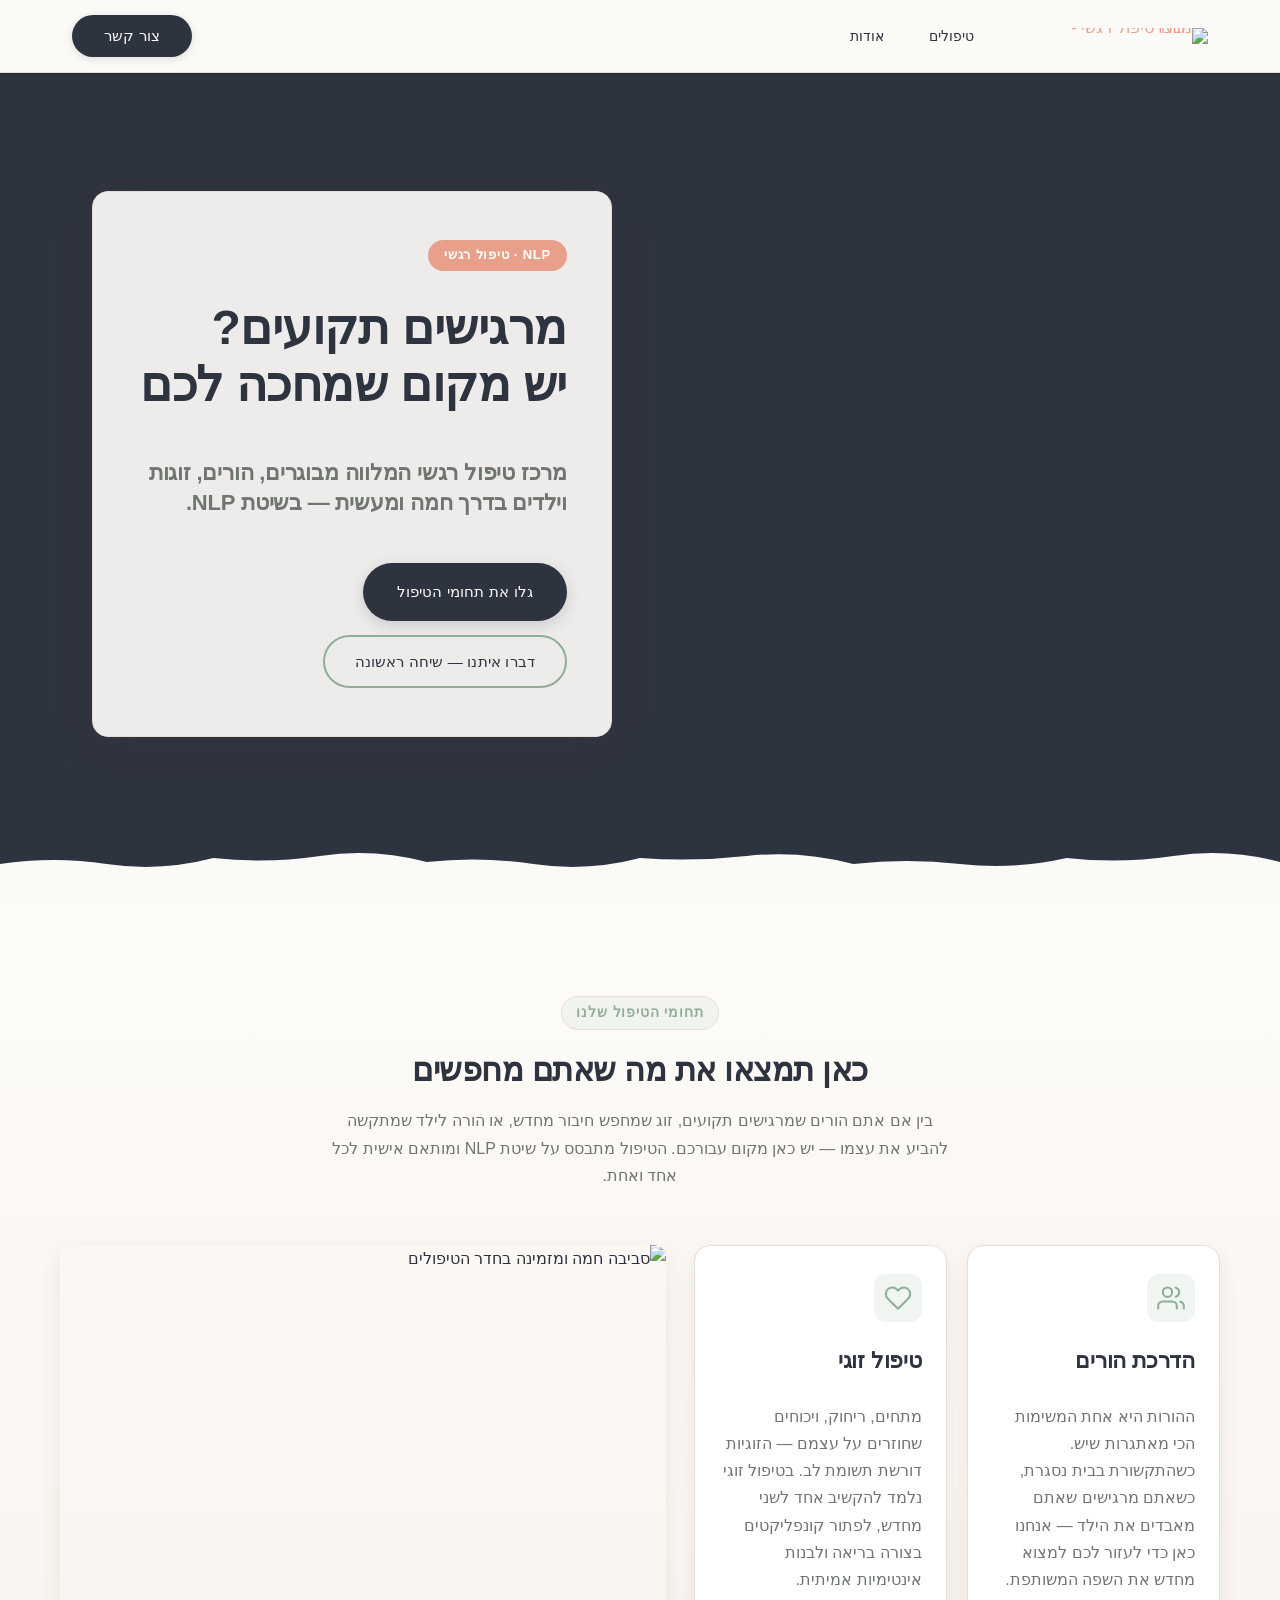
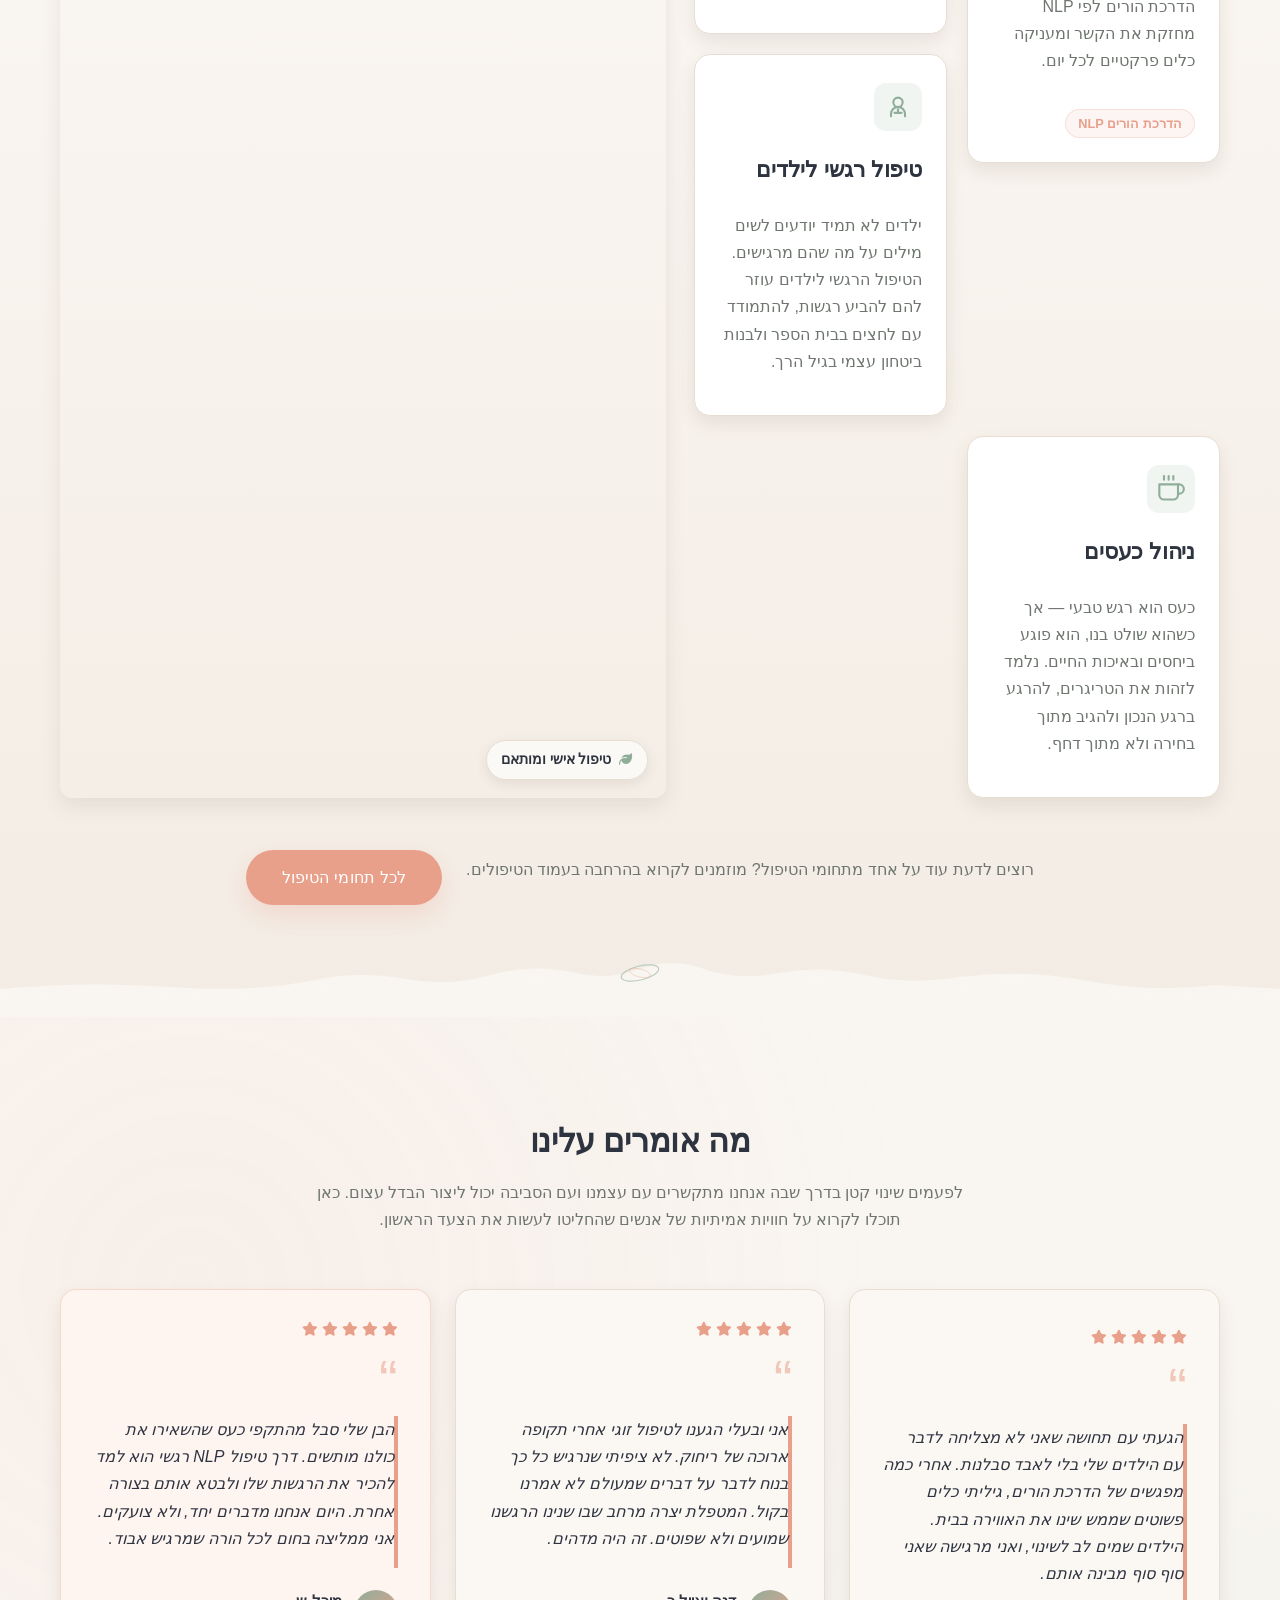
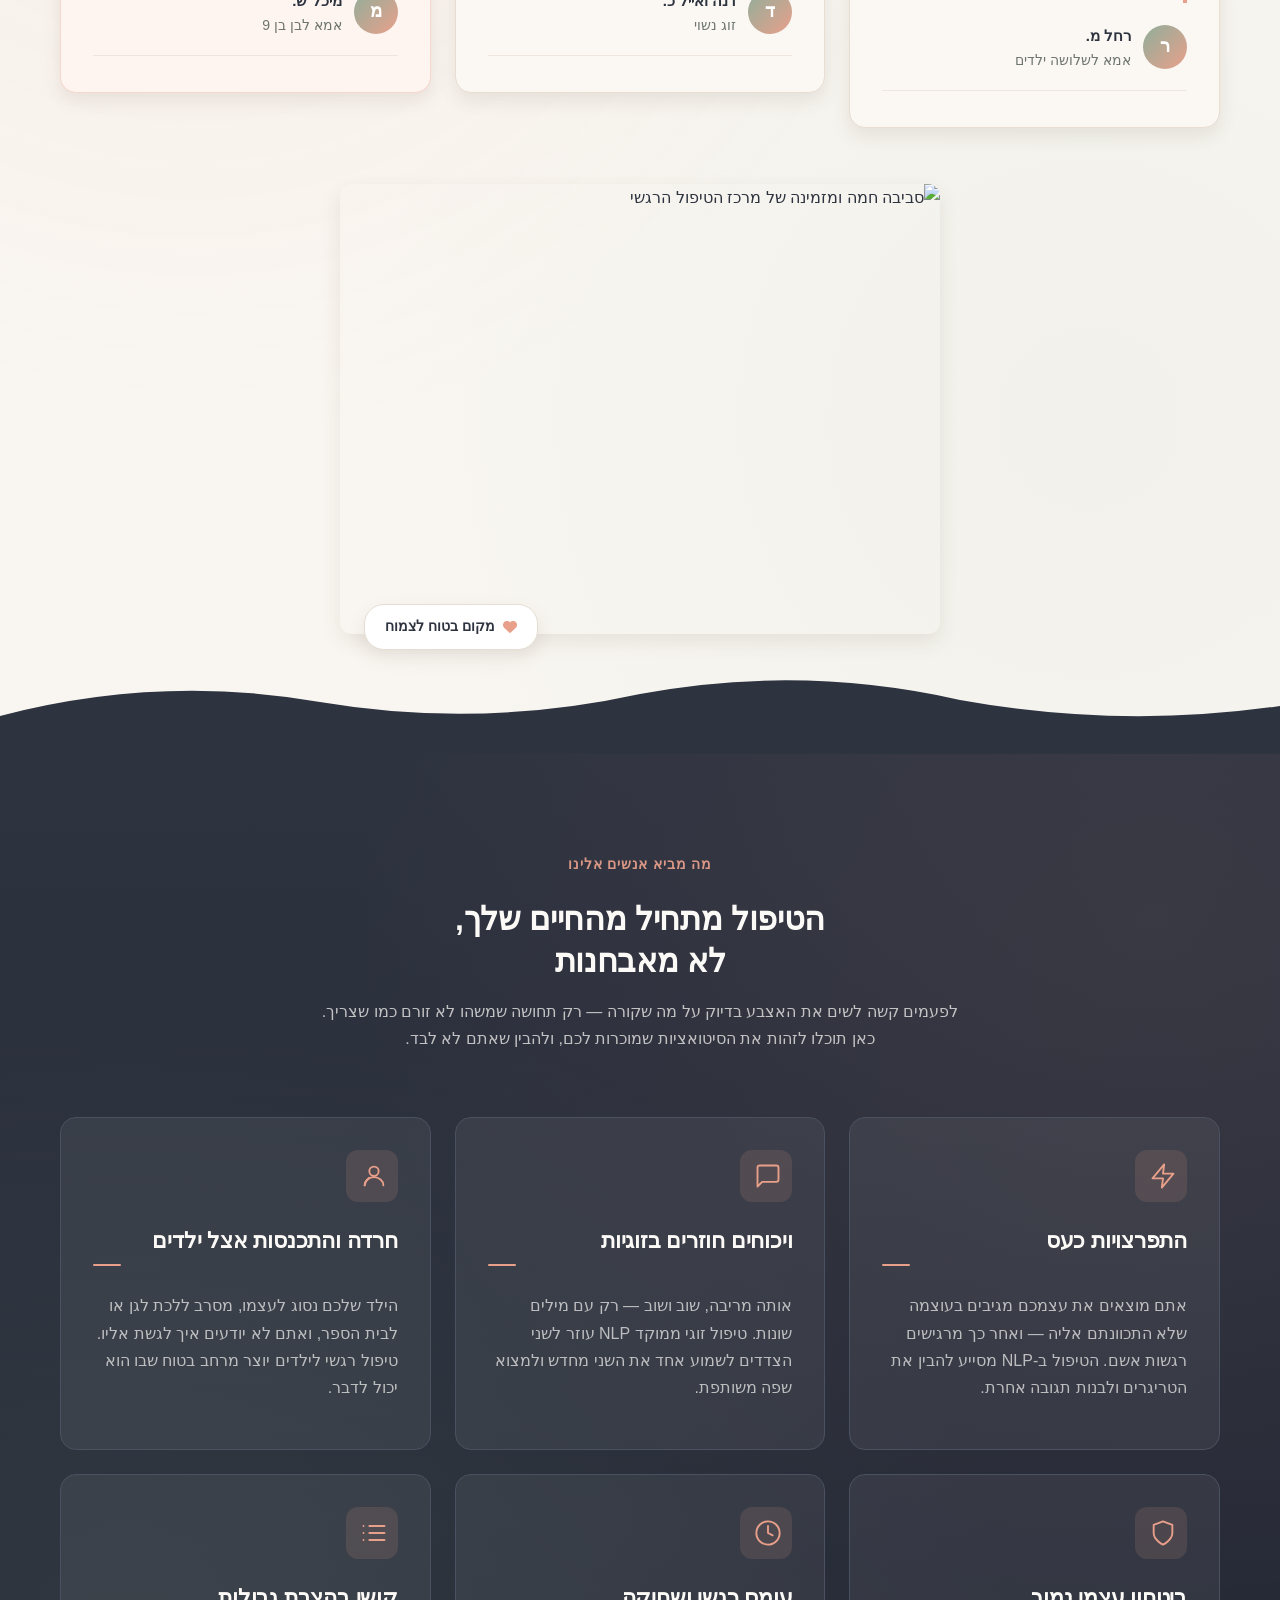
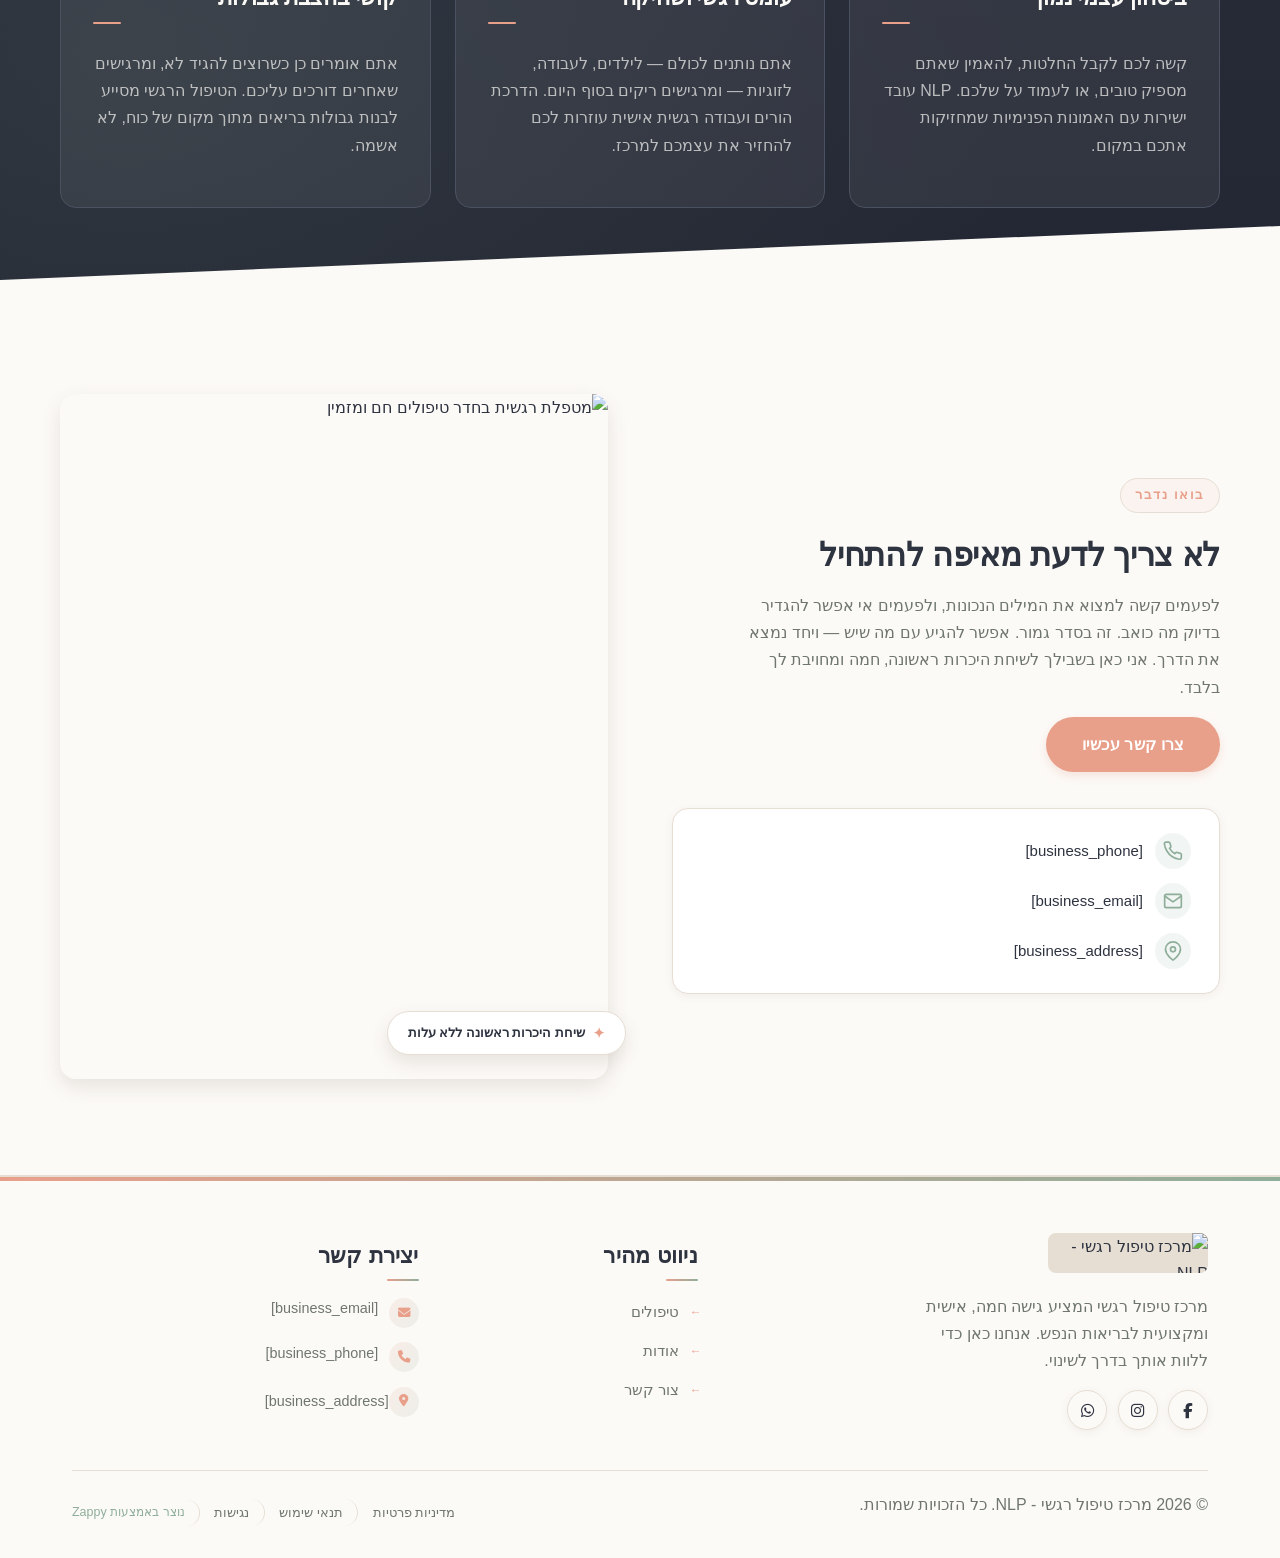
==== public/index.html @ 0bf0eb17 "Background sync: Progressive GitHub Sync" ====
<!doctype html><html dir="rtl" lang="he"><head><meta charset="UTF-8"><meta content="width=device-width,initial-scale=1" name="viewport"><meta content="index, follow" name="robots"><title>גלו שינוי אמיתי עם הדרכת הורים — מרכז טיפול רגשי - NLP</title><meta content="מרכז טיפול רגשי חם ותומך המתמחה ב-NLP. הדרכת הורים, טיפול זוגי, טיפול רגשי לילדים וניהול כעסים — במקום בטוח שבו השינוי מתחיל. קבעו פגישה היום." name="description"><meta content="הדרכת הורים, טיפול NLP רגשי, מטפלת רגשית, טיפול רגשי לילדים, בריאות הנפש" name="keywords"><link href="/assets/favicon.ico" rel="icon" type="image/x-icon"><link href="/assets/favicon-16x16.png" rel="icon" type="image/png" sizes="16x16"><link href="/assets/favicon-32x32.png" rel="icon" type="image/png" sizes="32x32"><link href="/assets/favicon-48x48.png" rel="icon" type="image/png" sizes="48x48"><link href="/assets/favicon-192x192.png" rel="icon" type="image/png" sizes="192x192"><link href="/assets/favicon-512x512.png" rel="icon" type="image/png" sizes="512x512"><link href="/assets/apple-touch-icon.png" rel="apple-touch-icon"><script>!function(){"use strict";var t="4244375e-86ba-476b-a418-af18abb4c16c",e="https://api.zappy5.com/api/analytics/track",a=18e5,n=2592e6,o=!0,i=!0,r=!0;var s=function(){var e="zappy_visitor_"+t,a=null;try{if(a=localStorage.getItem(e)){var o=JSON.parse(a),i=Date.now();if(i-o.created<n)return o.lastSeen=i,localStorage.setItem(e,JSON.stringify(o)),o.id}}catch(t){console.warn("Zappy Analytics: LocalStorage not available")}var r="zv_"+Date.now()+"_"+Math.random().toString(36).substr(2,9);try{localStorage.setItem(e,JSON.stringify({id:r,created:Date.now(),lastSeen:Date.now()}))}catch(t){}return r}(),c=function(){var e="zappy_session_"+t,n=null;try{if(n=sessionStorage.getItem(e)){var o=JSON.parse(n),i=Date.now();if(i-o.timestamp<a)return o.timestamp=i,sessionStorage.setItem(e,JSON.stringify(o)),o.id}}catch(t){console.warn("Zappy Analytics: SessionStorage not available")}var r="zs_"+Date.now()+"_"+Math.random().toString(36).substr(2,9);try{sessionStorage.setItem(e,JSON.stringify({id:r,timestamp:Date.now()}))}catch(t){}return r}();function l(a,n){n=n||{};var o={website_id:t,event_type:a,page_path:window.location.pathname,referrer:document.referrer||"direct",visitor_id:s,session_id:c,metadata:n};if(navigator.sendBeacon){var i=new Blob([JSON.stringify(o)],{type:"application/json"});navigator.sendBeacon(e,i)}else fetch(e,{method:"POST",headers:{"Content-Type":"application/json"},body:JSON.stringify(o),keepalive:!0}).catch(function(t){console.warn("Zappy Analytics: Failed to track event",t)})}o&&l("pageview",{title:document.title,url:window.location.href}),i&&document.addEventListener("click",function(t){var e=t.target;if("BUTTON"===e.tagName||e.closest("button")){var a="BUTTON"===e.tagName?e:e.closest("button");l("click",{element:"button",text:a.textContent.trim().substring(0,100),id:a.id||null,class:a.className||null})}else if("A"===e.tagName||e.closest("a")){var n="A"===e.tagName?e:e.closest("a");l("navigation",{element:"link",text:n.textContent.trim().substring(0,100),href:n.href,external:n.hostname!==window.location.hostname})}},!0),r&&document.addEventListener("submit",function(t){var e=t.target;l("form_submit",{form_id:e.id||null,form_name:e.name||null,form_action:e.action||null,form_method:e.method||"GET"})},!0);var m=Date.now();window.addEventListener("beforeunload",function(){l("page_unload",{time_on_page:Math.floor((Date.now()-m)/1e3),page_path:window.location.pathname})}),window.zappyAnalytics={track:l,getVisitorId:function(){return s},getSessionId:function(){return c}}}()</script><meta content="גלו שינוי אמיתי עם הדרכת הורים — מרכז טיפול רגשי - NLP" property="og:title"><meta content="מרכז טיפול רגשי חם ותומך המתמחה ב-NLP. הדרכת הורים, טיפול זוגי, טיפול רגשי לילדים וניהול כעסים — במקום בטוח שבו השינוי מתחיל. קבעו פגישה היום." property="og:description"><meta content="website" property="og:type"><meta content="he_IL" property="og:locale"><meta content="summary_large_image" name="twitter:card"><meta content="גלו שינוי אמיתי עם הדרכת הורים — מרכז טיפול רגשי - NLP" name="twitter:title"><meta content="מרכז טיפול רגשי חם ותומך המתמחה ב-NLP. הדרכת הורים, טיפול זוגי, טיפול רגשי לילדים וניהול כעסים — במקום בטוח שבו השינוי מתחיל. קבעו פגישה היום." name="twitter:description"><link href="https://cdnjs.cloudflare.com/ajax/libs/font-awesome/6.4.0/css/all.min.css" rel="stylesheet"><link href="/assets/favicon.ico" rel="icon" type="image/x-icon"><link href="/assets/favicon-16x16.png" rel="icon" type="image/png" sizes="16x16"><link href="/assets/favicon-32x32.png" rel="icon" type="image/png" sizes="32x32"><link href="/assets/favicon-48x48.png" rel="icon" type="image/png" sizes="48x48"><link href="/assets/favicon-192x192.png" rel="icon" type="image/png" sizes="192x192"><link href="/assets/favicon-512x512.png" rel="icon" type="image/png" sizes="512x512"><link href="/assets/apple-touch-icon.png" rel="apple-touch-icon"><link href="https://cdn.jsdelivr.net/npm/vanilla-cookieconsent@3/dist/cookieconsent.css" rel="stylesheet"><script src="https://cdn.jsdelivr.net/npm/vanilla-cookieconsent@3/dist/cookieconsent.umd.js"></script><script src="https://cdn.jsdelivr.net/gh/mickidum/acc_toolbar/acctoolbar/acctoolbar.min.js"></script><link href="/styles.css" rel="stylesheet"><style id="zappy-dropdown-submenu-styles">#navMenu li:has(.sub-menu),.nav-menu li:has(.sub-menu),.navbar li:has(.sub-menu),nav li:has(.sub-menu){position:relative}#navMenu .sub-menu,.nav-menu .sub-menu,.navbar .sub-menu,nav .sub-menu{display:block!important;position:absolute!important;top:100%;left:0;min-width:220px;background:#fff;border-radius:8px;box-shadow:0 8px 25px rgba(0,0,0,.15);padding:8px 0;opacity:0;visibility:hidden;transform:translateY(10px);transition:all .3s ease;z-index:1000;list-style:none;pointer-events:none}#navMenu li:hover>.sub-menu,.nav-menu li:hover>.sub-menu,.navbar li:hover>.sub-menu,nav li:hover>.sub-menu{opacity:1!important;visibility:visible!important;transform:translateY(0)!important;pointer-events:auto!important}.sub-menu li{list-style:none;margin:0;padding:0}.sub-menu a{display:block!important;padding:10px 16px!important;color:var(--text-dark,#333)!important;font-weight:500;text-decoration:none;white-space:nowrap;transition:background-color .2s}.sub-menu a:hover{background-color:#f5f5f5}[dir=rtl] .nav-menu .sub-menu,[dir=rtl] .navbar .sub-menu,[dir=rtl] nav .sub-menu,html[lang=ar] .nav-menu .sub-menu,html[lang=ar] .navbar .sub-menu,html[lang=ar] nav .sub-menu,html[lang=he] .nav-menu .sub-menu,html[lang=he] .navbar .sub-menu,html[lang=he] nav .sub-menu{left:auto!important;right:0!important}.sub-menu:empty,.sub-menu:not(:has(li)),.sub-menu:not(:has(li:not(.zappy-hidden-menu-item))){display:none!important;opacity:0!important;visibility:hidden!important;pointer-events:none!important}li:has(.menu-group-title):hover>.sub-menu{opacity:1!important;visibility:visible!important;transform:translateY(0)!important;pointer-events:auto!important}#navMenu>li>.menu-group-title,.nav-menu>li>.menu-group-title{display:inline-block;padding:.5rem 1rem;cursor:default;user-select:none}@media (max-width:768px){#navMenu .sub-menu,.nav-menu .sub-menu,.navbar .sub-menu,nav .sub-menu{position:static!important;transform:none!important;box-shadow:none!important;background:0 0!important;max-height:0;overflow:hidden;opacity:0;visibility:hidden;transition:max-height .3s ease,opacity .3s ease;padding:0!important;border-radius:0!important}.sub-menu.mobile-expanded{max-height:500px!important;opacity:1!important;visibility:visible!important;padding:8px 0 8px 16px!important}[dir=rtl] .sub-menu.mobile-expanded,html[lang=he] .sub-menu.mobile-expanded{padding:8px 16px 8px 0!important}#navMenu li:hover>.sub-menu,.nav-menu li:hover>.sub-menu,.navbar li:hover>.sub-menu,nav li:hover>.sub-menu{opacity:0;visibility:hidden;pointer-events:none}#navMenu li>.sub-menu.mobile-expanded,.nav-menu li>.sub-menu.mobile-expanded,.navbar li>.sub-menu.mobile-expanded,nav li>.sub-menu.mobile-expanded{opacity:1!important;visibility:visible!important;pointer-events:auto!important}#navMenu li:has(.sub-menu),.nav-menu li:has(.sub-menu),.navbar li:has(.sub-menu),nav li:has(.sub-menu){display:flex!important;flex-wrap:wrap!important;align-items:center!important;position:relative!important;min-height:44px!important}#navMenu li:has(.sub-menu)>a,.nav-menu li:has(.sub-menu)>a,.navbar li:has(.sub-menu)>a,nav li:has(.sub-menu)>a{flex:1!important;min-width:0!important}#navMenu li:has(.sub-menu)>.menu-group-title,.nav-menu li:has(.sub-menu)>.menu-group-title,.navbar li:has(.sub-menu)>.menu-group-title,nav li:has(.sub-menu)>.menu-group-title{flex:1!important;min-width:0!important;padding:0!important;line-height:inherit!important}#navMenu li:has(.sub-menu)>.sub-menu,.nav-menu li:has(.sub-menu)>.sub-menu,.navbar li:has(.sub-menu)>.sub-menu,nav li:has(.sub-menu)>.sub-menu{flex-basis:100%!important;width:100%!important}#navMenu li:has(.sub-menu)>a [class*=arrow],#navMenu li:has(.sub-menu)>a [class*=chevron],.nav-menu li:has(.sub-menu)>a .fa-angle-down,.nav-menu li:has(.sub-menu)>a .fa-chevron-down,.nav-menu li:has(.sub-menu)>a [class*=arrow],.nav-menu li:has(.sub-menu)>a [class*=chevron],nav li:has(.sub-menu)>a [class*=arrow],nav li:has(.sub-menu)>a [class*=chevron]{display:none!important;visibility:hidden!important}.mobile-submenu-toggle{display:flex!important;align-items:center!important;justify-content:center!important;width:44px!important;height:auto!important;background:0 0!important;border:none!important;cursor:pointer!important;color:var(--text-dark)!important;position:static!important;flex-shrink:0!important;align-self:stretch!important;z-index:2!important;padding:0!important;margin:0!important}.mobile-submenu-toggle::after{content:''!important;width:0!important;height:0!important;border-left:6px solid transparent!important;border-right:6px solid transparent!important;border-top:7px solid currentColor!important;transition:transform .3s ease!important}.mobile-submenu-toggle.expanded::after{transform:rotate(180deg)!important}.sub-menu a{padding:10px 0!important;display:block!important;color:var(--text-dark)!important}.navbar .sub-menu li a,.zappy-products-dropdown .sub-menu a,nav.navbar .sub-menu li a{color:var(--text-dark)!important}}@media (min-width:769px){.mobile-submenu-toggle{display:none!important}}</style><style id="mobile-lang-menu-deployed-css">@media (max-width:768px){.lang-switcher,.nav-container .lang-switcher,.nav-cta-container .lang-switcher,.nav-ecommerce-icons .lang-switcher,.nav-icons-left .lang-switcher,.navbar .lang-switcher,.navbar .nav-cta-container .lang-switcher{display:none!important}.mobile-lang-menu{width:100%;border-top:1px solid rgba(128,128,128,.2);padding:8px 0 0 0;margin-top:8px}.mobile-lang-toggle{display:flex!important;align-items:center;justify-content:space-between;width:100%;padding:12px 16px;background:0 0;border:none;cursor:pointer;font-size:15px;color:inherit;font-family:inherit}.mobile-lang-toggle::after{content:'';display:inline-block;width:8px;height:8px;border-right:2px solid currentColor;border-bottom:2px solid currentColor;transform:rotate(45deg);transition:transform .3s ease;margin-left:8px}.mobile-lang-toggle.expanded::after{transform:rotate(-135deg)}.mobile-lang-options{max-height:0;overflow:hidden;transition:max-height .3s ease}.mobile-lang-options.expanded{max-height:300px}.mobile-lang-option{display:flex!important;align-items:center;gap:10px;padding:10px 24px;text-decoration:none;color:inherit;font-size:14px;font-family:inherit}.mobile-lang-option:hover{background:rgba(128,128,128,.1)}.mobile-lang-option.active{font-weight:600;opacity:.7;pointer-events:none}.mobile-lang-option img{width:20px;height:20px;border-radius:50%}}@media (min-width:769px){.mobile-lang-menu{display:none!important}}</style><style id="zappy-widget-visibility">#mic-access-tool-box,#mic-access-tool-general-button,#mic-init-access-tool #mic-access-tool-box,#mic-init-access-tool #mic-access-tool-general-button,#mic-init-access-tool .mic-access-tool-general-button,._access-icon,._access-menu,.mic-access-tool-box,.mic-access-tool-general-button,div[id*=mic-access-tool-box]{display:none!important;visibility:hidden!important;opacity:0!important;pointer-events:none!important}</style></head><body><nav class="navbar" dir="rtl"><button aria-label="Menu" class="mobile-toggle" id="mobileToggle"><svg viewBox="0 0 24 24" fill="none" height="24" width="24" class="hamburger-icon"><path d="M3 12h18M3 6h18M3 18h18" stroke="currentColor" stroke-linecap="round" stroke-width="2"></path></svg><svg viewBox="0 0 24 24" fill="none" height="24" width="24" class="close-icon" style="display:none"><path d="M18 6L6 18M6 6l12 12" stroke="currentColor" stroke-linecap="round" stroke-width="2"></path></svg></button><button aria-label="Call" class="phone-header-btn" data-phone="[business_phone]"><svg viewBox="0 0 24 24" fill="currentColor" height="20" width="20"><path d="M22 16.92v3a2 2 0 0 1-2.18 2 19.79 19.79 0 0 1-8.63-3.07 19.5 19.5 0 0 1-6-6 19.79 19.79 0 0 1-3.07-8.67A2 2 0 0 1 4.11 2h3a2 2 0 0 1 2 1.72 12.84 12.84 0 0 0 .7 2.81 2 2 0 0 1-.45 2.11L8.09 9.91a16 16 0 0 0 6 6l1.27-1.27a2 2 0 0 1 2.11-.45 12.84 12.84 0 0 0 2.81.7A2 2 0 0 1 22 16.92z"></path></svg></button><div class="nav-container"><div class="nav-right-group"><div class="nav-brand"><a href="/" class="logo-link"><img alt="מרכז טיפול רגשי - NLP" src="/assets/business-logo.webp" class="logo"></a></div><ul class="nav-menu" id="navMenu"><li><a href="/treatments">טיפולים</a></li><li><a href="/about">אודות</a></li></ul></div><div class="nav-cta-container"><a href="/contact" class="nav-cta-btn">צור קשר</a></div></div></nav><script>window.addEventListener("load",function(){const e=document.querySelector(".navbar, nav, header");if(!e)return void console.log("[Navbar] Navbar element not found");let t=document.getElementById("mobileToggle")||document.querySelector(".mobile-toggle")||document.querySelector(".hamburger")||document.querySelector(".hamburger-menu")||document.querySelector(".menu-toggle")||document.querySelector(".burger-menu")||document.querySelector('[aria-label="Menu"]')||document.querySelector('[aria-label="תפריט"]');const o=document.querySelector(".phone-header-btn"),n=window.getComputedStyle(e);let r=n.backgroundColor;if(console.log("[Navbar] Initial navbar background:",r),"transparent"===r||"rgba(0, 0, 0, 0)"===r||r.startsWith("rgba")&&r.includes(", 0)")){const e=n.backgroundImage;if(e&&"none"!==e)console.log("[Navbar] Navbar has background image/gradient, using dark text"),r="rgb(240, 240, 240)";else{const e=window.getComputedStyle(document.body).backgroundColor;console.log("[Navbar] Navbar transparent, using body background:",e),r=e}}const i=r.match(/\d+/g);if(i&&i.length>=3){const e=(.299*parseInt(i[0])+.587*parseInt(i[1])+.114*parseInt(i[2]))/255;console.log("[Navbar] Mobile button colors preserved from Claude CSS (luminance:",e.toFixed(2)+")");const n=document.createElement("style");n.id="zappy-mobile-nav-fix";document.documentElement.lang;document.documentElement.dir,n.textContent='\n        /* Hide mobile buttons on desktop, show only on mobile */\n        @media (min-width: 769px) {\n          .mobile-toggle,\n          .phone-header-btn {\n            display: none !important;\n          }\n        }\n        \n        /* Show and position mobile buttons correctly on mobile */\n        @media (max-width: 768px) {\n          .mobile-toggle,\n          .phone-header-btn {\n            position: absolute !important;\n            top: 50% !important;\n            transform: translateY(-50%) !important;\n            z-index: 1001 !important;\n            display: flex !important;\n            align-items: center !important;\n            justify-content: center !important;\n            width: 36px !important;\n            height: 36px !important;\n            border-radius: 50% !important;\n            border: none !important;\n            cursor: pointer !important;\n            padding: 6px !important;\n            background: none !important;\n            color: var(--nav-text, var(--text-dark)) !important;\n          }\n          \n          /* LTR positioning (default): hamburger LEFT, phone RIGHT */\n          html:not([dir="rtl"]):not([lang="he"]):not([lang="ar"]) .mobile-toggle,\n          html[dir="ltr"] .mobile-toggle {\n            left: 12px !important;\n            right: auto !important;\n          }\n          html:not([dir="rtl"]):not([lang="he"]):not([lang="ar"]) .phone-header-btn,\n          html[dir="ltr"] .phone-header-btn {\n            right: 12px !important;\n            left: auto !important;\n          }\n          \n          /* RTL positioning: hamburger RIGHT, phone LEFT */\n          html[dir="rtl"] .mobile-toggle,\n          html[lang="he"] .mobile-toggle,\n          html[lang="ar"] .mobile-toggle {\n            right: 12px !important;\n            left: auto !important;\n          }\n          html[dir="rtl"] .phone-header-btn,\n          html[lang="he"] .phone-header-btn,\n          html[lang="ar"] .phone-header-btn {\n            left: 12px !important;\n            right: auto !important;\n          }\n          \n          /* CRITICAL: Ensure nav-container has min-height on mobile */\n          /* All children are positioned absolutely/fixed on mobile, so height:auto collapses to 0 */\n          .nav-container {\n            min-height: 70px !important;\n            position: relative !important;\n          }\n          \n          /* Ensure SVG icons are properly sized and inherit color */\n          .mobile-toggle svg,\n          .phone-header-btn svg {\n            width: 24px !important;\n            height: 24px !important;\n            /* Don\'t force display - let JavaScript control hamburger/close toggle */\n          }\n          \n          /* Reset nav-cta-container on mobile - remove desktop box-shadow/padding */\n          /* that creates a visible ghost box when CTA button is hidden */\n          .nav-cta-container {\n            box-shadow: none !important;\n            padding: 0 !important;\n          }\n          \n          /* Hide nav-cta-container entirely on mobile when there\'s no lang-switcher */\n          /* (only the CTA button is inside, and it\'s hidden on mobile) */\n          .nav-cta-container:not(:has(.lang-switcher)) {\n            display: none !important;\n          }\n          \n          /* CRITICAL: Prevent hero image fade gradient from bleeding over headline text */\n          /* The .image-fade-gradient has bottom: -30px (extends below parent) */\n          /* On mobile stacked layout, this overlaps the h1 text below the image */\n          .hero-image-column {\n            overflow: hidden !important;\n          }\n          .image-fade-gradient {\n            bottom: 0 !important;\n          }\n          \n          /* Hide desktop language switcher on mobile - hamburger menu handles it */\n          /* High specificity to override stored CSS */\n          .lang-switcher,\n          .nav-cta-container .lang-switcher,\n          .nav-container .lang-switcher,\n          .navbar .lang-switcher,\n          .navbar .nav-cta-container .lang-switcher {\n            display: none !important;\n          }\n        }\n      ';const r=document.getElementById("zappy-mobile-nav-fix");r&&r.remove(),document.head.appendChild(n),console.log("[Navbar] Critical CSS injected for mobile nav positioning");const l=window.innerWidth<=768;if(t){const e=t.querySelector(".hamburger-icon"),o=t.querySelector(".close-icon");e&&(e.style.setProperty("width","24px","important"),e.style.setProperty("height","24px","important"),e.style.setProperty("display","block","important")),o&&(o.style.setProperty("width","24px","important"),o.style.setProperty("height","24px","important"),o.style.setProperty("display","none","important")),l?(t.style.setProperty("position","absolute","important"),t.style.setProperty("top","50%","important"),t.style.setProperty("transform","translateY(-50%)","important"),t.style.setProperty("z-index","1001","important"),t.style.removeProperty("left"),t.style.removeProperty("right"),console.log("[Navbar] Mobile toggle positioning applied (mobile viewport)")):(t.style.removeProperty("position"),t.style.removeProperty("top"),t.style.removeProperty("transform"),t.style.removeProperty("z-index"),t.style.removeProperty("left"),t.style.removeProperty("right"),console.log("[Navbar] Desktop viewport - cleared mobile toggle inline positioning"))}if(o){const e=o.querySelector("svg");e&&(e.style.width="24px",e.style.height="24px",e.setAttribute("width","24"),e.setAttribute("height","24")),l?(o.style.setProperty("position","absolute","important"),o.style.setProperty("top","50%","important"),o.style.setProperty("transform","translateY(-50%)","important"),o.style.setProperty("z-index","1001","important"),o.style.removeProperty("left"),o.style.removeProperty("right"),console.log("[Navbar] Phone button positioning applied (mobile viewport)")):(o.style.removeProperty("position"),o.style.removeProperty("top"),o.style.removeProperty("transform"),o.style.removeProperty("z-index"),o.style.removeProperty("left"),o.style.removeProperty("right"),console.log("[Navbar] Desktop viewport - cleared phone button inline positioning"))}}else console.log("[Navbar] Could not parse background color:",r);t=document.getElementById("mobileToggle")||document.querySelector(".mobile-toggle")||document.querySelector(".hamburger")||document.querySelector(".hamburger-menu")||document.querySelector(".menu-toggle")||document.querySelector(".burger-menu")||document.querySelector('[aria-label="Menu"]')||document.querySelector('[aria-label="תפריט"]');const l=document.getElementById("navMenu")||document.querySelector(".nav-menu")||document.querySelector(".nav-links")||document.querySelector("nav ul:not(.submenu)");if(!t||!l)return void console.log("[Navbar] Mobile toggle or menu not found:",{toggle:!!t,menu:!!l});l.id||(l.id="navMenu"),console.log("[Navbar] Initializing mobile menu...");const a=t.cloneNode(!0);t.parentNode.replaceChild(a,t),a.addEventListener("click",function(e){e.preventDefault(),e.stopPropagation();const t=this.querySelector(".hamburger-icon"),o=this.querySelector(".close-icon");l.classList.contains("active")?(l.classList.remove("active"),t&&t.style.setProperty("display","block","important"),o&&o.style.setProperty("display","none","important"),document.body.style.overflow="",console.log("[Navbar] Menu closed")):(l.classList.add("active"),t&&t.style.setProperty("display","none","important"),o&&o.style.setProperty("display","block","important"),document.body.style.overflow="hidden",console.log("[Navbar] Menu opened"))}),l.querySelectorAll("a").forEach(function(e){e.addEventListener("click",function(){if("#"===this.getAttribute("href"))return;const e=a.querySelector(".hamburger-icon"),t=a.querySelector(".close-icon");l.classList.remove("active"),e&&e.style.setProperty("display","block","important"),t&&t.style.setProperty("display","none","important"),document.body.style.overflow="",console.log("[Navbar] Menu closed (link clicked)")})});var s=l.querySelectorAll(".dropdown-toggle");s.forEach(function(e){e.addEventListener("click",function(e){e.preventDefault(),e.stopPropagation();var t=this.closest(".nav-dropdown");t&&(t.parentNode.querySelectorAll(".nav-dropdown.open").forEach(function(e){e!==t&&e.classList.remove("open")}),t.classList.toggle("open"),console.log("[Navbar] Dropdown toggled:",t.classList.contains("open")?"open":"closed"))})}),document.addEventListener("click",function(e){e.target.closest(".nav-dropdown")||document.querySelectorAll(".nav-dropdown.open").forEach(function(e){e.classList.remove("open")})}),console.log("[Navbar] Dropdown handlers initialized for "+s.length+" dropdowns"),o&&o.addEventListener("click",function(){const e=document.querySelectorAll('a[href^="tel:"]'),t=e.length>0?e[0].getAttribute("href").replace("tel:",""):"[business_phone]";window.location.href="tel:"+t,console.log("[Navbar] Phone button clicked")}),console.log("[Navbar] Mobile menu initialized successfully");const p=function(){const e=document.querySelector(".whatsapp-float");e&&(window.innerWidth>=769?(e.style.setProperty("display","none","important"),e.style.setProperty("visibility","hidden","important"),e.style.setProperty("opacity","0","important"),e.style.setProperty("pointer-events","none","important"),console.log("[WhatsApp] Button hidden on desktop")):(e.style.removeProperty("display"),e.style.removeProperty("visibility"),e.style.removeProperty("opacity"),e.style.removeProperty("pointer-events"),console.log("[WhatsApp] Button visible on mobile")))};let c;p(),window.addEventListener("resize",function(){clearTimeout(c),c=setTimeout(p,100)})})</script><main><section class="index-hero-section" data-layout-spec="בית-hero" dir="rtl" data-hero-type="fullscreen-scrim"><div class="index-hero-bg"><img alt="סביבת טיפול רגשית חמה ומזמינה" src="/assets/site-index-hero-image-1.webp" data-context="A warm, naturally lit therapy room or calm human moment: a gentle counselor sitting across from a client in a cozy, sunlit room with soft furnishings, plants, and warm neutral tones. The atmosphere feels safe, private, and non-clinical — like a welcoming home office rather than a medical setting. Soft light streams through sheer curtains. The mood is peaceful, hopeful, and emotionally supportive. No text overlays." data-placeholder="index-hero-image-1" height="700" width="1200" data-hero-bg="true"></div><div class="index-hero-scrim" aria-hidden="true"></div><div class="index-hero-container"><div class="index-hero-card"><span class="index-hero-badge">NLP · טיפול רגשי</span><h1 class="index-hero-h1">מרגישים תקועים?<br>יש מקום שמחכה לכם</h1><h3 class="index-hero-subtitle">מרכז טיפול רגשי המלווה מבוגרים, הורים, זוגות וילדים בדרך חמה ומעשית — בשיטת NLP.</h3><div class="index-hero-ctas"><a href="#treatments" class="index-hero-btn-primary">גלו את תחומי הטיפול</a><a href="#contact" class="index-hero-btn-secondary">דברו איתנו — שיחה ראשונה</a></div></div></div><div class="index-hero-divider-wrapper"><svg viewBox="0 0 1440 80" xmlns="http://www.w3.org/2000/svg" aria-hidden="true" data-no-icon-edit="true" preserveAspectRatio="none"><path d="M0,80 L0,44 Q60,36 120,44 T240,38 Q300,44 360,36 T480,42 Q540,36 600,44 T720,38 Q780,42 840,36 T960,44 Q1020,38 1080,44 T1200,38 Q1260,44 1320,36 T1440,42 L1440,80 Z" fill="#FCFAF7"></path></svg></div></section><section class="index-services-section" data-layout-spec="בית-services" dir="rtl"><div class="index-services-container"><div class="index-services-intro"><span class="index-services-label">תחומי הטיפול שלנו</span><h2 class="index-services-heading">כאן תמצאו את מה שאתם מחפשים</h2><p class="index-services-subtext">בין אם אתם הורים שמרגישים תקועים, זוג שמחפש חיבור מחדש, או הורה לילד שמתקשה להביע את עצמו — יש כאן מקום עבורכם. הטיפול מתבסס על שיטת NLP ומותאם אישית לכל אחד ואחת.</p></div><div class="index-services-grid"><div class="index-services-image-tile"><img alt="סביבה חמה ומזמינה בחדר הטיפולים" src="/assets/site-index-services-image-1.webp" class="index-services-img" data-context="A warm, candid lifestyle photo for an emotional therapy NLP practice in Israel. A caring therapist sitting across from a parent and child in a softly lit, cozy therapy room with plants, warm lighting, and comfortable chairs. The mood is safe, nurturing and conversational — not clinical. Soft natural light, warm tones, genuine human connection visible." data-placeholder="index-services-image-1" height="720" width="480"><div class="index-services-img-badge"><span class="index-services-badge-icon"><i class="fa fa-leaf"></i></span><span>טיפול אישי ומותאם</span></div></div><div class="index-services-cards"><article class="index-services-card index-services-card--tall"><div class="index-services-card-icon"><svg viewBox="0 0 24 24" xmlns="http://www.w3.org/2000/svg" aria-hidden="true" data-element-type="icon" data-icon-type="svg" fill="none" height="28" stroke="currentColor" stroke-linecap="round" stroke-linejoin="round" stroke-width="1.8" width="28"><path d="M17 21v-2a4 4 0 0 0-4-4H5a4 4 0 0 0-4 4v2"></path><circle cx="9" cy="7" r="4"></circle><path d="M23 21v-2a4 4 0 0 0-3-3.87"></path><path d="M16 3.13a4 4 0 0 1 0 7.75"></path></svg></div><div class="index-services-card-content"><h3>הדרכת הורים</h3><p>ההורות היא אחת המשימות הכי מאתגרות שיש. כשהתקשורת בבית נסגרת, כשאתם מרגישים שאתם מאבדים את הילד — אנחנו כאן כדי לעזור לכם למצוא מחדש את השפה המשותפת. הדרכת הורים לפי NLP מחזקת את הקשר ומעניקה כלים פרקטיים לכל יום.</p><span class="index-services-card-tag">הדרכת הורים NLP</span></div></article><article class="index-services-card"><div class="index-services-card-icon"><svg viewBox="0 0 24 24" xmlns="http://www.w3.org/2000/svg" aria-hidden="true" data-element-type="icon" data-icon-type="svg" fill="none" height="28" stroke="currentColor" stroke-linecap="round" stroke-linejoin="round" stroke-width="1.8" width="28"><path d="M20.84 4.61a5.5 5.5 0 0 0-7.78 0L12 5.67l-1.06-1.06a5.5 5.5 0 0 0-7.78 7.78l1.06 1.06L12 21.23l7.78-7.78 1.06-1.06a5.5 5.5 0 0 0 0-7.78z"></path></svg></div><div class="index-services-card-content"><h3>טיפול זוגי</h3><p>מתחים, ריחוק, ויכוחים שחוזרים על עצמם — הזוגיות דורשת תשומת לב. בטיפול זוגי נלמד להקשיב אחד לשני מחדש, לפתור קונפליקטים בצורה בריאה ולבנות אינטימיות אמיתית.</p></div></article><article class="index-services-card"><div class="index-services-card-icon"><svg viewBox="0 0 24 24" xmlns="http://www.w3.org/2000/svg" aria-hidden="true" data-element-type="icon" data-icon-type="svg" fill="none" height="28" stroke="currentColor" stroke-linecap="round" stroke-linejoin="round" stroke-width="1.8" width="28"><circle cx="12" cy="8" r="4"></circle><path d="M6 20v-2a6 6 0 0 1 12 0v2"></path><path d="M12 14v2"></path><path d="M9 17h6"></path></svg></div><div class="index-services-card-content"><h3>טיפול רגשי לילדים</h3><p>ילדים לא תמיד יודעים לשים מילים על מה שהם מרגישים. הטיפול הרגשי לילדים עוזר להם להביע רגשות, להתמודד עם לחצים בבית הספר ולבנות ביטחון עצמי בגיל הרך.</p></div></article><article class="index-services-card"><div class="index-services-card-icon"><svg viewBox="0 0 24 24" xmlns="http://www.w3.org/2000/svg" aria-hidden="true" data-element-type="icon" data-icon-type="svg" fill="none" height="28" stroke="currentColor" stroke-linecap="round" stroke-linejoin="round" stroke-width="1.8" width="28"><path d="M18 8h1a4 4 0 0 1 0 8h-1"></path><path d="M2 8h16v9a4 4 0 0 1-4 4H6a4 4 0 0 1-4-4V8z"></path><line x1="6" x2="6" y1="1" y2="4"></line><line x1="10" x2="10" y1="1" y2="4"></line><line x1="14" x2="14" y1="1" y2="4"></line></svg></div><div class="index-services-card-content"><h3>ניהול כעסים</h3><p>כעס הוא רגש טבעי — אך כשהוא שולט בנו, הוא פוגע ביחסים ובאיכות החיים. נלמד לזהות את הטריגרים, להרגע ברגע הנכון ולהגיב מתוך בחירה ולא מתוך דחף.</p></div></article></div></div><div class="index-services-cta-row"><p class="index-services-cta-text">רוצים לדעת עוד על אחד מתחומי הטיפול? מוזמנים לקרוא בהרחבה בעמוד הטיפולים.</p><a href="/services" class="index-services-btn-primary">לכל תחומי הטיפול</a></div></div><div class="index-services-divider-wrapper"><svg viewBox="0 0 1200 80" xmlns="http://www.w3.org/2000/svg" aria-hidden="true" data-no-icon-edit="true" preserveAspectRatio="none"><defs><linearGradient id="svcDivGrad" x1="0" x2="1" y1="0" y2="0"><stop offset="0%" stop-color="#8FAE9A" stop-opacity="0.18"></stop><stop offset="50%" stop-color="#E9A08B" stop-opacity="0.10"></stop><stop offset="100%" stop-color="#8FAE9A" stop-opacity="0.18"></stop></linearGradient></defs><path d="M0,80 L0,52 Q80,44 160,50 Q240,56 300,42 Q340,34 380,42 Q420,50 460,38 Q500,26 540,36 Q570,44 600,32 Q630,20 660,32 Q690,44 730,36 Q770,28 810,38 Q850,48 900,40 Q960,32 1020,44 Q1080,56 1140,48 L1200,52 L1200,80 Z" fill="#F9F6F1"></path><path d="M0,80 L0,58 Q80,52 160,56 Q240,60 300,50 Q340,44 380,50 Q420,56 460,46 Q500,36 540,44 Q570,50 600,40 Q630,30 660,40 Q690,50 730,44 Q770,38 810,46 Q850,54 900,48 Q960,42 1020,52 Q1080,62 1140,56 L1200,58 L1200,80 Z" fill="#F9F6F1"></path><ellipse cx="600" cy="36" fill="none" rx="18" ry="7" stroke="#8FAE9A" stroke-opacity="0.55" stroke-width="1.2" transform="rotate(-15 600 36)"></ellipse><ellipse cx="600" cy="36" fill="none" rx="10" ry="4" stroke="#E9A08B" stroke-opacity="0.4" stroke-width="0.8" transform="rotate(15 600 36)"></ellipse></svg></div></section><section class="index-testimonials-section" data-layout-spec="בית-testimonials" dir="rtl"><div class="index-testimonials-container"><div class="index-testimonials-header"><h2 class="index-testimonials-title">מה אומרים עלינו</h2><p class="index-testimonials-intro">לפעמים שינוי קטן בדרך שבה אנחנו מתקשרים עם עצמנו ועם הסביבה יכול ליצור הבדל עצום. כאן תוכלו לקרוא על חוויות אמיתיות של אנשים שהחליטו לעשות את הצעד הראשון.</p></div><div class="index-testimonials-grid"><article class="index-testimonials-card index-testimonials-card--tall"><div class="index-testimonials-quote-mark">“</div><blockquote class="index-testimonials-quote"><p>הגעתי עם תחושה שאני לא מצליחה לדבר עם הילדים שלי בלי לאבד סבלנות. אחרי כמה מפגשים של הדרכת הורים, גיליתי כלים פשוטים שממש שינו את האווירה בבית. הילדים שמים לב לשינוי, ואני מרגישה שאני סוף סוף מבינה אותם.</p></blockquote><footer class="index-testimonials-author"><div class="index-testimonials-author-avatar"><span>ר</span></div><div class="index-testimonials-author-info"><strong>רחל מ.</strong><span>אמא לשלושה ילדים</span></div></footer><div class="index-testimonials-stars" aria-label="דירוג חמישה כוכבים"><i class="fas fa-star"></i><i class="fas fa-star"></i><i class="fas fa-star"></i><i class="fas fa-star"></i><i class="fas fa-star"></i></div></article><article class="index-testimonials-card"><div class="index-testimonials-quote-mark">“</div><blockquote class="index-testimonials-quote"><p>אני ובעלי הגענו לטיפול זוגי אחרי תקופה ארוכה של ריחוק. לא ציפיתי שנרגיש כל כך בנוח לדבר על דברים שמעולם לא אמרנו בקול. המטפלת יצרה מרחב שבו שנינו הרגשנו שמועים ולא שפוטים. זה היה מדהים.</p></blockquote><footer class="index-testimonials-author"><div class="index-testimonials-author-avatar"><span>ד</span></div><div class="index-testimonials-author-info"><strong>דנה ואייל כ.</strong><span>זוג נשוי</span></div></footer><div class="index-testimonials-stars" aria-label="דירוג חמישה כוכבים"><i class="fas fa-star"></i><i class="fas fa-star"></i><i class="fas fa-star"></i><i class="fas fa-star"></i><i class="fas fa-star"></i></div></article><article class="index-testimonials-card index-testimonials-card--accent"><div class="index-testimonials-quote-mark">“</div><blockquote class="index-testimonials-quote"><p>הבן שלי סבל מהתקפי כעס שהשאירו את כולנו מותשים. דרך טיפול NLP רגשי הוא למד להכיר את הרגשות שלו ולבטא אותם בצורה אחרת. היום אנחנו מדברים יחד, ולא צועקים. אני ממליצה בחום לכל הורה שמרגיש אבוד.</p></blockquote><footer class="index-testimonials-author"><div class="index-testimonials-author-avatar"><span>מ</span></div><div class="index-testimonials-author-info"><strong>מיכל ש.</strong><span>אמא לבן בן 9</span></div></footer><div class="index-testimonials-stars" aria-label="דירוג חמישה כוכבים"><i class="fas fa-star"></i><i class="fas fa-star"></i><i class="fas fa-star"></i><i class="fas fa-star"></i><i class="fas fa-star"></i></div></article></div><div class="index-testimonials-image-wrap"><img alt="סביבה חמה ומזמינה של מרכז הטיפול הרגשי" src="/assets/site-index-testimonials-image-1.webp" class="index-testimonials-img" data-context="Warm and intimate therapy session scene: a soft-lit room with a comfortable armchair, a small plant on a windowsill, warm natural light filtering through sheer curtains, a cup of herbal tea on a wooden side table, evoking safety, calm, and emotional healing — suitable for an NLP emotional therapy center in Israel" data-placeholder="index-testimonials-image-1" height="400" width="600"><div class="index-testimonials-image-badge"><i class="fas fa-heart"></i><span>מקום בטוח לצמוח</span></div></div></div><div class="index-testimonials-divider-wrapper"><svg viewBox="0 0 1440 90" xmlns="http://www.w3.org/2000/svg" aria-hidden="true" data-no-icon-edit="true" preserveAspectRatio="none"><path d="M0,90 L0,52 Q180,10 360,38 Q540,65 720,30 Q900,0 1080,36 Q1260,65 1440,42 L1440,90 Z" fill="var(--bg-dark)"></path></svg></div></section><section class="index-benefits-section" data-layout-spec="בית-benefits" dir="rtl"><div class="index-benefits-container"><div class="index-benefits-intro"><span class="index-benefits-eyebrow">מה מביא אנשים אלינו</span><h2 class="index-benefits-heading">הטיפול מתחיל מהחיים שלך,<br>לא מאבחנות</h2><p class="index-benefits-subtext">לפעמים קשה לשים את האצבע בדיוק על מה שקורה — רק תחושה שמשהו לא זורם כמו שצריך. כאן תוכלו לזהות את הסיטואציות שמוכרות לכם, ולהבין שאתם לא לבד.</p></div><div class="index-benefits-grid"><article class="index-benefits-tile"><div class="index-benefits-tile-icon"><svg viewBox="0 0 24 24" xmlns="http://www.w3.org/2000/svg" aria-hidden="true" data-element-type="icon" data-icon-type="svg" fill="none" height="32" stroke="currentColor" stroke-linecap="round" stroke-linejoin="round" stroke-width="1.6" width="32"><path d="M13 2L3 14h9l-1 8 10-12h-9l1-8z"></path></svg></div><div class="index-benefits-tile-body"><h3>התפרצויות כעס</h3><p>אתם מוצאים את עצמכם מגיבים בעוצמה שלא התכוונתם אליה — ואחר כך מרגישים רגשות אשם. הטיפול ב-NLP מסייע להבין את הטריגרים ולבנות תגובה אחרת.</p></div></article><article class="index-benefits-tile"><div class="index-benefits-tile-icon"><svg viewBox="0 0 24 24" xmlns="http://www.w3.org/2000/svg" aria-hidden="true" data-element-type="icon" data-icon-type="svg" fill="none" height="32" stroke="currentColor" stroke-linecap="round" stroke-linejoin="round" stroke-width="1.6" width="32"><path d="M21 15a2 2 0 0 1-2 2H7l-4 4V5a2 2 0 0 1 2-2h14a2 2 0 0 1 2 2z"></path></svg></div><div class="index-benefits-tile-body"><h3>ויכוחים חוזרים בזוגיות</h3><p>אותה מריבה, שוב ושוב — רק עם מילים שונות. טיפול זוגי ממוקד NLP עוזר לשני הצדדים לשמוע אחד את השני מחדש ולמצוא שפה משותפת.</p></div></article><article class="index-benefits-tile"><div class="index-benefits-tile-icon"><svg viewBox="0 0 24 24" xmlns="http://www.w3.org/2000/svg" aria-hidden="true" data-element-type="icon" data-icon-type="svg" fill="none" height="32" stroke="currentColor" stroke-linecap="round" stroke-linejoin="round" stroke-width="1.6" width="32"><circle cx="12" cy="8" r="4"></circle><path d="M4 20c0-4 3.6-7 8-7s8 3 8 7"></path><path d="M8 13.5C6 15 4.5 17 4 20"></path></svg></div><div class="index-benefits-tile-body"><h3>חרדה והתכנסות אצל ילדים</h3><p>הילד שלכם נסוג לעצמו, מסרב ללכת לגן או לבית הספר, ואתם לא יודעים איך לגשת אליו. טיפול רגשי לילדים יוצר מרחב בטוח שבו הוא יכול לדבר.</p></div></article><article class="index-benefits-tile"><div class="index-benefits-tile-icon"><svg viewBox="0 0 24 24" xmlns="http://www.w3.org/2000/svg" aria-hidden="true" data-element-type="icon" data-icon-type="svg" fill="none" height="32" stroke="currentColor" stroke-linecap="round" stroke-linejoin="round" stroke-width="1.6" width="32"><path d="M12 22s8-4 8-10V5l-8-3-8 3v7c0 6 8 10 8 10z"></path></svg></div><div class="index-benefits-tile-body"><h3>ביטחון עצמי נמוך</h3><p>קשה לכם לקבל החלטות, להאמין שאתם מספיק טובים, או לעמוד על שלכם. NLP עובד ישירות עם האמונות הפנימיות שמחזיקות אתכם במקום.</p></div></article><article class="index-benefits-tile"><div class="index-benefits-tile-icon"><svg viewBox="0 0 24 24" xmlns="http://www.w3.org/2000/svg" aria-hidden="true" data-element-type="icon" data-icon-type="svg" fill="none" height="32" stroke="currentColor" stroke-linecap="round" stroke-linejoin="round" stroke-width="1.6" width="32"><path d="M12 2C6.48 2 2 6.48 2 12s4.48 10 10 10 10-4.48 10-10S17.52 2 12 2z"></path><path d="M12 6v6l4 2"></path></svg></div><div class="index-benefits-tile-body"><h3>עומס רגשי ושחיקה</h3><p>אתם נותנים לכולם — לילדים, לעבודה, לזוגיות — ומרגישים ריקים בסוף היום. הדרכת הורים ועבודה רגשית אישית עוזרות לכם להחזיר את עצמכם למרכז.</p></div></article><article class="index-benefits-tile"><div class="index-benefits-tile-icon"><svg viewBox="0 0 24 24" xmlns="http://www.w3.org/2000/svg" aria-hidden="true" data-element-type="icon" data-icon-type="svg" fill="none" height="32" stroke="currentColor" stroke-linecap="round" stroke-linejoin="round" stroke-width="1.6" width="32"><line x1="8" x2="21" y1="6" y2="6"></line><line x1="8" x2="21" y1="12" y2="12"></line><line x1="8" x2="21" y1="18" y2="18"></line><line x1="3" x2="3.01" y1="6" y2="6"></line><line x1="3" x2="3.01" y1="12" y2="12"></line><line x1="3" x2="3.01" y1="18" y2="18"></line></svg></div><div class="index-benefits-tile-body"><h3>קושי בהצבת גבולות</h3><p>אתם אומרים כן כשרוצים להגיד לא, ומרגישים שאחרים דורכים עליכם. הטיפול הרגשי מסייע לבנות גבולות בריאים מתוך מקום של כוח, לא אשמה.</p></div></article></div></div><div class="index-benefits-divider-wrapper"><svg viewBox="0 0 1200 90" xmlns="http://www.w3.org/2000/svg" aria-hidden="true" data-no-icon-edit="true" preserveAspectRatio="none"><polygon fill="#8FAE9A" points="900,90 1200,45 1200,90" opacity="0.28"></polygon><polygon fill="#FCFAF7" points="0,90 0,72 1200,18 1200,90"></polygon></svg></div></section><section class="index-cta-section" data-layout-spec="בית-cta" dir="rtl"><div class="index-cta-container"><div class="index-cta-grid"><div class="index-cta-content"><span class="index-cta-label">בואו נדבר</span><h2 class="index-cta-heading">לא צריך לדעת מאיפה להתחיל</h2><p class="index-cta-desc">לפעמים קשה למצוא את המילים הנכונות, ולפעמים אי אפשר להגדיר בדיוק מה כואב. זה בסדר גמור. אפשר להגיע עם מה שיש — ויחד נמצא את הדרך. אני כאן בשבילך לשיחת היכרות ראשונה, חמה ומחויבת לך בלבד.</p><a href="/contact" class="index-cta-btn">צרו קשר עכשיו</a><div class="index-cta-details"><div class="index-cta-detail-item"><span class="index-cta-detail-icon" aria-hidden="true"><svg viewBox="0 0 24 24" xmlns="http://www.w3.org/2000/svg" data-element-type="icon" data-icon-type="svg" fill="none" height="20" stroke="currentColor" stroke-linecap="round" stroke-linejoin="round" stroke-width="2" width="20"><path d="M22 16.92v3a2 2 0 0 1-2.18 2 19.79 19.79 0 0 1-8.63-3.07A19.5 19.5 0 0 1 4.69 12a19.79 19.79 0 0 1-3.07-8.67A2 2 0 0 1 3.6 1.27h3a2 2 0 0 1 2 1.72c.127.96.361 1.903.7 2.81a2 2 0 0 1-.45 2.11L7.91 8.91a16 16 0 0 0 6.29 6.29l.91-.91a2 2 0 0 1 2.11-.45c.907.339 1.85.573 2.81.7A2 2 0 0 1 22 16.92z"></path></svg></span><a href="tel:[business_phone]" class="index-cta-detail-link">[business_phone]</a></div><div class="index-cta-detail-item"><span class="index-cta-detail-icon" aria-hidden="true"><svg viewBox="0 0 24 24" xmlns="http://www.w3.org/2000/svg" data-element-type="icon" data-icon-type="svg" fill="none" height="20" stroke="currentColor" stroke-linecap="round" stroke-linejoin="round" stroke-width="2" width="20"><path d="M4 4h16c1.1 0 2 .9 2 2v12c0 1.1-.9 2-2 2H4c-1.1 0-2-.9-2-2V6c0-1.1.9-2 2-2z"></path><polyline points="22,6 12,13 2,6"></polyline></svg></span><a href="mailto:[business_email]" class="index-cta-detail-link">[business_email]</a></div><div class="index-cta-detail-item"><span class="index-cta-detail-icon" aria-hidden="true"><svg viewBox="0 0 24 24" xmlns="http://www.w3.org/2000/svg" data-element-type="icon" data-icon-type="svg" fill="none" height="20" stroke="currentColor" stroke-linecap="round" stroke-linejoin="round" stroke-width="2" width="20"><path d="M21 10c0 7-9 13-9 13s-9-6-9-13a9 9 0 0 1 18 0z"></path><circle cx="12" cy="10" r="3"></circle></svg></span><span class="index-cta-detail-text">[business_address]</span></div></div></div><div class="index-cta-image-col"><figure class="index-cta-figure"><img alt="מטפלת רגשית בחדר טיפולים חם ומזמין" src="/assets/site-index-cta-image-1.webp" class="index-cta-img" data-context="A warm, softly lit portrait of a female emotional therapist in a calm, inviting therapy room. She is seated comfortably, smiling gently, conveying warmth, safety, and approachability. Natural light, plants, soft neutral tones — feels like a private practice journal, not a clinical setting. NLP emotional therapy context." data-placeholder="index-cta-image-1" height="620" width="560"><div class="index-cta-img-badge"><span class="index-cta-badge-icon">✦</span><span>שיחת היכרות ראשונה ללא עלות</span></div></figure></div></div></div></section></main><footer class="site-footer"><div class="footer-inner"><div class="footer-top"><div class="footer-col footer-brand"><img alt="מרכז טיפול רגשי - NLP" src="/assets/business-logo.webp" class="logo"><p class="brand-desc">מרכז טיפול רגשי המציע גישה חמה, אישית ומקצועית לבריאות הנפש. אנחנו כאן כדי ללוות אותך בדרך לשינוי.</p><div class="footer-social"><a href="[facebook_handle]" aria-label="Facebook"><i class="fab fa-facebook-f"></i></a><a href="[instagram_handle]" aria-label="Instagram"><i class="fab fa-instagram"></i></a><a href="[whatsapp_handle]" aria-label="WhatsApp"><i class="fab fa-whatsapp"></i></a></div></div><div class="footer-col"><h3 class="footer-heading">ניווט מהיר</h3><ul class="footer-links"><li><a href="/treatments">טיפולים</a></li><li><a href="/about">אודות</a></li><li><a href="/contact">צור קשר</a></li></ul></div><div class="footer-col"><h3 class="footer-heading">יצירת קשר</h3><ul class="footer-contact"><li><span class="contact-icon"><i class="fas fa-envelope"></i></span><a href="mailto:[business_email]">[business_email]</a></li><li><span class="contact-icon"><i class="fas fa-phone"></i></span><a href="tel:[business_phone]">[business_phone]</a></li><li><a href="/"><span class="contact-icon"><i class="fas fa-map-marker-alt"></i></span><span>[business_address]</span></a></li></ul></div></div><div class="footer-divider"></div><div class="footer-bottom"><p class="footer-copy">© 2026 מרכז טיפול רגשי - NLP. כל הזכויות שמורות.</p><div class="footer-legal"><a href="/privacy">מדיניות פרטיות</a><a href="/terms">תנאי שימוש</a><a href="/accessibility">נגישות</a><a href="https://zappy5.com" class="zappy-attribution" target="_blank">נוצר באמצעות Zappy</a></div></div></div></footer><a href="https://wa.me/[whatsapp_handle]" class="whatsapp-float" aria-label="WhatsApp"><i class="fab fa-whatsapp"></i></a><div data-integration="accessibility:toolbar"></div><script src="/script.js"></script><script id="zappy-mobile-submenu-script">!function(){function e(){if(window.innerWidth>768)return document.querySelectorAll(".mobile-submenu-toggle").forEach(function(e){e.remove()}),void document.querySelectorAll(".sub-menu.mobile-expanded").forEach(function(e){e.classList.remove("mobile-expanded")});document.querySelectorAll(".nav-menu li:has(.sub-menu), nav li:has(.sub-menu), .navbar li:has(.sub-menu), #navMenu li:has(.sub-menu)").forEach(function(e){if(!e.querySelector(".mobile-submenu-toggle")){var t=e.querySelector(".sub-menu"),n=e.querySelector(":scope > a");if(t&&n){var o=document.createElement("button");o.className="mobile-submenu-toggle",o.setAttribute("aria-label","Toggle submenu"),o.setAttribute("type","button"),n.insertAdjacentElement("afterend",o),o.addEventListener("click",function(e){e.preventDefault(),e.stopPropagation(),document.querySelectorAll(".sub-menu.mobile-expanded").forEach(function(e){if(e!==t){e.classList.remove("mobile-expanded");var n=e.parentElement.querySelector(".mobile-submenu-toggle");n&&n.classList.remove("expanded")}}),t.classList.toggle("mobile-expanded"),o.classList.toggle("expanded")})}}})}var t;"loading"===document.readyState?document.addEventListener("DOMContentLoaded",e):e(),window.addEventListener("resize",function(){clearTimeout(t),t=setTimeout(e,250)});var n=new MutationObserver(function(t){t.forEach(function(t){if("attributes"===t.type){var n=t.target;n.classList&&(n.classList.contains("active")||n.classList.contains("open"))&&setTimeout(e,100)}})});setTimeout(function(){document.querySelectorAll(".mobile-menu, .nav-menu, #navMenu, nav").forEach(function(e){n.observe(e,{attributes:!0,attributeFilter:["class","style"]})})},500)}()</script><script id="zappy-mobile-lang-menu-script">!function(){function e(){if(window.innerWidth>768){var e=document.querySelector(".mobile-lang-menu");e&&e.remove()}else if(!document.querySelector(".mobile-lang-menu")){var n=document.querySelector(".lang-switcher");if(n){var a=n.querySelector(".lang-switcher-dropdown");if(a){var i=a.querySelectorAll(".lang-option");if(0!==i.length){var t=document.getElementById("navMenu")||document.querySelector(".nav-menu")||document.querySelector("nav ul");if(t){var l=document.documentElement.lang||"en",s=document.createElement("div");s.className="mobile-lang-menu";var c={he:{name:"עברית",flag:"https://api.iconify.design/circle-flags/il.svg"},en:{name:"English",flag:"https://api.iconify.design/circle-flags/us.svg"},ar:{name:"العربية",flag:"https://api.iconify.design/circle-flags/sa.svg"},fr:{name:"Français",flag:"https://api.iconify.design/circle-flags/fr.svg"},es:{name:"Español",flag:"https://api.iconify.design/circle-flags/es.svg"},de:{name:"Deutsch",flag:"https://api.iconify.design/circle-flags/de.svg"},ru:{name:"Русский",flag:"https://api.iconify.design/circle-flags/ru.svg"},zh:{name:"中文",flag:"https://api.iconify.design/circle-flags/cn.svg"},ja:{name:"日本語",flag:"https://api.iconify.design/circle-flags/jp.svg"},pt:{name:"Português",flag:"https://api.iconify.design/circle-flags/br.svg"},it:{name:"Italiano",flag:"https://api.iconify.design/circle-flags/it.svg"},ko:{name:"한국어",flag:"https://api.iconify.design/circle-flags/kr.svg"}}[l]||{name:l,flag:""},r=document.createElement("button");r.className="mobile-lang-toggle",r.type="button";var g=c.flag?'<img src="'+c.flag+'" width="20" height="20" alt="" style="border-radius:50%;margin-right:8px;margin-left:8px;">':"";r.innerHTML=g+c.name,s.appendChild(r);var o=document.createElement("div");o.className="mobile-lang-options";var d=document.createElement("a");d.className="mobile-lang-option active",d.href="#",d.innerHTML=g+c.name,o.appendChild(d),i.forEach(function(e){var n=document.createElement("a");n.className="mobile-lang-option",n.href=e.getAttribute("href"),n.innerHTML=e.innerHTML,o.appendChild(n)}),s.appendChild(o),t.appendChild(s),r.addEventListener("click",function(e){e.preventDefault(),e.stopPropagation(),r.classList.toggle("expanded"),o.classList.toggle("expanded")})}}}}}}"loading"===document.readyState?document.addEventListener("DOMContentLoaded",e):e(),window.addEventListener("resize",function(){clearTimeout(window._mlrt),window._mlrt=setTimeout(e,250)})}()</script></body></html>
---- styles.css ----
/* Self-hosted fonts (Inter + Rubik for multi-language support) */

/* Inter font (English / LTR languages) */
@font-face {
  font-family: 'Inter';
  font-style: normal;
  font-weight: 400;
  font-display: swap;
  src: url('assets/fonts/Inter-Regular.woff2') format('woff2');
}

@font-face {
  font-family: 'Inter';
  font-style: normal;
  font-weight: 500;
  font-display: swap;
  src: url('assets/fonts/Inter-Medium.woff2') format('woff2');
}

@font-face {
  font-family: 'Inter';
  font-style: normal;
  font-weight: 600;
  font-display: swap;
  src: url('assets/fonts/Inter-SemiBold.woff2') format('woff2');
}

@font-face {
  font-family: 'Inter';
  font-style: normal;
  font-weight: 700;
  font-display: swap;
  src: url('assets/fonts/Inter-Bold.woff2') format('woff2');
}

/* Rubik font (Hebrew / RTL languages) */
@font-face {
  font-family: 'Rubik';
  font-style: normal;
  font-weight: 400;
  font-display: swap;
  src: url('assets/fonts/Rubik-Regular.woff2') format('woff2');
}

@font-face {
  font-family: 'Rubik';
  font-style: normal;
  font-weight: 500;
  font-display: swap;
  src: url('assets/fonts/Rubik-Medium.woff2') format('woff2');
}

@font-face {
  font-family: 'Rubik';
  font-style: normal;
  font-weight: 600;
  font-display: swap;
  src: url('assets/fonts/Rubik-SemiBold.woff2') format('woff2');
}

@font-face {
  font-family: 'Rubik';
  font-style: normal;
  font-weight: 700;
  font-display: swap;
  src: url('assets/fonts/Rubik-Bold.woff2') format('woff2');
}


/* Self-hosted fonts (Inter + Rubik for multi-language support) */

/* Inter font (English / LTR languages) */
@font-face {
  font-family: 'Inter';
  font-style: normal;
  font-weight: 400;
  font-display: swap;
  src: url('assets/fonts/Inter-Regular.woff2') format('woff2');
}

@font-face {
  font-family: 'Inter';
  font-style: normal;
  font-weight: 500;
  font-display: swap;
  src: url('assets/fonts/Inter-Medium.woff2') format('woff2');
}

@font-face {
  font-family: 'Inter';
  font-style: normal;
  font-weight: 600;
  font-display: swap;
  src: url('assets/fonts/Inter-SemiBold.woff2') format('woff2');
}

@font-face {
  font-family: 'Inter';
  font-style: normal;
  font-weight: 700;
  font-display: swap;
  src: url('assets/fonts/Inter-Bold.woff2') format('woff2');
}

/* Rubik font (Hebrew / RTL languages) */
@font-face {
  font-family: 'Rubik';
  font-style: normal;
  font-weight: 400;
  font-display: swap;
  src: url('assets/fonts/Rubik-Regular.woff2') format('woff2');
}

@font-face {
  font-family: 'Rubik';
  font-style: normal;
  font-weight: 500;
  font-display: swap;
  src: url('assets/fonts/Rubik-Medium.woff2') format('woff2');
}

@font-face {
  font-family: 'Rubik';
  font-style: normal;
  font-weight: 600;
  font-display: swap;
  src: url('assets/fonts/Rubik-SemiBold.woff2') format('woff2');
}

@font-face {
  font-family: 'Rubik';
  font-style: normal;
  font-weight: 700;
  font-display: swap;
  src: url('assets/fonts/Rubik-Bold.woff2') format('woff2');
}
:root {
  --primary: #2E3340;
  --secondary: #8FAE9A;
  --accent: #E9A08B;
  --bg-light: #FCFAF7;
  --bg-dark: #2E3340;
  --text-dark: #2E3340;
  --text-light: #FCFAF7;
  --text-muted: #6F766F;
  --border-light: #E7DED3;
  --border-dark: #4A5160;
  --nav-bg: #FCFAF7;
  --nav-text: #2E3340;
  --nav-text-hover: #E9A08B;

  --radius-sm: 6px;
  --radius-card: 16px;
  --radius-btn: 50px;
  --radius-img: 12px;
  --radius-badge: 20px;
  --radius-input: 10px;
  --shadow-subtle: 0 2px 8px rgba(86,66,49,0.07);
  --shadow-card: 0 8px 18px rgba(86,66,49,0.10);
  --shadow-elevated: 0 12px 28px rgba(86,66,49,0.12);
  --shadow-btn-hover: 0 10px 24px rgba(233,160,139,0.28);
  --spacing-section: 96px;
  --spacing-section-mobile: 56px;
  --spacing-card-padding: 32px;
  --spacing-card-gap: 24px;
  --spacing-element-gap: 16px;
  --transition-default: all 0.22s ease;
  --transition-hover: transform 0.22s ease, box-shadow 0.22s ease, opacity 0.22s ease;

  --gradient-primary: linear-gradient(135deg, #F29A74 0%, #E67F5B 100%);
  --gradient-secondary: linear-gradient(135deg, #A7BD97 0%, #8FAA7F 100%);
  --gradient-gold-shine: linear-gradient(135deg, #D7B489 0%, #C79A63 50%, #B88952 100%);
  --gradient-gold-accent: linear-gradient(180deg, #E0C5A3 0%, #C79A63 100%);
  --gradient-dark-section: linear-gradient(180deg, #8A8077 0%, #6E655E 100%);
  --gradient-light-section: linear-gradient(180deg, #FDFBF8 0%, #F3ECE4 100%);
  --gradient-overlay-dark: linear-gradient(180deg, rgba(110,101,94,0.10) 0%, rgba(110,101,94,0.22) 100%);
  --gradient-overlay-light: linear-gradient(180deg, rgba(255,255,255,0.78) 0%, rgba(255,255,255,0.58) 100%);
}

*,
*::before,
*::after {
  box-sizing: border-box;
  margin: 0;
  padding: 0;
}

html {
  font-size: 16px !important;
  scroll-behavior: smooth;
  direction: rtl;
  -webkit-text-size-adjust: 100%;
  -moz-text-size-adjust: 100%;
  text-size-adjust: 100%;
}

body {
  font-size: 16px !important;
  line-height: 1.7 !important;
  font-family: 'Rubik', sans-serif;
  color: var(--text-dark);
  background-color: var(--bg-light);
  direction: rtl;
  text-align: right;
  -webkit-font-smoothing: antialiased;
  -moz-osx-font-smoothing: grayscale;
}

h1,
h2,
h3,
h4,
h5,
h6 {
  font-family: 'Rubik', sans-serif;
  color: var(--text-dark);
  font-weight: 600;
  letter-spacing: -0.01em;
}

h1 {
  font-size: 48px !important;
  font-weight: 700 !important;
  line-height: 1.2 !important;
  margin-bottom: 1rem !important;
  margin-top: 0.5rem !important;
}

h2 {
  font-size: 32px !important;
  font-weight: 600 !important;
  line-height: 1.3 !important;
  margin-bottom: 1rem !important;
  margin-top: 0.5rem !important;
}

h3 {
  font-size: 22px !important;
  font-weight: 600 !important;
  line-height: 1.4 !important;
  margin-bottom: 1rem !important;
  margin-top: 0.5rem !important;
}

h4 {
  font-size: 18px;
  font-weight: 600;
  line-height: 1.4;
  margin-bottom: 0.75rem;
  margin-top: 0.5rem;
}

h5 {
  font-size: 16px;
  font-weight: 600;
  line-height: 1.5;
  margin-bottom: 0.75rem;
  margin-top: 0.5rem;
}

h6 {
  font-size: 14px;
  font-weight: 600;
  line-height: 1.5;
  margin-bottom: 0.75rem;
  margin-top: 0.5rem;
}

p {
  font-size: 16px !important;
  font-weight: 400 !important;
  line-height: 1.7 !important;
  margin-bottom: 1rem !important;
  font-family: 'Rubik', sans-serif;
  color: var(--text-dark);
}

small,
.small-text {
  font-size: 14px !important;
  font-weight: 400 !important;
  line-height: 1.6 !important;
  font-family: 'Rubik', sans-serif;
}

span,
div,
li,
td,
th,
label,
input,
textarea,
select,
button {
  font-family: 'Rubik', sans-serif;
}

a {
  color: var(--accent, var(--primary));
  text-decoration: none;
  transition: var(--transition-default);
}

a:hover {
  color: var(--primary);
  opacity: 0.85;
}

.site-footer a {
  color: inherit;
}

.site-footer a:hover {
  opacity: 0.8;
}

ul,
ol {
  list-style: none;
  padding: 0;
  margin: 0;
}

img,
picture,
video,
canvas,
svg {
  display: block;
  max-width: 100%;
  height: auto;
}

input,
button,
textarea,
select {
  font: inherit;
  outline: none;
  border: none;
  background: none;
}

button {
  cursor: pointer;
}

table {
  border-collapse: collapse;
  border-spacing: 0;
}

hr {
  border: none;
  border-top: 1px solid var(--border-light);
  margin: 1.5rem 0;
}

blockquote {
  border-right: 4px solid var(--accent);
  border-left: none;
  padding-right: 1.25rem;
  padding-left: 0;
  margin: 1.5rem 0;
  color: var(--text-muted);
  font-style: italic;
}

address {
  font-style: normal;
}

@media (max-width: 1024px) {
  h1 {
    font-size: 36px !important;
  }

  h2 {
    font-size: 28px !important;
  }

  h3 {
    font-size: 20px !important;
  }

  p {
    font-size: 15px !important;
  }
}

@media (max-width: 768px) {
  h1 {
    font-size: 28px !important;
    margin-bottom: 1rem !important;
    margin-top: 0.5rem !important;
  }

  h2 {
    font-size: 22px !important;
    margin-bottom: 1rem !important;
    margin-top: 0.5rem !important;
  }

  h3 {
    font-size: 18px !important;
    margin-bottom: 1rem !important;
    margin-top: 0.5rem !important;
  }

  p {
    font-size: 14px !important;
  }
}

.container {
  max-width: 1160px;
  margin: 0 auto;
  padding: 0 20px;
  width: 100%;
}

.section-padding {
  padding-top: var(--spacing-section);
  padding-bottom: var(--spacing-section);
}

@media (max-width: 768px) {
  .section-padding {
    padding-top: var(--spacing-section-mobile);
    padding-bottom: var(--spacing-section-mobile);
  }
}

.btn {
  display: inline-flex;
  align-items: center;
  justify-content: center;
  gap: 8px;
  border-radius: var(--radius-btn);
  padding: 14px 32px;
  font-weight: 500;
  font-size: 16px;
  font-family: 'Rubik', sans-serif;
  text-transform: none;
  text-decoration: none;
  cursor: pointer;
  border: 2px solid transparent;
  transition: var(--transition-hover);
  line-height: 1;
  white-space: nowrap;
}

.btn:hover {
  box-shadow: var(--shadow-btn-hover);
  transform: translateY(-2px);
}

.btn:active {
  transform: translateY(0);
}

.btn-primary {
  background: var(--accent);
  color: var(--text-light);
  border-color: var(--accent);
}

.btn-primary:hover {
  background: #e08a73;
  border-color: #e08a73;
  color: var(--text-light);
  opacity: 1;
}

.btn-secondary {
  background: var(--secondary);
  color: var(--text-light);
  border-color: var(--secondary);
}

.btn-secondary:hover {
  background: #7d9e88;
  border-color: #7d9e88;
  color: var(--text-light);
  opacity: 1;
}

.btn-outline {
  background: transparent;
  color: var(--primary);
  border-color: var(--border-light);
}

.btn-outline:hover {
  background: var(--bg-light);
  border-color: var(--accent);
  color: var(--accent);
  opacity: 1;
}

.btn-dark {
  background: var(--primary);
  color: var(--text-light);
  border-color: var(--primary);
}

.btn-dark:hover {
  background: var(--border-dark);
  border-color: var(--border-dark);
  color: var(--text-light);
  opacity: 1;
}

.btn-sm {
  padding: 10px 22px;
  font-size: 14px;
}

.btn-lg {
  padding: 18px 42px;
  font-size: 18px;
}

.card {
  background: #fff;
  border-radius: var(--radius-card);
  box-shadow: var(--shadow-card);
  padding: var(--spacing-card-padding);
  transition: var(--transition-hover);
}

.card:hover {
  box-shadow: var(--shadow-elevated);
  transform: translateY(-3px);
}

.badge {
  display: inline-flex;
  align-items: center;
  justify-content: center;
  border-radius: var(--radius-badge);
  padding: 4px 14px;
  font-size: 13px;
  font-weight: 500;
  line-height: 1.4;
}

.badge-primary {
  background: var(--primary);
  color: var(--text-light);
}

.badge-accent {
  background: var(--accent);
  color: var(--text-light);
}

.badge-secondary {
  background: var(--secondary);
  color: var(--text-light);
}

.badge-light {
  background: var(--bg-light);
  color: var(--text-dark);
  border: 1px solid var(--border-light);
}

.input,
input[type="text"],
input[type="email"],
input[type="tel"],
input[type="number"],
input[type="password"],
input[type="search"],
textarea,
select {
  width: 100%;
  border-radius: var(--radius-input);
  border: 1px solid var(--border-light);
  padding: 12px 16px;
  font-size: 15px;
  font-family: 'Rubik', sans-serif;
  color: var(--text-dark);
  background: #fff;
  transition: var(--transition-default);
  direction: rtl;
  text-align: right;
}

.input:focus,
input[type="text"]:focus,
input[type="email"]:focus,
input[type="tel"]:focus,
input[type="number"]:focus,
input[type="password"]:focus,
input[type="search"]:focus,
textarea:focus,
select:focus {
  border-color: var(--accent);
  box-shadow: 0 0 0 3px rgba(233, 160, 139, 0.15);
  outline: none;
}

textarea {
  resize: vertical;
  min-height: 120px;
}

.text-center { text-align: center; }
.text-right { text-align: right; }
.text-left { text-align: left; }

.text-primary { color: var(--primary); }
.text-secondary { color: var(--secondary); }
.text-accent { color: var(--accent); }
.text-muted { color: var(--text-muted); }
.text-light { color: var(--text-light); }
.text-dark { color: var(--text-dark); }

.bg-primary { background-color: var(--primary); }
.bg-secondary { background-color: var(--secondary); }
.bg-accent { background-color: var(--accent); }
.bg-light { background-color: var(--bg-light); }
.bg-dark { background-color: var(--bg-dark); }
.bg-white { background-color: #fff; }

.d-flex { display: flex; }
.d-grid { display: grid; }
.d-block { display: block; }
.d-none { display: none; }
.d-inline { display: inline; }
.d-inline-flex { display: inline-flex; }

.align-center { align-items: center; }
.align-start { align-items: flex-start; }
.align-end { align-items: flex-end; }
.justify-center { justify-content: center; }
.justify-between { justify-content: space-between; }
.justify-start { justify-content: flex-start; }
.justify-end { justify-content: flex-end; }
.flex-wrap { flex-wrap: wrap; }
.flex-col { flex-direction: column; }

.gap-sm { gap: var(--spacing-element-gap); }
.gap-md { gap: var(--spacing-card-gap); }

.w-full { width: 100%; }
.h-full { height: 100%; }

.rounded-sm { border-radius: var(--radius-sm); }
.rounded-card { border-radius: var(--radius-card); }
.rounded-full { border-radius: 9999px; }
.rounded-img { border-radius: var(--radius-img); }

.shadow-subtle { box-shadow: var(--shadow-subtle); }
.shadow-card { box-shadow: var(--shadow-card); }
.shadow-elevated { box-shadow: var(--shadow-elevated); }

.overflow-hidden { overflow: hidden; }
.position-relative { position: relative; }
.position-absolute { position: absolute; }

.sr-only {
  position: absolute;
  width: 1px;
  height: 1px;
  padding: 0;
  margin: -1px;
  overflow: hidden;
  clip: rect(0, 0, 0, 0);
  white-space: nowrap;
  border: 0;
}

@media (max-width: 480px) {
  .container {
    padding: 0 16px;
  }

  .btn {
    padding: 12px 24px;
    font-size: 15px;
  }

  .btn-lg {
    padding: 14px 32px;
    font-size: 16px;
  }

  .card {
    padding: 20px;
  }

  .hide-mobile {
    display: none !important;
  }
}

@media (min-width: 481px) and (max-width: 768px) {
  .hide-tablet-sm {
    display: none !important;
  }
}

@media (max-width: 768px) {
  .hide-mobile-all {
    display: none !important;
  }
}

@media (min-width: 769px) and (max-width: 1024px) {
  .hide-tablet {
    display: none !important;
  }
}

@media (min-width: 1025px) {
  .hide-desktop {
    display: none !important;
  }
}

.whatsapp-float {
  position: fixed;
  bottom: 20px;
  left: 20px;
  width: 60px;
  height: 60px;
  background: #25D366;
  color: white;
  border-radius: 50%;
  display: flex;
  align-items: center;
  justify-content: center;
  font-size: 30px;
  z-index: 999;
  box-shadow: 0 4px 12px rgba(0, 0, 0, 0.15);
  text-decoration: none;
  transition: transform 0.3s, box-shadow 0.3s;
}

.whatsapp-float:hover {
  transform: scale(1.1);
  box-shadow: 0 6px 20px rgba(0, 0, 0, 0.2);
  color: white;
  opacity: 1;
}

@media (min-width: 769px) {
  .whatsapp-float {
    display: none !important;
  }
}

/* Navbar Styles */
:root {
  --nav-bg: #FCFAF7;
  --nav-text: #2E3340;
  --nav-text-hover: #E9A08B;
  --primary: #2E3340;
  --secondary: #8FAE9A;
  --accent: #E9A08B;
  --bg-light: #FCFAF7;
  --bg-dark: #2E3340;
  --text-dark: #2E3340;
  --text-light: #FCFAF7;
  --text-muted: #6F766F;
  --border-light: #E7DED3;
  --border-dark: #4A5160;
}

.navbar {
  position: fixed;
  top: 0;
  right: 0;
  left: 0;
  z-index: 1000;
  background-color: var(--nav-bg);
  border-bottom: 1px solid var(--border-light);
  box-shadow: 0 2px 16px rgba(46, 51, 64, 0.06);
  width: 100%;
  direction: rtl;
}

.nav-container {
  display: flex;
  align-items: center;
  max-width: 1200px;
  margin: 0 auto;
  padding: 0 32px;
  height: 72px;
  gap: 40px;
}

.nav-brand {
  flex-shrink: 0;
  display: flex;
  align-items: center;
}

.logo-link {
  display: flex;
  align-items: center;
  text-decoration: none;
}

.logo {
  max-height: 40px;
  height: auto;
  width: auto;
  display: block;
}

.nav-menu {
  display: flex;
  align-items: center;
  list-style: none;
  margin: 0;
  padding: 0;
  gap: 8px;
  flex: 1;
  justify-content: center;
}

.nav-item {
  position: relative;
}

.nav-link {
  display: inline-block;
  color: var(--nav-text);
  text-decoration: none;
  font-size: 15px;
  font-weight: 500;
  letter-spacing: 0.01em;
  padding: 8px 16px;
  border-radius: 8px;
  transition: color 0.22s ease, background-color 0.22s ease;
  position: relative;
  white-space: nowrap;
}

.nav-link::after {
  content: '';
  position: absolute;
  bottom: 4px;
  right: 16px;
  left: 16px;
  height: 2px;
  background-color: var(--nav-text-hover);
  border-radius: 2px;
  transform: scaleX(0);
  transform-origin: center;
  transition: transform 0.22s ease;
}

.nav-link:hover {
  color: var(--nav-text-hover);
  background-color: rgba(233, 160, 139, 0.08);
}

.nav-link:hover::after {
  transform: scaleX(1);
}

.nav-cta-container {
  margin-left: auto;
  flex-shrink: 0;
  display: flex;
  align-items: center;
}

.nav-cta-btn {
  display: inline-flex;
  align-items: center;
  justify-content: center;
  background-color: var(--primary);
  color: var(--text-light);
  text-decoration: none;
  font-size: 15px;
  font-weight: 500;
  letter-spacing: 0.01em;
  padding: 14px 32px;
  border-radius: 50px;
  border: none;
  cursor: pointer;
  white-space: nowrap;
  transition: transform 0.22s ease, box-shadow 0.22s ease, opacity 0.22s ease, background-color 0.22s ease;
  box-shadow: 0 2px 8px rgba(46, 51, 64, 0.15);
}

.nav-cta-btn:hover {
  background-color: #3d4457;
  transform: translateY(-1px);
  box-shadow: 0 10px 24px rgba(233, 160, 139, 0.28);
  opacity: 0.95;
}

.nav-cta-btn:active {
  transform: translateY(0);
  box-shadow: 0 2px 8px rgba(46, 51, 64, 0.15);
}

.mobile-toggle {
  display: none;
  align-items: center;
  justify-content: center;
  background: none;
  border: none;
  cursor: pointer;
  color: var(--nav-text);
  padding: 8px;
  border-radius: 8px;
  transition: background-color 0.22s ease, color 0.22s ease;
  position: absolute;
  right: 16px;
  top: 50%;
  transform: translateY(-50%);
  z-index: 1001;
}

.mobile-toggle:hover {
  background-color: rgba(233, 160, 139, 0.1);
  color: var(--nav-text-hover);
}

.phone-header-btn {
  display: none;
  align-items: center;
  justify-content: center;
  background: none;
  border: none;
  cursor: pointer;
  color: var(--nav-text);
  padding: 8px;
  border-radius: 8px;
  transition: background-color 0.22s ease, color 0.22s ease;
  position: absolute;
  left: 16px;
  top: 50%;
  transform: translateY(-50%);
  z-index: 1001;
}

.phone-header-btn:hover {
  background-color: rgba(233, 160, 139, 0.1);
  color: var(--nav-text-hover);
}

@media (max-width: 768px) {
  .navbar {
    position: fixed;
  }

  .mobile-toggle {
    display: flex;
  }

  .phone-header-btn {
    display: flex;
  }

  .nav-container {
    padding: 0 16px;
    height: 64px;
    justify-content: center;
  }

  .nav-brand {
    justify-content: center;
  }

  .nav-menu {
    display: none;
    position: absolute;
    top: 64px;
    right: 0;
    left: 0;
    background-color: var(--nav-bg);
    flex-direction: column;
    align-items: stretch;
    padding: 16px 0 24px;
    border-bottom: 1px solid var(--border-light);
    box-shadow: 0 8px 24px rgba(46, 51, 64, 0.1);
    gap: 4px;
  }

  .nav-menu.is-open {
    display: flex;
  }

  .nav-link {
    display: block;
    padding: 14px 24px;
    border-radius: 0;
    font-size: 16px;
    text-align: right;
  }

  .nav-link::after {
    display: none;
  }

  .nav-cta-container {
    display: none;
  }
}

:root {
  --nav-bg: #FCFAF7;
  --nav-text: #2E3340;
  --nav-text-hover: #E9A08B;
  --primary: #2E3340;
  --secondary: #8FAE9A;
  --accent: #E9A08B;
  --bg-light: #FCFAF7;
  --bg-dark: #2E3340;
  --text-dark: #2E3340;
  --text-light: #FCFAF7;
  --text-muted: #6F766F;
  --border-light: #E7DED3;
  --border-dark: #4A5160;
}

.navbar {
  position: fixed;
  top: 0;
  right: 0;
  left: 0;
  z-index: 1000;
  background-color: var(--nav-bg);
  border-bottom: 1px solid var(--border-light);
  box-shadow: 0 2px 16px rgba(46, 51, 64, 0.06);
  width: 100%;
  direction: rtl;
}

.nav-container {
  display: flex;
  align-items: center;
  max-width: 1200px;
  margin: 0 auto;
  padding: 0 32px;
  height: 72px;
  gap: 40px;
}

.nav-brand {
  flex-shrink: 0;
  display: flex;
  align-items: center;
}

.logo-link {
  display: flex;
  align-items: center;
  text-decoration: none;
}

.logo {
  max-height: 40px;
  height: auto;
  width: auto;
  display: block;
}

.nav-menu {
  display: flex;
  align-items: center;
  list-style: none;
  margin: 0;
  padding: 0;
  gap: 8px;
  flex: 1;
  justify-content: center;
}

.nav-item {
  position: relative;
}

.nav-link {
  display: inline-block;
  color: var(--nav-text);
  text-decoration: none;
  font-size: 15px;
  font-weight: 500;
  letter-spacing: 0.01em;
  padding: 8px 16px;
  border-radius: 8px;
  transition: color 0.22s ease, background-color 0.22s ease;
  position: relative;
  white-space: nowrap;
}

.nav-link::after {
  content: '';
  position: absolute;
  bottom: 4px;
  right: 16px;
  left: 16px;
  height: 2px;
  background-color: var(--nav-text-hover);
  border-radius: 2px;
  transform: scaleX(0);
  transform-origin: center;
  transition: transform 0.22s ease;
}

.nav-link:hover {
  color: var(--nav-text-hover);
  background-color: rgba(233, 160, 139, 0.08);
}

.nav-link:hover::after {
  transform: scaleX(1);
}

.nav-cta-container {
  margin-left: auto;
  flex-shrink: 0;
  display: flex;
  align-items: center;
}

.nav-cta-btn {
  display: inline-flex;
  align-items: center;
  justify-content: center;
  background-color: var(--primary);
  color: var(--text-light);
  text-decoration: none;
  font-size: 15px;
  font-weight: 500;
  letter-spacing: 0.01em;
  padding: 14px 32px;
  border-radius: 50px;
  border: none;
  cursor: pointer;
  white-space: nowrap;
  transition: transform 0.22s ease, box-shadow 0.22s ease, opacity 0.22s ease, background-color 0.22s ease;
  box-shadow: 0 2px 8px rgba(46, 51, 64, 0.15);
}

.nav-cta-btn:hover {
  background-color: #3d4457;
  transform: translateY(-1px);
  box-shadow: 0 10px 24px rgba(233, 160, 139, 0.28);
  opacity: 0.95;
}

.nav-cta-btn:active {
  transform: translateY(0);
  box-shadow: 0 2px 8px rgba(46, 51, 64, 0.15);
}

.mobile-toggle {
  display: none;
  align-items: center;
  justify-content: center;
  background: none;
  border: none;
  cursor: pointer;
  color: var(--nav-text);
  padding: 8px;
  border-radius: 8px;
  transition: background-color 0.22s ease, color 0.22s ease;
  position: absolute;
  right: 16px;
  top: 50%;
  transform: translateY(-50%);
  z-index: 1001;
}

.mobile-toggle:hover {
  background-color: rgba(233, 160, 139, 0.1);
  color: var(--nav-text-hover);
}

.phone-header-btn {
  display: none;
  align-items: center;
  justify-content: center;
  background: none;
  border: none;
  cursor: pointer;
  color: var(--nav-text);
  padding: 8px;
  border-radius: 8px;
  transition: background-color 0.22s ease, color 0.22s ease;
  position: absolute;
  left: 16px;
  top: 50%;
  transform: translateY(-50%);
  z-index: 1001;
}

.phone-header-btn:hover {
  background-color: rgba(233, 160, 139, 0.1);
  color: var(--nav-text-hover);
}

@media (max-width: 768px) {
  .navbar {
    position: fixed;
  }

  .mobile-toggle {
    display: flex;
  }

  .phone-header-btn {
    display: flex;
  }

  .nav-container {
    padding: 0 16px;
    height: 64px;
    justify-content: center;
  }

  .nav-brand {
    justify-content: center;
  }

  .nav-menu {
    display: none;
    position: absolute;
    top: 64px;
    right: 0;
    left: 0;
    background-color: var(--nav-bg);
    flex-direction: column;
    align-items: stretch;
    padding: 16px 0 24px;
    border-bottom: 1px solid var(--border-light);
    box-shadow: 0 8px 24px rgba(46, 51, 64, 0.1);
    gap: 4px;
  }

  .nav-menu.is-open {
    display: flex;
  }

  .nav-link {
    display: block;
    padding: 14px 24px;
    border-radius: 0;
    font-size: 16px;
    text-align: right;
  }

  .nav-link::after {
    display: none;
  }

  .nav-cta-container {
    display: none;
  }
}



/* ============================================
   NAVBAR LAYOUT - POST-GENERATION FIXES
   Structural layout only - colors from Claude
   ============================================ */

/* Base navbar styles - structural only, colors from AI */
.navbar {
  position: sticky;
  top: 0;
  width: 100%;
  z-index: 1000;
  /* Background color is set by Claude's CSS - don't override */
  box-shadow: 0 2px 4px rgba(0,0,0,0.1);
}

/* ============================================
   DESKTOP LAYOUT (>768px)
   ============================================ */

/* Nav container - constrains max width and provides padding */
.nav-container {
  display: flex;
  align-items: center;
  gap: 1rem;
  position: relative;
  max-width: 1400px;
  margin: 0 auto;
  padding: 1rem 2rem;
  width: 100%;
  box-sizing: border-box;
  min-height: 70px;
}

/* Logo styling (desktop) — mobile logo stays at 110px/35px, do not adjust */
.logo {
  max-height: 40px;
  max-width: 160px !important;
  height: auto;
  width: auto;
  display: block;
  object-fit: contain;
  transition: opacity 0.3s ease;
}

.logo:hover {
  opacity: 0.8;
}

.logo-link {
  display: inline-flex;
  align-items: center;
  text-decoration: none;
  line-height: 0;
}

.logo-link:focus {
  outline: none;
}

/* Remove browser default dark focus box on mouse-click; preserve for keyboard (:focus-visible). */
.navbar a:focus:not(:focus-visible),
.navbar button:focus:not(:focus-visible),
.nav-menu a:focus:not(:focus-visible) {
  outline: none;
}
.navbar a:focus-visible,
.navbar button:focus-visible,
.nav-menu a:focus-visible {
  outline: 2px solid var(--primary-color, var(--primary, #2E3340));
  outline-offset: 2px;
}

/* Nav brand container */
.nav-brand {
  display: flex;
  align-items: center;
  flex-shrink: 0;
  margin: 0;
}

/* Navigation menu - positioned adjacent to logo */
.nav-menu {
  display: flex;
  list-style: none;
  gap: 0.2rem;
  margin: 0;
  padding: 0;
  align-items: center;
  flex-wrap: nowrap;
  flex: 1;
  min-width: 0;
}

.nav-menu li {
  margin: 0;
  padding: 0;
}

.nav-menu > li > a,
.nav-menu > .nav-item > a {
  text-decoration: none;
  transition: color 0.3s ease;
  font-weight: 500;
  font-size: 0.9rem;
  padding: 0.5rem 0.65rem;
  white-space: nowrap;
  color: var(--nav-text, var(--text-dark)) !important;
}

.nav-menu > li > a:hover,
.nav-menu > .nav-item > a:hover {
  color: var(--nav-text-hover, var(--secondary)) !important;
}

/* CTA Container - pushed to end of navbar */
.nav-cta-container {
  margin-left: auto;
  display: flex;
  align-items: center;
  align-self: center;
  height: auto;
  max-height: none;
  padding-top: 0;
  padding-bottom: 0;
}

.nav-cta-item {
  list-style: none;
  margin: 0;
  padding: 0;
}

/* CTA button - prevent stretching to fill navbar height.
   AI CSS provides colors/gradients/etc - we only constrain sizing.
   display: inline-flex + max-height: 44px keeps it as a compact pill. */
.nav-cta-btn {
  display: inline-flex;
  align-items: center;
  align-self: center;
  height: auto;
  max-height: 44px;
  padding-top: 0.5rem;
  padding-bottom: 0.5rem;
  white-space: nowrap;
  box-sizing: border-box;
  overflow: hidden;
}

/* ============================================
   LTR DESKTOP LAYOUT (English, Spanish, French)
   ============================================ */
html[dir="ltr"] .nav-container,
html[lang="en"] .nav-container,
html[lang="es"] .nav-container,
html[lang="fr"] .nav-container {
  justify-content: flex-start;
}

html[dir="ltr"] .nav-menu,
html[lang="en"] .nav-menu,
html[lang="es"] .nav-menu,
html[lang="fr"] .nav-menu {
  margin-left: 0;
  margin-right: 0;
}

html[dir="ltr"] .nav-cta-container,
html[lang="en"] .nav-cta-container,
html[lang="es"] .nav-cta-container,
html[lang="fr"] .nav-cta-container {
  margin-left: auto;
  margin-right: 0;
}

/* ============================================
   RTL DESKTOP LAYOUT (Hebrew, Arabic)
   ============================================ */
html[dir="rtl"] .nav-container,
html[lang="he"] .nav-container,
html[lang="ar"] .nav-container {
  flex-direction: row-reverse;
  justify-content: space-between;
}

/* CTA on the left in RTL */
html[dir="rtl"] .nav-cta-container,
html[lang="he"] .nav-cta-container,
html[lang="ar"] .nav-cta-container {
  order: -1;
  margin: 0;
}

/* Wrapper groups menu and logo together on the right */
html[dir="rtl"] .nav-right-group,
html[lang="he"] .nav-right-group,
html[lang="ar"] .nav-right-group {
  display: flex;
  align-items: center;
  gap: 1rem;
  order: 1;
  flex: 1;
  min-width: 0;
  flex-direction: row-reverse;
}

/* Within wrapper: Logo on far right, menu to its left */
html[dir="rtl"] .nav-right-group .nav-brand,
html[lang="he"] .nav-right-group .nav-brand,
html[lang="ar"] .nav-right-group .nav-brand {
  order: 2;
}

html[dir="rtl"] .nav-right-group .nav-menu,
html[lang="he"] .nav-right-group .nav-menu,
html[lang="ar"] .nav-right-group .nav-menu {
  order: 1;
}

/* ============================================
   DROPDOWN MENUS (Desktop)
   ============================================ */
.nav-dropdown {
  position: relative;
}

.dropdown-toggle {
  background: none;
  border: none;
  cursor: pointer;
  font-family: 'Rubik', sans-serif;
  font-size: 0.9rem;
  font-weight: 500;
  display: inline-flex;
  align-items: center;
  gap: 4px;
  padding: 0.5rem 0.65rem;
  color: var(--nav-text, var(--text-dark)) !important;
  transition: color 0.3s ease;
  white-space: nowrap;
}

.dropdown-toggle:hover {
  color: var(--nav-text-hover, var(--secondary)) !important;
}

.dropdown-arrow {
  width: 10px;
  height: 10px;
  flex-shrink: 0;
  transition: transform 0.2s ease;
}

.nav-dropdown:hover .dropdown-arrow,
.nav-dropdown.open .dropdown-arrow {
  transform: rotate(180deg);
}

.nav-dropdown {
  overflow: visible !important;
}

.dropdown-menu {
  display: none;
  position: absolute;
  top: calc(100% + 8px);
  min-width: 220px;
  background: var(--bg-light, #ffffff);
  box-shadow: 0 8px 24px rgba(0,0,0,0.15);
  border-radius: 8px;
  padding: 8px 0;
  z-index: 100001;
  list-style: none;
  margin: 0;
}

html[dir="rtl"] .dropdown-menu,
html[lang="he"] .dropdown-menu,
html[lang="ar"] .dropdown-menu {
  right: 0;
  left: auto;
}

html[dir="ltr"] .dropdown-menu,
html:not([dir="rtl"]):not([lang="he"]):not([lang="ar"]) .dropdown-menu {
  left: 0;
  right: auto;
}

@media (min-width: 769px) {
  .nav-dropdown:hover > .dropdown-menu {
    display: block;
  }
}

.dropdown-menu li {
  margin: 0;
  padding: 0;
}

.dropdown-menu li a {
  display: block;
  padding: 10px 20px;
  text-decoration: none;
  white-space: nowrap;
  font-weight: 400;
  font-size: 0.9em;
  color: var(--text-dark, #1a1a1a) !important;
  transition: background 0.2s ease, color 0.2s ease;
}

.dropdown-menu li a:hover {
  background: rgba(128,128,128,0.1);
  color: var(--nav-text-hover, var(--accent, var(--primary))) !important;
}

/* Desktop: Hide mobile-only elements */
@media (min-width: 769px) {
  .mobile-toggle,
  .phone-header-btn {
    display: none !important;
  }
  
  /* Hide Contact in nav-menu on desktop (it shows in CTA container instead) */
  .nav-menu .mobile-contact-link {
    display: none !important;
  }
  
  /* When .nav-right-group wrapper is absent, the nav-container has 3 direct
     children (brand, menu, CTA) with space-between. flex:1 makes the menu
     fill the gap, and justify-content:flex-start pushes items toward the
     logo side instead of centering them in the available space. */
  .nav-menu {
    flex: 1 !important;
    justify-content: flex-start !important;
  }
}

/* ============================================
   MOBILE RESPONSIVE (≤768px)
   ============================================ */
@media (max-width: 768px) {
  /* Reset nav-container for mobile */
  /* CRITICAL: Reset position properties to prevent conflict with AI-generated mobile CSS */
  /* Some AI generations set .nav-container to position:fixed for slide-out menus, */
  /* position:relative is needed so .nav-brand (position:absolute) centers within it */
  .nav-container {
    padding: 0.75rem 1rem;
    gap: 0;
    justify-content: center !important;
    position: relative !important;
    top: auto !important;
    right: auto !important;
    left: auto !important;
    height: auto !important;
    min-height: 70px !important; /* Ensure height for absolutely positioned mobile buttons */
    width: 100% !important;
  }
  
  /* Show mobile elements - positioned as direct children of navbar */
  .mobile-toggle {
    position: absolute;
    top: 50%;
    transform: translateY(-50%);
    left: 12px; /* LTR default - hamburger on left */
    right: auto;
    display: flex !important;
    align-items: center;
    justify-content: center;
    background: none;
    border: none;
    cursor: pointer;
    padding: 6px;
    z-index: 1001;
    width: 36px !important;
    height: 36px !important;
    color: var(--nav-text, var(--text-dark)) !important;
  }
  
  .phone-header-btn {
    position: absolute;
    top: 50%;
    transform: translateY(-50%);
    right: 12px; /* LTR default - phone on right */
    left: auto;
    display: flex !important;
    align-items: center;
    justify-content: center;
    background: none;
    border: none;
    cursor: pointer;
    padding: 6px;
    z-index: 1001;
    width: 36px !important;
    height: 36px !important;
    color: var(--nav-text, var(--text-dark)) !important;
  }
  
  /* Ensure logo-link is centered */
  .logo-link, .nav-brand a {
    display: flex !important;
    justify-content: center !important;
    margin: 0 auto !important;
  }
  
  .mobile-toggle svg,
  .phone-header-btn svg {
    width: 24px !important;
    height: 24px !important;
    color: inherit !important;
    fill: none !important;
    stroke: currentColor !important;
    stroke-width: 2 !important;
    transition: opacity 0.3s ease;
  }
  
  .mobile-toggle svg path,
  .phone-header-btn svg path {
    stroke: currentColor !important;
  }
  
  .mobile-toggle img,
  .phone-header-btn img {
    width: 24px !important;
    height: 24px !important;
    /* Filter removed - preserve original image colors */
    /* ColorContrastService will handle contrast adjustments */
  }
  
  .mobile-toggle:hover svg,
  .phone-header-btn:hover svg {
    opacity: 0.8;
  }
  
  /* Remove default button styles */
  .mobile-toggle:focus,
  .mobile-toggle:active,
  .phone-header-btn:focus,
  .phone-header-btn:active {
    outline: none;
    border: none;
    box-shadow: none;
  }
  
  /* Center logo on mobile - applies to both LTR and RTL */
  /* RTL selectors added for higher specificity to override desktop RTL rules */
  /* IMPORTANT: Do NOT use margin shorthand (margin: 0 auto) — it resets margin-top
     which breaks AI centering hacks (top:50% + margin-top:-Npx).
     Use explicit left/right + transform for robust vertical centering. */
  .nav-brand,
  html[dir="rtl"] .nav-brand,
  html[lang="he"] .nav-brand,
  html[lang="ar"] .nav-brand,
  html[dir="rtl"] .nav-right-group .nav-brand,
  html[lang="he"] .nav-right-group .nav-brand,
  html[lang="ar"] .nav-right-group .nav-brand {
    position: absolute !important;
    left: 50% !important;
    top: 50% !important;
    transform: translate(-50%, -50%) !important;
    margin: 0 !important;
    text-align: center;
    order: 0 !important;
  }
  
  /* Mobile logo size: fixed at 35px/110px — do not adjust, especially for e-commerce/catalog sites */
  .logo {
    max-height: 35px !important;
    max-width: 110px !important;
  }
  
  /* Hide RTL wrapper on mobile */
  .nav-right-group {
    display: contents !important;
  }
  
  /* Hide CTA container on mobile - Contact will be in hamburger menu */
  .nav-cta-container {
    display: none !important;
  }
  
  /* Mobile menu - hidden by default */
  /* CRITICAL: flex-direction: column must have !important to override any desktop rules */
  .nav-menu {
    position: fixed;
    top: 70px;
    width: 50%;
    max-width: 300px;
    /* Mobile menu is position:fixed so it CANNOT inherit background from navbar.
       When --nav-bg is transparent (hero-overlay navbars), the menu would be invisible.
       Always use a solid background derived from the palette. */
    background-color: var(--bg-light, #ffffff) !important;
    flex-direction: column !important;
    gap: 0;
    padding: 20px 0;
    box-shadow: 0 4px 12px rgba(0,0,0,0.15);
    display: none;
    z-index: 999;
    margin: 0 !important;
    /* Align menu items to top, not center */
    align-items: stretch !important;
    justify-content: flex-start !important;
  }
  
  .nav-menu.active {
    display: flex !important;
    flex-direction: column !important;
  }
  
  .nav-menu li {
    width: 100%;
  }
  
  /* Show mobile-contact-link in hamburger menu */
  .nav-menu .mobile-contact-link {
    display: block !important;
  }
  
  /* LTR mobile menu text alignment - left aligned */
  html[dir="ltr"] .nav-menu a,
  html:not([dir="rtl"]):not([lang="he"]):not([lang="ar"]) .nav-menu a {
    text-align: left !important;
  }
  
  .nav-menu a {
    display: block;
    padding: 15px 30px;
    width: 100%;
    font-weight: 500;
  }
  
  /* Mobile dropdown menus */
  .nav-dropdown {
    position: static;
  }
  
  .dropdown-toggle {
    display: flex;
    width: 100%;
    padding: 15px 30px;
    font-weight: 500;
    justify-content: space-between;
  }
  
  .dropdown-menu {
    position: static !important;
    box-shadow: none !important;
    border-radius: 0 !important;
    padding: 0 !important;
    background: rgba(128,128,128,0.06) !important;
    min-width: auto !important;
    max-height: 0 !important;
    overflow: hidden !important;
    opacity: 1 !important;
    visibility: visible !important;
    transform: none !important;
    transition: max-height 0.3s ease !important;
  }
  
  .nav-dropdown .dropdown-menu {
    display: block;
    max-height: 0 !important;
    overflow: hidden !important;
  }
  
  .nav-dropdown.open > .dropdown-menu {
    display: block !important;
    max-height: 500px !important;
    overflow: visible !important;
    padding: 0.5rem 0 !important;
  }
  
  .dropdown-menu li a {
    padding: 12px 30px 12px 50px !important;
    font-size: 0.9em;
  }
  
  html[dir="rtl"] .dropdown-menu li a,
  html[lang="he"] .dropdown-menu li a,
  html[lang="ar"] .dropdown-menu li a {
    padding: 12px 50px 12px 30px !important;
  }

  /* Mobile submenu links: use nav panel text color instead of desktop submenu color.
     Desktop submenu uses light bg + dark text, but mobile submenu is inline (transparent)
     within the nav panel which may be dark. Cannot use 'inherit' because the container
     chain (.sub-menu, li) has dark color — only nav <a> tags get light color explicitly. */
  .navbar .sub-menu li a,
  nav.navbar .sub-menu li a,
  .nav-menu .sub-menu a,
  .zappy-products-dropdown .sub-menu a,
  .sub-menu a {
    color: var(--nav-text, var(--text-dark)) !important;
  }
  .mobile-submenu-toggle {
    color: var(--nav-text, var(--text-dark)) !important;
  }

  /* Force sub-menu hidden by default on mobile */
  .navbar .zappy-products-dropdown .sub-menu,
  .navbar .zappy-products-dropdown > .sub-menu {
    display: none !important;
    position: static !important;
    max-height: 0 !important;
    overflow: hidden !important;
     !important;
    visibility: hidden !important;
    pointer-events: none !important;
    box-shadow: none !important;
    border: none !important;
    padding: 0 !important;
    transform: none !important;
  }
  /* Disable hover-triggered dropdowns on mobile — only open via click (.open class) */
  .navbar .zappy-products-dropdown:hover .sub-menu,
  .navbar .zappy-products-dropdown:hover > .sub-menu,
  .navbar .zappy-products-dropdown:focus-within .sub-menu,
  .navbar .zappy-products-dropdown:focus-within > .sub-menu,
  .navbar .menu-item-has-children:hover > .sub-menu,
  .navbar .nav-dropdown:hover > .dropdown-menu {
    display: none !important;
     !important;
    visibility: hidden !important;
    max-height: 0 !important;
    pointer-events: none !important;
  }
  .navbar .zappy-products-dropdown.open .sub-menu,
  .navbar .zappy-products-dropdown.open > .sub-menu,
  .navbar .zappy-products-dropdown .sub-menu.mobile-expanded,
  .navbar .zappy-products-dropdown > .sub-menu.mobile-expanded,
  .navbar .menu-item-has-children.open > .sub-menu,
  .navbar .menu-item-has-children > .sub-menu.mobile-expanded,
  .navbar .nav-dropdown.open > .dropdown-menu {
    display: block !important;
    opacity: 1 !important;
    visibility: visible !important;
    max-height: 500px !important;
    pointer-events: auto !important;
    position: static !important;
    overflow: visible !important;
    padding: 0.5rem 0 !important;
  }

  /* Prevent hero image fade gradient from bleeding over headline text below */
  /* The .image-fade-gradient has bottom: -30px which extends below parent; */
  /* on mobile stacked layout this overlaps the h1 text */
  .hero-image-column {
    overflow: hidden !important;
  }
  .image-fade-gradient {
    bottom: 0 !important;
  }
}

/* ============================================
   LTR POSITIONING (English, Spanish, French, etc.)
   For LTR mobile: hamburger on LEFT, phone on RIGHT
   Uses !important to override any inline styles
   ============================================ */
@media (max-width: 768px) {
  html[dir="ltr"] .mobile-toggle,
  html:not([dir="rtl"]):not([lang="he"]):not([lang="ar"]) .mobile-toggle {
    left: 12px !important;
    right: auto !important;
  }
  
  html[dir="ltr"] .phone-header-btn,
  html:not([dir="rtl"]):not([lang="he"]):not([lang="ar"]) .phone-header-btn {
    right: 12px !important;
    left: auto !important;
  }
  
  html[dir="ltr"] .nav-menu,
  html:not([dir="rtl"]):not([lang="he"]):not([lang="ar"]) .nav-menu {
    left: 0 !important;
    right: auto !important;
  }
}

/* ============================================
   RTL POSITIONING (Hebrew, Arabic)
   For RTL mobile: hamburger on RIGHT, phone on LEFT
   (natural mirror of LTR layout)
   Uses !important to override any inline styles
   ============================================ */
@media (max-width: 768px) {
  html[dir="rtl"] .mobile-toggle,
  html[lang="he"] .mobile-toggle,
  html[lang="ar"] .mobile-toggle {
    left: auto !important;
    right: 12px !important;
  }
  
  html[dir="rtl"] .phone-header-btn,
  html[lang="he"] .phone-header-btn,
  html[lang="ar"] .phone-header-btn {
    left: 12px !important;
    right: auto !important;
  }
  
  html[dir="rtl"] .nav-menu,
  html[lang="he"] .nav-menu,
  html[lang="ar"] .nav-menu {
    right: 0 !important;
    left: auto !important;
  }
  
  html[dir="rtl"] .nav-menu a,
  html[lang="he"] .nav-menu a,
  html[lang="ar"] .nav-menu a {
    text-align: right !important;
  }
  
  /* Hide desktop language switcher on mobile - hamburger menu handles it */
  /* High specificity to override stored CSS */
  .lang-switcher,
  .nav-cta-container .lang-switcher,
  .nav-container .lang-switcher,
  .navbar .lang-switcher,
  .navbar .nav-cta-container .lang-switcher {
    display: none !important;
  }
}

/* ============================================
   CLONED SITE NAVBAR FIXES
   For sites without nav-right-group wrapper
   ============================================ */

/* Force navbar to be truly full width */
header {
  width: 100% !important;
  max-width: 100% !important;
  margin: 0 !important;
  padding: 0 !important;
  box-sizing: border-box !important;
}

.navbar {
  width: 100% !important;
  max-width: 100% !important;
  margin: 0 !important;
  left: 0 !important;
  right: 0 !important;
}

nav.navbar {
  position: fixed;
  top: 0;
  left: 0;
  right: 0;
  width: 100vw !important;
  max-width: none !important;
}

/* Constrained nav-container - content limited to 1200px and centered */
.nav-container {
  width: 100% !important;
  max-width: 1200px !important;
  margin: 0 auto !important;
  padding: 0 2rem !important;
  box-sizing: border-box !important;
  display: flex !important;
  align-items: center !important;
  justify-content: space-between !important;
}

/* RTL layout for cloned sites (without nav-right-group) */
/* Base RTL styles - apply to all screens */
html[dir="rtl"] .nav-container,
html[lang="he"] .nav-container,
html[lang="ar"] .nav-container {
  justify-content: space-between !important;
}

/* Logo stays on right in RTL - DESKTOP ONLY */
/* On mobile, logo should be centered (handled by mobile media query) */
@media (min-width: 769px) {
  html[dir="rtl"] .nav-brand,
  html[dir="rtl"] .logo-link,
  html[lang="he"] .nav-brand,
  html[lang="he"] .logo-link,
  html[lang="ar"] .nav-brand,
  html[lang="ar"] .logo-link {
    order: 2 !important;
    margin-left: 1.5rem !important;
  }
}

/* Base RTL nav-menu styles - display:flex but NOT flex-direction (that's desktop-only) */
html[dir="rtl"] .nav-menu,
html[lang="he"] .nav-menu,
html[lang="ar"] .nav-menu {
  order: 1 !important;
  margin-right: 0 !important;
  margin-left: 0 !important;
}

/* CTA button pushed to far left in RTL */
html[dir="rtl"] .cta-button,
html[dir="rtl"] a.cta-button,
html[dir="rtl"] .nav-cta-btn,
html[lang="he"] .cta-button,
html[lang="he"] a.cta-button,
html[lang="he"] .nav-cta-btn,
html[lang="ar"] .cta-button,
html[lang="ar"] a.cta-button,
html[lang="ar"] .nav-cta-btn {
  order: 0 !important;
  margin-right: auto !important;
  margin-left: 0 !important;
}

/* DESKTOP ONLY: Horizontal flex layout for RTL navbar - prevents breaking mobile vertical menu */
@media (min-width: 769px) {
  html[dir="rtl"] .nav-container,
  html[lang="he"] .nav-container,
  html[lang="ar"] .nav-container {
    flex-direction: row-reverse !important;
  }
  
  html[dir="rtl"] .nav-menu,
  html[lang="he"] .nav-menu,
  html[lang="ar"] .nav-menu {
    display: flex !important;
    flex-direction: row !important;
    align-items: center !important;
    gap: 1.5rem !important;
    /* flex:1 ensures menu fills space between brand and CTA so items
       stay adjacent to the logo instead of centering when the
       .nav-right-group wrapper is absent (cloned sites, etc.).
       justify-content: flex-start pushes items toward the logo
       (in RTL, flex-start = right side, adjacent to the brand). */
    flex: 1 !important;
    justify-content: flex-start !important;
  }
}

/* ============================================
   END NAVBAR FIXES
   ============================================ */

/* Post-generation fix: Remove main element margin-top and padding-top */
main { margin-top: 0 !important; padding-top: 0 !important; }


/* Footer Styles */
.site-footer {
  --primary: #2E3340;
  --secondary: #8FAE9A;
  --accent: #E9A08B;
  --bg-light: #FCFAF7;
  --bg-dark: #2E3340;
  --text-dark: #2E3340;
  --text-light: #FCFAF7;
  --text-muted: #6F766F;
  --border-light: #E7DED3;
  --border-dark: #4A5160;

  background-color: var(--bg-light);
  border-top: 2px solid var(--border-light);
  direction: rtl;
  font-family: 'Rubik', sans-serif;
  color: var(--text-dark);
  padding: 3.5rem 0 0;
  position: relative;
}

.site-footer::before {
  content: '';
  display: block;
  position: absolute;
  top: 0;
  right: 0;
  left: 0;
  height: 4px;
  background: linear-gradient(90deg, var(--accent) 0%, var(--secondary) 100%);
  border-radius: 0;
}

.footer-inner {
  max-width: 1200px;
  margin: 0 auto;
  padding: 0 2rem;
}

.footer-top {
  display: grid;
  grid-template-columns: 2fr 1fr 1.5fr;
  gap: 3rem;
  padding-bottom: 2.5rem;
}

/* Brand Column */
.footer-brand .logo {
  display: block;
  margin-bottom: 1.25rem;
  max-width: 150px;
  height: 40px;
  object-fit: contain;
  background: var(--border-light);
  border-radius: 8px;
}

.brand-desc {
  font-size: 0.92rem;
  color: var(--text-muted);
  line-height: 1.75;
  margin: 0 0 1.5rem;
  max-width: 300px;
}

/* Social Links */
.footer-social {
  display: flex;
  gap: 0.65rem;
  flex-wrap: wrap;
}

.footer-social a {
  display: inline-flex;
  align-items: center;
  justify-content: center;
  width: 40px;
  height: 40px;
  border-radius: 50px;
  background: var(--bg-light);
  border: 1.5px solid var(--border-light);
  color: var(--text-dark);
  font-size: 0.95rem;
  text-decoration: none;
  transition: transform 0.22s ease, box-shadow 0.22s ease, opacity 0.22s ease, background 0.22s ease, border-color 0.22s ease;
  box-shadow: 0 2px 8px rgba(86,66,49,0.07);
}

.footer-social a:hover {
  background: var(--accent);
  border-color: var(--accent);
  color: #fff;
  transform: translateY(-2px);
  box-shadow: 0 6px 18px rgba(233,160,139,0.25);
}

/* Headings */
.footer-heading {
  font-size: 1rem;
  font-weight: 700;
  color: var(--text-dark);
  margin: 0 0 1.25rem;
  padding-bottom: 0.6rem;
  position: relative;
  letter-spacing: 0.01em;
}

.footer-heading::after {
  content: '';
  display: block;
  position: absolute;
  bottom: 0;
  right: 0;
  width: 32px;
  height: 2px;
  background: linear-gradient(90deg, var(--accent), var(--secondary));
  border-radius: 50px;
}

/* Nav Links */
.footer-links {
  list-style: none;
  padding: 0;
  margin: 0;
  display: flex;
  flex-direction: column;
  gap: 0.6rem;
}

.footer-links li a {
  color: var(--text-muted);
  text-decoration: none;
  font-size: 0.93rem;
  display: inline-flex;
  align-items: center;
  gap: 0.4rem;
  transition: transform 0.22s ease, opacity 0.22s ease, color 0.22s ease;
  border-radius: 50px;
  padding: 0.1rem 0;
}

.footer-links li a::before {
  content: '←';
  font-size: 0.75rem;
  color: var(--accent);
  
  transform: translateX(4px);
  transition: opacity 0.22s ease, transform 0.22s ease;
}

.footer-links li a:hover {
  color: var(--text-dark);
  transform: translateX(-4px);
}

.footer-links li a:hover::before {
  opacity: 1;
  transform: translateX(0);
}

/* Contact List */
.footer-contact {
  list-style: none;
  padding: 0;
  margin: 0;
  display: flex;
  flex-direction: column;
  gap: 0.85rem;
}

.footer-contact li {
  display: flex;
  align-items: flex-start;
  gap: 0.65rem;
  font-size: 0.9rem;
  color: var(--text-muted);
  line-height: 1.55;
}

.contact-icon {
  display: inline-flex;
  align-items: center;
  justify-content: center;
  width: 30px;
  height: 30px;
  border-radius: 50%;
  background: linear-gradient(135deg, rgba(233,160,139,0.15), rgba(143,174,154,0.15));
  color: var(--accent);
  font-size: 0.78rem;
  flex-shrink: 0;
  margin-top: 0.05rem;
}

.footer-contact li a {
  color: var(--text-muted);
  text-decoration: none;
  transition: color 0.22s ease;
}

.footer-contact li a:hover {
  color: var(--text-dark);
}

/* Divider */
.footer-divider {
  height: 1px;
  background: var(--border-light);
  margin: 0;
}

/* Bottom Bar */
.footer-bottom {
  display: flex;
  align-items: center;
  justify-content: space-between;
  flex-wrap: wrap;
  gap: 1rem;
  padding: 1.25rem 0 1.5rem;
}

.footer-copy {
  font-size: 0.83rem;
  color: var(--text-muted);
  margin: 0;
}

.footer-legal {
  display: flex;
  align-items: center;
  flex-wrap: wrap;
  gap: 0.3rem 0.9rem;
}

.footer-legal a {
  font-size: 0.82rem;
  color: var(--text-muted);
  text-decoration: none;
  border-radius: 50px;
  padding: 0.15rem 0;
  transition: color 0.22s ease, opacity 0.22s ease;
}

.footer-legal a:hover {
  color: var(--text-dark);
}

.footer-legal a + a {
  padding-right: 0.9rem;
  border-right: 1px solid var(--border-light);
}

.zappy-attribution {
  font-size: 0.78rem !important;
  color: var(--secondary) !important;
  font-weight: 500;
  padding-right: 0.9rem;
  border-right: 1px solid var(--border-light);
}

.zappy-attribution:hover {
  color: var(--accent) !important;
}

/* Responsive */
@media (max-width: 900px) {
  .footer-top {
    grid-template-columns: 1fr 1fr;
    gap: 2rem;
  }

  .footer-brand {
    grid-column: 1 / -1;
  }

  .brand-desc {
    max-width: 100%;
  }
}

@media (max-width: 600px) {
  .site-footer {
    padding: 2.5rem 0 0;
  }

  .footer-inner {
    padding: 0 1.25rem;
  }

  .footer-top {
    grid-template-columns: 1fr;
    gap: 2rem;
  }

  .footer-bottom {
    flex-direction: column-reverse;
    align-items: flex-start;
    gap: 0.75rem;
  }

  .footer-legal {
    gap: 0.3rem 0.65rem;
  }

  .footer-legal a + a,
  .zappy-attribution {
    padding-right: 0.65rem;
  }
}

/* index-hero */
.index-hero-section {
  position: relative;
  width: 100%;
  min-height: 100vh;
  display: flex;
  align-items: center;
  justify-content: flex-start;
  overflow: visible;
  background-color: var(--bg-dark);
  color: var(--text-dark);
  padding-bottom: 80px;
}

/* ── Background image ── */
.index-hero-section .index-hero-bg {
  position: absolute;
  inset: 0;
  z-index: 0;
  overflow: hidden;
}

.index-hero-section .index-hero-bg img {
  display: block;
  width: 100%;
  height: 100%;
  object-fit: cover;
  object-position: center center;
  filter: saturate(0.92) brightness(1.04);
}

/* ── Scrim overlay ── */
.index-hero-section .index-hero-scrim {
  position: absolute;
  inset: 0;
  z-index: 1;
  pointer-events: none;
  background-image:
    linear-gradient(
      105deg,
      rgba(46, 51, 64, 0.55) 0%,
      rgba(46, 51, 64, 0.30) 45%,
      rgba(46, 51, 64, 0.08) 100%
    );
}

/* ── Layout container ── */
.index-hero-section .index-hero-container {
  position: relative;
  z-index: 10;
  width: 100%;
  max-width: 1160px;
  margin: 0 auto;
  padding: 140px 32px 32px;
  display: flex;
  justify-content: flex-end;
}

/* ── Frosted card ── */
.index-hero-section .index-hero-card {
  background: rgba(252, 250, 247, 0.93);
  border: 1px solid var(--border-light);
  border-radius: 16px;
  padding: 48px 44px;
  max-width: 520px;
  width: 100%;
  box-shadow: 0 12px 40px rgba(86, 66, 49, 0.14);
  text-align: right;
  display: flex;
  flex-direction: column;
  gap: 20px;
}

/* ── Badge ── */
.index-hero-section .index-hero-badge {
  display: inline-block;
  align-self: flex-start;
  background: var(--accent);
  color: #fff;
  font-family: 'Rubik', sans-serif;
  font-size: 13px;
  font-weight: 700;
  letter-spacing: 0.06em;
  text-transform: uppercase;
  padding: 5px 16px;
  border-radius: 20px;
  line-height: 1.6;
}

/* ── H1 ── */
.index-hero-section .index-hero-h1 {
  font-family: 'Rubik', sans-serif;
  font-size: 3rem;
  font-weight: 600;
  line-height: 1.2;
  color: var(--text-dark);
  margin: 0;
  letter-spacing: -0.01em;
}

/* ── Subtitle (h3) ── */
.index-hero-section .index-hero-subtitle {
  font-family: 'Rubik', sans-serif;
  font-size: 1.375rem;
  font-weight: 400;
  line-height: 1.6;
  color: var(--text-muted);
  margin: 0;
}

/* ── CTA row ── */
.index-hero-section .index-hero-ctas {
  display: flex;
  flex-direction: row;
  flex-wrap: wrap;
  gap: 14px;
  margin-top: 8px;
}

/* ── Primary button ── */
.index-hero-section .index-hero-btn-primary {
  display: inline-block;
  background: var(--primary);
  color: var(--text-light);
  font-family: 'Rubik', sans-serif;
  font-size: 15px;
  font-weight: 500;
  letter-spacing: 0.01em;
  padding: 14px 32px;
  border-radius: 50px;
  text-decoration: none;
  border: 2px solid transparent;
  transition: background 0.22s ease, box-shadow 0.22s ease, color 0.22s ease, border-color 0.22s ease;
  box-shadow: 0 4px 14px rgba(46, 51, 64, 0.18);
  white-space: nowrap;
}

.index-hero-section .index-hero-btn-primary:hover {
  background: var(--bg-dark);
  box-shadow: 0 10px 24px rgba(46, 51, 64, 0.26);
}

/* ── Secondary button ── */
.index-hero-section .index-hero-btn-secondary {
  display: inline-block;
  background: transparent;
  color: var(--text-dark);
  font-family: 'Rubik', sans-serif;
  font-size: 15px;
  font-weight: 500;
  letter-spacing: 0.01em;
  padding: 12px 30px;
  border-radius: 50px;
  text-decoration: none;
  border: 2px solid var(--secondary);
  transition: background 0.22s ease, box-shadow 0.22s ease, color 0.22s ease, border-color 0.22s ease;
  white-space: nowrap;
}

.index-hero-section .index-hero-btn-secondary:hover {
  background: var(--secondary);
  color: #fff;
  box-shadow: 0 10px 24px rgba(143, 174, 154, 0.28);
}

/* ── Bottom torn-paper divider ── */
.index-hero-section .index-hero-divider-wrapper {
  position: absolute;
  bottom: 0;
  left: 0;
  width: 100%;
  height: 80px;
  pointer-events: none;
  z-index: 5;
}

.index-hero-section .index-hero-divider-wrapper svg {
  display: block;
  width: 100%;
  height: 100%;
}

/* ── RESPONSIVE — Mobile ── */
@media (max-width: 768px) {
  .index-hero-section {
    min-height: 100svh;
    align-items: flex-end;
    padding-bottom: 80px;
  }

  .index-hero-section .index-hero-scrim {
    background-image:
      linear-gradient(
        180deg,
        rgba(46, 51, 64, 0.20) 0%,
        rgba(46, 51, 64, 0.60) 55%,
        rgba(46, 51, 64, 0.75) 100%
      );
  }

  .index-hero-section .index-hero-container {
    padding: 100px 16px 24px;
    justify-content: center;
  }

  .index-hero-section .index-hero-card {
    max-width: 100%;
    padding: 28px 22px;
    gap: 14px;
    border-radius: 12px;
  }

  .index-hero-section .index-hero-h1 {
    font-size: 2rem;
  }

  .index-hero-section .index-hero-subtitle {
    font-size: 1.05rem;
  }

  .index-hero-section .index-hero-ctas {
    flex-direction: column;
    gap: 10px;
  }

  .index-hero-section .index-hero-btn-primary,
  .index-hero-section .index-hero-btn-secondary {
    text-align: center;
    width: 100%;
    padding: 13px 20px;
  }
}

@media (min-width: 769px) and (max-width: 1024px) {
  .index-hero-section .index-hero-card {
    max-width: 460px;
    padding: 40px 36px;
  }

  .index-hero-section .index-hero-h1 {
    font-size: 2.4rem;
  }
}

/* index-services */
.index-services-section {
  position: relative;
  overflow: visible;
  background-color: #FCFAF7;
  background-image: linear-gradient(180deg, #FDFBF8 0%, #F3ECE4 100%);
  color: var(--text-dark);
  padding: 96px 24px 112px;
  direction: rtl;
  font-family: 'Rubik', sans-serif;
}

.index-services-section .index-services-container {
  max-width: 1160px;
  margin: 0 auto;
  position: relative;
  z-index: 1;
}

/* ── Intro Block ── */
.index-services-section .index-services-intro {
  text-align: center;
  max-width: 620px;
  margin: 0 auto 56px;
}

.index-services-section .index-services-label {
  display: inline-block;
  font-size: 0.875rem;
  font-weight: 600;
  letter-spacing: 0.06em;
  color: var(--secondary);
  text-transform: uppercase;
  margin-bottom: 12px;
  padding: 4px 14px;
  border: 1px solid var(--border-light);
  border-radius: 20px;
  background: rgba(143,174,154,0.10);
}

.index-services-section .index-services-heading {
  font-family: 'Rubik', sans-serif;
  font-size: 2rem;
  font-weight: 700;
  line-height: 1.3;
  color: var(--text-dark);
  margin: 0 0 16px;
  letter-spacing: -0.015em;
}

.index-services-section .index-services-subtext {
  font-size: 1rem;
  line-height: 1.7;
  color: var(--text-muted);
  margin: 0;
  text-align: center;
}

/* ── Editorial Grid ── */
.index-services-section .index-services-grid {
  display: grid;
  grid-template-columns: 1fr 1.15fr;
  gap: 28px;
  align-items: start;
  direction: rtl;
}

/* Image tile on END (left in RTL = second column) */
.index-services-section .index-services-image-tile {
  position: relative;
  border-radius: var(--radius-img, 12px);
  overflow: hidden;
  height: 100%;
  min-height: 480px;
  box-shadow: 0 8px 20px rgba(86,66,49,0.10);
  order: 2;
}

.index-services-section .index-services-img {
  width: 100%;
  height: 100%;
  object-fit: cover;
  border-radius: var(--radius-img, 12px);
  display: block;
  transition: transform 0.22s ease, box-shadow 0.22s ease;
}

.index-services-section .index-services-image-tile:hover .index-services-img {
  transform: scale(1.015);
}

.index-services-section .index-services-img-badge {
  position: absolute;
  bottom: 18px;
  right: 18px;
  background: rgba(252,250,247,0.92);
  border: 1px solid var(--border-light);
  border-radius: 20px;
  padding: 7px 14px;
  display: flex;
  align-items: center;
  gap: 7px;
  font-size: 0.875rem;
  font-weight: 600;
  color: var(--text-dark);
  box-shadow: 0 4px 12px rgba(86,66,49,0.10);
  direction: rtl;
}

.index-services-section .index-services-badge-icon {
  color: var(--secondary);
  font-size: 0.85rem;
}

/* Cards on START side (right in RTL = first column) */
.index-services-section .index-services-cards {
  display: grid;
  grid-template-columns: 1fr 1fr;
  gap: 20px;
  align-items: start;
  order: 1;
  direction: rtl;
}

/* Individual Cards */
.index-services-section .index-services-card {
  background: #FFFFFF;
  border-radius: 16px;
  border: 1px solid var(--border-light);
  box-shadow: 0 8px 18px rgba(86,66,49,0.10);
  padding: 28px 24px 24px;
  display: flex;
  flex-direction: column;
  gap: 14px;
  transition: transform 0.22s ease, box-shadow 0.22s ease;
  cursor: default;
  text-align: right;
}

.index-services-section .index-services-card:hover {
  transform: translateY(-3px);
  box-shadow: 0 12px 28px rgba(86,66,49,0.14);
}

/* Tall first card spans both rows in the first column */
.index-services-section .index-services-card--tall {
  grid-row: span 2;
}

.index-services-section .index-services-card-icon {
  width: 48px;
  height: 48px;
  border-radius: 12px;
  background: rgba(143,174,154,0.13);
  display: flex;
  align-items: center;
  justify-content: center;
  color: var(--secondary);
  flex-shrink: 0;
  margin-bottom: 2px;
}

.index-services-section .index-services-card-content {
  display: flex;
  flex-direction: column;
  gap: 10px;
  flex: 1;
}

.index-services-section .index-services-card h3 {
  font-family: 'Rubik', sans-serif;
  font-size: 1.375rem;
  font-weight: 600;
  line-height: 1.4;
  color: var(--text-dark);
  margin: 0;
}

.index-services-section .index-services-card p {
  font-size: 1rem;
  line-height: 1.7;
  color: var(--text-muted);
  margin: 0;
}

.index-services-section .index-services-card-tag {
  display: inline-block;
  margin-top: 8px;
  font-size: 0.8rem;
  font-weight: 600;
  color: var(--accent);
  background: rgba(233,160,139,0.10);
  border: 1px solid rgba(233,160,139,0.25);
  border-radius: 20px;
  padding: 3px 12px;
  align-self: flex-start;
}

/* ── CTA Row ── */
.index-services-section .index-services-cta-row {
  margin-top: 52px;
  display: flex;
  align-items: center;
  justify-content: center;
  gap: 24px;
  flex-wrap: wrap;
  direction: rtl;
  text-align: center;
}

.index-services-section .index-services-cta-text {
  font-size: 1rem;
  line-height: 1.7;
  color: var(--text-muted);
  margin: 0;
  text-align: center;
}

.index-services-section .index-services-btn-primary {
  display: inline-block;
  background: var(--accent);
  color: #FFFFFF;
  text-decoration: none;
  font-family: 'Rubik', sans-serif;
  font-size: 1rem;
  font-weight: 500;
  padding: 14px 36px;
  border-radius: 50px;
  border: none;
  letter-spacing: 0.01em;
  box-shadow: 0 10px 24px rgba(233,160,139,0.28);
  transition: background 0.22s ease, box-shadow 0.22s ease, transform 0.22s ease;
  white-space: nowrap;
}

.index-services-section .index-services-btn-primary:hover {
  background: #e08870;
  box-shadow: 0 14px 28px rgba(233,160,139,0.36);
  transform: translateY(-2px);
}

/* ── Bottom Divider ── */
.index-services-section .index-services-divider-wrapper {
  position: absolute;
  bottom: 0;
  left: 0;
  width: 100%;
  height: 80px;
  pointer-events: none;
  z-index: 5;
}

.index-services-section .index-services-divider-wrapper svg {
  display: block;
  width: 100%;
  height: 100%;
}

/* ── Responsive: Tablet ── */
@media (max-width: 1024px) {
  .index-services-section .index-services-grid {
    grid-template-columns: 1fr 1fr;
    gap: 20px;
  }

  .index-services-section .index-services-image-tile {
    min-height: 380px;
  }
}

/* ── Responsive: Mobile ── */
@media (max-width: 768px) {
  .index-services-section {
    padding: 56px 16px 100px;
  }

  .index-services-section .index-services-intro {
    margin-bottom: 36px;
  }

  .index-services-section .index-services-heading {
    font-size: 1.6rem;
  }

  .index-services-section .index-services-grid {
    grid-template-columns: 1fr !important;
    gap: 20px;
  }

  .index-services-section .index-services-image-tile {
    order: -1;
    min-height: 260px;
    max-height: 320px;
  }

  .index-services-section .index-services-cards {
    grid-template-columns: 1fr !important;
    order: 1;
    gap: 16px;
  }

  .index-services-section .index-services-card--tall {
    grid-row: span 1;
  }

  .index-services-section .index-services-card {
    padding: 20px 18px;
  }

  .index-services-section .index-services-cta-row {
    flex-direction: column;
    gap: 14px;
    margin-top: 36px;
  }

  .index-services-section .index-services-btn-primary {
    width: 100%;
    text-align: center;
  }

  .index-services-section .index-services-img-badge {
    bottom: 12px;
    right: 12px;
    font-size: 0.8rem;
    padding: 5px 10px;
  }
}

/* index-testimonials */
.index-testimonials-section {
  position: relative;
  overflow: visible;
  background-color: #F9F6F1;
  background-image:
    radial-gradient(circle at 15% 20%, rgba(233,160,139,0.08) 0%, transparent 50%),
    radial-gradient(circle at 85% 75%, rgba(143,174,154,0.07) 0%, transparent 50%);
  color: var(--text-dark);
  padding: 96px 24px 120px;
  direction: rtl;
}

.index-testimonials-section .index-testimonials-container {
  max-width: 1160px;
  margin: 0 auto;
  width: 100%;
}

/* ── Header ── */
.index-testimonials-section .index-testimonials-header {
  text-align: center;
  max-width: 680px;
  margin: 0 auto 56px;
}

.index-testimonials-section .index-testimonials-title {
  font-family: 'Rubik', sans-serif;
  font-size: 2rem;
  font-weight: 600;
  line-height: 1.3;
  color: var(--text-dark);
  margin: 0 0 20px;
  letter-spacing: -0.01em;
}

.index-testimonials-section .index-testimonials-intro {
  font-family: 'Rubik', sans-serif;
  font-size: 1rem;
  line-height: 1.7;
  color: var(--text-muted);
  margin: 0;
  text-align: center;
  max-width: none !important;
}

/* ── Grid ── */
.index-testimonials-section .index-testimonials-grid {
  display: grid;
  grid-template-columns: repeat(3, 1fr);
  gap: 24px;
  align-items: start;
  margin-bottom: 56px;
  direction: rtl;
}

/* ── Cards ── */
.index-testimonials-section .index-testimonials-card {
  background: #FBF8F3;
  border: 1px solid #E7DDD1;
  border-radius: 16px;
  padding: 32px;
  box-shadow: 0 8px 18px rgba(86,66,49,0.10);
  transition: transform 0.22s ease, box-shadow 0.22s ease;
  position: relative;
  display: flex;
  flex-direction: column;
  gap: 16px;
}

.index-testimonials-section .index-testimonials-card:hover {
  transform: translateY(-3px);
  box-shadow: 0 12px 28px rgba(86,66,49,0.14);
}

.index-testimonials-section .index-testimonials-card--tall {
  padding-top: 40px;
}

.index-testimonials-section .index-testimonials-card--accent {
  background: #FEF5F1;
  border-color: rgba(233,160,139,0.35);
}

/* ── Quote Mark ── */
.index-testimonials-section .index-testimonials-quote-mark {
  font-family: 'Rubik', sans-serif;
  font-size: 56px;
  line-height: 1;
  color: var(--accent);
  opacity: 0.55;
  margin-bottom: -8px;
  display: block;
  text-align: start;
}

/* ── Blockquote ── */
.index-testimonials-section .index-testimonials-quote {
  margin: 0;
  padding: 0;
  flex: 1;
}

.index-testimonials-section .index-testimonials-quote p {
  font-family: 'Rubik', sans-serif;
  font-size: 1rem;
  line-height: 1.7;
  color: var(--text-dark);
  margin: 0;
  text-align: start;
}

/* ── Divider line ── */
.index-testimonials-section .index-testimonials-card::after {
  content: '';
  display: block;
  height: 1px;
  background: rgba(229,217,204,0.55);
  margin: 4px 0;
}

/* ── Stars ── */
.index-testimonials-section .index-testimonials-stars {
  display: flex;
  flex-direction: row;
  gap: 4px;
  color: var(--accent);
  font-size: 14px;
  order: -1;
}

/* ── Author ── */
.index-testimonials-section .index-testimonials-author {
  display: flex;
  flex-direction: row;
  align-items: center;
  gap: 12px;
  margin-top: 4px;
}

.index-testimonials-section .index-testimonials-author-avatar {
  width: 44px;
  height: 44px;
  border-radius: 50%;
  background: linear-gradient(135deg, var(--secondary) 0%, var(--accent) 100%);
  display: flex;
  align-items: center;
  justify-content: center;
  flex-shrink: 0;
  color: #fff;
  font-family: 'Rubik', sans-serif;
  font-size: 18px;
  font-weight: 600;
}

.index-testimonials-section .index-testimonials-author-info {
  display: flex;
  flex-direction: column;
  gap: 2px;
  text-align: start;
}

.index-testimonials-section .index-testimonials-author-info strong {
  font-family: 'Rubik', sans-serif;
  font-size: 0.9375rem;
  font-weight: 600;
  color: var(--text-dark);
  display: block;
}

.index-testimonials-section .index-testimonials-author-info span {
  font-family: 'Rubik', sans-serif;
  font-size: 0.875rem;
  color: var(--text-muted);
  display: block;
  line-height: 1.4;
}

/* ── Supporting Image ── */
.index-testimonials-section .index-testimonials-image-wrap {
  position: relative;
  display: flex;
  justify-content: center;
  margin-top: 8px;
}

.index-testimonials-section .index-testimonials-img {
  width: 100%;
  max-width: 600px;
  height: auto;
  aspect-ratio: 4 / 3;
  object-fit: cover;
  border-radius: 12px;
  box-shadow: 0 8px 20px rgba(86,66,49,0.10);
  display: block;
  transition: transform 0.22s ease;
}

.index-testimonials-section .index-testimonials-img:hover {
  transform: scale(1.015);
}

.index-testimonials-section .index-testimonials-image-badge {
  position: absolute;
  bottom: -16px;
  inset-inline-end: calc(50% - 300px + 24px);
  background: #fff;
  border: 1px solid var(--border-light);
  border-radius: 20px;
  padding: 10px 20px;
  display: flex;
  flex-direction: row;
  align-items: center;
  gap: 8px;
  box-shadow: 0 8px 18px rgba(86,66,49,0.10);
  font-family: 'Rubik', sans-serif;
  font-size: 0.875rem;
  font-weight: 600;
  color: var(--text-dark);
  white-space: nowrap;
  z-index: 2;
}

.index-testimonials-section .index-testimonials-image-badge .fa-heart {
  color: var(--accent);
  font-size: 14px;
}

/* ── Bottom Arc Divider ── */
.index-testimonials-section .index-testimonials-divider-wrapper {
  position: absolute;
  bottom: 0;
  left: 0;
  width: 100%;
  height: 90px;
  pointer-events: none;
  z-index: 5;
}

.index-testimonials-section .index-testimonials-divider-wrapper svg {
  display: block;
  width: 100%;
  height: 100%;
}

/* ── RESPONSIVE ── */
@media (max-width: 900px) {
  .index-testimonials-section .index-testimonials-grid {
    grid-template-columns: 1fr 1fr;
  }

  .index-testimonials-section .index-testimonials-card:last-child {
    grid-column: span 2;
  }
}

@media (max-width: 768px) {
  .index-testimonials-section {
    padding: 56px 16px 100px;
  }

  .index-testimonials-section .index-testimonials-header {
    margin-bottom: 36px;
  }

  .index-testimonials-section .index-testimonials-title {
    font-size: 1.6rem;
  }

  .index-testimonials-section .index-testimonials-grid {
    grid-template-columns: 1fr !important;
  }

  .index-testimonials-section .index-testimonials-card:last-child {
    grid-column: span 1 !important;
  }

  .index-testimonials-section .index-testimonials-card {
    padding: 24px;
  }

  .index-testimonials-section .index-testimonials-image-wrap {
    margin-top: 40px;
  }

  .index-testimonials-section .index-testimonials-image-badge {
    position: static;
    margin: 16px auto 0;
    width: fit-content;
    inset-inline-end: auto;
  }

  .index-testimonials-section .index-testimonials-img {
    max-width: 100%;
  }

  .index-testimonials-section .index-testimonials-divider-wrapper {
    height: 60px;
  }
}

/* index-benefits */
.index-benefits-section {
  position: relative;
  overflow: visible;
  background-color: var(--bg-dark);
  background-image:
    radial-gradient(ellipse at 10% 80%, rgba(143,174,154,0.10) 0%, transparent 55%),
    radial-gradient(ellipse at 90% 15%, rgba(233,160,139,0.07) 0%, transparent 50%),
    linear-gradient(180deg, #2E3340 0%, #232733 100%);
  color: var(--text-light);
  padding: 96px 24px 90px;
  direction: rtl;
}

.index-benefits-section .index-benefits-container {
  max-width: 1160px;
  margin: 0 auto;
  position: relative;
  z-index: 1;
}

/* ── Intro Block ── */
.index-benefits-section .index-benefits-intro {
  text-align: center;
  max-width: 640px;
  margin: 0 auto 64px;
}

.index-benefits-section .index-benefits-eyebrow {
  display: inline-block;
  font-family: 'Rubik', sans-serif;
  font-size: 0.875rem;
  font-weight: 600;
  letter-spacing: 0.06em;
  text-transform: uppercase;
  color: var(--accent);
  margin-bottom: 14px;
  opacity: 0.92;
}

.index-benefits-section .index-benefits-heading {
  font-family: 'Rubik', sans-serif;
  font-size: 2rem;
  font-weight: 600;
  line-height: 1.3;
  color: var(--text-light);
  margin: 0 0 20px;
}

.index-benefits-section .index-benefits-subtext {
  font-family: 'Rubik', sans-serif;
  font-size: 1rem;
  line-height: 1.75;
  color: rgba(252,250,247,0.72);
  margin: 0;
  text-align: center;
  max-width: none !important;
}

/* ── Grid ── */
.index-benefits-section .index-benefits-grid {
  display: grid;
  grid-template-columns: repeat(3, 1fr);
  gap: 24px;
  direction: rtl;
}

/* ── Tile ── */
.index-benefits-section .index-benefits-tile {
  background: rgba(255,255,255,0.06);
  border: 1px solid var(--border-dark);
  border-radius: 16px;
  padding: 32px;
  display: flex;
  flex-direction: column;
  gap: 16px;
  transition: transform 0.22s ease, box-shadow 0.22s ease, background 0.22s ease;
  cursor: default;
}

.index-benefits-section .index-benefits-tile:hover {
  transform: translateY(-3px);
  background: rgba(255,255,255,0.09);
  box-shadow: 0 12px 28px rgba(0,0,0,0.22);
}

/* ── Tile Icon ── */
.index-benefits-section .index-benefits-tile-icon {
  display: flex;
  align-items: center;
  justify-content: flex-start;
  width: 52px;
  height: 52px;
  border-radius: 12px;
  background: rgba(233,160,139,0.13);
  color: var(--accent);
  flex-shrink: 0;
  padding: 10px;
  box-sizing: border-box;
}

.index-benefits-section .index-benefits-tile-icon svg {
  width: 28px;
  height: 28px;
  stroke: currentColor;
  flex-shrink: 0;
}

/* ── Tile Body ── */
.index-benefits-section .index-benefits-tile-body {
  display: flex;
  flex-direction: column;
  gap: 10px;
}

.index-benefits-section .index-benefits-tile-body h3 {
  font-family: 'Rubik', sans-serif;
  font-size: 1.1rem;
  font-weight: 600;
  line-height: 1.4;
  color: var(--text-light);
  margin: 0;
  text-align: right;
}

/* Accent separator under h3 */
.index-benefits-section .index-benefits-tile-body h3::after {
  content: '';
  display: block;
  width: 28px;
  height: 2px;
  background: var(--accent);
  border-radius: 2px;
  margin-top: 8px;
  margin-inline-start: auto;
}

.index-benefits-section .index-benefits-tile-body p {
  font-family: 'Rubik', sans-serif;
  font-size: 1rem;
  line-height: 1.7;
  color: rgba(252,250,247,0.68);
  margin: 0;
  text-align: right;
}

/* ── Bottom Divider ── */
.index-benefits-section .index-benefits-divider-wrapper {
  position: absolute;
  bottom: 0;
  left: 0;
  width: 100%;
  height: 90px;
  pointer-events: none;
  z-index: 5;
}

.index-benefits-section .index-benefits-divider-wrapper svg {
  display: block;
  width: 100%;
  height: 100%;
}

/* ── Responsive ── */
@media (max-width: 900px) {
  .index-benefits-section .index-benefits-grid {
    grid-template-columns: repeat(2, 1fr);
  }
}

@media (max-width: 768px) {
  .index-benefits-section {
    padding: 56px 16px 90px;
  }

  .index-benefits-section .index-benefits-intro {
    margin-bottom: 40px;
  }

  .index-benefits-section .index-benefits-heading {
    font-size: 1.6rem;
  }

  .index-benefits-section .index-benefits-grid {
    grid-template-columns: 1fr !important;
    gap: 16px;
  }

  .index-benefits-section .index-benefits-tile {
    padding: 24px 20px;
    flex-direction: row;
    align-items: flex-start;
    gap: 16px;
  }

  .index-benefits-section .index-benefits-tile-icon {
    flex-shrink: 0;
    margin-top: 2px;
  }

  .index-benefits-section .index-benefits-tile-body {
    gap: 8px;
  }
}

/* index-cta */
.index-cta-section {
  background: var(--bg-light);
  color: var(--text-dark);
  padding: 96px 24px;
  position: relative;
  overflow: visible;
  direction: rtl;
}

.index-cta-section .index-cta-container {
  max-width: 1160px;
  margin: 0 auto;
  padding: 0;
}

.index-cta-section .index-cta-grid {
  display: grid;
  grid-template-columns: 1fr 1fr;
  gap: 64px;
  align-items: center;
  direction: rtl;
}

/* ── CONTENT COLUMN ── */
.index-cta-section .index-cta-content {
  display: flex;
  flex-direction: column;
  align-items: flex-start;
  gap: 0;
}

.index-cta-section .index-cta-label {
  display: inline-block;
  font-family: 'Rubik', sans-serif;
  font-size: 13px;
  font-weight: 600;
  letter-spacing: 0.12em;
  text-transform: uppercase;
  color: var(--accent);
  margin-bottom: 14px;
  padding: 5px 14px;
  border: 1px solid var(--border-light);
  border-radius: 20px;
  background: rgba(233, 160, 139, 0.08);
}

.index-cta-section .index-cta-heading {
  font-family: 'Rubik', sans-serif;
  font-size: 2rem;
  font-weight: 600;
  line-height: 1.3;
  color: var(--text-dark);
  margin: 0 0 20px 0;
  text-align: right;
}

.index-cta-section .index-cta-desc {
  font-family: 'Rubik', sans-serif;
  font-size: 16px;
  line-height: 1.7;
  color: var(--text-muted);
  text-align: right;
  margin: 0 0 32px 0;
  max-width: 480px;
}

.index-cta-section .index-cta-btn {
  display: inline-block;
  background: var(--accent);
  color: #ffffff;
  font-family: 'Rubik', sans-serif;
  font-size: 16px;
  font-weight: 600;
  padding: 14px 36px;
  border-radius: 50px;
  text-decoration: none;
  letter-spacing: 0.01em;
  transition: background 0.22s ease, box-shadow 0.22s ease, transform 0.22s ease;
  box-shadow: 0 4px 10px rgba(233, 160, 139, 0.25);
  margin-bottom: 36px;
}

.index-cta-section .index-cta-btn:hover {
  background: #d98870;
  box-shadow: 0 10px 24px rgba(233, 160, 139, 0.38);
  transform: translateY(-2px);
}

/* ── CONTACT DETAILS ── */
.index-cta-section .index-cta-details {
  display: flex;
  flex-direction: column;
  gap: 14px;
  border: 1px solid var(--border-light);
  border-radius: 16px;
  padding: 24px 28px;
  background: #ffffff;
  box-shadow: 0 2px 8px rgba(86, 66, 49, 0.07);
  width: 100%;
  box-sizing: border-box;
}

.index-cta-section .index-cta-detail-item {
  display: flex;
  flex-direction: row;
  align-items: center;
  gap: 12px;
  direction: rtl;
}

.index-cta-section .index-cta-detail-icon {
  display: flex;
  align-items: center;
  justify-content: center;
  width: 36px;
  height: 36px;
  border-radius: 50%;
  background: rgba(143, 174, 154, 0.12);
  color: var(--secondary);
  flex-shrink: 0;
}

.index-cta-section .index-cta-detail-icon svg {
  display: block;
}

.index-cta-section .index-cta-detail-link {
  font-family: 'Rubik', sans-serif;
  font-size: 15px;
  color: var(--text-dark);
  text-decoration: none;
  transition: color 0.22s ease;
  text-align: right;
  direction: ltr;
  unicode-bidi: embed;
}

.index-cta-section .index-cta-detail-link:hover {
  color: var(--accent);
}

.index-cta-section .index-cta-detail-text {
  font-family: 'Rubik', sans-serif;
  font-size: 15px;
  color: var(--text-dark);
  text-align: right;
}

/* ── IMAGE COLUMN ── */
.index-cta-section .index-cta-image-col {
  position: relative;
}

.index-cta-section .index-cta-figure {
  position: relative;
  margin: 0;
  padding: 0;
}

.index-cta-section .index-cta-img {
  width: 100%;
  height: auto;
  aspect-ratio: 4/5;
  object-fit: cover;
  border-radius: 16px;
  box-shadow: 0 8px 20px rgba(86, 66, 49, 0.12);
  display: block;
  transition: transform 0.22s ease, box-shadow 0.22s ease;
}

.index-cta-section .index-cta-figure:hover .index-cta-img {
  transform: scale(1.015);
  box-shadow: 0 12px 28px rgba(86, 66, 49, 0.16);
}

.index-cta-section .index-cta-img-badge {
  position: absolute;
  bottom: 24px;
  right: -18px;
  background: #ffffff;
  color: var(--text-dark);
  border: 1px solid var(--border-light);
  border-radius: 50px;
  padding: 10px 20px;
  font-family: 'Rubik', sans-serif;
  font-size: 13px;
  font-weight: 600;
  box-shadow: 0 8px 18px rgba(86, 66, 49, 0.12);
  display: flex;
  flex-direction: row;
  align-items: center;
  gap: 8px;
  white-space: nowrap;
  direction: rtl;
}

.index-cta-section .index-cta-badge-icon {
  color: var(--accent);
  font-size: 14px;
  line-height: 1;
}

/* ── RESPONSIVE ── */
@media (max-width: 900px) {
  .index-cta-section .index-cta-grid {
    gap: 40px;
  }
  .index-cta-section .index-cta-img-badge {
    right: 12px;
    bottom: 16px;
  }
}

@media (max-width: 768px) {
  .index-cta-section {
    padding: 56px 16px;
  }

  .index-cta-section .index-cta-grid {
    grid-template-columns: 1fr !important;
    gap: 40px;
  }

  .index-cta-section .index-cta-content {
    order: 1;
  }

  .index-cta-section .index-cta-image-col {
    order: 2;
  }

  .index-cta-section .index-cta-heading {
    font-size: 1.6rem;
  }

  .index-cta-section .index-cta-img {
    aspect-ratio: 4/3;
  }

  .index-cta-section .index-cta-img-badge {
    position: static;
    margin-top: 14px;
    display: inline-flex;
    right: auto;
    bottom: auto;
    align-self: flex-end;
  }

  .index-cta-section .index-cta-figure {
    display: flex;
    flex-direction: column;
  }

  .index-cta-section .index-cta-desc {
    max-width: 100%;
  }

  .index-cta-section .index-cta-details {
    padding: 18px 20px;
  }
}

/* treatments-intro */
.treatments-intro-section {
  background-color: var(--bg-light);
  background-image: linear-gradient(180deg, #FDFBF8 0%, #F3ECE4 100%);
  color: var(--text-dark);
  padding: 120px 24px 96px;
  position: relative;
  overflow: visible;
  direction: rtl;
  font-family: 'Rubik', sans-serif;
}

.treatments-intro-section .treatments-intro-container {
  max-width: 1160px;
  margin: 0 auto;
  padding: 0;
}

.treatments-intro-section .treatments-intro-grid {
  display: grid;
  grid-template-columns: 1fr 1fr;
  gap: 64px;
  align-items: center;
  direction: rtl;
}

/* ── TEXT COLUMN ─────────────────────────────── */
.treatments-intro-section .treatments-intro-content {
  display: flex;
  flex-direction: column;
  align-items: flex-start;
  text-align: right;
}

.treatments-intro-section .treatments-intro-eyebrow {
  display: inline-block;
  font-family: 'Rubik', sans-serif;
  font-size: 13px;
  font-weight: 600;
  letter-spacing: 0.08em;
  text-transform: uppercase;
  color: var(--accent);
  background: rgba(233, 160, 139, 0.12);
  border: 1px solid rgba(233, 160, 139, 0.3);
  border-radius: 20px;
  padding: 5px 14px;
  margin-bottom: 20px;
}

.treatments-intro-section .treatments-intro-title {
  font-family: 'Rubik', sans-serif;
  font-size: 3rem;
  font-weight: 600;
  line-height: 1.2;
  color: var(--text-dark);
  margin: 0 0 24px 0;
  letter-spacing: -0.01em;
}

.treatments-intro-section .treatments-intro-divider-line {
  width: 56px;
  height: 3px;
  background: var(--accent);
  border-radius: 2px;
  margin-bottom: 28px;
  margin-inline-start: 0;
}

.treatments-intro-section .treatments-intro-lead {
  font-size: 16px;
  font-weight: 500;
  line-height: 1.7;
  color: var(--text-dark);
  margin: 0 0 16px 0;
}

.treatments-intro-section .treatments-intro-body {
  font-size: 16px;
  font-weight: 400;
  line-height: 1.7;
  color: var(--text-muted);
  margin: 0 0 32px 0;
}

/* ── HIGHLIGHT LIST ──────────────────────────── */
.treatments-intro-section .treatments-intro-highlights {
  list-style: none;
  padding: 0;
  margin: 0 0 40px 0;
  display: flex;
  flex-direction: column;
  gap: 14px;
  width: 100%;
}

.treatments-intro-section .treatments-intro-highlights li {
  display: flex;
  flex-direction: row;
  align-items: flex-start;
  gap: 12px;
  font-size: 16px;
  line-height: 1.6;
  color: var(--text-dark);
  text-align: right;
}

.treatments-intro-section .treatments-intro-highlights .highlight-icon {
  flex-shrink: 0;
  width: 22px;
  height: 22px;
  display: flex;
  align-items: center;
  justify-content: center;
  color: var(--secondary);
  margin-top: 2px;
  font-size: 15px;
}

/* ── CTA BUTTON ──────────────────────────────── */
.treatments-intro-section .treatments-intro-cta {
  display: inline-block;
  background: var(--primary);
  color: var(--text-light);
  font-family: 'Rubik', sans-serif;
  font-size: 15px;
  font-weight: 500;
  letter-spacing: 0.01em;
  padding: 14px 32px;
  border-radius: 50px;
  text-decoration: none;
  transition: background 0.22s ease, box-shadow 0.22s ease, color 0.22s ease;
  box-shadow: 0 4px 12px rgba(46, 51, 64, 0.15);
}

.treatments-intro-section .treatments-intro-cta:hover {
  background: var(--accent);
  box-shadow: 0 10px 24px rgba(233, 160, 139, 0.28);
  color: #fff;
}

/* ── IMAGE COLUMN ────────────────────────────── */
.treatments-intro-section .treatments-intro-image-col {
  display: flex;
  flex-direction: column;
  gap: 20px;
  align-items: flex-end;
}

.treatments-intro-section .treatments-intro-image-wrapper {
  position: relative;
  width: 100%;
  max-width: 540px;
}

.treatments-intro-section .treatments-intro-image-wrapper img {
  width: 100%;
  height: auto;
  aspect-ratio: 5/4;
  object-fit: cover;
  border-radius: 16px;
  box-shadow: 0 8px 20px rgba(86, 66, 49, 0.10);
  display: block;
  transition: transform 0.22s ease;
}

.treatments-intro-section .treatments-intro-image-wrapper img:hover {
  transform: scale(1.015);
}

/* ── IMAGE BADGE ─────────────────────────────── */
.treatments-intro-section .treatments-intro-image-badge {
  position: absolute;
  bottom: -18px;
  inset-inline-start: -18px;
  background: #fff;
  border: 1px solid var(--border-light);
  border-radius: 16px;
  padding: 14px 20px;
  box-shadow: 0 8px 18px rgba(86, 66, 49, 0.10);
  display: flex;
  flex-direction: column;
  align-items: center;
  gap: 2px;
  min-width: 80px;
  text-align: center;
}

.treatments-intro-section .treatments-intro-image-badge .badge-number {
  font-family: 'Rubik', sans-serif;
  font-size: 26px;
  font-weight: 700;
  color: var(--accent);
  line-height: 1;
}

.treatments-intro-section .treatments-intro-image-badge .badge-text {
  font-size: 12px;
  font-weight: 500;
  color: var(--text-muted);
  white-space: nowrap;
}

/* ── IMAGE NOTE ──────────────────────────────── */
.treatments-intro-section .treatments-intro-image-note {
  display: flex;
  flex-direction: row;
  align-items: center;
  gap: 10px;
  font-size: 14px;
  color: var(--text-muted);
  background: rgba(143, 174, 154, 0.10);
  border: 1px solid rgba(143, 174, 154, 0.25);
  border-radius: 20px;
  padding: 8px 18px;
  margin-top: 24px;
  text-align: right;
}

.treatments-intro-section .treatments-intro-image-note i {
  color: var(--secondary);
  font-size: 14px;
  flex-shrink: 0;
}

/* ── RESPONSIVE: TABLET ──────────────────────── */
@media (max-width: 900px) {
  .treatments-intro-section .treatments-intro-grid {
    gap: 40px;
  }

  .treatments-intro-section .treatments-intro-title {
    font-size: 2.25rem;
  }
}

/* ── RESPONSIVE: MOBILE ──────────────────────── */
@media (max-width: 768px) {
  .treatments-intro-section {
    padding: 100px 16px 56px;
  }

  .treatments-intro-section .treatments-intro-grid {
    grid-template-columns: 1fr;
    gap: 40px;
  }

  .treatments-intro-section .treatments-intro-title {
    font-size: 2rem;
  }

  .treatments-intro-section .treatments-intro-image-col {
    align-items: center;
    order: -1;
  }

  .treatments-intro-section .treatments-intro-image-wrapper {
    max-width: 100%;
  }

  .treatments-intro-section .treatments-intro-image-badge {
    inset-inline-start: 12px;
    bottom: -14px;
    padding: 10px 14px;
    min-width: 68px;
  }

  .treatments-intro-section .treatments-intro-image-badge .badge-number {
    font-size: 20px;
  }

  .treatments-intro-section .treatments-intro-image-note {
    margin-top: 32px;
    font-size: 13px;
  }

  .treatments-intro-section .treatments-intro-content {
    align-items: flex-start;
  }
}

/* treatments-services */
.treatments-services-section {
  background-color: #F9F6F1;
  background-image:
    radial-gradient(circle at 20% 20%, rgba(199,154,99,0.06) 0, rgba(199,154,99,0.06) 1px, transparent 1px),
    radial-gradient(circle at 80% 60%, rgba(143,170,127,0.05) 0, rgba(143,170,127,0.05) 1px, transparent 1px);
  background-size: 24px 24px, 32px 32px;
  color: var(--text-dark);
  padding: 96px 24px;
  direction: rtl;
  position: relative;
  overflow: visible;
}

.treatments-services-section .treatments-container {
  max-width: 1160px;
  margin: 0 auto;
}

/* ── HEADER ─────────────────────────────────────────────────────── */
.treatments-services-section .treatments-header {
  text-align: center;
  margin-bottom: 56px;
  max-width: 640px;
  margin-inline: auto;
  margin-bottom: 56px;
}

.treatments-services-section .treatments-eyebrow {
  display: inline-block;
  font-family: 'Rubik', sans-serif;
  font-size: 13px;
  font-weight: 600;
  letter-spacing: 0.08em;
  color: var(--accent);
  text-transform: uppercase;
  margin-bottom: 12px;
  padding: 5px 16px;
  background: rgba(233,160,139,0.12);
  border-radius: 20px;
  border: 1px solid rgba(233,160,139,0.28);
}

.treatments-services-section .treatments-title {
  font-family: 'Rubik', sans-serif;
  font-size: 2rem;
  font-weight: 600;
  line-height: 1.3;
  color: var(--text-dark);
  margin: 0 0 16px;
  text-align: center;
}

.treatments-services-section .treatments-subtitle {
  font-family: 'Rubik', sans-serif;
  font-size: 1rem;
  line-height: 1.7;
  color: var(--text-muted);
  margin: 0;
  text-align: center;
}

/* ── GRID ────────────────────────────────────────────────────────── */
.treatments-services-section .treatments-grid {
  display: grid;
  grid-template-columns: 1fr;
  gap: 24px;
  direction: rtl;
}

@media (min-width: 640px) {
  .treatments-services-section .treatments-grid {
    grid-template-columns: repeat(2, 1fr);
  }
}

@media (min-width: 1024px) {
  .treatments-services-section .treatments-grid {
    grid-template-columns: repeat(3, 1fr);
  }
}

/* ── CARD ────────────────────────────────────────────────────────── */
.treatments-services-section .treatment-card {
  background: #FFFFFF;
  border-radius: 16px;
  border: 1px solid var(--border-light);
  box-shadow: 0 8px 18px rgba(86,66,49,0.10);
  padding: 32px;
  display: flex;
  flex-direction: column;
  align-items: flex-start;
  gap: 0;
  transition: transform 0.22s ease, box-shadow 0.22s ease;
  text-align: right;
  position: relative;
  overflow: hidden;
}

.treatments-services-section .treatment-card::before {
  content: '';
  position: absolute;
  inset-inline-end: 0;
  top: 0;
  width: 4px;
  height: 100%;
  background: linear-gradient(180deg, var(--accent) 0%, var(--secondary) 100%);
  border-radius: 0 16px 16px 0;
  
  transition: opacity 0.22s ease;
}

.treatments-services-section .treatment-card:hover {
  transform: translateY(-3px);
  box-shadow: 0 12px 28px rgba(86,66,49,0.14);
}

.treatments-services-section .treatment-card:hover::before {
  opacity: 1;
}

/* ── ICON ────────────────────────────────────────────────────────── */
.treatments-services-section .treatment-icon-wrap {
  width: 56px;
  height: 56px;
  border-radius: 14px;
  background: rgba(143,174,154,0.12);
  border: 1px solid rgba(143,174,154,0.22);
  display: flex;
  align-items: center;
  justify-content: center;
  color: var(--secondary);
  margin-bottom: 20px;
  flex-shrink: 0;
  transition: background 0.22s ease, color 0.22s ease;
}

.treatments-services-section .treatment-card:hover .treatment-icon-wrap {
  background: rgba(233,160,139,0.14);
  color: var(--accent);
  border-color: rgba(233,160,139,0.28);
}

/* ── CONTENT ─────────────────────────────────────────────────────── */
.treatments-services-section .treatment-content {
  display: flex;
  flex-direction: column;
  align-items: flex-start;
  width: 100%;
}

.treatments-services-section .treatment-title {
  font-family: 'Rubik', sans-serif;
  font-size: 1.375rem;
  font-weight: 600;
  line-height: 1.4;
  color: var(--text-dark);
  margin: 0 0 12px;
  text-align: right;
}

.treatments-services-section .treatment-separator {
  width: 36px;
  height: 2px;
  background: linear-gradient(90deg, var(--accent), var(--secondary));
  border-radius: 2px;
  margin-bottom: 14px;
  margin-inline-start: auto;
  margin-inline-end: 0;
}

.treatments-services-section .treatment-desc {
  font-family: 'Rubik', sans-serif;
  font-size: 1rem;
  line-height: 1.7;
  color: var(--text-muted);
  margin: 0 0 20px;
  text-align: right;
  flex: 1;
}

.treatments-services-section .treatment-tag {
  display: inline-block;
  font-family: 'Rubik', sans-serif;
  font-size: 12px;
  font-weight: 600;
  letter-spacing: 0.03em;
  color: var(--secondary);
  background: rgba(143,174,154,0.12);
  border: 1px solid rgba(143,174,154,0.25);
  border-radius: 20px;
  padding: 4px 12px;
  margin-top: auto;
}

/* ── CTA BLOCK ───────────────────────────────────────────────────── */
.treatments-services-section .treatments-cta-wrap {
  display: flex;
  flex-direction: column;
  align-items: center;
  gap: 20px;
  margin-top: 56px;
  text-align: center;
}

.treatments-services-section .treatments-cta-text {
  font-family: 'Rubik', sans-serif;
  font-size: 1rem;
  line-height: 1.7;
  color: var(--text-muted);
  margin: 0;
  text-align: center;
  max-width: 480px;
}

.treatments-services-section .treatments-btn-primary {
  display: inline-block;
  font-family: 'Rubik', sans-serif;
  font-size: 15px;
  font-weight: 500;
  letter-spacing: 0.01em;
  color: #FFFFFF;
  background: var(--accent);
  border-radius: 50px;
  padding: 14px 36px;
  border: none;
  text-decoration: none;
  box-shadow: 0 4px 10px rgba(233,160,139,0.28);
  transition: background 0.22s ease, box-shadow 0.22s ease, transform 0.22s ease;
  cursor: pointer;
}

.treatments-services-section .treatments-btn-primary:hover {
  background: #d4856f;
  box-shadow: 0 10px 24px rgba(233,160,139,0.38);
  transform: translateY(-2px);
}

/* ── MOBILE ──────────────────────────────────────────────────────── */
@media (max-width: 768px) {
  .treatments-services-section {
    padding: 56px 16px;
  }

  .treatments-services-section .treatments-header {
    margin-bottom: 36px;
  }

  .treatments-services-section .treatments-title {
    font-size: 1.6rem;
  }

  .treatments-services-section .treatments-grid {
    grid-template-columns: 1fr !important;
    gap: 16px;
  }

  .treatments-services-section .treatment-card {
    padding: 24px;
  }

  .treatments-services-section .treatments-cta-wrap {
    margin-top: 36px;
    gap: 16px;
  }

  .treatments-services-section .treatments-btn-primary {
    width: 100%;
    text-align: center;
    padding: 14px 24px;
  }
}

/* treatments-scenarios */
.treatments-scenarios-section {
  background-color: var(--bg-light);
  background-image: radial-gradient(circle at 15% 25%, rgba(143,174,154,0.07) 0, rgba(143,174,154,0.07) 1px, transparent 1px),
    radial-gradient(circle at 80% 70%, rgba(233,160,139,0.06) 0, rgba(233,160,139,0.06) 1px, transparent 1px);
  background-size: 28px 28px, 36px 36px;
  color: var(--text-dark);
  padding: 96px 24px;
  direction: rtl;
  position: relative;
}

.treatments-scenarios-section .scenarios-container {
  max-width: 1160px;
  margin: 0 auto;
}

/* ── HEADER ── */
.treatments-scenarios-section .scenarios-header {
  text-align: center;
  margin-bottom: 56px;
}

.treatments-scenarios-section .scenarios-eyebrow {
  display: inline-block;
  font-family: 'Rubik', sans-serif;
  font-size: 13px;
  font-weight: 600;
  letter-spacing: 0.08em;
  color: var(--accent);
  text-transform: uppercase;
  margin-bottom: 12px;
  padding: 4px 14px;
  background: rgba(233,160,139,0.12);
  border-radius: 20px;
}

.treatments-scenarios-section .scenarios-title {
  font-family: 'Rubik', sans-serif;
  font-size: 2rem;
  font-weight: 600;
  line-height: 1.3;
  color: var(--text-dark);
  margin: 0 0 20px;
}

.treatments-scenarios-section .scenarios-intro {
  font-family: 'Rubik', sans-serif;
  font-size: 16px;
  line-height: 1.7;
  color: var(--text-muted);
  max-width: 680px;
  margin: 0 auto;
  text-align: center;
}

/* ── GRID ── */
.treatments-scenarios-section .scenarios-grid {
  display: grid;
  grid-template-columns: 1fr 1fr;
  gap: 24px;
  direction: rtl;
}

/* Wide card spans 2 columns */
.treatments-scenarios-section .scenario-card--wide {
  grid-column: span 2;
}

/* ── CARD ── */
.treatments-scenarios-section .scenario-card {
  background: #FFFFFF;
  border-radius: var(--radius-card, 16px);
  border: 1px solid var(--border-light);
  box-shadow: var(--shadow-card, 0 8px 18px rgba(86,66,49,0.10));
  overflow: hidden;
  transition: transform 0.22s ease, box-shadow 0.22s ease;
  position: relative;
}

.treatments-scenarios-section .scenario-card:hover {
  transform: translateY(-3px);
  box-shadow: 0 12px 28px rgba(86,66,49,0.14);
}

.treatments-scenarios-section .scenario-accent-line {
  height: 3px;
  background: linear-gradient(90deg, var(--accent) 0%, rgba(233,160,139,0.3) 100%);
  width: 100%;
}

.treatments-scenarios-section .scenario-inner {
  display: grid;
  grid-template-columns: 44px 1fr;
  gap: 0 16px;
  align-items: flex-start;
  padding: 28px 32px 28px 24px;
}

/* Wide card inner layout — icon + content side by side with more breathing room */
.treatments-scenarios-section .scenario-card--wide .scenario-inner {
  grid-template-columns: 44px 1fr;
  padding: 28px 36px 28px 28px;
}

.treatments-scenarios-section .scenario-icon {
  width: 44px;
  height: 44px;
  background: rgba(233,160,139,0.12);
  border-radius: 12px;
  display: flex;
  align-items: center;
  justify-content: center;
  color: var(--accent);
  flex-shrink: 0;
  margin-top: 2px;
}

.treatments-scenarios-section .scenario-content {
  display: flex;
  flex-direction: column;
  gap: 8px;
}

.treatments-scenarios-section .scenario-title-card {
  font-family: 'Rubik', sans-serif;
  font-size: 1.375rem;
  font-weight: 500;
  line-height: 1.4;
  color: var(--text-dark);
  margin: 0;
}

.treatments-scenarios-section .scenario-desc {
  font-family: 'Rubik', sans-serif;
  font-size: 16px;
  line-height: 1.7;
  color: var(--text-muted);
  margin: 0;
}

/* ── CTA BLOCK ── */
.treatments-scenarios-section .scenarios-cta {
  margin-top: 56px;
  text-align: center;
  display: flex;
  flex-direction: column;
  align-items: center;
  gap: 20px;
}

.treatments-scenarios-section .scenarios-cta-text {
  font-family: 'Rubik', sans-serif;
  font-size: 16px;
  font-weight: 500;
  color: var(--text-dark);
  margin: 0;
}

.treatments-scenarios-section .scenarios-btn {
  display: inline-block;
  background: var(--accent);
  color: #FFFFFF;
  font-family: 'Rubik', sans-serif;
  font-size: 15px;
  font-weight: 600;
  line-height: 1;
  padding: 14px 32px;
  border-radius: 50px;
  border: none;
  text-decoration: none;
  letter-spacing: 0.01em;
  box-shadow: 0 4px 10px rgba(233,160,139,0.28);
  transition: background 0.22s ease, box-shadow 0.22s ease, transform 0.22s ease;
}

.treatments-scenarios-section .scenarios-btn:hover {
  background: #d98a74;
  box-shadow: var(--shadow-btn-hover, 0 10px 24px rgba(233,160,139,0.28));
  transform: translateY(-2px);
}

/* ── RESPONSIVE — TABLET ── */
@media (max-width: 900px) {
  .treatments-scenarios-section .scenarios-grid {
    grid-template-columns: 1fr 1fr;
  }

  .treatments-scenarios-section .scenario-card--wide {
    grid-column: span 2;
  }
}

/* ── RESPONSIVE — MOBILE ── */
@media (max-width: 768px) {
  .treatments-scenarios-section {
    padding: 56px 16px;
  }

  .treatments-scenarios-section .scenarios-header {
    margin-bottom: 36px;
  }

  .treatments-scenarios-section .scenarios-title {
    font-size: 1.5rem;
  }

  .treatments-scenarios-section .scenarios-grid {
    grid-template-columns: 1fr !important;
    gap: 16px;
  }

  .treatments-scenarios-section .scenario-card--wide {
    grid-column: span 1 !important;
  }

  .treatments-scenarios-section .scenario-inner {
    grid-template-columns: 40px 1fr;
    padding: 20px 20px 20px 16px;
    gap: 0 12px;
  }

  .treatments-scenarios-section .scenario-card--wide .scenario-inner {
    padding: 20px 20px 20px 16px;
  }

  .treatments-scenarios-section .scenario-icon {
    width: 40px;
    height: 40px;
  }

  .treatments-scenarios-section .scenarios-cta {
    margin-top: 36px;
    gap: 16px;
  }

  .treatments-scenarios-section .scenarios-btn {
    font-size: 14px;
    padding: 13px 24px;
    text-align: center;
  }
}

/* treatments-process */
.treatments-process-section {
  background: #F9F6F1;
  color: var(--text-dark);
  padding: 96px 24px;
  position: relative;
  overflow: visible;
  direction: rtl;
  font-family: 'Rubik', sans-serif;
}

.treatments-process-section .treatments-process-container {
  max-width: 1160px;
  margin: 0 auto;
}

/* ── Header ── */
.treatments-process-section .treatments-process-header {
  text-align: center;
  margin-bottom: 64px;
}

.treatments-process-section .treatments-process-eyebrow {
  display: inline-block;
  font-size: 0.8125rem;
  font-weight: 600;
  letter-spacing: 0.12em;
  text-transform: uppercase;
  color: var(--secondary);
  margin-bottom: 14px;
  font-family: 'Rubik', sans-serif;
}

.treatments-process-section .treatments-process-title {
  font-family: 'Rubik', sans-serif;
  font-size: 2rem;
  font-weight: 600;
  line-height: 1.3;
  color: var(--text-dark);
  margin: 0 0 16px;
  letter-spacing: -0.015em;
}

.treatments-process-section .treatments-process-subtitle {
  font-size: 1rem;
  line-height: 1.7;
  color: var(--text-muted);
  max-width: 560px;
  margin: 0 auto;
  text-align: center;
}

/* ── Layout: Steps + Image ── */
.treatments-process-section .treatments-process-layout {
  display: flex;
  flex-direction: row;
  align-items: flex-start;
  gap: 64px;
}

/* ── Steps Column ── */
.treatments-process-section .treatments-process-steps {
  flex: 1 1 0;
  display: flex;
  flex-direction: column;
  gap: 0;
}

/* ── Single Step ── */
.treatments-process-section .treatments-process-step {
  display: flex;
  flex-direction: row;
  align-items: flex-start;
  gap: 24px;
}

/* ── Step Marker (number + connector line) ── */
.treatments-process-section .treatments-step-marker {
  display: flex;
  flex-direction: column;
  align-items: center;
  flex-shrink: 0;
  width: 48px;
}

.treatments-process-section .treatments-step-number {
  width: 48px;
  height: 48px;
  border-radius: 50%;
  background: #fff;
  border: 2px solid var(--secondary);
  display: flex;
  align-items: center;
  justify-content: center;
  font-family: 'Rubik', sans-serif;
  font-size: 0.875rem;
  font-weight: 700;
  color: var(--secondary);
  flex-shrink: 0;
  box-shadow: 0 2px 8px rgba(86,66,49,0.07);
  position: relative;
  z-index: 1;
}

.treatments-process-section .treatments-step-line {
  width: 2px;
  flex: 1;
  min-height: 48px;
  background: linear-gradient(to bottom, var(--secondary) 0%, rgba(143,174,154,0.18) 100%);
  margin: 6px 0;
  border-radius: 2px;
}

/* ── Step Content ── */
.treatments-process-section .treatments-step-content {
  flex: 1;
  padding-bottom: 40px;
}

.treatments-process-section .treatments-process-step--last .treatments-step-content {
  padding-bottom: 0;
}

.treatments-process-section .treatments-step-title {
  font-family: 'Rubik', sans-serif;
  font-size: 1.375rem;
  font-weight: 600;
  line-height: 1.4;
  color: var(--text-dark);
  margin: 8px 0 10px;
  text-align: right;
}

.treatments-process-section .treatments-step-desc {
  font-size: 1rem;
  line-height: 1.7;
  color: var(--text-muted);
  margin: 0;
  text-align: right;
}

/* ── Note inside Step 3 ── */
.treatments-process-section .treatments-step-note {
  display: flex;
  flex-direction: row;
  align-items: center;
  gap: 8px;
  margin-top: 16px;
  padding: 12px 16px;
  background: rgba(143,174,154,0.10);
  border-radius: 10px;
  border-inline-start: 3px solid var(--secondary);
  color: var(--secondary);
}

.treatments-process-section .treatments-step-note svg {
  flex-shrink: 0;
  color: var(--secondary);
}

.treatments-process-section .treatments-step-note span {
  font-size: 0.875rem;
  font-weight: 500;
  color: var(--text-dark);
  line-height: 1.5;
  text-align: right;
}

/* ── Image Column ── */
.treatments-process-section .treatments-process-image-col {
  flex: 0 0 320px;
  display: flex;
  align-items: flex-start;
  justify-content: center;
}

.treatments-process-section .treatments-process-image-wrapper {
  position: relative;
  width: 100%;
  max-width: 320px;
}

.treatments-process-section .treatments-process-image-wrapper img {
  width: 100%;
  height: auto;
  aspect-ratio: 4/5;
  object-fit: cover;
  border-radius: 12px;
  box-shadow: 0 8px 20px rgba(86,66,49,0.10);
  display: block;
  transition: transform 0.22s ease, box-shadow 0.22s ease;
}

.treatments-process-section .treatments-process-image-wrapper:hover img {
  transform: scale(1.015);
  box-shadow: 0 12px 28px rgba(86,66,49,0.14);
}

/* ── Image Badge ── */
.treatments-process-section .treatments-process-image-badge {
  position: absolute;
  bottom: -18px;
  inset-inline-end: -18px;
  background: #fff;
  border: 1px solid var(--border-light);
  border-radius: 20px;
  padding: 10px 18px;
  display: flex;
  flex-direction: row;
  align-items: center;
  gap: 8px;
  box-shadow: 0 8px 18px rgba(86,66,49,0.10);
  font-size: 0.875rem;
  font-weight: 600;
  color: var(--accent);
  white-space: nowrap;
}

.treatments-process-section .treatments-process-image-badge svg {
  color: var(--accent);
  flex-shrink: 0;
}

/* ── Responsive ── */
@media (max-width: 900px) {
  .treatments-process-section .treatments-process-layout {
    flex-direction: column;
    gap: 40px;
  }

  .treatments-process-section .treatments-process-image-col {
    flex: none;
    width: 100%;
    justify-content: center;
  }

  .treatments-process-section .treatments-process-image-wrapper {
    max-width: 360px;
    margin: 0 auto;
  }

  .treatments-process-section .treatments-process-image-badge {
    inset-inline-end: 0;
  }
}

@media (max-width: 768px) {
  .treatments-process-section {
    padding: 56px 16px;
  }

  .treatments-process-section .treatments-process-header {
    margin-bottom: 40px;
  }

  .treatments-process-section .treatments-process-title {
    font-size: 1.5rem;
  }

  .treatments-process-section .treatments-process-subtitle {
    font-size: 1rem;
  }

  .treatments-process-section .treatments-process-step {
    gap: 16px;
  }

  .treatments-process-section .treatments-step-marker {
    width: 40px;
  }

  .treatments-process-section .treatments-step-number {
    width: 40px;
    height: 40px;
    font-size: 0.8125rem;
  }

  .treatments-process-section .treatments-step-title {
    font-size: 1.125rem;
  }

  .treatments-process-section .treatments-step-content {
    padding-bottom: 28px;
  }

  .treatments-process-section .treatments-process-image-badge {
    position: static;
    margin-top: 14px;
    border-radius: 20px;
    justify-content: center;
    width: fit-content;
    margin-inline-start: auto;
    margin-inline-end: auto;
  }
}

/* treatments-cta */
.treatments-cta-section {
  background-color: var(--bg-dark);
  background-image:
    radial-gradient(circle at 15% 50%, rgba(233,160,139,0.07) 0%, transparent 55%),
    radial-gradient(circle at 85% 30%, rgba(143,174,154,0.06) 0%, transparent 50%),
    linear-gradient(180deg, #2E3340 0%, #252932 100%);
  color: var(--text-light);
  padding: 96px 24px;
  position: relative;
  overflow: visible;
  direction: rtl;
}

.treatments-cta-section .treatments-cta-container {
  max-width: 1160px;
  margin: 0 auto;
  display: flex;
  justify-content: center;
  align-items: center;
}

.treatments-cta-section .treatments-cta-inner {
  max-width: 620px;
  text-align: center;
  display: flex;
  flex-direction: column;
  align-items: center;
  gap: 20px;
}

.treatments-cta-section .treatments-cta-label {
  display: inline-block;
  font-family: 'Rubik', sans-serif;
  font-size: 0.875rem;
  font-weight: 600;
  letter-spacing: 0.08em;
  color: var(--accent);
  background-color: rgba(233,160,139,0.12);
  border: 1px solid rgba(233,160,139,0.25);
  border-radius: 20px;
  padding: 5px 16px;
  text-transform: uppercase;
}

.treatments-cta-section .treatments-cta-heading {
  font-family: 'Rubik', sans-serif;
  font-size: 2rem;
  font-weight: 600;
  line-height: 1.3;
  color: var(--text-light);
  margin: 0;
  text-align: center;
  max-width: none !important;
}

.treatments-cta-section .treatments-cta-text {
  font-family: 'Rubik', sans-serif;
  font-size: 1rem;
  line-height: 1.7;
  color: rgba(252,250,247,0.78);
  margin: 0;
  text-align: center;
  max-width: none !important;
}

.treatments-cta-section .treatments-cta-btn {
  display: inline-block;
  font-family: 'Rubik', sans-serif;
  font-size: 1rem;
  font-weight: 500;
  letter-spacing: 0.01em;
  color: #ffffff;
  background-color: var(--accent);
  border: none;
  border-radius: 50px;
  padding: 14px 36px;
  text-decoration: none;
  margin-top: 8px;
  transition: background 0.22s ease, box-shadow 0.22s ease, color 0.22s ease;
  box-shadow: 0 4px 10px rgba(233,160,139,0.18);
  cursor: pointer;
}

.treatments-cta-section .treatments-cta-btn:hover {
  background-color: #e08a74;
  box-shadow: 0 10px 24px rgba(233,160,139,0.28);
  color: #ffffff;
}

.treatments-cta-section .treatments-cta-divider {
  width: 48px;
  height: 2px;
  background-color: rgba(233,160,139,0.4);
  border-radius: 2px;
  margin: 0 auto;
}

@media (max-width: 768px) {
  .treatments-cta-section {
    padding: 56px 16px;
  }

  .treatments-cta-section .treatments-cta-inner {
    gap: 16px;
    max-width: 100%;
  }

  .treatments-cta-section .treatments-cta-heading {
    font-size: 1.5rem;
  }

  .treatments-cta-section .treatments-cta-btn {
    padding: 13px 28px;
    font-size: 0.97rem;
    width: 100%;
    text-align: center;
  }
}

/* about-profile */
.about-profile-section {
  background: #FCFAF7;
  color: var(--text-dark);
  padding: 120px 24px 96px;
  position: relative;
  overflow: visible;
  direction: rtl;
  font-family: 'Rubik', sans-serif;
}

.about-profile-section .about-profile-container {
  max-width: 1160px;
  margin: 0 auto;
}

.about-profile-section .about-profile-grid {
  display: grid;
  grid-template-columns: 1fr 480px;
  gap: 72px;
  align-items: center;
  direction: rtl;
}

/* ── Text Column ── */
.about-profile-section .about-profile-text {
  display: flex;
  flex-direction: column;
  gap: 20px;
  text-align: right;
}

.about-profile-section .about-profile-badge {
  display: inline-block;
  background: rgba(233, 160, 139, 0.15);
  color: var(--accent);
  font-size: 13px;
  font-weight: 600;
  letter-spacing: 0.06em;
  padding: 5px 14px;
  border-radius: 20px;
  border: 1px solid rgba(233, 160, 139, 0.35);
  align-self: flex-start;
}

.about-profile-section .about-profile-heading {
  font-family: 'Rubik', sans-serif;
  font-size: 32px;
  font-weight: 700;
  line-height: 1.3;
  color: var(--text-dark);
  margin: 0;
}

.about-profile-section .about-profile-intro {
  font-size: 16px;
  line-height: 1.8;
  color: var(--text-dark);
  margin: 0;
  font-weight: 500;
}

.about-profile-section .about-profile-body {
  font-size: 16px;
  line-height: 1.75;
  color: var(--text-muted);
  margin: 0;
}

/* ── Quality List ── */
.about-profile-section .about-profile-qualities {
  display: flex;
  flex-direction: column;
  gap: 12px;
  margin-top: 4px;
}

.about-profile-section .about-profile-quality-item {
  display: flex;
  flex-direction: row;
  align-items: center;
  gap: 12px;
  font-size: 15px;
  color: var(--text-dark);
  font-weight: 500;
  line-height: 1.5;
}

.about-profile-section .about-profile-quality-icon {
  display: flex;
  align-items: center;
  justify-content: center;
  width: 40px;
  height: 40px;
  min-width: 40px;
  border-radius: 50%;
  background: rgba(143, 174, 154, 0.14);
  color: var(--secondary);
  flex-shrink: 0;
}

/* ── CTA ── */
.about-profile-section .about-profile-cta {
  display: inline-block;
  background: var(--accent);
  color: #fff;
  padding: 14px 32px;
  border-radius: 50px;
  font-size: 15px;
  font-weight: 600;
  text-decoration: none;
  letter-spacing: 0.01em;
  align-self: flex-start;
  margin-top: 8px;
  transition: background 0.22s ease, box-shadow 0.22s ease;
  box-shadow: 0 4px 14px rgba(233, 160, 139, 0.28);
}

.about-profile-section .about-profile-cta:hover {
  background: #e08a74;
  box-shadow: 0 10px 24px rgba(233, 160, 139, 0.38);
}

/* ── Image Column ── */
.about-profile-section .about-profile-image-col {
  position: relative;
  display: flex;
  flex-direction: column;
  align-items: flex-start;
}

.about-profile-section .about-profile-image-wrapper {
  position: relative;
  width: 100%;
}

.about-profile-section .about-profile-image-wrapper img {
  width: 100%;
  height: auto;
  aspect-ratio: 7/8;
  object-fit: cover;
  border-radius: 16px;
  box-shadow: 0 8px 20px rgba(86, 66, 49, 0.10);
  display: block;
  transition: transform 0.22s ease;
}

.about-profile-section .about-profile-image-wrapper img:hover {
  transform: scale(1.015);
}

.about-profile-section .about-profile-image-accent-dot {
  position: absolute;
  top: -18px;
  inset-inline-end: -18px;
  width: 80px;
  height: 80px;
  border-radius: 50%;
  background: rgba(233, 160, 139, 0.18);
  z-index: 0;
  pointer-events: none;
}

.about-profile-section .about-profile-image-accent-line {
  position: absolute;
  bottom: 28px;
  inset-inline-start: -20px;
  width: 6px;
  height: 120px;
  border-radius: 3px;
  background: linear-gradient(180deg, var(--secondary) 0%, rgba(143, 174, 154, 0.15) 100%);
  z-index: 0;
  pointer-events: none;
}

/* ── Cert Badge ── */
.about-profile-section .about-profile-cert-badge {
  display: flex;
  flex-direction: row;
  align-items: center;
  gap: 14px;
  background: #fff;
  border: 1px solid var(--border-light);
  border-radius: 16px;
  padding: 16px 20px;
  box-shadow: 0 8px 18px rgba(86, 66, 49, 0.10);
  margin-top: 20px;
  align-self: flex-start;
  direction: rtl;
}

.about-profile-section .about-profile-cert-icon {
  display: flex;
  align-items: center;
  justify-content: center;
  width: 48px;
  height: 48px;
  min-width: 48px;
  border-radius: 50%;
  background: rgba(233, 160, 139, 0.13);
  color: var(--accent);
}

.about-profile-section .about-profile-cert-text {
  display: flex;
  flex-direction: column;
  gap: 2px;
  text-align: right;
}

.about-profile-section .about-profile-cert-text strong {
  font-family: 'Rubik', sans-serif;
  font-size: 15px;
  font-weight: 700;
  color: var(--text-dark);
}

.about-profile-section .about-profile-cert-text span {
  font-size: 13px;
  color: var(--text-muted);
  font-weight: 400;
}

/* ── Responsive ── */
@media (max-width: 900px) {
  .about-profile-section .about-profile-grid {
    grid-template-columns: 1fr;
    gap: 40px;
  }

  .about-profile-section .about-profile-image-col {
    order: -1;
    align-items: center;
  }

  .about-profile-section .about-profile-image-wrapper {
    max-width: 420px;
    margin: 0 auto;
  }

  .about-profile-section .about-profile-image-accent-dot {
    display: none;
  }

  .about-profile-section .about-profile-image-accent-line {
    display: none;
  }

  .about-profile-section .about-profile-cert-badge {
    align-self: center;
  }
}

@media (max-width: 768px) {
  .about-profile-section {
    padding: 100px 16px 56px;
  }

  .about-profile-section .about-profile-grid {
    gap: 28px;
  }

  .about-profile-section .about-profile-heading {
    font-size: 26px;
  }

  .about-profile-section .about-profile-text {
    gap: 16px;
  }

  .about-profile-section .about-profile-cta {
    align-self: stretch;
    text-align: center;
  }

  .about-profile-section .about-profile-cert-badge {
    width: 100%;
    box-sizing: border-box;
  }
}

/* about-story */
.about-story-section {
  background: #FCFAF7;
  background-color: #FCFAF7;
  color: var(--text-dark);
  padding: 96px 24px;
  position: relative;
  overflow: visible;
  direction: rtl;
}

.about-story-section .about-story-container {
  max-width: 1160px;
  margin: 0 auto;
}

.about-story-section .about-story-inner {
  display: grid;
  grid-template-columns: 1fr 480px;
  gap: 72px;
  align-items: center;
  direction: rtl;
}

/* ── Text Column ── */
.about-story-section .about-story-text {
  display: flex;
  flex-direction: column;
  gap: 0;
  text-align: right;
}

.about-story-section .about-story-label {
  display: inline-block;
  font-family: 'Rubik', sans-serif;
  font-size: 13px;
  font-weight: 600;
  letter-spacing: 0.08em;
  color: var(--accent);
  text-transform: uppercase;
  margin-bottom: 12px;
  text-align: right;
}

.about-story-section .about-story-heading {
  font-family: 'Rubik', sans-serif;
  font-size: 2rem;
  font-weight: 600;
  line-height: 1.3;
  color: var(--text-dark);
  margin: 0 0 24px 0;
  text-align: right;
}

.about-story-section .about-story-divider-line {
  width: 48px;
  height: 2px;
  background: var(--accent);
  border-radius: 2px;
  margin-bottom: 28px;
  margin-inline-start: 0;
}

.about-story-section .about-story-paragraphs {
  display: flex;
  flex-direction: column;
  gap: 18px;
  margin-bottom: 36px;
}

.about-story-section .about-story-paragraphs p {
  font-family: 'Rubik', sans-serif;
  font-size: 16px;
  font-weight: 400;
  line-height: 1.8;
  color: var(--text-dark);
  margin: 0;
  text-align: right;
}

.about-story-section .about-story-paragraphs p strong {
  font-weight: 600;
  color: var(--text-dark);
}

.about-story-section .about-story-signature {
  display: flex;
  flex-direction: column;
  gap: 12px;
  padding-top: 8px;
}

.about-story-section .about-story-sig-line {
  width: 36px;
  height: 1px;
  background: var(--border-light);
  margin-inline-start: 0;
}

.about-story-section .about-story-sig-text {
  font-family: 'Rubik', sans-serif;
  font-size: 14px;
  font-weight: 400;
  line-height: 1.7;
  color: var(--text-muted);
  margin: 0;
  text-align: right;
}

.about-story-section .about-story-sig-text strong {
  color: var(--text-dark);
  font-weight: 600;
}

/* ── Image Column ── */
.about-story-section .about-story-image-col {
  position: relative;
  display: flex;
  justify-content: center;
  align-items: flex-start;
}

.about-story-section .about-story-image-wrapper {
  position: relative;
  width: 100%;
  max-width: 480px;
}

.about-story-section .about-story-image-wrapper img {
  display: block;
  width: 100%;
  height: auto;
  aspect-ratio: 4 / 5;
  object-fit: cover;
  border-radius: 16px;
  box-shadow: 0 12px 32px rgba(86, 66, 49, 0.13);
  position: relative;
  z-index: 2;
  transition: transform 0.22s ease, box-shadow 0.22s ease;
}

.about-story-section .about-story-image-wrapper img:hover {
  transform: scale(1.015);
  box-shadow: 0 18px 40px rgba(86, 66, 49, 0.16);
}

.about-story-section .about-story-image-accent {
  position: absolute;
  inset-inline-end: -18px;
  bottom: -18px;
  width: 72%;
  height: 72%;
  border-radius: 16px;
  border: 2px solid var(--border-light);
  background: transparent;
  z-index: 1;
  pointer-events: none;
}

/* ── Responsive ── */
@media (max-width: 900px) {
  .about-story-section .about-story-inner {
    grid-template-columns: 1fr;
    gap: 48px;
  }

  .about-story-section .about-story-image-col {
    order: -1;
  }

  .about-story-section .about-story-image-wrapper {
    max-width: 420px;
    margin: 0 auto;
  }

  .about-story-section .about-story-image-accent {
    inset-inline-end: -12px;
    bottom: -12px;
  }
}

@media (max-width: 768px) {
  .about-story-section {
    padding: 56px 16px;
  }

  .about-story-section .about-story-inner {
    grid-template-columns: 1fr;
    gap: 36px;
  }

  .about-story-section .about-story-heading {
    font-size: 1.6rem;
  }

  .about-story-section .about-story-image-wrapper {
    max-width: 100%;
  }

  .about-story-section .about-story-image-accent {
    display: none;
  }

  .about-story-section .about-story-paragraphs {
    gap: 14px;
  }
}

/* about-philosophy */
.about-philosophy-section {
  background: #F9F6F1;
  color: var(--text-dark);
  padding: 96px 24px;
  direction: rtl;
  position: relative;
}

.about-philosophy-section .philosophy-container {
  max-width: 1160px;
  margin: 0 auto;
  display: flex;
  flex-direction: column;
  align-items: center;
  gap: 56px;
}

/* ── Header ── */
.about-philosophy-section .philosophy-header {
  text-align: center;
  max-width: 760px;
  width: 100%;
}

.about-philosophy-section .philosophy-title {
  font-family: 'Rubik', sans-serif;
  font-size: 2rem;
  font-weight: 600;
  line-height: 1.3;
  color: var(--text-dark);
  margin: 0 0 20px;
  letter-spacing: -0.01em;
}

.about-philosophy-section .philosophy-divider {
  width: 48px;
  height: 2px;
  background: var(--accent);
  border-radius: 2px;
  margin: 0 auto 28px;
}

.about-philosophy-section .philosophy-statement {
  font-family: 'Rubik', sans-serif;
  font-size: 1rem;
  line-height: 1.85;
  color: var(--text-dark);
  text-align: center;
  max-width: none !important;
  margin: 0;
}

/* ── Three Columns ── */
.about-philosophy-section .philosophy-columns {
  display: grid;
  grid-template-columns: repeat(3, 1fr);
  gap: 24px;
  width: 100%;
  direction: rtl;
}

.about-philosophy-section .philosophy-pillar {
  background: #FFFFFF;
  border: 1px solid rgba(229, 217, 204, 0.55);
  border-radius: 16px;
  padding: 32px;
  display: flex;
  flex-direction: column;
  align-items: flex-start;
  gap: 14px;
  box-shadow: 0 8px 18px rgba(86, 66, 49, 0.10);
  transition: transform 0.22s ease, box-shadow 0.22s ease;
  text-align: right;
  min-width: 0;
}

.about-philosophy-section .philosophy-pillar:hover {
  transform: translateY(-3px);
  box-shadow: 0 12px 28px rgba(86, 66, 49, 0.14);
}

/* ── Icon ── */
.about-philosophy-section .pillar-icon-wrap {
  display: flex;
  align-items: center;
  justify-content: center;
  width: 60px;
  height: 60px;
  border-radius: 14px;
  background: rgba(233, 160, 139, 0.10);
  color: var(--accent);
  flex-shrink: 0;
}

/* ── Pillar Text ── */
.about-philosophy-section .pillar-title {
  font-family: 'Rubik', sans-serif;
  font-size: 1.375rem;
  font-weight: 600;
  line-height: 1.4;
  color: var(--text-dark);
  margin: 0;
}

.about-philosophy-section .pillar-text {
  font-family: 'Rubik', sans-serif;
  font-size: 1rem;
  line-height: 1.75;
  color: var(--text-muted);
  margin: 0;
}

/* ── Responsive ── */
@media (max-width: 900px) {
  .about-philosophy-section .philosophy-columns {
    grid-template-columns: 1fr 1fr;
  }
}

@media (max-width: 768px) {
  .about-philosophy-section {
    padding: 56px 16px;
  }

  .about-philosophy-section .philosophy-container {
    gap: 36px;
  }

  .about-philosophy-section .philosophy-title {
    font-size: 1.6rem;
  }

  .about-philosophy-section .philosophy-statement {
    font-size: 1rem;
    line-height: 1.75;
  }

  .about-philosophy-section .philosophy-columns {
    grid-template-columns: 1fr !important;
    gap: 16px;
  }

  .about-philosophy-section .philosophy-pillar {
    padding: 24px;
  }
}

/* about-values */
.about-values-section {
  background-color: var(--bg-dark);
  background-image:
    radial-gradient(ellipse at 15% 50%, rgba(143,174,154,0.10) 0%, transparent 55%),
    radial-gradient(ellipse at 85% 20%, rgba(233,160,139,0.08) 0%, transparent 50%),
    linear-gradient(180deg, #2E3340 0%, #252A36 100%);
  color: var(--text-light);
  padding: 96px 24px;
  position: relative;
  overflow: visible;
  direction: rtl;
}

.about-values-section .about-values-container {
  max-width: 1160px;
  margin: 0 auto;
  width: 100%;
}

.about-values-section .about-values-intro {
  text-align: center;
  max-width: 640px;
  margin: 0 auto 56px;
}

.about-values-section .about-values-title {
  font-family: 'Rubik', sans-serif;
  font-size: 2rem;
  font-weight: 600;
  line-height: 1.3;
  color: var(--text-light);
  margin: 0 0 16px;
  letter-spacing: -0.01em;
}

.about-values-section .about-values-subtitle {
  font-family: 'Rubik', sans-serif;
  font-size: 16px;
  line-height: 1.7;
  color: rgba(252, 250, 247, 0.72);
  margin: 0;
  text-align: center;
}

.about-values-section .about-values-grid {
  display: grid;
  grid-template-columns: repeat(4, 1fr);
  gap: 24px;
  direction: rtl;
}

.about-values-section .about-value-card {
  background: rgba(255, 255, 255, 0.06);
  border: 1px solid var(--border-dark);
  border-radius: 16px;
  padding: 32px;
  display: flex;
  flex-direction: column;
  gap: 16px;
  transition: transform 0.22s ease, box-shadow 0.22s ease, background 0.22s ease;
  position: relative;
  overflow: hidden;
}

.about-values-section .about-value-card::before {
  content: '';
  position: absolute;
  inset-inline-start: 0;
  top: 0;
  width: 3px;
  height: 48px;
  background: var(--accent);
  border-radius: 0 0 3px 3px;
  opacity: 0.7;
}

.about-values-section .about-value-card:hover {
  transform: translateY(-3px);
  background: rgba(255, 255, 255, 0.10);
  box-shadow: 0 12px 28px rgba(0, 0, 0, 0.22);
}

.about-values-section .about-value-icon-wrap {
  display: flex;
  align-items: center;
  justify-content: flex-start;
  width: 52px;
  height: 52px;
  border-radius: 50%;
  background: rgba(233, 160, 139, 0.12);
  color: var(--accent);
  flex-shrink: 0;
  border: 1px solid rgba(233, 160, 139, 0.22);
  padding: 10px;
  box-sizing: border-box;
}

.about-values-section .about-value-icon-wrap svg {
  width: 28px;
  height: 28px;
  display: block;
  flex-shrink: 0;
}

.about-values-section .about-value-content {
  display: flex;
  flex-direction: column;
  gap: 10px;
}

.about-values-section .about-value-content h3 {
  font-family: 'Rubik', sans-serif;
  font-size: 1.375rem;
  font-weight: 600;
  line-height: 1.4;
  color: var(--text-light);
  margin: 0;
  text-align: right;
}

.about-values-section .about-value-content p {
  font-family: 'Rubik', sans-serif;
  font-size: 16px;
  line-height: 1.7;
  color: rgba(252, 250, 247, 0.68);
  margin: 0;
  text-align: right;
}

@media (max-width: 1024px) {
  .about-values-section .about-values-grid {
    grid-template-columns: repeat(2, 1fr);
  }
}

@media (max-width: 768px) {
  .about-values-section {
    padding: 56px 16px;
  }

  .about-values-section .about-values-intro {
    margin-bottom: 36px;
  }

  .about-values-section .about-values-title {
    font-size: 1.6rem;
  }

  .about-values-section .about-values-grid {
    grid-template-columns: 1fr !important;
    gap: 16px;
  }

  .about-values-section .about-value-card {
    padding: 24px;
    flex-direction: row;
    align-items: flex-start;
    gap: 16px;
  }

  .about-values-section .about-value-card::before {
    display: none;
  }

  .about-values-section .about-value-icon-wrap {
    flex-shrink: 0;
    margin-top: 2px;
  }

  .about-values-section .about-value-content h3 {
    font-size: 1.1rem;
  }
}

/* about-gallery */
.about-gallery-section {
  background: #F9F6F1;
  color: var(--text-dark);
  padding: 96px 24px;
  direction: rtl;
}

.about-gallery-section .about-gallery-container {
  max-width: 1160px;
  margin: 0 auto;
}

.about-gallery-section .about-gallery-header {
  max-width: 680px;
  margin-inline-start: 0;
  margin-inline-end: auto;
  margin-bottom: 48px;
}

.about-gallery-section .about-gallery-title {
  font-family: 'Rubik', sans-serif;
  font-size: 2rem;
  font-weight: 600;
  line-height: 1.3;
  color: var(--text-dark);
  margin: 0 0 16px 0;
  text-align: right;
}

.about-gallery-section .about-gallery-desc {
  font-family: 'Rubik', sans-serif;
  font-size: 1rem;
  line-height: 1.7;
  color: var(--text-muted);
  text-align: right;
  margin: 0;
}

.about-gallery-section .about-gallery-grid {
  display: grid;
  grid-template-columns: 1fr 360px;
  gap: 24px;
  direction: rtl;
  align-items: stretch;
}

.about-gallery-section .about-gallery-side {
  display: flex;
  flex-direction: column;
  gap: 24px;
}

.about-gallery-section .about-gallery-item {
  margin: 0;
  padding: 0;
  border-radius: 16px;
  overflow: hidden;
  background: #fff;
  box-shadow: 0 8px 18px rgba(86,66,49,0.10);
  border: 1px solid var(--border-light);
  transition: transform 0.22s ease, box-shadow 0.22s ease;
  display: flex;
  flex-direction: column;
}

.about-gallery-section .about-gallery-item:hover {
  transform: translateY(-3px);
  box-shadow: 0 12px 28px rgba(86,66,49,0.14);
}

.about-gallery-section .about-gallery-item img {
  display: block;
  width: 100%;
  height: auto;
  object-fit: cover;
  border-radius: 12px 12px 0 0;
  filter: saturate(0.95) brightness(1.02);
  transition: transform 0.22s ease, opacity 0.22s ease;
  flex: 1;
}

.about-gallery-section .about-gallery-item--wide img {
  height: 420px;
}

.about-gallery-section .about-gallery-side .about-gallery-item img {
  height: 190px;
}

.about-gallery-section .about-gallery-item:hover img {
  transform: scale(1.015);
}

.about-gallery-section .about-gallery-caption {
  font-family: 'Rubik', sans-serif;
  font-size: 0.875rem;
  line-height: 1.6;
  color: var(--text-muted);
  text-align: right;
  padding: 12px 16px 14px;
  background: #fff;
  border-top: 1px solid var(--border-light);
  flex-shrink: 0;
}

@media (max-width: 900px) {
  .about-gallery-section .about-gallery-grid {
    grid-template-columns: 1fr 280px;
  }

  .about-gallery-section .about-gallery-side .about-gallery-item img {
    height: 160px;
  }

  .about-gallery-section .about-gallery-item--wide img {
    height: 340px;
  }
}

@media (max-width: 768px) {
  .about-gallery-section {
    padding: 56px 16px;
  }

  .about-gallery-section .about-gallery-header {
    margin-bottom: 32px;
  }

  .about-gallery-section .about-gallery-title {
    font-size: 1.6rem;
  }

  .about-gallery-section .about-gallery-grid {
    grid-template-columns: 1fr !important;
  }

  .about-gallery-section .about-gallery-item--wide img {
    height: 260px;
  }

  .about-gallery-section .about-gallery-side {
    flex-direction: row;
    gap: 16px;
  }

  .about-gallery-section .about-gallery-side .about-gallery-item {
    flex: 1;
  }

  .about-gallery-section .about-gallery-side .about-gallery-item img {
    height: 160px;
  }
}

@media (max-width: 480px) {
  .about-gallery-section .about-gallery-side {
    flex-direction: column;
  }

  .about-gallery-section .about-gallery-side .about-gallery-item img {
    height: 200px;
  }
}

/* contact-intro */
.contact-intro-section {
  background: var(--bg-light);
  color: var(--text-dark);
  padding: 130px 24px 96px;
  position: relative;
  overflow: visible;
  font-family: 'Rubik', sans-serif;
  direction: rtl;
}

.contact-intro-section .contact-intro-container {
  max-width: 1160px;
  margin: 0 auto;
  display: flex;
  flex-direction: row;
  align-items: center;
  gap: 64px;
}

/* ── Content side (right) ── */
.contact-intro-section .contact-intro-content {
  flex: 1 1 0;
  min-width: 280px;
  display: flex;
  flex-direction: column;
  align-items: flex-start;
  gap: 0;
}

.contact-intro-section .contact-intro-badge {
  display: inline-block;
  background: rgba(143, 174, 154, 0.15);
  color: var(--secondary);
  border: 1px solid rgba(143, 174, 154, 0.35);
  border-radius: 20px;
  padding: 5px 16px;
  font-size: 0.875rem;
  font-weight: 600;
  letter-spacing: 0.04em;
  margin-bottom: 18px;
  font-family: 'Rubik', sans-serif;
}

.contact-intro-section .contact-intro-heading {
  font-family: 'Rubik', sans-serif;
  font-size: 3rem;
  font-weight: 500;
  line-height: 1.2;
  color: var(--text-dark);
  margin: 0 0 20px 0;
  letter-spacing: -0.01em;
  text-align: right;
}

.contact-intro-section .contact-intro-lead {
  font-size: 1.15rem;
  font-weight: 600;
  color: var(--accent);
  line-height: 1.6;
  margin: 0 0 16px 0;
  text-align: right;
}

.contact-intro-section .contact-intro-body {
  font-size: 1rem;
  font-weight: 400;
  color: var(--text-dark);
  line-height: 1.8;
  margin: 0 0 14px 0;
  text-align: right;
  max-width: 540px;
}

.contact-intro-section .contact-intro-body:last-of-type {
  margin-bottom: 32px;
}

.contact-intro-section .contact-intro-cta-row {
  display: flex;
  flex-direction: row;
  align-items: center;
  gap: 24px;
  flex-wrap: wrap;
  margin-top: 4px;
}

.contact-intro-section .contact-intro-btn {
  display: inline-block;
  background: var(--primary);
  color: var(--text-light);
  padding: 14px 36px;
  border-radius: 50px;
  border: none;
  font-family: 'Rubik', sans-serif;
  font-size: 1rem;
  font-weight: 500;
  letter-spacing: 0.01em;
  text-decoration: none;
  transition: background 0.22s ease, box-shadow 0.22s ease, color 0.22s ease;
  box-shadow: 0 8px 18px rgba(86, 66, 49, 0.10);
  cursor: pointer;
}

.contact-intro-section .contact-intro-btn:hover {
  background: var(--accent);
  box-shadow: 0 10px 24px rgba(233, 160, 139, 0.28);
  color: var(--text-light);
}

.contact-intro-section .contact-intro-phone-link {
  display: flex;
  flex-direction: row;
  align-items: center;
  gap: 8px;
  color: var(--text-muted);
  text-decoration: none;
  font-size: 0.9375rem;
  font-weight: 500;
  transition: color 0.22s ease;
}

.contact-intro-section .contact-intro-phone-link:hover {
  color: var(--accent);
}

.contact-intro-section .contact-intro-phone-icon {
  display: flex;
  align-items: center;
  justify-content: center;
  width: 36px;
  height: 36px;
  border-radius: 50%;
  background: rgba(233, 160, 139, 0.12);
  color: var(--accent);
  font-size: 0.875rem;
  transition: background 0.22s ease;
  flex-shrink: 0;
}

.contact-intro-section .contact-intro-phone-link:hover .contact-intro-phone-icon {
  background: rgba(233, 160, 139, 0.22);
}

/* ── Image side (left) ── */
.contact-intro-section .contact-intro-image-wrap {
  flex: 0 0 460px;
  max-width: 460px;
  position: relative;
  display: flex;
  align-items: center;
  justify-content: center;
}

.contact-intro-section .contact-intro-image-frame {
  position: relative;
  width: 100%;
  border-radius: 16px;
  overflow: visible;
}

.contact-intro-section .contact-intro-img {
  width: 100%;
  height: auto;
  aspect-ratio: 4/3;
  object-fit: cover;
  border-radius: 16px;
  box-shadow: 0 8px 20px rgba(86, 66, 49, 0.10);
  display: block;
  transition: transform 0.22s ease, box-shadow 0.22s ease;
}

.contact-intro-section .contact-intro-img:hover {
  transform: scale(1.015);
  box-shadow: 0 12px 28px rgba(86, 66, 49, 0.14);
}

.contact-intro-section .contact-intro-image-badge {
  position: absolute;
  bottom: -18px;
  right: -18px;
  background: #ffffff;
  border: 1px solid var(--border-light);
  border-radius: 12px;
  box-shadow: 0 8px 18px rgba(86, 66, 49, 0.10);
  padding: 12px 18px;
  display: flex;
  flex-direction: row;
  align-items: center;
  gap: 8px;
  font-family: 'Rubik', sans-serif;
  font-size: 0.9375rem;
  font-weight: 600;
  color: var(--text-dark);
  white-space: nowrap;
  z-index: 10;
}

.contact-intro-section .contact-intro-badge-icon {
  color: var(--accent);
  font-size: 1rem;
}

/* Decorative dots */
.contact-intro-section .contact-intro-decorative-dot {
  position: absolute;
  border-radius: 50%;
  pointer-events: none;
  z-index: 0;
}

.contact-intro-section .contact-intro-dot-1 {
  width: 80px;
  height: 80px;
  background: rgba(143, 174, 154, 0.13);
  top: -24px;
  left: -24px;
}

.contact-intro-section .contact-intro-dot-2 {
  width: 48px;
  height: 48px;
  background: rgba(233, 160, 139, 0.13);
  bottom: 40px;
  left: -40px;
}

/* ── Divider line ── */
.contact-intro-section::after {
  content: '';
  display: block;
  width: 80px;
  height: 2px;
  background: var(--border-light);
  margin: 0 auto;
  position: absolute;
  bottom: 0;
  left: 50%;
  transform: translateX(-50%);
  
}

/* ── Responsive ── */
@media (max-width: 900px) {
  .contact-intro-section .contact-intro-container {
    gap: 40px;
  }
  .contact-intro-section .contact-intro-image-wrap {
    flex: 0 0 340px;
    max-width: 340px;
  }
}

@media (max-width: 768px) {
  .contact-intro-section {
    padding: 100px 16px 56px;
  }
  .contact-intro-section .contact-intro-container {
    flex-direction: column;
    gap: 40px;
    align-items: stretch;
  }
  .contact-intro-section .contact-intro-content {
    align-items: flex-start;
  }
  .contact-intro-section .contact-intro-heading {
    font-size: 2rem;
  }
  .contact-intro-section .contact-intro-body {
    max-width: 100%;
  }
  .contact-intro-section .contact-intro-image-wrap {
    flex: 0 0 auto;
    max-width: 100%;
    width: 100%;
  }
  .contact-intro-section .contact-intro-image-badge {
    bottom: -14px;
    right: 12px;
    font-size: 0.875rem;
    padding: 10px 14px;
  }
  .contact-intro-section .contact-intro-dot-1 {
    width: 50px;
    height: 50px;
    top: -14px;
    left: -14px;
  }
  .contact-intro-section .contact-intro-dot-2 {
    width: 32px;
    height: 32px;
    bottom: 20px;
    left: -20px;
  }
  .contact-intro-section .contact-intro-cta-row {
    flex-direction: column;
    align-items: flex-start;
    gap: 16px;
  }
}

@media (max-width: 480px) {
  .contact-intro-section .contact-intro-heading {
    font-size: 1.7rem;
  }
  .contact-intro-section .contact-intro-btn {
    width: 100%;
    text-align: center;
  }
}

/* contact-contact-methods */
.contact-contact-methods-section {
  background: #F9F6F1;
  color: var(--text-dark);
  padding: var(--spacing-section, 96px) 24px;
  direction: rtl;
  position: relative;
}

.contact-contact-methods-section .ccm-container {
  max-width: 1160px;
  margin: 0 auto;
  width: 100%;
}

.contact-contact-methods-section .ccm-header {
  text-align: center;
  margin-bottom: 48px;
}

.contact-contact-methods-section .ccm-title {
  font-family: 'Rubik', sans-serif;
  font-size: 2rem;
  font-weight: 600;
  line-height: 1.3;
  color: var(--text-dark);
  margin: 0 0 12px 0;
}

.contact-contact-methods-section .ccm-subtitle {
  font-family: 'Rubik', sans-serif;
  font-size: 1rem;
  line-height: 1.7;
  color: var(--text-muted);
  margin: 0;
  max-width: 520px;
  margin-inline: auto;
}

.contact-contact-methods-section .ccm-grid {
  display: grid;
  grid-template-columns: 1fr 1fr;
  gap: var(--spacing-card-gap, 24px);
  direction: rtl;
}

.contact-contact-methods-section .ccm-card {
  background: #FFFFFF;
  border-radius: var(--radius-card, 16px);
  border: 1px solid var(--border-light);
  box-shadow: var(--shadow-card, 0 8px 18px rgba(86,66,49,0.10));
  padding: var(--spacing-card-padding, 32px);
  display: flex;
  flex-direction: row;
  gap: 20px;
  align-items: flex-start;
  transition: transform 0.22s ease, box-shadow 0.22s ease;
}

.contact-contact-methods-section .ccm-card:hover {
  transform: translateY(-3px);
  box-shadow: 0 12px 28px rgba(86,66,49,0.14);
}

.contact-contact-methods-section .ccm-card-icon-wrap {
  flex-shrink: 0;
  width: 52px;
  height: 52px;
  background: #FBF4EF;
  border-radius: var(--radius-badge, 20px);
  display: flex;
  align-items: center;
  justify-content: center;
  color: var(--accent);
  margin-top: 2px;
}

.contact-contact-methods-section .ccm-card-body {
  display: flex;
  flex-direction: column;
  gap: 6px;
  flex: 1;
  min-width: 0;
}

.contact-contact-methods-section .ccm-card-title {
  font-family: 'Rubik', sans-serif;
  font-size: 1.375rem;
  font-weight: 600;
  line-height: 1.4;
  color: var(--text-dark);
  margin: 0 0 4px 0;
}

.contact-contact-methods-section .ccm-card-desc {
  font-family: 'Rubik', sans-serif;
  font-size: 1rem;
  line-height: 1.7;
  color: var(--text-muted);
  margin: 0 0 6px 0;
}

.contact-contact-methods-section .ccm-card-link {
  font-family: 'Rubik', sans-serif;
  font-size: 1rem;
  font-weight: 600;
  color: var(--accent);
  text-decoration: none;
  transition: color 0.22s ease;
  display: inline-block;
  margin-bottom: 4px;
  word-break: break-all;
}

.contact-contact-methods-section .ccm-card-link:hover {
  color: var(--primary);
  text-decoration: underline;
}

.contact-contact-methods-section .ccm-address {
  color: var(--text-dark);
  font-weight: 500;
  cursor: default;
  text-decoration: none;
}

.contact-contact-methods-section .ccm-card-note {
  font-family: 'Rubik', sans-serif;
  font-size: 0.875rem;
  line-height: 1.6;
  color: var(--text-muted);
  display: block;
  margin-top: 2px;
}

.contact-contact-methods-section .ccm-map-btn {
  display: inline-flex;
  align-items: center;
  gap: 6px;
  margin-top: 8px;
  font-family: 'Rubik', sans-serif;
  font-size: 0.875rem;
  font-weight: 600;
  color: var(--secondary);
  text-decoration: none;
  border: 1px solid var(--secondary);
  border-radius: var(--radius-btn, 50px);
  padding: 6px 16px;
  transition: background 0.22s ease, color 0.22s ease;
  width: fit-content;
}

.contact-contact-methods-section .ccm-map-btn:hover {
  background: var(--secondary);
  color: #FFFFFF;
}

.contact-contact-methods-section .ccm-format-list {
  list-style: none;
  padding: 0;
  margin: 6px 0 0 0;
  display: flex;
  flex-direction: column;
  gap: 8px;
}

.contact-contact-methods-section .ccm-format-list li {
  display: flex;
  flex-direction: row;
  align-items: center;
  gap: 10px;
  font-family: 'Rubik', sans-serif;
  font-size: 0.875rem;
  line-height: 1.6;
  color: var(--text-dark);
}

.contact-contact-methods-section .ccm-dot {
  flex-shrink: 0;
  width: 8px;
  height: 8px;
  border-radius: 50%;
  display: inline-block;
}

.contact-contact-methods-section .ccm-dot--primary {
  background: var(--primary);
}

.contact-contact-methods-section .ccm-dot--secondary {
  background: var(--secondary);
}

.contact-contact-methods-section .ccm-dot--accent {
  background: var(--accent);
}

@media (max-width: 900px) {
  .contact-contact-methods-section .ccm-grid {
    grid-template-columns: 1fr 1fr;
    gap: 16px;
  }
}

@media (max-width: 768px) {
  .contact-contact-methods-section {
    padding: var(--spacing-section-mobile, 56px) 16px;
  }

  .contact-contact-methods-section .ccm-header {
    margin-bottom: 32px;
  }

  .contact-contact-methods-section .ccm-title {
    font-size: 1.6rem;
  }

  .contact-contact-methods-section .ccm-grid {
    grid-template-columns: 1fr !important;
    gap: 16px;
  }

  .contact-contact-methods-section .ccm-card {
    padding: 20px 16px;
    gap: 14px;
  }

  .contact-contact-methods-section .ccm-card-icon-wrap {
    width: 44px;
    height: 44px;
  }
}

/* contact-form */
.contact-form-section {
  background: #FDFBF8;
  color: var(--text-dark);
  padding: 96px 24px;
  direction: rtl;
  position: relative;
  overflow: visible;
}

.contact-form-section__container {
  max-width: 1160px;
  margin: 0 auto;
  display: grid;
  grid-template-columns: 1fr 1fr;
  gap: 48px;
  align-items: start;
  direction: rtl;
}

/* ── Form Column ── */
.contact-form-section__form-col {
  display: flex;
  flex-direction: column;
  gap: 32px;
}

.contact-form-section__form-header {
  display: flex;
  flex-direction: column;
  gap: 12px;
}

.contact-form-section__label-tag {
  display: inline-block;
  background: var(--accent);
  color: #fff;
  font-family: 'Rubik', sans-serif;
  font-size: 13px;
  font-weight: 600;
  letter-spacing: 0.04em;
  padding: 4px 14px;
  border-radius: 20px;
  width: fit-content;
  margin-inline-start: 0;
}

.contact-form-section__title {
  font-family: 'Rubik', sans-serif;
  font-size: 32px;
  font-weight: 700;
  line-height: 1.3;
  color: var(--text-dark);
  margin: 0;
}

.contact-form-section__subtitle {
  font-family: 'Rubik', sans-serif;
  font-size: 16px;
  line-height: 1.7;
  color: var(--text-muted);
  margin: 0;
}

/* ── Form Styles ── */
.contact-form-section__form {
  display: flex;
  flex-direction: column;
  gap: 20px;
  background: #FFFFFF;
  border-radius: 16px;
  border: 1px solid var(--border-light);
  padding: 32px;
  box-shadow: 0 8px 18px rgba(86,66,49,0.10);
}

.contact-form-section__field-group {
  display: flex;
  flex-direction: column;
  gap: 6px;
}

.contact-form-section__label {
  font-family: 'Rubik', sans-serif;
  font-size: 14px;
  font-weight: 600;
  color: var(--text-dark);
  text-align: start;
}

.contact-form-section__input {
  font-family: 'Rubik', sans-serif;
  font-size: 15px;
  line-height: 1.6;
  color: var(--text-dark);
  background: #FDFBF8;
  border: 1.5px solid var(--border-light);
  border-radius: 10px;
  padding: 12px 16px;
  width: 100%;
  box-sizing: border-box;
  outline: none;
  transition: border-color 0.22s ease, box-shadow 0.22s ease;
  direction: rtl;
  text-align: start;
  -webkit-appearance: none;
  appearance: none;
}

.contact-form-section__input::placeholder {
  color: #B5ADA6;
  font-size: 14px;
}

.contact-form-section__input:focus {
  border-color: var(--secondary);
  box-shadow: 0 0 0 3px rgba(143,174,154,0.15);
  background: #fff;
}

.contact-form-section__textarea {
  resize: vertical;
  min-height: 130px;
}

/* ── Privacy Consent ── */
.contact-form-section__privacy {
  margin-top: 4px;
}

.contact-form-section .privacy-consent-label {
  display: flex;
  flex-direction: row;
  align-items: flex-start;
  gap: 10px;
  cursor: pointer;
  color: var(--text-muted);
  font-family: 'Rubik', sans-serif;
  font-size: 14px;
  line-height: 1.6;
  text-align: start;
}

.contact-form-section .privacy-consent-checkbox {
  margin-top: 3px;
  flex-shrink: 0;
  accent-color: var(--secondary);
  width: 16px;
  height: 16px;
  cursor: pointer;
}

.contact-form-section .privacy-consent-label a {
  color: var(--secondary);
  text-decoration: underline;
  transition: color 0.22s ease;
}

.contact-form-section .privacy-consent-label a:hover {
  color: var(--accent);
}

/* ── Submit Button ── */
.contact-form-section__submit {
  display: inline-flex;
  align-items: center;
  justify-content: center;
  gap: 10px;
  background: var(--accent);
  color: #fff;
  font-family: 'Rubik', sans-serif;
  font-size: 16px;
  font-weight: 600;
  letter-spacing: 0.01em;
  padding: 14px 36px;
  border-radius: 50px;
  border: none;
  cursor: pointer;
  width: 100%;
  transition: background 0.22s ease, box-shadow 0.22s ease, transform 0.22s ease;
  box-shadow: 0 4px 14px rgba(233,160,139,0.30);
  margin-top: 4px;
}

.contact-form-section__submit:hover {
  background: #e08872;
  box-shadow: 0 10px 24px rgba(233,160,139,0.40);
  transform: translateY(-2px);
}

.contact-form-section__btn-icon {
  font-size: 14px;
  transition: transform 0.22s ease;
}

.contact-form-section__submit:hover .contact-form-section__btn-icon {
  transform: translateX(-4px);
}

/* ── Aside / Reassurance Column ── */
.contact-form-section__aside {
  position: sticky;
  top: 120px;
}

.contact-form-section__aside-inner {
  background: #F3EDE5;
  border: 1px solid var(--border-light);
  border-radius: 16px;
  padding: 36px 32px;
  box-shadow: 0 8px 18px rgba(86,66,49,0.08);
  display: flex;
  flex-direction: column;
  gap: 20px;
}

.contact-form-section__aside-icon-wrap {
  color: var(--accent);
  width: 52px;
  height: 52px;
  display: flex;
  align-items: center;
  justify-content: center;
  background: rgba(233,160,139,0.12);
  border-radius: 50%;
  flex-shrink: 0;
}

.contact-form-section__aside-title {
  font-family: 'Rubik', sans-serif;
  font-size: 22px;
  font-weight: 700;
  line-height: 1.4;
  color: var(--text-dark);
  margin: 0;
}

.contact-form-section__aside-text {
  font-family: 'Rubik', sans-serif;
  font-size: 16px;
  line-height: 1.7;
  color: var(--text-muted);
  margin: 0;
}

.contact-form-section__divider {
  border: none;
  border-top: 1px solid rgba(229,217,204,0.80);
  margin: 4px 0;
}

/* ── Reassurance List ── */
.contact-form-section__reassurance-list {
  list-style: none;
  margin: 0;
  padding: 0;
  display: flex;
  flex-direction: column;
  gap: 14px;
}

.contact-form-section__reassurance-item {
  display: flex;
  flex-direction: row;
  align-items: flex-start;
  gap: 12px;
  font-family: 'Rubik', sans-serif;
  font-size: 15px;
  line-height: 1.6;
  color: var(--text-dark);
  text-align: start;
}

.contact-form-section__reassurance-icon {
  flex-shrink: 0;
  width: 28px;
  height: 28px;
  background: rgba(143,174,154,0.15);
  border-radius: 50%;
  display: flex;
  align-items: center;
  justify-content: center;
  color: var(--secondary);
  margin-top: 1px;
}

/* ── Contact Info ── */
.contact-form-section__contact-info {
  display: flex;
  flex-direction: column;
  gap: 10px;
  padding-top: 8px;
  border-top: 1px solid rgba(229,217,204,0.80);
}

.contact-form-section__contact-link {
  display: flex;
  flex-direction: row;
  align-items: center;
  gap: 10px;
  font-family: 'Rubik', sans-serif;
  font-size: 15px;
  color: var(--text-dark);
  text-decoration: none;
  transition: color 0.22s ease;
  text-align: start;
}

.contact-form-section__contact-link i {
  width: 20px;
  text-align: center;
  color: var(--secondary);
  font-size: 16px;
  flex-shrink: 0;
}

.contact-form-section__contact-link:hover {
  color: var(--accent);
}

.contact-form-section__contact-link:hover i {
  color: var(--accent);
}

.contact-form-section__contact-link--whatsapp i {
  color: #25D366;
}

.contact-form-section__contact-link--whatsapp:hover {
  color: #1aab52;
}

/* ── Responsive ── */
@media (max-width: 900px) {
  .contact-form-section__container {
    grid-template-columns: 1fr;
    gap: 36px;
  }

  .contact-form-section__aside {
    position: static;
  }
}

@media (max-width: 768px) {
  .contact-form-section {
    padding: 56px 16px;
  }

  .contact-form-section__container {
    grid-template-columns: 1fr !important;
    gap: 28px;
    padding: 0;
  }

  .contact-form-section__title {
    font-size: 26px;
  }

  .contact-form-section__form {
    padding: 24px 20px;
    gap: 16px;
  }

  .contact-form-section__aside-inner {
    padding: 24px 20px;
    gap: 16px;
  }

  .contact-form-section__aside-title {
    font-size: 19px;
  }

  .contact-form-section__submit {
    font-size: 15px;
    padding: 13px 28px;
  }
}

/* contact-visit */
.contact-visit-section {
  background: #F9F6F1;
  color: var(--text-dark);
  padding: 96px 24px;
  position: relative;
  direction: rtl;
  font-family: 'Rubik', sans-serif;
}

.contact-visit-section .contact-visit-container {
  max-width: 1160px;
  margin: 0 auto;
}

.contact-visit-section .contact-visit-grid {
  display: grid;
  grid-template-columns: 1fr 1fr;
  gap: 64px;
  align-items: center;
  direction: rtl;
}

/* ── Text Column ── */
.contact-visit-section .contact-visit-text {
  display: flex;
  flex-direction: column;
  gap: 20px;
}

.contact-visit-section .contact-visit-eyebrow {
  display: inline-block;
  font-family: 'Rubik', sans-serif;
  font-size: 0.8rem;
  font-weight: 600;
  letter-spacing: 0.08em;
  text-transform: uppercase;
  color: var(--accent);
  background: rgba(233,160,139,0.12);
  padding: 5px 14px;
  border-radius: 20px;
  width: fit-content;
}

.contact-visit-section .contact-visit-heading {
  font-family: 'Rubik', sans-serif;
  font-size: 2rem;
  font-weight: 700;
  line-height: 1.3;
  color: var(--text-dark);
  margin: 0;
  letter-spacing: -0.015em;
}

.contact-visit-section .contact-visit-intro {
  font-size: 1rem;
  line-height: 1.7;
  color: var(--text-muted);
  margin: 0;
  max-width: 480px;
}

/* ── Detail Items ── */
.contact-visit-section .contact-visit-details {
  display: flex;
  flex-direction: column;
  gap: 14px;
  margin-top: 4px;
}

.contact-visit-section .contact-visit-detail-item {
  display: grid;
  grid-template-columns: 44px 1fr;
  align-items: flex-start;
  gap: 0;
  background: #FFFFFF;
  border: 1px solid var(--border-light);
  border-radius: 12px;
  padding: 14px 16px;
  box-shadow: 0 2px 8px rgba(86,66,49,0.06);
  transition: box-shadow 0.22s ease, transform 0.22s ease;
}

.contact-visit-section .contact-visit-detail-item:hover {
  box-shadow: 0 8px 18px rgba(86,66,49,0.10);
  transform: translateY(-2px);
}

.contact-visit-section .detail-icon {
  display: flex;
  align-items: center;
  justify-content: center;
  width: 38px;
  height: 38px;
  background: rgba(143,174,154,0.14);
  border-radius: 10px;
  color: var(--secondary);
  flex-shrink: 0;
  margin-top: 2px;
}

.contact-visit-section .detail-content {
  display: flex;
  flex-direction: column;
  gap: 2px;
  padding-inline-start: 12px;
}

.contact-visit-section .detail-content strong {
  font-size: 0.9rem;
  font-weight: 700;
  color: var(--text-dark);
  line-height: 1.3;
}

.contact-visit-section .detail-content span {
  font-size: 0.875rem;
  color: var(--text-muted);
  line-height: 1.6;
}

.contact-visit-section .detail-content a {
  color: var(--text-muted);
  text-decoration: none;
  transition: color 0.22s ease;
}

.contact-visit-section .detail-content a:hover {
  color: var(--accent);
}

/* ── Action Buttons ── */
.contact-visit-section .contact-visit-actions {
  display: flex;
  flex-direction: row;
  gap: 12px;
  flex-wrap: wrap;
  margin-top: 4px;
}

.contact-visit-section .btn-visit-map {
  display: inline-flex;
  align-items: center;
  gap: 8px;
  background: var(--primary);
  color: var(--text-light);
  padding: 13px 28px;
  border-radius: 50px;
  font-family: 'Rubik', sans-serif;
  font-size: 0.9rem;
  font-weight: 600;
  letter-spacing: 0.01em;
  text-decoration: none;
  transition: background 0.22s ease, box-shadow 0.22s ease;
  box-shadow: 0 4px 12px rgba(46,51,64,0.18);
}

.contact-visit-section .btn-visit-map:hover {
  background: #3d4355;
  box-shadow: 0 8px 20px rgba(46,51,64,0.24);
}

.contact-visit-section .btn-visit-whatsapp {
  display: inline-flex;
  align-items: center;
  gap: 8px;
  background: transparent;
  color: var(--text-dark);
  border: 1.5px solid var(--border-light);
  padding: 12px 24px;
  border-radius: 50px;
  font-family: 'Rubik', sans-serif;
  font-size: 0.9rem;
  font-weight: 600;
  letter-spacing: 0.01em;
  text-decoration: none;
  transition: border-color 0.22s ease, color 0.22s ease, background 0.22s ease;
}

.contact-visit-section .btn-visit-whatsapp:hover {
  border-color: #25D366;
  color: #25D366;
  background: rgba(37,211,102,0.06);
}

.contact-visit-section .btn-visit-whatsapp .fa-whatsapp {
  font-size: 1.1rem;
}

/* ── Ambient Note ── */
.contact-visit-section .contact-visit-note {
  font-size: 0.875rem;
  line-height: 1.6;
  color: var(--text-muted);
  margin: 0;
  padding: 14px 16px;
  background: rgba(233,160,139,0.08);
  border-inline-start: 3px solid var(--accent);
  border-radius: 0 8px 8px 0;
  font-style: italic;
}

/* ── Visual Column ── */
.contact-visit-section .contact-visit-visual {
  display: flex;
  flex-direction: column;
  gap: 16px;
  align-items: stretch;
}

.contact-visit-section .contact-visit-image-wrap {
  position: relative;
  border-radius: 16px;
  overflow: hidden;
  box-shadow: 0 8px 20px rgba(86,66,49,0.12);
}

.contact-visit-section .contact-visit-image-wrap img {
  display: block;
  width: 100%;
  height: auto;
  aspect-ratio: 4/3;
  object-fit: cover;
  border-radius: 16px;
  transition: transform 0.4s ease;
}

.contact-visit-section .contact-visit-image-wrap:hover img {
  transform: scale(1.015);
}

.contact-visit-section .contact-visit-image-badge {
  position: absolute;
  bottom: 18px;
  inset-inline-end: 18px;
  display: inline-flex;
  align-items: center;
  gap: 7px;
  background: rgba(252,250,247,0.94);
  border: 1px solid var(--border-light);
  border-radius: 20px;
  padding: 8px 16px;
  box-shadow: 0 4px 14px rgba(86,66,49,0.12);
  backdrop-filter: blur(4px);
}

.contact-visit-section .badge-icon {
  color: var(--accent);
  font-size: 0.85rem;
  line-height: 1;
}

.contact-visit-section .badge-text {
  font-family: 'Rubik', sans-serif;
  font-size: 0.8rem;
  font-weight: 700;
  color: var(--text-dark);
  white-space: nowrap;
}

.contact-visit-section .contact-visit-ambient-note {
  display: flex;
  flex-direction: row;
  align-items: center;
  gap: 10px;
  background: #FFFFFF;
  border: 1px solid var(--border-light);
  border-radius: 12px;
  padding: 13px 18px;
  color: var(--text-muted);
  font-size: 0.875rem;
  box-shadow: 0 2px 8px rgba(86,66,49,0.06);
}

.contact-visit-section .contact-visit-ambient-note svg {
  flex-shrink: 0;
  color: var(--secondary);
}

/* ── RESPONSIVE ── */
@media (max-width: 768px) {
  .contact-visit-section {
    padding: 56px 16px;
  }

  .contact-visit-section .contact-visit-grid {
    grid-template-columns: 1fr;
    gap: 36px;
  }

  .contact-visit-section .contact-visit-visual {
    
  }

  .contact-visit-section .contact-visit-heading {
    font-size: 1.6rem;
  }

  .contact-visit-section .contact-visit-intro {
    max-width: 100%;
  }

  .contact-visit-section .contact-visit-actions {
    flex-direction: column;
  }

  .contact-visit-section .btn-visit-map,
  .contact-visit-section .btn-visit-whatsapp {
    justify-content: center;
    text-align: center;
  }

  .contact-visit-section .contact-visit-image-badge {
    inset-inline-end: 12px;
    bottom: 12px;
  }
}
/* ZAPPY_POSTGEN_GUARD_RTL_ORDER:צור קשר-visit — stripped 1 order declaration(s) conflicting with RTL grid */


/* contact-reassurance */
.contact-reassurance-section {
  background-color: var(--bg-dark);
  background-image:
    radial-gradient(circle at 15% 50%, rgba(233,160,139,0.08) 0%, transparent 55%),
    radial-gradient(circle at 85% 20%, rgba(143,174,154,0.07) 0%, transparent 50%),
    linear-gradient(180deg, #2E3340 0%, #242836 100%);
  color: var(--text-light);
  padding: 80px 24px;
  text-align: center;
  direction: rtl;
  position: relative;
  overflow: visible;
}

.contact-reassurance-section .contact-reassurance-container {
  max-width: 680px;
  margin: 0 auto;
  display: flex;
  flex-direction: column;
  align-items: center;
  gap: 20px;
  position: relative;
  z-index: 1;
}

.contact-reassurance-section .contact-reassurance-icon {
  display: flex;
  align-items: center;
  justify-content: center;
  width: 72px;
  height: 72px;
  border-radius: 50%;
  background: rgba(233,160,139,0.10);
  border: 1px solid rgba(233,160,139,0.22);
  margin-bottom: 4px;
  flex-shrink: 0;
}

.contact-reassurance-section .contact-reassurance-heading {
  font-family: 'Rubik', sans-serif;
  font-size: 2rem;
  font-weight: 600;
  line-height: 1.3;
  color: var(--text-light);
  text-align: center;
  margin: 0;
  max-width: none !important;
  letter-spacing: -0.01em;
}

.contact-reassurance-section .contact-reassurance-text {
  font-family: 'Rubik', sans-serif;
  font-size: 1rem;
  line-height: 1.75;
  color: rgba(252,250,247,0.88);
  text-align: center;
  margin: 0;
  max-width: 560px;
}

.contact-reassurance-section .contact-reassurance-subtext {
  font-family: 'Rubik', sans-serif;
  font-size: 0.9375rem;
  line-height: 1.65;
  color: rgba(252,250,247,0.58);
  text-align: center;
  margin: 0;
  max-width: 480px;
}

.contact-reassurance-section .contact-reassurance-btn {
  display: inline-block;
  margin-top: 8px;
  padding: 14px 40px;
  background: var(--accent);
  color: #ffffff;
  font-family: 'Rubik', sans-serif;
  font-size: 1rem;
  font-weight: 600;
  line-height: 1;
  letter-spacing: 0.01em;
  text-decoration: none;
  border-radius: 50px;
  border: none;
  cursor: pointer;
  transition: background 0.22s ease, box-shadow 0.22s ease, transform 0.22s ease;
  box-shadow: 0 6px 20px rgba(233,160,139,0.30);
}

.contact-reassurance-section .contact-reassurance-btn:hover {
  background: #e08a73;
  box-shadow: 0 10px 24px rgba(233,160,139,0.42);
  transform: translateY(-2px);
}

.contact-reassurance-section .contact-reassurance-btn:active {
  transform: translateY(0);
  box-shadow: 0 4px 12px rgba(233,160,139,0.25);
}

@media (max-width: 768px) {
  .contact-reassurance-section {
    padding: 56px 20px;
  }

  .contact-reassurance-section .contact-reassurance-container {
    gap: 16px;
  }

  .contact-reassurance-section .contact-reassurance-heading {
    font-size: 1.5rem;
  }

  .contact-reassurance-section .contact-reassurance-text {
    font-size: 1rem;
  }

  .contact-reassurance-section .contact-reassurance-subtext {
    font-size: 0.875rem;
  }

  .contact-reassurance-section .contact-reassurance-btn {
    padding: 13px 32px;
    font-size: 0.9375rem;
  }
}



/* Global font override - exclude icon fonts and special elements */
*:not(.fas):not(.far):not(.fab):not(.fa):not([class*="fa-"]):not(.iconify):not([class*="icon"]):not(code):not(pre):not(i[class*="fa"]) {
  font-family: 'Rubik', sans-serif !important;
}


/* Logo size constraint - enforce max-height only */
.logo, img.logo, .logo img, .logo-link img, .nav-brand img {
  max-height: 40px !important;
  height: auto !important;
  width: auto !important;
  object-fit: contain !important;
}


/* Hide WhatsApp float button on desktop (mobile-only) */
@media (min-width: 769px) {
  .whatsapp-float {
    display: none !important;
    visibility: hidden !important;
    opacity: 0 !important;
    pointer-events: none !important;
  }
}


/* ============================================
   MOBILE RESPONSIVE FIXES (Auto-generated)
   Safe, minimal fixes for common overflow issues
   ============================================ */

@media (max-width: 768px) {
  
  /* 1. GLOBAL FIXES - Essential for preventing horizontal scroll */
  html, body {
    width: 100% !important;
    max-width: 100vw !important;
    overflow-x: hidden !important;
    box-sizing: border-box !important;
  }
  
  *, *::before, *::after {
    box-sizing: border-box !important;
  }

  /* 2. FORM FIXES - Forms often have fixed widths */
  input[type="text"],
  input[type="email"],
  input[type="tel"],
  input[type="number"],
  input[type="url"],
  input[type="search"],
  select,
  textarea {
    width: 100% !important;
    max-width: 100% !important;
    min-width: 0 !important;
    box-sizing: border-box !important;
  }

  .form-field,
  .form-group,
  .input-group {
    width: 100% !important;
    max-width: 100% !important;
    box-sizing: border-box !important;
  }

  /* 3. GRID TO COLUMN CONVERSION */
  /* Only convert grids that don't have proper mobile handling */
  [style*="display: grid"]:not([data-zappy-auto-grid="true"]):not(.zappy-preserve-css-grid),
  [style*="display:grid"]:not([data-zappy-auto-grid="true"]):not(.zappy-preserve-css-grid),
  .grid:not([data-zappy-auto-grid="true"]):not(.zappy-preserve-css-grid) {
    display: flex !important;
    flex-direction: column !important;
    gap: 1rem !important;
  }
  
  /* Ensure auto-grids use single column on mobile */
  [data-zappy-auto-grid="true"] {
    display: grid !important;
    grid-template-columns: 1fr !important;
    gap: 1.5rem !important;
  }
  
  /* Force single-column for AI-generated grids with class names like gallery-grid, features-grid, etc. */
  /* These often have fixed column counts (repeat(3, 1fr) or repeat(4, 1fr)) that don't fit mobile */
  [class*="-grid"]:not([data-zappy-auto-grid="true"]):not([data-zappy-explicit-columns="true"]) {
    grid-template-columns: 1fr !important;
  }
  
  /* Reset any column/row spanning items on mobile - they cause overflow */
  [class*="-grid"] > [class*="-large"],
  [class*="-grid"] > [class*="-item-large"],
  [class*="-grid"] > [style*="grid-column: span"],
  [class*="-grid"] > [style*="grid-row: span"] {
    grid-column: span 1 !important;
    grid-row: span 1 !important;
  }
  
  /* Fix zoom wrapper images to be responsive on mobile */
  [data-zappy-zoom-wrapper="true"] {
    width: 100% !important;
    max-width: 100% !important;
    height: auto !important;
  }
  
  [data-zappy-zoom-wrapper="true"] img {
    position: relative !important;
    width: 100% !important;
    height: auto !important;
    max-height: 300px !important;
    object-fit: cover !important;
    top: 0 !important;
    left: 0 !important;
  }

  /* Hero sections need extra padding-top to clear the sticky navbar */
  /* The navbar is ~70px tall, so hero needs at least 100px padding-top */
  /* IMPORTANT: Use section tag to avoid matching child elements like buttons that contain "-hero-section" in their BEM class */
  section[class*="-hero-section"]:first-of-type,
  main > section:first-child {
    padding-top: 100px !important;
  }

  /* 4. TYPOGRAPHY SCALING - Only headings, NOT spans (breaks icons) */
  h1 {
    font-size: clamp(28px, 8vw, 48px) !important;
  }
  
  h2 {
    font-size: clamp(24px, 6vw, 36px) !important;
  }
  
  h3 {
    font-size: clamp(20px, 5vw, 28px) !important;
  }
  
  h4 {
    font-size: clamp(18px, 4vw, 24px) !important;
  }

  /* Body text scaling - exclude spans to avoid breaking icons */
  p, li {
    font-size: clamp(14px, 4vw, 18px) !important;
  }

  /* 5. IMAGE RESPONSIVENESS */
  img {
    max-width: 100% !important;
    height: auto !important;
  }

  /* 5b. HERO BG IMAGE EXCEPTION - fullscreen hero backgrounds must fill their
     absolute-positioned wrapper, not shrink to natural aspect-ratio height.
     data-hero-bg is added deterministically by sectionGenerationService. */
  img[data-hero-bg] {
    height: 100% !important;
    width: 100% !important;
    object-fit: cover !important;
  }

  /* 6. MULTI-COLUMN LAYOUTS */
  .columns,
  [style*="column-count"],
  [style*="columns:"] {
    column-count: 1 !important;
    columns: 1 !important;
  }

  /* 7. TABLES */
  table {
    width: 100% !important;
    display: block !important;
    overflow-x: auto !important;
  }

  /* 8. CARDS/BLOCKS */
  .card,
  .block,
  .box {
    width: 100% !important;
    max-width: 100% !important;
  }

  /* 9. HERO SECTIONS - Targeted selectors only */
  section.hero,
  section.hero-section,
  section[class*="hero-section"] {
    min-height: auto !important;
    height: auto !important;
    padding: 2rem 1rem !important;
  }

  /* 9b. HERO SECTION CHILDREN - prevent 100vh min-height on inner wrappers
     AI often sets content-wrappers / scrim divs to min-height:100vh which
     creates huge empty space on mobile. Reset direct children so the section
     sizes to its content. Absolute-positioned backgrounds are unaffected. */
  section.hero > *,
  section.hero-section > *,
  section[class*="hero-section"] > * {
    min-height: auto !important;
  }

  /* 9c. FULLSCREEN HERO EXCEPTION - preserve viewport height for fullscreen
     hero sections. Rule 9 above resets all heroes to height:auto which is correct
     for side-by-side heroes, but fullscreen-scrim/fullscreen-card heroes are
     designed to fill the viewport with a background image behind a scrim.
     data-hero-type is added deterministically by sectionGenerationService. */
  section[data-hero-type*="fullscreen"] {
    min-height: 100vh !important;
    height: auto !important;
  }

  /* 10. HERO TITLE ACCENTS - ensure inline display for proper text flow */
  h1 span[class*="accent"],
  h2 span[class*="accent"],
  .hero-title span,
  .hero-heading span {
    display: inline !important;
  }

  /* 11. PACKAGES/CARDS GRIDS - Specific class targeting */
  .packages-grid,
  .cards-grid,
  .pricing-grid {
    display: flex !important;
    flex-direction: column !important;
    width: 100% !important;
  }

  /* 12. PREVENT HORIZONTAL SCROLL - Safety net */
  body > * {
    max-width: 100vw !important;
  }
}

/* END MOBILE RESPONSIVE FIXES */


/* Legal Pages Content Styles */

/* Legal Pages Content Styles */
.legal-page-content {
  padding: 60px 0;
  min-height: 60vh;
}

.legal-page-content .container {
  max-width: 800px;
  margin: 0 auto;
  padding: 0 20px;
}

.legal-page-content h1 {
  font-size: 2.5rem;
  margin-bottom: 1rem;
  color: inherit;
}

.legal-page-content .last-updated {
  color: #666;
  margin-bottom: 2rem;
  font-style: italic;
}

.legal-page-content h2 {
  font-size: 1.5rem;
  margin-top: 2rem;
  margin-bottom: 1rem;
  color: inherit;
}

.legal-page-content p {
  margin-bottom: 1rem;
  line-height: 1.7;
}

.legal-page-content ul {
  margin-bottom: 1.5rem;
  padding-left: 1.5rem;
}

[dir="rtl"] .legal-page-content ul {
  padding-left: 0;
  padding-right: 1.5rem;
}

.legal-page-content li {
  margin-bottom: 0.5rem;
  line-height: 1.6;
}

.legal-page-content .contact-box {
  background: rgba(0, 0, 0, 0.03);
  padding: 1.5rem;
  border-radius: 8px;
  margin-top: 1.5rem;
}

.legal-page-content .contact-box a {
  color: inherit;
  text-decoration: underline;
}

.legal-page-content .contact-box a:hover {
  opacity: 0.8;
}


/* Cookie Consent Styles */

/* Cookie Consent Customizations */
:root {
  --cc-btn-primary-bg: #3b82f6;
  --cc-btn-primary-border: #3b82f6;
  --cc-btn-primary-hover-bg: #2269dd;
}

#cc--main {
  font-family: inherit !important;
}

.cc-btn.cc--btn-primary {
  background-color: var(--cc-btn-primary-bg) !important;
  border-color: var(--cc-btn-primary-border) !important;
}

.cc-btn.cc--btn-primary:hover {
  background-color: var(--cc-btn-primary-hover-bg) !important;
}

/* Responsive adjustments */
@media (max-width: 768px) {
  #cc--main .cc__btn {
    font-size: 14px !important;
    padding: 8px 16px !important;
  }
  
  .cc__modal .cc__modal-content {
    margin: 10px !important;
  }
}

/* Cookie preferences button in footer */
.cookie-preferences-btn:hover {
  text-decoration: none !important;
}

/* Accessibility Styles */

/* Basic Accessibility Enhancements */
:root {
  --accessibility-focus: #FCFAF7;
}

/* Skip link styles */
.skip-link:focus {
  position: absolute !important;
  top: 6px !important;
  left: 6px !important;
  background: #000 !important;
  color: white !important;
  padding: 8px !important;
  text-decoration: none !important;
  z-index: 10000 !important;
  border-radius: 4px !important;
}

/* Enhanced focus indicators */
*:focus {
  outline: 2px solid var(--accessibility-focus) !important;
  outline-offset: 2px !important;
}

/* High contrast mode support */
@media (prefers-contrast: high) {
  * {
    border-color: currentColor !important;
  }
}

/* Reduced motion support */
@media (prefers-reduced-motion: reduce) {
  *,
  *::before,
  *::after {
    animation-duration: 0.01ms !important;
    animation-iteration-count: 1 !important;
    transition-duration: 0.01ms !important;
    scroll-behavior: auto !important;
  }
}

/* Screen reader only content */
.sr-only {
  position: absolute !important;
  width: 1px !important;
  height: 1px !important;
  padding: 0 !important;
  margin: -1px !important;
  overflow: hidden !important;
  clip: rect(0, 0, 0, 0) !important;
  white-space: nowrap !important;
  border: 0 !important;
}


/* Custom Accessibility Toolbar Styling - Zappy Style */

/* Main button icon - ONLY target the floating button, not menu elements */
#mic-access-tool-general-button {
  background-color: transparent !important;
  background: transparent !important;
  border: none !important;
  width: 32px !important;
  height: 32px !important;
  min-width: 32px !important;
  min-height: 32px !important;
  display: flex !important;
  align-items: center !important;
  justify-content: center !important;
  padding: 0 !important;
  line-height: 0 !important;
  position: relative !important;
  overflow: hidden !important;
}

/* AGGRESSIVELY hide all text in the button */
#mic-access-tool-general-button,
#mic-access-tool-general-button *:not(svg):not(path):not(circle):not(rect):not(polygon):not(ellipse):not(line):not(polyline):not(g) {
  font-size: 0 !important;
  color: transparent !important;
  text-indent: -9999px !important;
  line-height: 0 !important;
  letter-spacing: -999em !important;
  white-space: nowrap !important;
}

/* Hide text nodes specifically */
#mic-access-tool-general-button::before,
#mic-access-tool-general-button::after {
  content: none !important;
  display: none !important;
}

/* Hover state - keep text hidden */
#mic-access-tool-general-button:hover {
  background-color: rgba(252, 250, 247, 0.1) !important;
  background: rgba(252, 250, 247, 0.1) !important;
  box-shadow: 0 2px 8px rgba(252, 250, 247, 0.2) !important;
  font-size: 0 !important;
  color: transparent !important;
  text-indent: -9999px !important;
}

/* Target the SVG and make it the selected color */
#mic-access-tool-general-button svg {
  width: 18px !important;
  height: 18px !important;
  max-width: 18px !important;
  max-height: 18px !important;
  position: absolute !important;
  top: 50% !important;
  left: 50% !important;
  transform: translate(-50%, -50%) !important;
  margin: 0 !important;
  /* Convert green to selected color using dynamic CSS filter */
  filter: invert(50%) sepia(100%) saturate(500%) hue-rotate(0deg) brightness(100%) contrast(100%) !important;
}

/* Also directly target all SVG elements to be the selected color */
#mic-access-tool-general-button svg,
#mic-access-tool-general-button svg *,
#mic-access-tool-general-button svg path,
#mic-access-tool-general-button svg circle,
#mic-access-tool-general-button svg rect,
#mic-access-tool-general-button svg polygon,
#mic-access-tool-general-button svg ellipse,
#mic-access-tool-general-button svg line,
#mic-access-tool-general-button svg polyline,
#mic-access-tool-general-button svg g {
  fill: #FCFAF7 !important;
  stroke: #FCFAF7 !important;
  color: #FCFAF7 !important;
}

/* Target images if the icon is an img instead of SVG */
#mic-access-tool-general-button img,
#mic-access-tool-general-button i {
  width: 18px !important;
  height: 18px !important;
  position: absolute !important;
  top: 50% !important;
  left: 50% !important;
  transform: translate(-50%, -50%) !important;
  /* Convert green to selected color using dynamic filter */
  filter: invert(50%) sepia(100%) saturate(500%) hue-rotate(0deg) brightness(100%) contrast(100%) !important;
}

/* Menu header with selected color */
#mic-access-tool-box .mic-access-tool-box-header,
.mic-access-tool-box-header,
div[id*="mic-access-tool-box"] header,
div[id*="mic-access-tool-box"] .header {
  background: #FCFAF7 !important;
  color: white !important;
}

/* Make header text white - title and close button */
#mic-access-tool-box .mic-access-tool-box-header *,
.mic-access-tool-box-header *,
div[id*="mic-access-tool-box"] header *,
div[id*="mic-access-tool-box"] .header * {
  color: white !important;
}

/* Close button text */
#mic-access-tool-box .mic-access-tool-box-header button,
#mic-access-tool-box .mic-access-tool-box-header a,
#mic-access-tool-box [class*="close"],
#mic-access-tool-box button[title*="close"],
#mic-access-tool-box button[title*="Close"] {
  color: white !important;
  background: transparent !important;
}

/* Active buttons and highlights in menu */
#mic-access-tool-box button.active,
#mic-access-tool-box button:hover,
div[id*="mic-access-tool-box"] button.active,
div[id*="mic-access-tool-box"] button:hover {
  border-color: #FCFAF7 !important;
  color: #FCFAF7 !important;
  background-color: rgba(252, 250, 247, 0.1) !important;
}

/* Reset button */
#mic-access-tool-box button[title*="reset"],
#mic-access-tool-box button[title*="Reset"],
#mic-access-tool-box [class*="reset"],
div[id*="mic-access-tool-box"] button[class*="reset"] {
  background: #FCFAF7 !important;
  color: white !important;
}

/* Reset button text and icon */
#mic-access-tool-box button[title*="reset"] *,
#mic-access-tool-box button[title*="Reset"] *,
#mic-access-tool-box [class*="reset"] *,
div[id*="mic-access-tool-box"] button[class*="reset"] * {
  color: white !important;
}

/* Hide accessibility widget by default on all screen sizes */
/* TODO: Can be re-enabled in the future by removing display: none */
/* The widget can be shown via ALT+A keyboard shortcut (desktop only) */
/* Target Mickidum accessibility button with high specificity */
#mic-access-tool-general-button,
.mic-access-tool-general-button,
#mic-init-access-tool .mic-access-tool-general-button,
#mic-init-access-tool #mic-access-tool-general-button,
._access-icon {
  display: none !important; /* Hidden by default - can be re-enabled */
}

/* Target Mickidum accessibility menu with high specificity */
#mic-access-tool-box,
.mic-access-tool-box,
#mic-init-access-tool #mic-access-tool-box,
div[id*="mic-access-tool-box"],
._access-menu {
  display: none !important; /* Hidden by default - can be re-enabled */
}

/* Show accessibility widget when ALT+A keyboard shortcut is used (desktop only) */
body.accessibility-widget-visible #mic-access-tool-general-button,
body.accessibility-widget-visible .mic-access-tool-general-button,
body.accessibility-widget-visible #mic-init-access-tool .mic-access-tool-general-button,
body.accessibility-widget-visible #mic-init-access-tool #mic-access-tool-general-button,
body.accessibility-widget-visible ._access-icon {
  display: flex !important; /* Show button when visible class is added */
}

body.accessibility-widget-visible #mic-access-tool-box,
body.accessibility-widget-visible .mic-access-tool-box,
body.accessibility-widget-visible #mic-init-access-tool #mic-access-tool-box,
body.accessibility-widget-visible div[id*="mic-access-tool-box"],
body.accessibility-widget-visible ._access-menu {
  display: block !important; /* Show menu when visible class is added */
}

/* On mobile, ensure it stays hidden */
@media (max-width: 768px) {
  /* Hide the accessibility button on mobile - higher specificity */
  #mic-access-tool-general-button,
  .mic-access-tool-general-button,
  #mic-init-access-tool .mic-access-tool-general-button,
  #mic-init-access-tool #mic-access-tool-general-button,
  ._access-icon {
    display: none !important; /* Hidden on mobile - can be re-enabled */
  }
  
  /* Hide the accessibility menu on mobile - higher specificity */
  #mic-access-tool-box,
  .mic-access-tool-box,
  #mic-init-access-tool #mic-access-tool-box,
  div[id*="mic-access-tool-box"],
  ._access-menu {
    display: none !important; /* Hidden on mobile - can be re-enabled */
  }
  
  /* Ensure mobile never shows widget even with keyboard shortcut */
  body.accessibility-widget-visible #mic-access-tool-general-button,
  body.accessibility-widget-visible .mic-access-tool-general-button,
  body.accessibility-widget-visible #mic-init-access-tool .mic-access-tool-general-button,
  body.accessibility-widget-visible #mic-init-access-tool #mic-access-tool-general-button,
  body.accessibility-widget-visible ._access-icon,
  body.accessibility-widget-visible #mic-access-tool-box,
  body.accessibility-widget-visible .mic-access-tool-box,
  body.accessibility-widget-visible #mic-init-access-tool #mic-access-tool-box,
  body.accessibility-widget-visible div[id*="mic-access-tool-box"],
  body.accessibility-widget-visible ._access-menu {
    display: none !important;
  }
}

/* ========== RTL MOBILE NAVBAR FIX (zappy-rtl-mobile-fix) ========== */
/* High-specificity rules to ensure RTL positioning wins over any [lang="en"] conflicts */
/* For RTL sites: hamburger on RIGHT, phone on LEFT (mirror of LTR layout) */
/* NOTE: Includes both html[dir="rtl"] AND [dir="rtl"] selectors as fallback */
/* because some pages may be wrapped with <html lang="en"> (missing dir="rtl" on html) */
/* but still have dir="rtl" on <body> or other ancestor elements */

@media (max-width: 768px) {
  /* RTL Mobile Toggle (hamburger) - positioned on RIGHT */
  /* Using multiple parent selectors for higher specificity */
  html[dir="rtl"] .navbar .mobile-toggle,
  html[dir="rtl"] nav .mobile-toggle,
  html[dir="rtl"] header .mobile-toggle,
  html[dir="rtl"] .nav-container .mobile-toggle,
  html[dir="rtl"] .mobile-toggle,
  [dir="rtl"] .navbar .mobile-toggle,
  [dir="rtl"] nav .mobile-toggle,
  [dir="rtl"] header .mobile-toggle,
  [dir="rtl"] .nav-container .mobile-toggle,
  [dir="rtl"] .mobile-toggle,
  html[lang="he"] .mobile-toggle,
  html[lang="ar"] .mobile-toggle {
    left: auto !important;
    right: 15px !important;
  }
  
  /* RTL Phone Button - positioned on LEFT */
  html[dir="rtl"] .navbar .phone-header-btn,
  html[dir="rtl"] nav .phone-header-btn,
  html[dir="rtl"] header .phone-header-btn,
  html[dir="rtl"] .nav-container .phone-header-btn,
  html[dir="rtl"] .phone-header-btn,
  [dir="rtl"] .navbar .phone-header-btn,
  [dir="rtl"] nav .phone-header-btn,
  [dir="rtl"] header .phone-header-btn,
  [dir="rtl"] .nav-container .phone-header-btn,
  [dir="rtl"] .phone-header-btn,
  html[lang="he"] .phone-header-btn,
  html[lang="ar"] .phone-header-btn {
    left: 15px !important;
    right: auto !important;
  }
  
  /* RTL Mobile Menu - slides from RIGHT */
  html[dir="rtl"] .navbar .nav-menu,
  html[dir="rtl"] nav .nav-menu,
  html[dir="rtl"] header .nav-menu,
  html[dir="rtl"] .nav-container .nav-menu,
  html[dir="rtl"] .nav-menu,
  [dir="rtl"] .navbar .nav-menu,
  [dir="rtl"] nav .nav-menu,
  [dir="rtl"] header .nav-menu,
  [dir="rtl"] .nav-container .nav-menu,
  [dir="rtl"] .nav-menu,
  html[lang="he"] .nav-menu,
  html[lang="ar"] .nav-menu {
    left: auto !important;
    right: 0 !important;
  }
  
  /* RTL Mobile Menu Links - text align right */
  html[dir="rtl"] .nav-menu a,
  html[dir="rtl"] .nav-menu li,
  [dir="rtl"] .nav-menu a,
  [dir="rtl"] .nav-menu li,
  html[lang="he"] .nav-menu a,
  html[lang="he"] .nav-menu li,
  html[lang="ar"] .nav-menu a,
  html[lang="ar"] .nav-menu li {
    text-align: right !important;
  }
}

/* ========== END RTL MOBILE NAVBAR FIX ========== */


/* ========== NAV CONTAINER MIN-HEIGHT FIX (nav-container-min-height-fix) ========== */
/* On mobile, all nav children are position:absolute/fixed (out of flow), */
/* so height:auto collapses to 0px. min-height ensures the navbar is visible. */

/* DEFENSIVE: Ensure CTA container is visible on desktop */
/* This guards against CSS minifiers (CleanCSS level 2) that may pull */
/* the mobile display:none rule out of its @media query */
@media (min-width: 769px) {
  .nav-cta-container,
  .nav-cta-container:not(:has(.lang-switcher)) {
    display: flex !important;
    align-items: center !important;
  }
}

@media (max-width: 768px) {
  .nav-container {
    min-height: 70px !important;
    position: relative !important;
  }
  /* Reset nav-cta-container desktop styling (box-shadow/padding) on mobile */
  .nav-cta-container {
    box-shadow: none !important;
    padding: 0 !important;
  }
  /* Hide nav-cta-container when no lang-switcher (only CTA btn, which is hidden on mobile) */
  .nav-cta-container:not(:has(.lang-switcher)) {
    display: none !important;
  }
}

/* ========== END NAV CONTAINER MIN-HEIGHT FIX ========== */


/* ========== HERO IMAGE GRADIENT FIX (hero-image-gradient-fix) ========== */
/* Prevent hero image fade gradient from bleeding over headline text below. */
/* The .image-fade-gradient has bottom: -30px which extends below its parent; */
/* on mobile stacked layout this overlaps the h1 text. */

@media (max-width: 768px) {
  .hero-image-column {
    overflow: hidden !important;
  }
  .image-fade-gradient {
    bottom: 0 !important;
  }
}

/* ========== END HERO IMAGE GRADIENT FIX ========== */


/* ========== PRODUCT ICON STYLES (product-icon-styles) ========== */
.product-title-row { display: flex; align-items: flex-start; justify-content: space-between; gap: 16px; width: 100%; }
.product-title-row h1 { flex: 1; min-width: 0; }
.product-icon-actions { display: flex; gap: 8px; flex-shrink: 0; padding-top: 6px; }
.icon-btn { width: 36px; height: 36px; border: none; background: transparent; cursor: pointer; display: flex; align-items: center; justify-content: center; transition: color 0.2s; color: currentColor; padding: 0; }
.icon-btn:hover { color: var(--primary-color, #ff0083); }
.icon-btn.active { color: #e74c3c; }
.icon-btn.active .heart-outline { display: none !important; }
.icon-btn.active .heart-filled { display: block !important; }
.profile-section, .addresses-section, .favorites-section, .orders-section { border: 1px solid var(--border-color, rgba(128,128,128,0.2)); border-radius: 12px; padding: 24px; margin-bottom: 24px; background: transparent; }
.favorites-section h2 { font-size: 1.25rem; color: var(--text-color, #1f2937); margin-bottom: 20px; }
.favorites-loading { text-align: center; padding: 20px; color: var(--text-secondary, #6b7280); }
.favorites-empty { text-align: center; padding: 32px; color: var(--text-secondary, #6b7280); }
.favorites-empty p { margin-bottom: 16px; }
.favorites-grid { display: grid; grid-template-columns: repeat(auto-fill, minmax(180px, 1fr)); gap: 16px; }
.favorite-card { background: transparent; border: 1px solid var(--border-color, rgba(128,128,128,0.2)); border-radius: 10px; overflow: hidden; transition: box-shadow 0.2s; position: relative; }
.favorite-card:hover { box-shadow: 0 2px 12px rgba(0,0,0,0.08); }
.favorite-card-img { width: 100%; aspect-ratio: 1; object-fit: cover; }
.favorite-card-body { padding: 12px; }
.favorite-card-body h4 { font-size: 0.875rem; font-weight: 500; color: var(--text-color, #1f2937); margin: 0 0 6px 0; overflow: hidden; text-overflow: ellipsis; white-space: nowrap; }
.favorite-price { font-weight: 600; color: var(--primary-color, #ff0083); font-size: 0.9rem; }
.favorite-remove-btn { position: absolute; top: 8px; right: 8px; width: 28px; height: 28px; border-radius: 50%; border: none; background: rgba(255,255,255,0.9); color: #dc2626; cursor: pointer; display: flex; align-items: center; justify-content: center; font-size: 16px; transition: all 0.2s; box-shadow: 0 1px 4px rgba(0,0,0,0.1); }
.favorite-remove-btn:hover { background: #dc2626; color: white; }
@media (max-width: 480px) { .favorites-grid { grid-template-columns: repeat(2, 1fr); gap: 10px; } }
/* ========== END PRODUCT ICON STYLES ========== */

/* ========== ORPHANED_ZOOM_IMG_FIX ========== */
@media (max-width: 768px) {
  .zappy-preserve-css-grid > img[data-zappy-zoom],
  [class*="-grid"] > img[data-zappy-zoom] {
    position: relative !important;
    width: 100% !important;
    height: auto !important;
    max-width: 100% !important;
    max-height: 300px !important;
    object-fit: cover !important;
    left: auto !important;
    top: auto !important;
  }
}
/* ========== END ORPHANED_ZOOM_IMG_FIX ========== */


/* ========== GRID RESPONSIVE FIX (zappy-grid-mobile-fix) ========== */
/* Ensures grids with explicit columns use CSS variable and are responsive on mobile */

/* DESKTOP: Explicit column grids use CSS variable for grid-template-columns */
/* The deployment process ensures --zappy-grid-cols is always set in inline styles */
[data-zappy-explicit-columns="true"] {
  display: grid !important;
  grid-template-columns: var(--zappy-grid-cols, repeat(2, minmax(0, 1fr))) !important;
}
/* Carousel mode overrides grid display to allow flex-based track layout */
.zappy-carousel-mode,
[data-zappy-display-mode="carousel"] {
  display: block !important;
}

/* ZOOM WRAPPER: Ensure overflow:hidden and position:relative for crop zoom effect */
/* The wrapper clips the oversized image to create the zoom/crop effect */
/* position:relative is needed so absolutely positioned images stay within the wrapper */
[data-zappy-zoom-wrapper="true"] {
  overflow: hidden !important;
  position: relative !important;
}

/* Prevent inserted elements from exceeding their container width.
   max-width uses no !important so inline styles can set a specific constraint. */
.zappy-inserted-element {
  max-width: 100%;
  box-sizing: border-box !important;
}

@media (max-width: 768px) {
  /* Auto-grid (AI-generated) grids - force single column on mobile */
  .zappy-preserve-css-grid[data-zappy-auto-grid="true"],
  [data-zappy-auto-grid="true"] {
    grid-template-columns: 1fr !important;
    gap: 1.5rem !important;
  }
  
  /* Grid children: override min-width:auto so children with fixed-width
     content (e.g. zoom wrappers with width:448px!important) can shrink
     to fit the 1fr column instead of overflowing the grid container. */
  .zappy-preserve-css-grid[data-zappy-auto-grid="true"] > *,
  [data-zappy-auto-grid="true"] > *,
  [data-zappy-explicit-columns="true"] > * {
    min-width: 0 !important;
    max-width: 100% !important;
  }
  
  /* Featured grids - force single column on mobile */
  .featured-grid {
    grid-template-columns: 1fr !important;
  }
  
  /* Neutralize centering transforms on mobile */
  [data-zappy-center-transform] {
    transform: none !important;
  }
  
  /* Media-only grid items - constrain height on mobile */
  .zappy-preserve-css-grid[data-zappy-auto-grid="true"] > .zappy-grid-item-media-only,
  [data-zappy-auto-grid="true"] > .zappy-grid-item-media-only {
    height: auto !important;
    max-height: 300px !important;
  }
  
  .zappy-preserve-css-grid[data-zappy-auto-grid="true"] > .zappy-grid-item-media-only img,
  [data-zappy-auto-grid="true"] > .zappy-grid-item-media-only img {
    height: auto !important;
    max-height: 300px !important;
  }
  
  /* Full-width mode zoom wrappers - ensure image is visible (not collapsed) */
  [data-zappy-zoom-wrapper-width-mode="full"] img {
    position: relative !important;
    width: 100% !important;
    height: auto !important;
    max-width: 100% !important;
    max-height: 300px !important;
    left: auto !important;
    top: auto !important;
    object-fit: cover !important;
  }
  
  /* MOBILE: Explicit column grids - force single column on mobile */
  [data-zappy-explicit-columns="true"] {
    grid-template-columns: 1fr !important;
  }
  
  /* Inline grid with fixed pixel columns - make responsive */
  .zappy-inline-grid-active.zappy-preserve-css-grid {
    grid-template-columns: 1fr !important;
  }
  
  /* AI-generated section grids with common naming patterns */
  /* These often have fixed pixel column widths that don't adapt to mobile */
  [class*="-grid"]:not([data-zappy-auto-grid]):not(.zappy-preserve-css-grid):not([data-zappy-explicit-columns="true"]) {
    grid-template-columns: 1fr !important;
  }
  
  /* Reset any column/row spanning items on mobile - they cause overflow */
  /* Gallery grids often have -large items that span multiple columns */
  [class*="-grid"] > [class*="-large"],
  [class*="-grid"] > [class*="-item-large"],
  [class*="-grid"] > [style*="grid-column: span"],
  [class*="-grid"] > [style*="grid-row: span"] {
    grid-column: span 1 !important;
    grid-row: span 1 !important;
  }
  
  /* Common AI-generated visual/frame containers that may overflow */
  [class*="-visual"],
  [class*="-frame"] {
    width: 100% !important;
    max-width: 100% !important;
    min-width: 0 !important;
  }
  
  /* CRITICAL: Constrain zoom wrappers on mobile - they often have fixed pixel widths */
  [data-zappy-zoom-wrapper="true"] {
    width: 100% !important;
    max-width: 100% !important;
    min-width: 0 !important;
    height: auto !important;
  }
  
  /* Fix zoom wrapper images on mobile - make responsive */
  [data-zappy-zoom-wrapper="true"] img {
    position: relative !important;
    width: 100% !important;
    height: auto !important;
    max-height: 300px !important;
    max-width: 100% !important;
    object-fit: cover !important;
    top: auto !important;
    left: auto !important;
    right: auto !important;
    bottom: auto !important;
  }
  
  /* Carousel: ensure block display on mobile */
  .zappy-carousel-mode,
  [data-zappy-display-mode="carousel"] {
    display: block !important;
  }
  /* JS-initialized carousel: constrain wrapper on mobile */
  .zappy-carousel-js-init .zappy-carousel-container-wrapper {
    max-width: calc(100% - 20px) !important;
  }
  .zappy-carousel-js-init .zappy-carousel-item {
    min-width: 0 !important;
    max-width: 100% !important;
  }
  /* CSS-only fallback: if JS didn't initialize, stack items vertically */
  .zappy-carousel-mode:not(.zappy-carousel-js-init) .zappy-carousel-container-wrapper {
    width: 100% !important;
    max-width: 100% !important;
    overflow: visible !important;
  }
  .zappy-carousel-mode:not(.zappy-carousel-js-init) .zappy-carousel-track {
    flex-direction: column !important;
    transform: none !important;
    gap: 1.5rem !important;
  }
  .zappy-carousel-mode:not(.zappy-carousel-js-init) .zappy-carousel-item {
    width: 100% !important;
    min-width: 0 !important;
    max-width: 100% !important;
    flex: 0 0 auto !important;
  }
  .zappy-carousel-mode:not(.zappy-carousel-js-init) > :not(style):not(script):not(.zappy-carousel-btn):not(.zappy-carousel-dots):not(.zappy-carousel-container-wrapper) {
    width: 100% !important;
    min-width: 0 !important;
    max-width: 100% !important;
    flex: none !important;
  }
  .zappy-carousel-mode:not(.zappy-carousel-js-init) .zappy-carousel-btn,
  .zappy-carousel-mode:not(.zappy-carousel-js-init) .zappy-carousel-dots {
    display: none !important;
  }
  /* Carousel items: fix zoom wrapper padding creating excess spacing */
  .zappy-carousel-item [data-zappy-zoom-wrapper="true"],
  .zappy-carousel-mode > div [data-zappy-zoom-wrapper="true"] {
    padding-bottom: 0 !important;
    min-height: 0 !important;
    height: auto !important;
  }
  /* Carousel buttons: position inside the card area on mobile */
  .zappy-carousel-js-init > .zappy-carousel-btn {
    left: 4px !important;
    right: auto !important;
    width: 36px !important;
    height: 36px !important;
    font-size: 16px !important;
    background: rgba(255,255,255,0.9) !important;
  }
  .zappy-carousel-js-init > .zappy-carousel-btn.zappy-carousel-right {
    left: auto !important;
    right: 4px !important;
  }
  
  /* ========== MAIN PADDING FIX ========== */
  /* Fix double-padding from old V2 mobile CSS that applied padding to both main and sections */
  /* Exclude ecommerce-page which needs its own horizontal padding for proper mobile layout */
  main:not(.ecommerce-page) {
    padding-left: 0 !important;
    padding-right: 0 !important;
  }
  
  /* Hero sections need flex-column on mobile for proper stacking */
  section[class*="hero"],
  .home-Hero-section {
    flex-direction: column !important;
  }
  
  /* Hero sections need extra padding-top to clear the sticky navbar */
  /* The navbar is ~70px tall, so hero needs at least 100px padding-top */
  /* IMPORTANT: Use section tag to avoid matching child elements like buttons that contain "-hero-section" in their BEM class */
  section[class*="-hero-section"]:first-of-type,
  main > section:first-child {
    padding-top: 100px !important;
  }
  
  /* ========== HERO CONTAINER FULL-WIDTH (FULLSCREEN HEROES ONLY) ========== */
  /* Only strip container padding/width for heroes with actual background images.
     Text-only and side-by-side hero sections on inner pages need normal padding. */
  .hero-container,
  /* V2 generation-time fullscreen heroes */
  section[data-hero-type="fullscreen-scrim"] > .container,
  section[data-hero-type="fullscreen-card"] > .container,
  /* Editor-applied background images on hero sections */
  section[class*="hero"][data-zappy-bg-type="image"] > .container,
  section[class*="hero"][data-zappy-bg-type="video"] > .container,
  /* V1 fallback: hero sections with known bg structures */
  section[class*="hero"]:has(.hero-bg-container) > .container,
  section[class*="hero"]:has([data-hero-bg]) > .container {
    width: 100% !important;
    max-width: 100% !important;
  }
  
  /* ========== HERO WIDTH FIX ========== */
  /* Remove nested horizontal padding for fullscreen-type heroes only */
  .home-Hero-section .hero-container,
  .home-Hero-section .hero-content,
  .home-Hero-section .hero-metrics,
  .home-Hero-section .hero-image-column,
  .home-Hero-section .hero-image-frame,
  .home-Hero-section .container,
  .home-Hero-section .wrapper,
  /* V2 fullscreen heroes */
  section[data-hero-type="fullscreen-scrim"] .hero-container,
  section[data-hero-type="fullscreen-scrim"] .hero-content,
  section[data-hero-type="fullscreen-scrim"] .container,
  section[data-hero-type="fullscreen-card"] .hero-container,
  section[data-hero-type="fullscreen-card"] .hero-content,
  section[data-hero-type="fullscreen-card"] .container,
  /* Editor-applied background images on hero sections */
  section[class*="hero"][data-zappy-bg-type="image"] .hero-container,
  section[class*="hero"][data-zappy-bg-type="image"] .hero-content,
  section[class*="hero"][data-zappy-bg-type="image"] .container,
  section[class*="hero"][data-zappy-bg-type="video"] .hero-container,
  section[class*="hero"][data-zappy-bg-type="video"] .hero-content,
  section[class*="hero"][data-zappy-bg-type="video"] .container,
  /* V1 fallback: hero sections with known bg structures */
  section[class*="hero"]:has(.hero-bg-container) .hero-container,
  section[class*="hero"]:has(.hero-bg-container) .hero-content,
  section[class*="hero"]:has(.hero-bg-container) .container,
  section[class*="hero"]:has([data-hero-bg]) .hero-container,
  section[class*="hero"]:has([data-hero-bg]) .hero-content,
  section[class*="hero"]:has([data-hero-bg]) .container {
    padding-left: 0 !important;
    padding-right: 0 !important;
    padding-inline-start: 0 !important;
    padding-inline-end: 0 !important;
  }
  
  /* ========== HERO VERTICAL SPACING FIX ========== */
  .home-Hero-section .hero-content,
  .home-Hero-section .hero-container,
  .home-Hero-section .hero-image-column {
    padding-top: 8px !important;
    padding-bottom: 8px !important;
  }
  
  .hero-cta-row {
    padding: 8px 0 !important;
    margin: 8px 0 12px !important;
  }
  
  .hero-content {
    gap: 12px !important;
  }
  
  .hero-metrics {
    gap: 10px !important;
  }
  
  .metric-card {
    padding: 12px !important;
  }
  
  .hero-container {
    gap: 16px !important;
  }

  /* ========== GRID OVERFLOW FIX ========== */
  /* CSS Grid items default to min-width:auto, preventing them from shrinking
     below their content's intrinsic size. Fixed-width zoom wrappers or large
     images inside grid items can force the column wider than the viewport. */
  .hero-container > * {
    min-width: 0 !important;
    overflow: hidden !important;
  }

  /* Zappy-inserted image elements with fixed-width zoom wrappers must
     respect the parent container width on mobile */
  .zappy-inserted-element,
  [data-zappy-zoom-wrapper] {
    max-width: 100% !important;
  }
}

/* ========== HERO SECTION WIDTH CONSTRAINT (ALL VIEWPORTS) ========== */
/* Prevent hero sections from exceeding viewport width.                */
/* Root cause: AI-generated CSS may use width:100vw or add horizontal  */
/* padding to the section, causing it to overflow the viewport.        */
/* NOTE: Do NOT add overflow:hidden here — it clips SVG bottom dividers */
/* that need overflow:visible to extend into the next section.          */
section[class*="hero" i],
section[class*="Hero"],
section[data-hero-type] {
  max-width: 100% !important;
  box-sizing: border-box !important;
}

/* ========== SVG DIVIDER OVERLAY FIX ========== */
/* Many AI sections place .section-divider absolutely at the bottom of a section,
   which can overlap/cut off the last row of content. The safest CSS-only fix
   is to prevent overlay by forcing the divider into normal flow. */
.section-divider {
  position: relative !important;
  bottom: auto !important;
  top: auto !important;
  left: auto !important;
  right: auto !important;
  z-index: auto !important;
  margin-top: 16px !important;
}

.section-divider svg {
  display: block !important;
  width: 100% !important;
  height: auto !important;
}

/* Exclude small icon SVGs from full-width sizing - these are decorative icons, not wave dividers */
.section-divider svg.divider-icon,
.section-divider svg[width="32"],
.section-divider svg[width="24"],
.section-divider svg[width="48"],
.section-divider svg[viewBox="0 0 32 32"],
.section-divider svg[viewBox="0 0 24 24"],
.section-divider svg[viewBox="0 0 48 48"] {
  width: auto !important;
  height: auto !important;
  max-width: 64px !important;
  max-height: 64px !important;
}

/* ========== END SVG DIVIDER OVERLAY FIX ========== */

/* ========== HORIZONTAL-PAIR GRID MEDIA FIX ========== */
/* Ensures media in horizontal-pair grids fills columns correctly */

/* Image/video media cells: stretch to fill the grid cell */
.zappy-horizontal-grid[data-zappy-grid-kind="horizontal-pair"] [data-zappy-media-cell="true"]:not([data-element-type="icon"]) {
  position: relative !important;
  display: flex !important;
  flex-direction: column !important;
  align-items: stretch !important;
  justify-content: stretch !important;
  min-height: 0 !important;
}

/* Icon media cells: use flex for centering but allow alignment to be controlled by the editor */
.zappy-horizontal-grid[data-zappy-grid-kind="horizontal-pair"] [data-zappy-media-cell="true"][data-element-type="icon"] {
  position: relative !important;
  display: flex !important;
  min-height: 0 !important;
}

/* Images/videos: preserve aspect ratio while filling column width */
.zappy-horizontal-grid[data-zappy-grid-kind="horizontal-pair"] [data-zappy-media-cell="true"] > img,
.zappy-horizontal-grid[data-zappy-grid-kind="horizontal-pair"] [data-zappy-media-cell="true"] > video {
  width: 100% !important;
  max-width: 100% !important;
  height: auto !important;
  max-height: none !important;
  flex: 0 0 auto !important;
  min-height: 0 !important;
  display: block !important;
  object-fit: contain !important;
  object-position: center !important;
}

/* Icons/SVG: respect their explicit pixel size from the editor */
/* Do NOT force width/height: 100% - icons should use their inline size */
.zappy-horizontal-grid[data-zappy-grid-kind="horizontal-pair"] [data-zappy-media-cell="true"] > svg,
.zappy-horizontal-grid[data-zappy-grid-kind="horizontal-pair"] [data-zappy-media-cell="true"] > .iconify,
.zappy-horizontal-grid[data-zappy-grid-kind="horizontal-pair"] [data-zappy-media-cell="true"] > .iconify svg {
  flex: 0 0 auto !important;
  min-height: 0 !important;
  display: inline-block !important;
}

/* Non-media grid items (buttons, text, etc.) should NOT stretch */
.zappy-horizontal-grid[data-zappy-grid-kind="horizontal-pair"] > .zappy-inserted-element:not([data-zappy-media-cell]) {
  align-self: start !important;
  height: auto !important;
  width: auto !important;
  max-width: 100% !important;
}

/* Buttons inside non-media grid items should NOT stretch horizontally */
.zappy-horizontal-grid[data-zappy-grid-kind="horizontal-pair"] > .zappy-inserted-element:not([data-zappy-media-cell]) .btn,
.zappy-horizontal-grid[data-zappy-grid-kind="horizontal-pair"] > .zappy-inserted-element:not([data-zappy-media-cell]) [data-element-type="button"] {
  width: auto !important;
  flex: 0 0 auto !important;
}

/* ========== END HORIZONTAL-PAIR GRID MEDIA FIX ========== */

/* ========== END GRID RESPONSIVE FIX ========== */


/* ZAPPY_CONTACT_FORM_LAYOUT_FIX */
form.contact-form, .contact-form { flex-direction: column !important; align-items: stretch !important; }
form.contact-form > .contact-form-field, .contact-form > .contact-form-field { width: 100% !important; align-self: stretch !important; }
form.contact-form .contact-input, form.contact-form .contact-textarea { width: 100% !important; box-sizing: border-box !important; }


/* ZAPPY_SECTION_BG_TYPE_FIX */
[data-zappy-bg-type="color"] { background-image: none !important; background-color: var(--zappy-bg-color, transparent) !important; }
[data-zappy-bg-type="image"] { background-image: linear-gradient(var(--zappy-bg-overlay, rgba(0,0,0,0)), var(--zappy-bg-overlay, rgba(0,0,0,0))), var(--zappy-bg-image, none) !important; background-size: cover !important; background-position: center !important; background-repeat: no-repeat !important; }
[data-zappy-bg-type="video"] { background-image: none !important; }
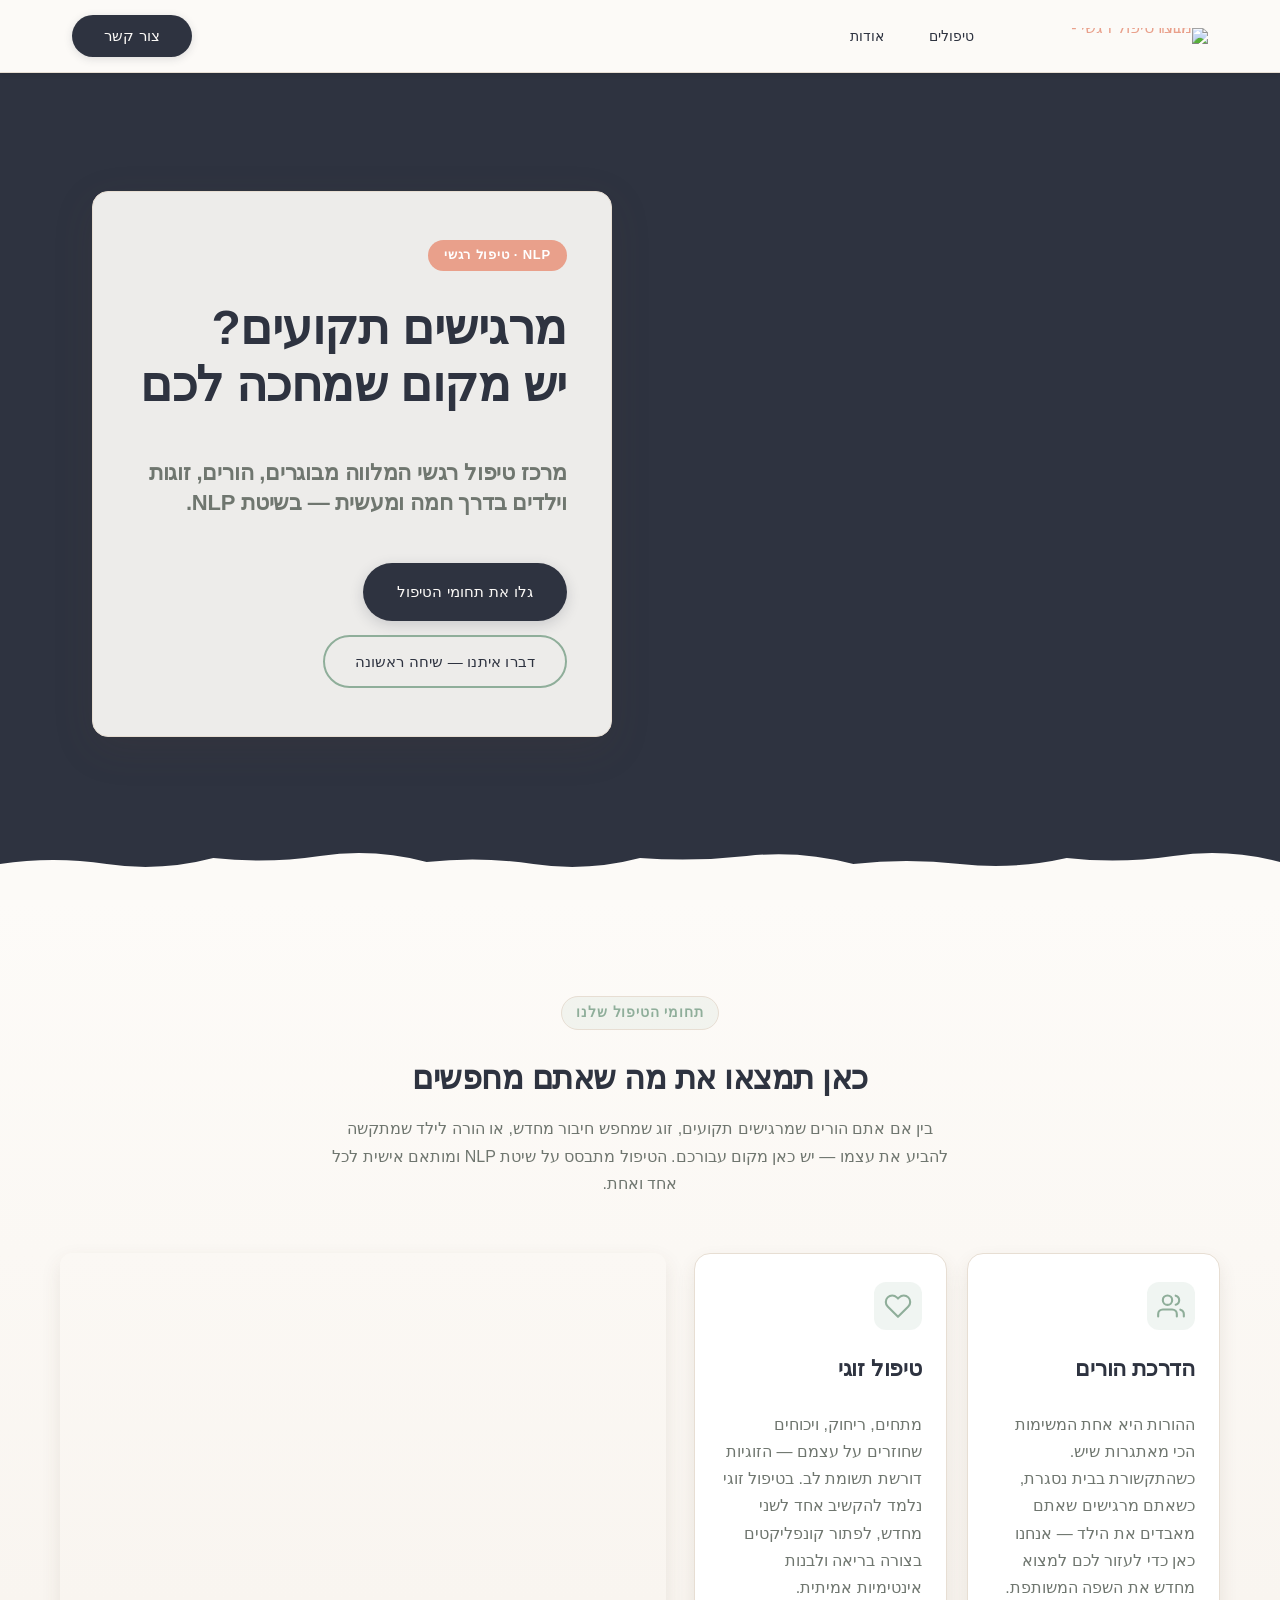
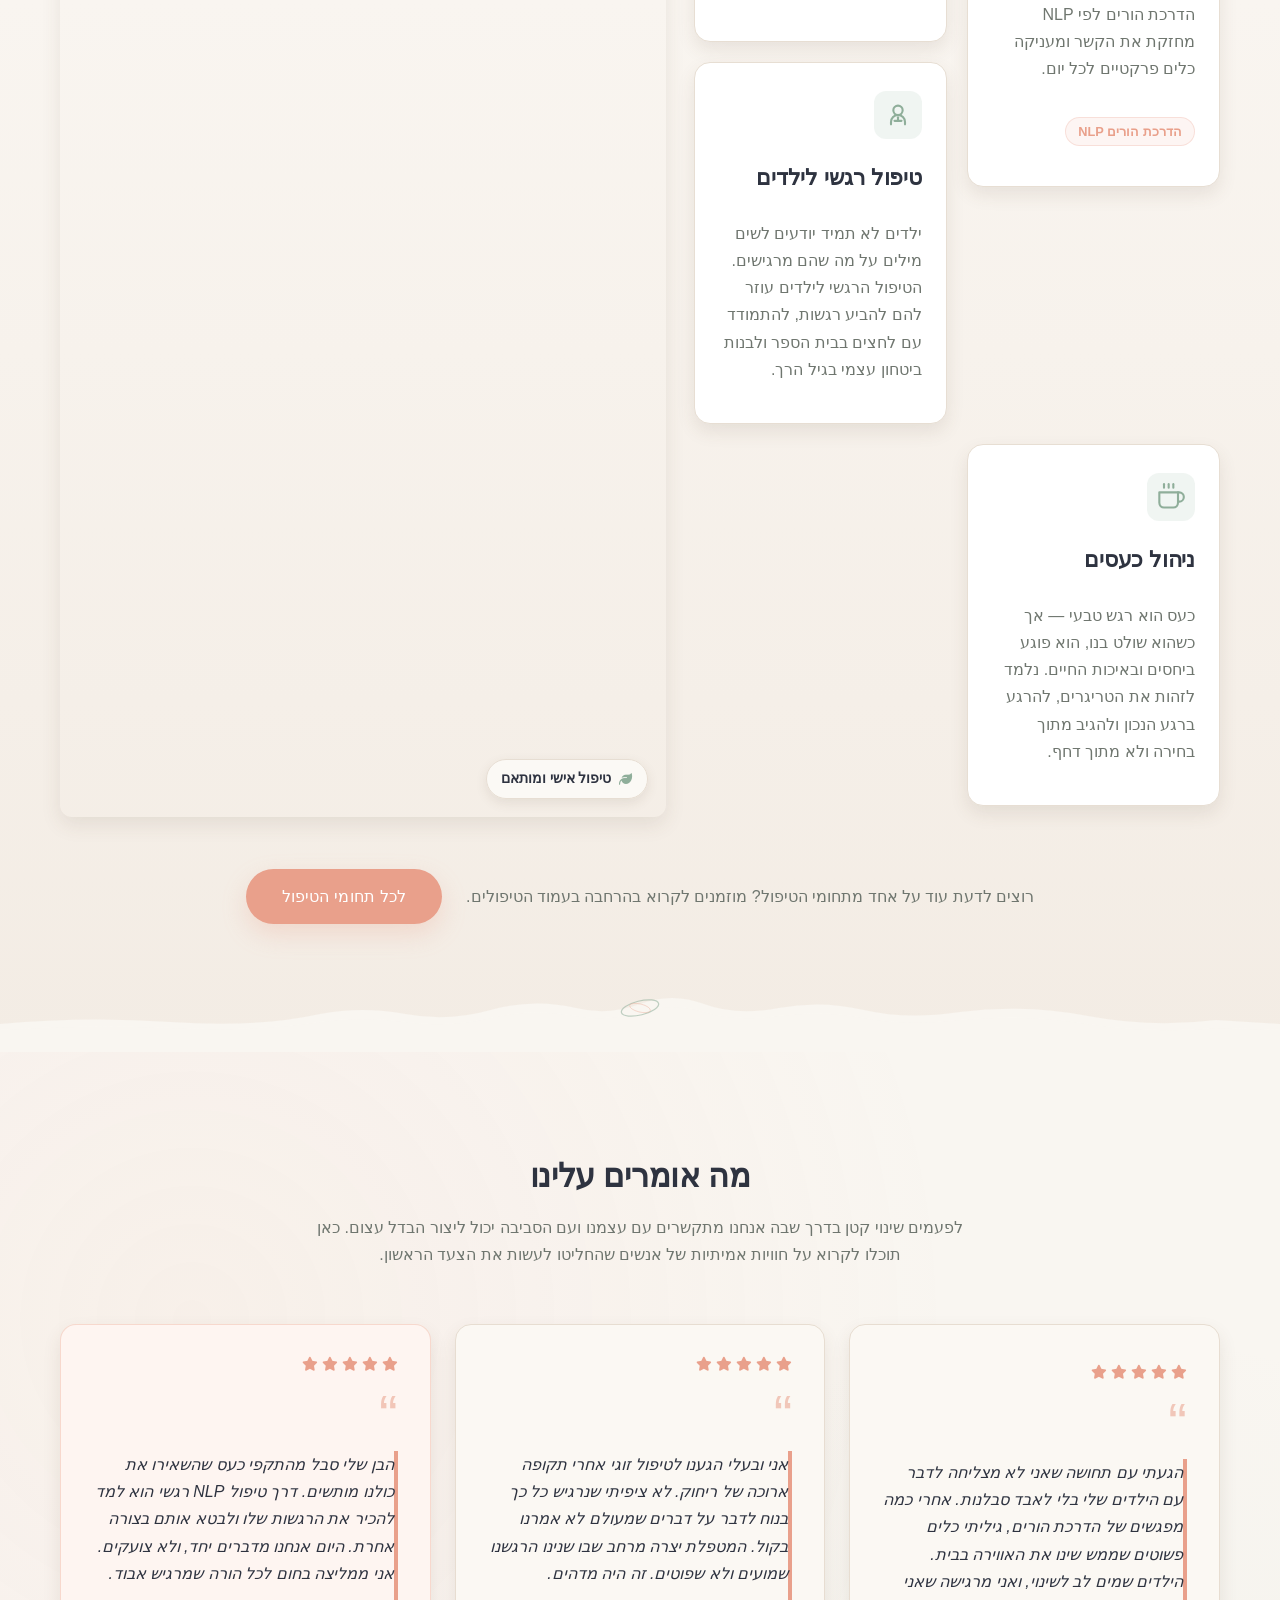
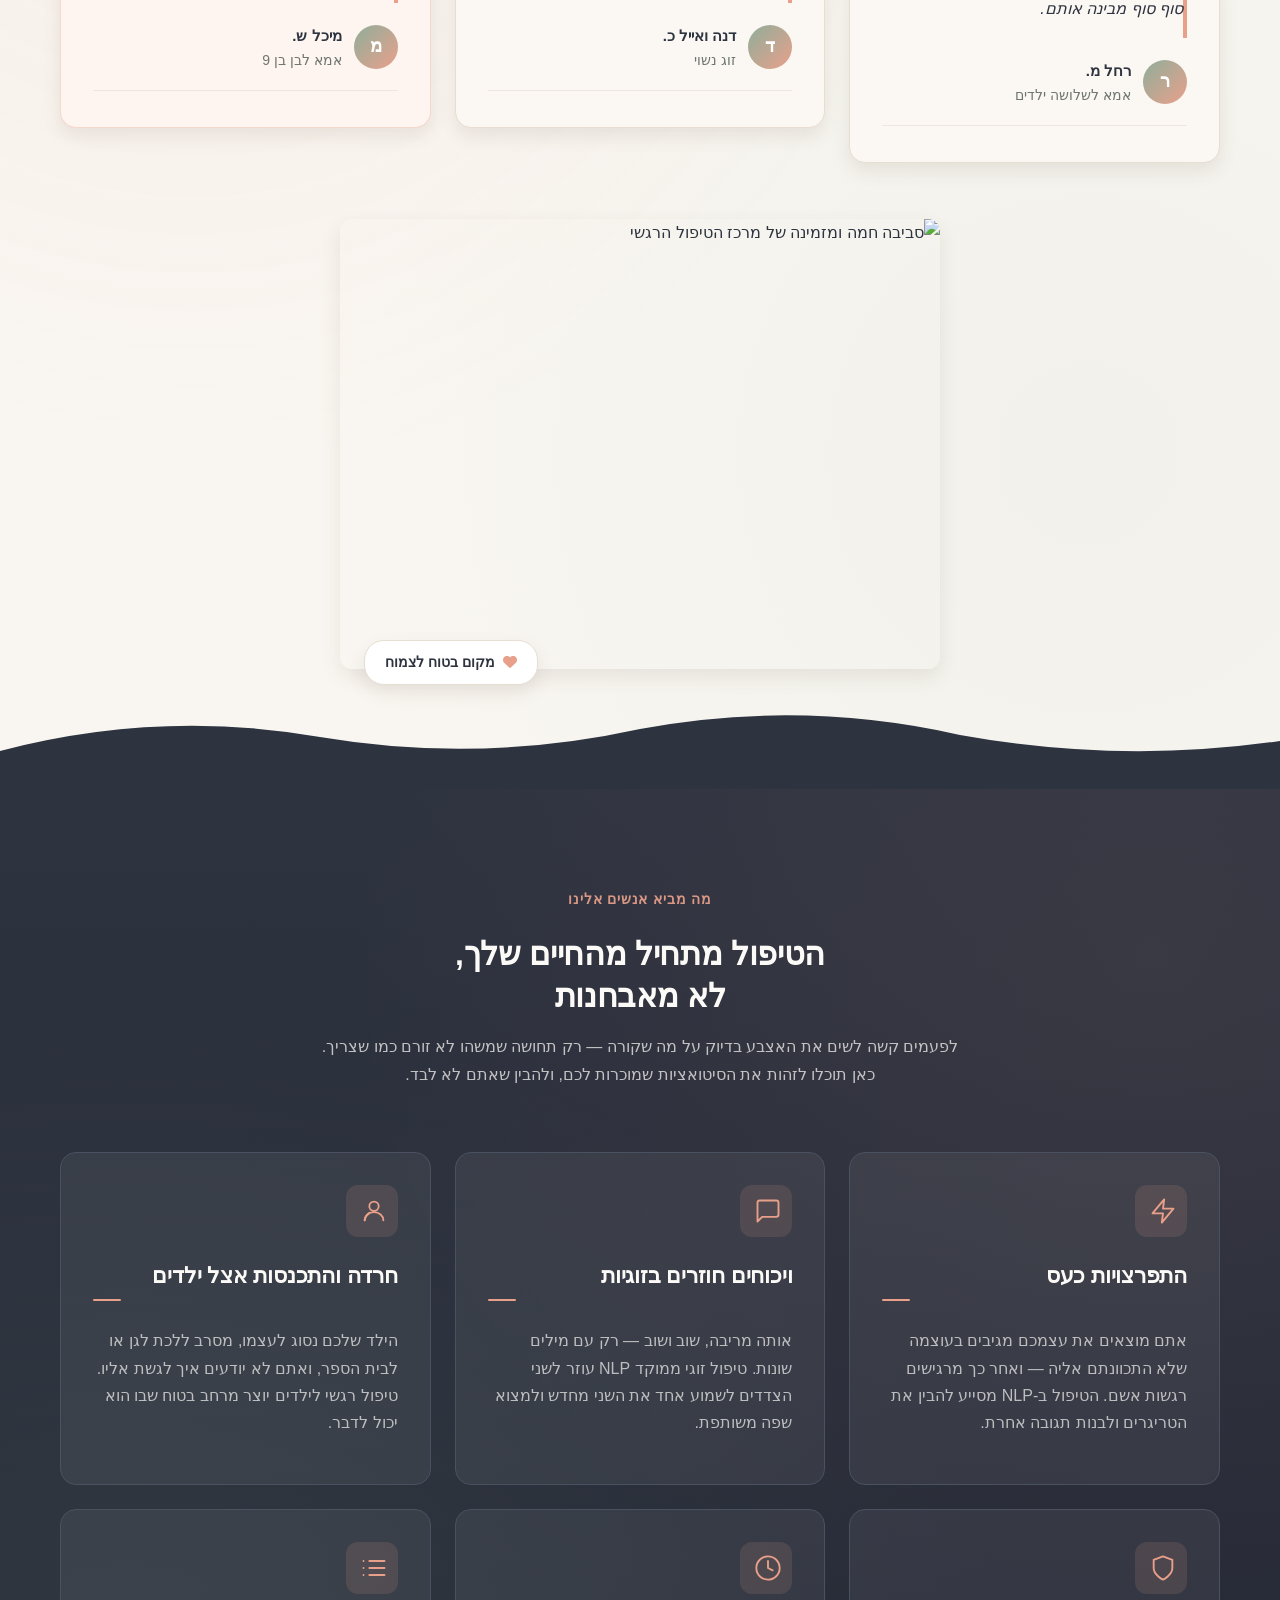
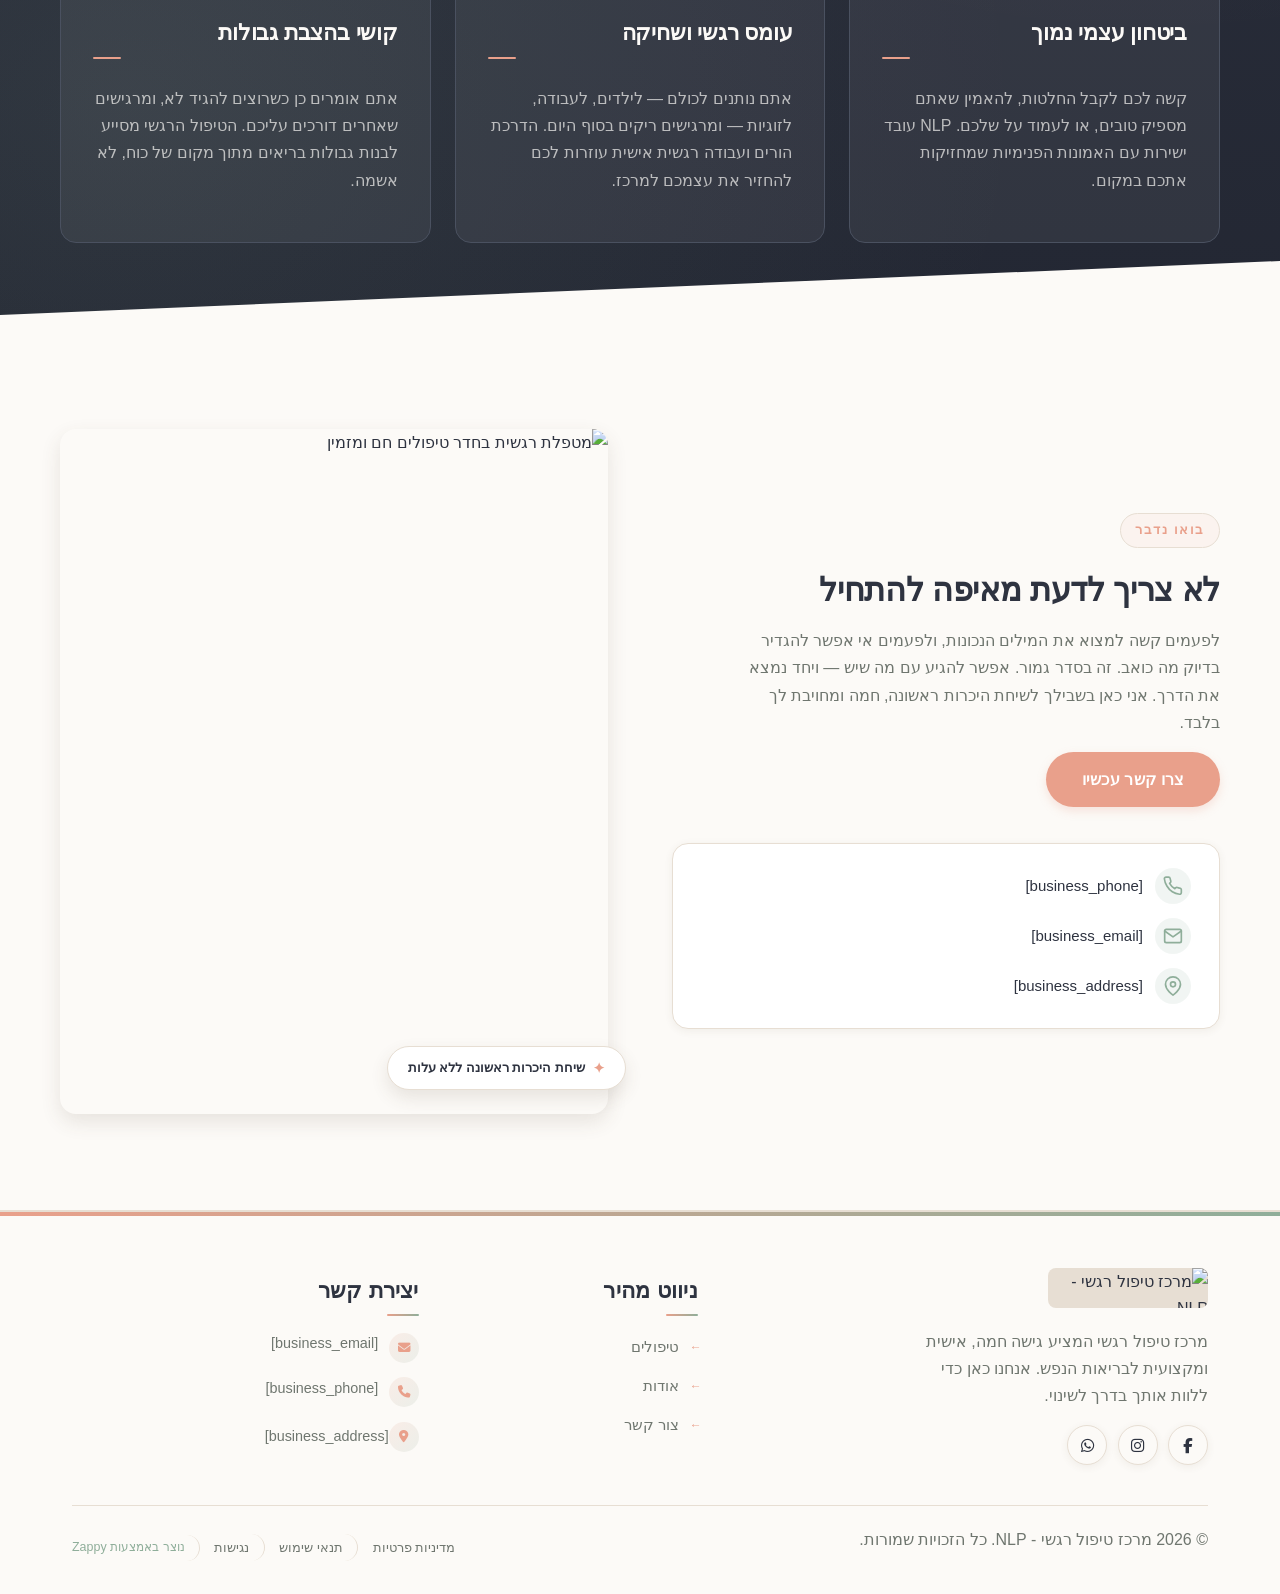
==== commit cec76ab4: "Background sync: Progressive GitHub Sync" ====
--- a/public/index.html
+++ b/public/index.html
@@ -1 +1 @@
-<!doctype html><html dir="rtl" lang="he"><head><meta charset="UTF-8"><meta content="width=device-width,initial-scale=1" name="viewport"><meta content="index, follow" name="robots"><title>גלו שינוי אמיתי עם הדרכת הורים — מרכז טיפול רגשי - NLP</title><meta content="מרכז טיפול רגשי חם ותומך המתמחה ב-NLP. הדרכת הורים, טיפול זוגי, טיפול רגשי לילדים וניהול כעסים — במקום בטוח שבו השינוי מתחיל. קבעו פגישה היום." name="description"><meta content="הדרכת הורים, טיפול NLP רגשי, מטפלת רגשית, טיפול רגשי לילדים, בריאות הנפש" name="keywords"><link href="/assets/favicon.ico" rel="icon" type="image/x-icon"><link href="/assets/favicon-16x16.png" rel="icon" type="image/png" sizes="16x16"><link href="/assets/favicon-32x32.png" rel="icon" type="image/png" sizes="32x32"><link href="/assets/favicon-48x48.png" rel="icon" type="image/png" sizes="48x48"><link href="/assets/favicon-192x192.png" rel="icon" type="image/png" sizes="192x192"><link href="/assets/favicon-512x512.png" rel="icon" type="image/png" sizes="512x512"><link href="/assets/apple-touch-icon.png" rel="apple-touch-icon"><script>!function(){"use strict";var t="4244375e-86ba-476b-a418-af18abb4c16c",e="https://api.zappy5.com/api/analytics/track",a=18e5,n=2592e6,o=!0,i=!0,r=!0;var s=function(){var e="zappy_visitor_"+t,a=null;try{if(a=localStorage.getItem(e)){var o=JSON.parse(a),i=Date.now();if(i-o.created<n)return o.lastSeen=i,localStorage.setItem(e,JSON.stringify(o)),o.id}}catch(t){console.warn("Zappy Analytics: LocalStorage not available")}var r="zv_"+Date.now()+"_"+Math.random().toString(36).substr(2,9);try{localStorage.setItem(e,JSON.stringify({id:r,created:Date.now(),lastSeen:Date.now()}))}catch(t){}return r}(),c=function(){var e="zappy_session_"+t,n=null;try{if(n=sessionStorage.getItem(e)){var o=JSON.parse(n),i=Date.now();if(i-o.timestamp<a)return o.timestamp=i,sessionStorage.setItem(e,JSON.stringify(o)),o.id}}catch(t){console.warn("Zappy Analytics: SessionStorage not available")}var r="zs_"+Date.now()+"_"+Math.random().toString(36).substr(2,9);try{sessionStorage.setItem(e,JSON.stringify({id:r,timestamp:Date.now()}))}catch(t){}return r}();function l(a,n){n=n||{};var o={website_id:t,event_type:a,page_path:window.location.pathname,referrer:document.referrer||"direct",visitor_id:s,session_id:c,metadata:n};if(navigator.sendBeacon){var i=new Blob([JSON.stringify(o)],{type:"application/json"});navigator.sendBeacon(e,i)}else fetch(e,{method:"POST",headers:{"Content-Type":"application/json"},body:JSON.stringify(o),keepalive:!0}).catch(function(t){console.warn("Zappy Analytics: Failed to track event",t)})}o&&l("pageview",{title:document.title,url:window.location.href}),i&&document.addEventListener("click",function(t){var e=t.target;if("BUTTON"===e.tagName||e.closest("button")){var a="BUTTON"===e.tagName?e:e.closest("button");l("click",{element:"button",text:a.textContent.trim().substring(0,100),id:a.id||null,class:a.className||null})}else if("A"===e.tagName||e.closest("a")){var n="A"===e.tagName?e:e.closest("a");l("navigation",{element:"link",text:n.textContent.trim().substring(0,100),href:n.href,external:n.hostname!==window.location.hostname})}},!0),r&&document.addEventListener("submit",function(t){var e=t.target;l("form_submit",{form_id:e.id||null,form_name:e.name||null,form_action:e.action||null,form_method:e.method||"GET"})},!0);var m=Date.now();window.addEventListener("beforeunload",function(){l("page_unload",{time_on_page:Math.floor((Date.now()-m)/1e3),page_path:window.location.pathname})}),window.zappyAnalytics={track:l,getVisitorId:function(){return s},getSessionId:function(){return c}}}()</script><meta content="גלו שינוי אמיתי עם הדרכת הורים — מרכז טיפול רגשי - NLP" property="og:title"><meta content="מרכז טיפול רגשי חם ותומך המתמחה ב-NLP. הדרכת הורים, טיפול זוגי, טיפול רגשי לילדים וניהול כעסים — במקום בטוח שבו השינוי מתחיל. קבעו פגישה היום." property="og:description"><meta content="website" property="og:type"><meta content="he_IL" property="og:locale"><meta content="summary_large_image" name="twitter:card"><meta content="גלו שינוי אמיתי עם הדרכת הורים — מרכז טיפול רגשי - NLP" name="twitter:title"><meta content="מרכז טיפול רגשי חם ותומך המתמחה ב-NLP. הדרכת הורים, טיפול זוגי, טיפול רגשי לילדים וניהול כעסים — במקום בטוח שבו השינוי מתחיל. קבעו פגישה היום." name="twitter:description"><link href="https://cdnjs.cloudflare.com/ajax/libs/font-awesome/6.4.0/css/all.min.css" rel="stylesheet"><link href="/assets/favicon.ico" rel="icon" type="image/x-icon"><link href="/assets/favicon-16x16.png" rel="icon" type="image/png" sizes="16x16"><link href="/assets/favicon-32x32.png" rel="icon" type="image/png" sizes="32x32"><link href="/assets/favicon-48x48.png" rel="icon" type="image/png" sizes="48x48"><link href="/assets/favicon-192x192.png" rel="icon" type="image/png" sizes="192x192"><link href="/assets/favicon-512x512.png" rel="icon" type="image/png" sizes="512x512"><link href="/assets/apple-touch-icon.png" rel="apple-touch-icon"><link href="https://cdn.jsdelivr.net/npm/vanilla-cookieconsent@3/dist/cookieconsent.css" rel="stylesheet"><script src="https://cdn.jsdelivr.net/npm/vanilla-cookieconsent@3/dist/cookieconsent.umd.js"></script><script src="https://cdn.jsdelivr.net/gh/mickidum/acc_toolbar/acctoolbar/acctoolbar.min.js"></script><link href="/styles.css" rel="stylesheet"><style id="zappy-dropdown-submenu-styles">#navMenu li:has(.sub-menu),.nav-menu li:has(.sub-menu),.navbar li:has(.sub-menu),nav li:has(.sub-menu){position:relative}#navMenu .sub-menu,.nav-menu .sub-menu,.navbar .sub-menu,nav .sub-menu{display:block!important;position:absolute!important;top:100%;left:0;min-width:220px;background:#fff;border-radius:8px;box-shadow:0 8px 25px rgba(0,0,0,.15);padding:8px 0;opacity:0;visibility:hidden;transform:translateY(10px);transition:all .3s ease;z-index:1000;list-style:none;pointer-events:none}#navMenu li:hover>.sub-menu,.nav-menu li:hover>.sub-menu,.navbar li:hover>.sub-menu,nav li:hover>.sub-menu{opacity:1!important;visibility:visible!important;transform:translateY(0)!important;pointer-events:auto!important}.sub-menu li{list-style:none;margin:0;padding:0}.sub-menu a{display:block!important;padding:10px 16px!important;color:var(--text-dark,#333)!important;font-weight:500;text-decoration:none;white-space:nowrap;transition:background-color .2s}.sub-menu a:hover{background-color:#f5f5f5}[dir=rtl] .nav-menu .sub-menu,[dir=rtl] .navbar .sub-menu,[dir=rtl] nav .sub-menu,html[lang=ar] .nav-menu .sub-menu,html[lang=ar] .navbar .sub-menu,html[lang=ar] nav .sub-menu,html[lang=he] .nav-menu .sub-menu,html[lang=he] .navbar .sub-menu,html[lang=he] nav .sub-menu{left:auto!important;right:0!important}.sub-menu:empty,.sub-menu:not(:has(li)),.sub-menu:not(:has(li:not(.zappy-hidden-menu-item))){display:none!important;opacity:0!important;visibility:hidden!important;pointer-events:none!important}li:has(.menu-group-title):hover>.sub-menu{opacity:1!important;visibility:visible!important;transform:translateY(0)!important;pointer-events:auto!important}#navMenu>li>.menu-group-title,.nav-menu>li>.menu-group-title{display:inline-block;padding:.5rem 1rem;cursor:default;user-select:none}@media (max-width:768px){#navMenu .sub-menu,.nav-menu .sub-menu,.navbar .sub-menu,nav .sub-menu{position:static!important;transform:none!important;box-shadow:none!important;background:0 0!important;max-height:0;overflow:hidden;opacity:0;visibility:hidden;transition:max-height .3s ease,opacity .3s ease;padding:0!important;border-radius:0!important}.sub-menu.mobile-expanded{max-height:500px!important;opacity:1!important;visibility:visible!important;padding:8px 0 8px 16px!important}[dir=rtl] .sub-menu.mobile-expanded,html[lang=he] .sub-menu.mobile-expanded{padding:8px 16px 8px 0!important}#navMenu li:hover>.sub-menu,.nav-menu li:hover>.sub-menu,.navbar li:hover>.sub-menu,nav li:hover>.sub-menu{opacity:0;visibility:hidden;pointer-events:none}#navMenu li>.sub-menu.mobile-expanded,.nav-menu li>.sub-menu.mobile-expanded,.navbar li>.sub-menu.mobile-expanded,nav li>.sub-menu.mobile-expanded{opacity:1!important;visibility:visible!important;pointer-events:auto!important}#navMenu li:has(.sub-menu),.nav-menu li:has(.sub-menu),.navbar li:has(.sub-menu),nav li:has(.sub-menu){display:flex!important;flex-wrap:wrap!important;align-items:center!important;position:relative!important;min-height:44px!important}#navMenu li:has(.sub-menu)>a,.nav-menu li:has(.sub-menu)>a,.navbar li:has(.sub-menu)>a,nav li:has(.sub-menu)>a{flex:1!important;min-width:0!important}#navMenu li:has(.sub-menu)>.menu-group-title,.nav-menu li:has(.sub-menu)>.menu-group-title,.navbar li:has(.sub-menu)>.menu-group-title,nav li:has(.sub-menu)>.menu-group-title{flex:1!important;min-width:0!important;padding:0!important;line-height:inherit!important}#navMenu li:has(.sub-menu)>.sub-menu,.nav-menu li:has(.sub-menu)>.sub-menu,.navbar li:has(.sub-menu)>.sub-menu,nav li:has(.sub-menu)>.sub-menu{flex-basis:100%!important;width:100%!important}#navMenu li:has(.sub-menu)>a [class*=arrow],#navMenu li:has(.sub-menu)>a [class*=chevron],.nav-menu li:has(.sub-menu)>a .fa-angle-down,.nav-menu li:has(.sub-menu)>a .fa-chevron-down,.nav-menu li:has(.sub-menu)>a [class*=arrow],.nav-menu li:has(.sub-menu)>a [class*=chevron],nav li:has(.sub-menu)>a [class*=arrow],nav li:has(.sub-menu)>a [class*=chevron]{display:none!important;visibility:hidden!important}.mobile-submenu-toggle{display:flex!important;align-items:center!important;justify-content:center!important;width:44px!important;height:auto!important;background:0 0!important;border:none!important;cursor:pointer!important;color:var(--text-dark)!important;position:static!important;flex-shrink:0!important;align-self:stretch!important;z-index:2!important;padding:0!important;margin:0!important}.mobile-submenu-toggle::after{content:''!important;width:0!important;height:0!important;border-left:6px solid transparent!important;border-right:6px solid transparent!important;border-top:7px solid currentColor!important;transition:transform .3s ease!important}.mobile-submenu-toggle.expanded::after{transform:rotate(180deg)!important}.sub-menu a{padding:10px 0!important;display:block!important;color:var(--text-dark)!important}.navbar .sub-menu li a,.zappy-products-dropdown .sub-menu a,nav.navbar .sub-menu li a{color:var(--text-dark)!important}}@media (min-width:769px){.mobile-submenu-toggle{display:none!important}}</style><style id="mobile-lang-menu-deployed-css">@media (max-width:768px){.lang-switcher,.nav-container .lang-switcher,.nav-cta-container .lang-switcher,.nav-ecommerce-icons .lang-switcher,.nav-icons-left .lang-switcher,.navbar .lang-switcher,.navbar .nav-cta-container .lang-switcher{display:none!important}.mobile-lang-menu{width:100%;border-top:1px solid rgba(128,128,128,.2);padding:8px 0 0 0;margin-top:8px}.mobile-lang-toggle{display:flex!important;align-items:center;justify-content:space-between;width:100%;padding:12px 16px;background:0 0;border:none;cursor:pointer;font-size:15px;color:inherit;font-family:inherit}.mobile-lang-toggle::after{content:'';display:inline-block;width:8px;height:8px;border-right:2px solid currentColor;border-bottom:2px solid currentColor;transform:rotate(45deg);transition:transform .3s ease;margin-left:8px}.mobile-lang-toggle.expanded::after{transform:rotate(-135deg)}.mobile-lang-options{max-height:0;overflow:hidden;transition:max-height .3s ease}.mobile-lang-options.expanded{max-height:300px}.mobile-lang-option{display:flex!important;align-items:center;gap:10px;padding:10px 24px;text-decoration:none;color:inherit;font-size:14px;font-family:inherit}.mobile-lang-option:hover{background:rgba(128,128,128,.1)}.mobile-lang-option.active{font-weight:600;opacity:.7;pointer-events:none}.mobile-lang-option img{width:20px;height:20px;border-radius:50%}}@media (min-width:769px){.mobile-lang-menu{display:none!important}}</style><style id="zappy-widget-visibility">#mic-access-tool-box,#mic-access-tool-general-button,#mic-init-access-tool #mic-access-tool-box,#mic-init-access-tool #mic-access-tool-general-button,#mic-init-access-tool .mic-access-tool-general-button,._access-icon,._access-menu,.mic-access-tool-box,.mic-access-tool-general-button,div[id*=mic-access-tool-box]{display:none!important;visibility:hidden!important;opacity:0!important;pointer-events:none!important}</style></head><body><nav class="navbar" dir="rtl"><button aria-label="Menu" class="mobile-toggle" id="mobileToggle"><svg viewBox="0 0 24 24" fill="none" height="24" width="24" class="hamburger-icon"><path d="M3 12h18M3 6h18M3 18h18" stroke="currentColor" stroke-linecap="round" stroke-width="2"></path></svg><svg viewBox="0 0 24 24" fill="none" height="24" width="24" class="close-icon" style="display:none"><path d="M18 6L6 18M6 6l12 12" stroke="currentColor" stroke-linecap="round" stroke-width="2"></path></svg></button><button aria-label="Call" class="phone-header-btn" data-phone="[business_phone]"><svg viewBox="0 0 24 24" fill="currentColor" height="20" width="20"><path d="M22 16.92v3a2 2 0 0 1-2.18 2 19.79 19.79 0 0 1-8.63-3.07 19.5 19.5 0 0 1-6-6 19.79 19.79 0 0 1-3.07-8.67A2 2 0 0 1 4.11 2h3a2 2 0 0 1 2 1.72 12.84 12.84 0 0 0 .7 2.81 2 2 0 0 1-.45 2.11L8.09 9.91a16 16 0 0 0 6 6l1.27-1.27a2 2 0 0 1 2.11-.45 12.84 12.84 0 0 0 2.81.7A2 2 0 0 1 22 16.92z"></path></svg></button><div class="nav-container"><div class="nav-right-group"><div class="nav-brand"><a href="/" class="logo-link"><img alt="מרכז טיפול רגשי - NLP" src="/assets/business-logo.webp" class="logo"></a></div><ul class="nav-menu" id="navMenu"><li><a href="/treatments">טיפולים</a></li><li><a href="/about">אודות</a></li></ul></div><div class="nav-cta-container"><a href="/contact" class="nav-cta-btn">צור קשר</a></div></div></nav><script>window.addEventListener("load",function(){const e=document.querySelector(".navbar, nav, header");if(!e)return void console.log("[Navbar] Navbar element not found");let t=document.getElementById("mobileToggle")||document.querySelector(".mobile-toggle")||document.querySelector(".hamburger")||document.querySelector(".hamburger-menu")||document.querySelector(".menu-toggle")||document.querySelector(".burger-menu")||document.querySelector('[aria-label="Menu"]')||document.querySelector('[aria-label="תפריט"]');const o=document.querySelector(".phone-header-btn"),n=window.getComputedStyle(e);let r=n.backgroundColor;if(console.log("[Navbar] Initial navbar background:",r),"transparent"===r||"rgba(0, 0, 0, 0)"===r||r.startsWith("rgba")&&r.includes(", 0)")){const e=n.backgroundImage;if(e&&"none"!==e)console.log("[Navbar] Navbar has background image/gradient, using dark text"),r="rgb(240, 240, 240)";else{const e=window.getComputedStyle(document.body).backgroundColor;console.log("[Navbar] Navbar transparent, using body background:",e),r=e}}const i=r.match(/\d+/g);if(i&&i.length>=3){const e=(.299*parseInt(i[0])+.587*parseInt(i[1])+.114*parseInt(i[2]))/255;console.log("[Navbar] Mobile button colors preserved from Claude CSS (luminance:",e.toFixed(2)+")");const n=document.createElement("style");n.id="zappy-mobile-nav-fix";document.documentElement.lang;document.documentElement.dir,n.textContent='\n        /* Hide mobile buttons on desktop, show only on mobile */\n        @media (min-width: 769px) {\n          .mobile-toggle,\n          .phone-header-btn {\n            display: none !important;\n          }\n        }\n        \n        /* Show and position mobile buttons correctly on mobile */\n        @media (max-width: 768px) {\n          .mobile-toggle,\n          .phone-header-btn {\n            position: absolute !important;\n            top: 50% !important;\n            transform: translateY(-50%) !important;\n            z-index: 1001 !important;\n            display: flex !important;\n            align-items: center !important;\n            justify-content: center !important;\n            width: 36px !important;\n            height: 36px !important;\n            border-radius: 50% !important;\n            border: none !important;\n            cursor: pointer !important;\n            padding: 6px !important;\n            background: none !important;\n            color: var(--nav-text, var(--text-dark)) !important;\n          }\n          \n          /* LTR positioning (default): hamburger LEFT, phone RIGHT */\n          html:not([dir="rtl"]):not([lang="he"]):not([lang="ar"]) .mobile-toggle,\n          html[dir="ltr"] .mobile-toggle {\n            left: 12px !important;\n            right: auto !important;\n          }\n          html:not([dir="rtl"]):not([lang="he"]):not([lang="ar"]) .phone-header-btn,\n          html[dir="ltr"] .phone-header-btn {\n            right: 12px !important;\n            left: auto !important;\n          }\n          \n          /* RTL positioning: hamburger RIGHT, phone LEFT */\n          html[dir="rtl"] .mobile-toggle,\n          html[lang="he"] .mobile-toggle,\n          html[lang="ar"] .mobile-toggle {\n            right: 12px !important;\n            left: auto !important;\n          }\n          html[dir="rtl"] .phone-header-btn,\n          html[lang="he"] .phone-header-btn,\n          html[lang="ar"] .phone-header-btn {\n            left: 12px !important;\n            right: auto !important;\n          }\n          \n          /* CRITICAL: Ensure nav-container has min-height on mobile */\n          /* All children are positioned absolutely/fixed on mobile, so height:auto collapses to 0 */\n          .nav-container {\n            min-height: 70px !important;\n            position: relative !important;\n          }\n          \n          /* Ensure SVG icons are properly sized and inherit color */\n          .mobile-toggle svg,\n          .phone-header-btn svg {\n            width: 24px !important;\n            height: 24px !important;\n            /* Don\'t force display - let JavaScript control hamburger/close toggle */\n          }\n          \n          /* Reset nav-cta-container on mobile - remove desktop box-shadow/padding */\n          /* that creates a visible ghost box when CTA button is hidden */\n          .nav-cta-container {\n            box-shadow: none !important;\n            padding: 0 !important;\n          }\n          \n          /* Hide nav-cta-container entirely on mobile when there\'s no lang-switcher */\n          /* (only the CTA button is inside, and it\'s hidden on mobile) */\n          .nav-cta-container:not(:has(.lang-switcher)) {\n            display: none !important;\n          }\n          \n          /* CRITICAL: Prevent hero image fade gradient from bleeding over headline text */\n          /* The .image-fade-gradient has bottom: -30px (extends below parent) */\n          /* On mobile stacked layout, this overlaps the h1 text below the image */\n          .hero-image-column {\n            overflow: hidden !important;\n          }\n          .image-fade-gradient {\n            bottom: 0 !important;\n          }\n          \n          /* Hide desktop language switcher on mobile - hamburger menu handles it */\n          /* High specificity to override stored CSS */\n          .lang-switcher,\n          .nav-cta-container .lang-switcher,\n          .nav-container .lang-switcher,\n          .navbar .lang-switcher,\n          .navbar .nav-cta-container .lang-switcher {\n            display: none !important;\n          }\n        }\n      ';const r=document.getElementById("zappy-mobile-nav-fix");r&&r.remove(),document.head.appendChild(n),console.log("[Navbar] Critical CSS injected for mobile nav positioning");const l=window.innerWidth<=768;if(t){const e=t.querySelector(".hamburger-icon"),o=t.querySelector(".close-icon");e&&(e.style.setProperty("width","24px","important"),e.style.setProperty("height","24px","important"),e.style.setProperty("display","block","important")),o&&(o.style.setProperty("width","24px","important"),o.style.setProperty("height","24px","important"),o.style.setProperty("display","none","important")),l?(t.style.setProperty("position","absolute","important"),t.style.setProperty("top","50%","important"),t.style.setProperty("transform","translateY(-50%)","important"),t.style.setProperty("z-index","1001","important"),t.style.removeProperty("left"),t.style.removeProperty("right"),console.log("[Navbar] Mobile toggle positioning applied (mobile viewport)")):(t.style.removeProperty("position"),t.style.removeProperty("top"),t.style.removeProperty("transform"),t.style.removeProperty("z-index"),t.style.removeProperty("left"),t.style.removeProperty("right"),console.log("[Navbar] Desktop viewport - cleared mobile toggle inline positioning"))}if(o){const e=o.querySelector("svg");e&&(e.style.width="24px",e.style.height="24px",e.setAttribute("width","24"),e.setAttribute("height","24")),l?(o.style.setProperty("position","absolute","important"),o.style.setProperty("top","50%","important"),o.style.setProperty("transform","translateY(-50%)","important"),o.style.setProperty("z-index","1001","important"),o.style.removeProperty("left"),o.style.removeProperty("right"),console.log("[Navbar] Phone button positioning applied (mobile viewport)")):(o.style.removeProperty("position"),o.style.removeProperty("top"),o.style.removeProperty("transform"),o.style.removeProperty("z-index"),o.style.removeProperty("left"),o.style.removeProperty("right"),console.log("[Navbar] Desktop viewport - cleared phone button inline positioning"))}}else console.log("[Navbar] Could not parse background color:",r);t=document.getElementById("mobileToggle")||document.querySelector(".mobile-toggle")||document.querySelector(".hamburger")||document.querySelector(".hamburger-menu")||document.querySelector(".menu-toggle")||document.querySelector(".burger-menu")||document.querySelector('[aria-label="Menu"]')||document.querySelector('[aria-label="תפריט"]');const l=document.getElementById("navMenu")||document.querySelector(".nav-menu")||document.querySelector(".nav-links")||document.querySelector("nav ul:not(.submenu)");if(!t||!l)return void console.log("[Navbar] Mobile toggle or menu not found:",{toggle:!!t,menu:!!l});l.id||(l.id="navMenu"),console.log("[Navbar] Initializing mobile menu...");const a=t.cloneNode(!0);t.parentNode.replaceChild(a,t),a.addEventListener("click",function(e){e.preventDefault(),e.stopPropagation();const t=this.querySelector(".hamburger-icon"),o=this.querySelector(".close-icon");l.classList.contains("active")?(l.classList.remove("active"),t&&t.style.setProperty("display","block","important"),o&&o.style.setProperty("display","none","important"),document.body.style.overflow="",console.log("[Navbar] Menu closed")):(l.classList.add("active"),t&&t.style.setProperty("display","none","important"),o&&o.style.setProperty("display","block","important"),document.body.style.overflow="hidden",console.log("[Navbar] Menu opened"))}),l.querySelectorAll("a").forEach(function(e){e.addEventListener("click",function(){if("#"===this.getAttribute("href"))return;const e=a.querySelector(".hamburger-icon"),t=a.querySelector(".close-icon");l.classList.remove("active"),e&&e.style.setProperty("display","block","important"),t&&t.style.setProperty("display","none","important"),document.body.style.overflow="",console.log("[Navbar] Menu closed (link clicked)")})});var s=l.querySelectorAll(".dropdown-toggle");s.forEach(function(e){e.addEventListener("click",function(e){e.preventDefault(),e.stopPropagation();var t=this.closest(".nav-dropdown");t&&(t.parentNode.querySelectorAll(".nav-dropdown.open").forEach(function(e){e!==t&&e.classList.remove("open")}),t.classList.toggle("open"),console.log("[Navbar] Dropdown toggled:",t.classList.contains("open")?"open":"closed"))})}),document.addEventListener("click",function(e){e.target.closest(".nav-dropdown")||document.querySelectorAll(".nav-dropdown.open").forEach(function(e){e.classList.remove("open")})}),console.log("[Navbar] Dropdown handlers initialized for "+s.length+" dropdowns"),o&&o.addEventListener("click",function(){const e=document.querySelectorAll('a[href^="tel:"]'),t=e.length>0?e[0].getAttribute("href").replace("tel:",""):"[business_phone]";window.location.href="tel:"+t,console.log("[Navbar] Phone button clicked")}),console.log("[Navbar] Mobile menu initialized successfully");const p=function(){const e=document.querySelector(".whatsapp-float");e&&(window.innerWidth>=769?(e.style.setProperty("display","none","important"),e.style.setProperty("visibility","hidden","important"),e.style.setProperty("opacity","0","important"),e.style.setProperty("pointer-events","none","important"),console.log("[WhatsApp] Button hidden on desktop")):(e.style.removeProperty("display"),e.style.removeProperty("visibility"),e.style.removeProperty("opacity"),e.style.removeProperty("pointer-events"),console.log("[WhatsApp] Button visible on mobile")))};let c;p(),window.addEventListener("resize",function(){clearTimeout(c),c=setTimeout(p,100)})})</script><main><section class="index-hero-section" data-layout-spec="בית-hero" dir="rtl" data-hero-type="fullscreen-scrim"><div class="index-hero-bg"><img alt="סביבת טיפול רגשית חמה ומזמינה" src="/assets/site-index-hero-image-1.webp" data-context="A warm, naturally lit therapy room or calm human moment: a gentle counselor sitting across from a client in a cozy, sunlit room with soft furnishings, plants, and warm neutral tones. The atmosphere feels safe, private, and non-clinical — like a welcoming home office rather than a medical setting. Soft light streams through sheer curtains. The mood is peaceful, hopeful, and emotionally supportive. No text overlays." data-placeholder="index-hero-image-1" height="700" width="1200" data-hero-bg="true"></div><div class="index-hero-scrim" aria-hidden="true"></div><div class="index-hero-container"><div class="index-hero-card"><span class="index-hero-badge">NLP · טיפול רגשי</span><h1 class="index-hero-h1">מרגישים תקועים?<br>יש מקום שמחכה לכם</h1><h3 class="index-hero-subtitle">מרכז טיפול רגשי המלווה מבוגרים, הורים, זוגות וילדים בדרך חמה ומעשית — בשיטת NLP.</h3><div class="index-hero-ctas"><a href="#treatments" class="index-hero-btn-primary">גלו את תחומי הטיפול</a><a href="#contact" class="index-hero-btn-secondary">דברו איתנו — שיחה ראשונה</a></div></div></div><div class="index-hero-divider-wrapper"><svg viewBox="0 0 1440 80" xmlns="http://www.w3.org/2000/svg" aria-hidden="true" data-no-icon-edit="true" preserveAspectRatio="none"><path d="M0,80 L0,44 Q60,36 120,44 T240,38 Q300,44 360,36 T480,42 Q540,36 600,44 T720,38 Q780,42 840,36 T960,44 Q1020,38 1080,44 T1200,38 Q1260,44 1320,36 T1440,42 L1440,80 Z" fill="#FCFAF7"></path></svg></div></section><section class="index-services-section" data-layout-spec="בית-services" dir="rtl"><div class="index-services-container"><div class="index-services-intro"><span class="index-services-label">תחומי הטיפול שלנו</span><h2 class="index-services-heading">כאן תמצאו את מה שאתם מחפשים</h2><p class="index-services-subtext">בין אם אתם הורים שמרגישים תקועים, זוג שמחפש חיבור מחדש, או הורה לילד שמתקשה להביע את עצמו — יש כאן מקום עבורכם. הטיפול מתבסס על שיטת NLP ומותאם אישית לכל אחד ואחת.</p></div><div class="index-services-grid"><div class="index-services-image-tile"><img alt="סביבה חמה ומזמינה בחדר הטיפולים" src="/assets/site-index-services-image-1.webp" class="index-services-img" data-context="A warm, candid lifestyle photo for an emotional therapy NLP practice in Israel. A caring therapist sitting across from a parent and child in a softly lit, cozy therapy room with plants, warm lighting, and comfortable chairs. The mood is safe, nurturing and conversational — not clinical. Soft natural light, warm tones, genuine human connection visible." data-placeholder="index-services-image-1" height="720" width="480"><div class="index-services-img-badge"><span class="index-services-badge-icon"><i class="fa fa-leaf"></i></span><span>טיפול אישי ומותאם</span></div></div><div class="index-services-cards"><article class="index-services-card index-services-card--tall"><div class="index-services-card-icon"><svg viewBox="0 0 24 24" xmlns="http://www.w3.org/2000/svg" aria-hidden="true" data-element-type="icon" data-icon-type="svg" fill="none" height="28" stroke="currentColor" stroke-linecap="round" stroke-linejoin="round" stroke-width="1.8" width="28"><path d="M17 21v-2a4 4 0 0 0-4-4H5a4 4 0 0 0-4 4v2"></path><circle cx="9" cy="7" r="4"></circle><path d="M23 21v-2a4 4 0 0 0-3-3.87"></path><path d="M16 3.13a4 4 0 0 1 0 7.75"></path></svg></div><div class="index-services-card-content"><h3>הדרכת הורים</h3><p>ההורות היא אחת המשימות הכי מאתגרות שיש. כשהתקשורת בבית נסגרת, כשאתם מרגישים שאתם מאבדים את הילד — אנחנו כאן כדי לעזור לכם למצוא מחדש את השפה המשותפת. הדרכת הורים לפי NLP מחזקת את הקשר ומעניקה כלים פרקטיים לכל יום.</p><span class="index-services-card-tag">הדרכת הורים NLP</span></div></article><article class="index-services-card"><div class="index-services-card-icon"><svg viewBox="0 0 24 24" xmlns="http://www.w3.org/2000/svg" aria-hidden="true" data-element-type="icon" data-icon-type="svg" fill="none" height="28" stroke="currentColor" stroke-linecap="round" stroke-linejoin="round" stroke-width="1.8" width="28"><path d="M20.84 4.61a5.5 5.5 0 0 0-7.78 0L12 5.67l-1.06-1.06a5.5 5.5 0 0 0-7.78 7.78l1.06 1.06L12 21.23l7.78-7.78 1.06-1.06a5.5 5.5 0 0 0 0-7.78z"></path></svg></div><div class="index-services-card-content"><h3>טיפול זוגי</h3><p>מתחים, ריחוק, ויכוחים שחוזרים על עצמם — הזוגיות דורשת תשומת לב. בטיפול זוגי נלמד להקשיב אחד לשני מחדש, לפתור קונפליקטים בצורה בריאה ולבנות אינטימיות אמיתית.</p></div></article><article class="index-services-card"><div class="index-services-card-icon"><svg viewBox="0 0 24 24" xmlns="http://www.w3.org/2000/svg" aria-hidden="true" data-element-type="icon" data-icon-type="svg" fill="none" height="28" stroke="currentColor" stroke-linecap="round" stroke-linejoin="round" stroke-width="1.8" width="28"><circle cx="12" cy="8" r="4"></circle><path d="M6 20v-2a6 6 0 0 1 12 0v2"></path><path d="M12 14v2"></path><path d="M9 17h6"></path></svg></div><div class="index-services-card-content"><h3>טיפול רגשי לילדים</h3><p>ילדים לא תמיד יודעים לשים מילים על מה שהם מרגישים. הטיפול הרגשי לילדים עוזר להם להביע רגשות, להתמודד עם לחצים בבית הספר ולבנות ביטחון עצמי בגיל הרך.</p></div></article><article class="index-services-card"><div class="index-services-card-icon"><svg viewBox="0 0 24 24" xmlns="http://www.w3.org/2000/svg" aria-hidden="true" data-element-type="icon" data-icon-type="svg" fill="none" height="28" stroke="currentColor" stroke-linecap="round" stroke-linejoin="round" stroke-width="1.8" width="28"><path d="M18 8h1a4 4 0 0 1 0 8h-1"></path><path d="M2 8h16v9a4 4 0 0 1-4 4H6a4 4 0 0 1-4-4V8z"></path><line x1="6" x2="6" y1="1" y2="4"></line><line x1="10" x2="10" y1="1" y2="4"></line><line x1="14" x2="14" y1="1" y2="4"></line></svg></div><div class="index-services-card-content"><h3>ניהול כעסים</h3><p>כעס הוא רגש טבעי — אך כשהוא שולט בנו, הוא פוגע ביחסים ובאיכות החיים. נלמד לזהות את הטריגרים, להרגע ברגע הנכון ולהגיב מתוך בחירה ולא מתוך דחף.</p></div></article></div></div><div class="index-services-cta-row"><p class="index-services-cta-text">רוצים לדעת עוד על אחד מתחומי הטיפול? מוזמנים לקרוא בהרחבה בעמוד הטיפולים.</p><a href="/services" class="index-services-btn-primary">לכל תחומי הטיפול</a></div></div><div class="index-services-divider-wrapper"><svg viewBox="0 0 1200 80" xmlns="http://www.w3.org/2000/svg" aria-hidden="true" data-no-icon-edit="true" preserveAspectRatio="none"><defs><linearGradient id="svcDivGrad" x1="0" x2="1" y1="0" y2="0"><stop offset="0%" stop-color="#8FAE9A" stop-opacity="0.18"></stop><stop offset="50%" stop-color="#E9A08B" stop-opacity="0.10"></stop><stop offset="100%" stop-color="#8FAE9A" stop-opacity="0.18"></stop></linearGradient></defs><path d="M0,80 L0,52 Q80,44 160,50 Q240,56 300,42 Q340,34 380,42 Q420,50 460,38 Q500,26 540,36 Q570,44 600,32 Q630,20 660,32 Q690,44 730,36 Q770,28 810,38 Q850,48 900,40 Q960,32 1020,44 Q1080,56 1140,48 L1200,52 L1200,80 Z" fill="#F9F6F1"></path><path d="M0,80 L0,58 Q80,52 160,56 Q240,60 300,50 Q340,44 380,50 Q420,56 460,46 Q500,36 540,44 Q570,50 600,40 Q630,30 660,40 Q690,50 730,44 Q770,38 810,46 Q850,54 900,48 Q960,42 1020,52 Q1080,62 1140,56 L1200,58 L1200,80 Z" fill="#F9F6F1"></path><ellipse cx="600" cy="36" fill="none" rx="18" ry="7" stroke="#8FAE9A" stroke-opacity="0.55" stroke-width="1.2" transform="rotate(-15 600 36)"></ellipse><ellipse cx="600" cy="36" fill="none" rx="10" ry="4" stroke="#E9A08B" stroke-opacity="0.4" stroke-width="0.8" transform="rotate(15 600 36)"></ellipse></svg></div></section><section class="index-testimonials-section" data-layout-spec="בית-testimonials" dir="rtl"><div class="index-testimonials-container"><div class="index-testimonials-header"><h2 class="index-testimonials-title">מה אומרים עלינו</h2><p class="index-testimonials-intro">לפעמים שינוי קטן בדרך שבה אנחנו מתקשרים עם עצמנו ועם הסביבה יכול ליצור הבדל עצום. כאן תוכלו לקרוא על חוויות אמיתיות של אנשים שהחליטו לעשות את הצעד הראשון.</p></div><div class="index-testimonials-grid"><article class="index-testimonials-card index-testimonials-card--tall"><div class="index-testimonials-quote-mark">“</div><blockquote class="index-testimonials-quote"><p>הגעתי עם תחושה שאני לא מצליחה לדבר עם הילדים שלי בלי לאבד סבלנות. אחרי כמה מפגשים של הדרכת הורים, גיליתי כלים פשוטים שממש שינו את האווירה בבית. הילדים שמים לב לשינוי, ואני מרגישה שאני סוף סוף מבינה אותם.</p></blockquote><footer class="index-testimonials-author"><div class="index-testimonials-author-avatar"><span>ר</span></div><div class="index-testimonials-author-info"><strong>רחל מ.</strong><span>אמא לשלושה ילדים</span></div></footer><div class="index-testimonials-stars" aria-label="דירוג חמישה כוכבים"><i class="fas fa-star"></i><i class="fas fa-star"></i><i class="fas fa-star"></i><i class="fas fa-star"></i><i class="fas fa-star"></i></div></article><article class="index-testimonials-card"><div class="index-testimonials-quote-mark">“</div><blockquote class="index-testimonials-quote"><p>אני ובעלי הגענו לטיפול זוגי אחרי תקופה ארוכה של ריחוק. לא ציפיתי שנרגיש כל כך בנוח לדבר על דברים שמעולם לא אמרנו בקול. המטפלת יצרה מרחב שבו שנינו הרגשנו שמועים ולא שפוטים. זה היה מדהים.</p></blockquote><footer class="index-testimonials-author"><div class="index-testimonials-author-avatar"><span>ד</span></div><div class="index-testimonials-author-info"><strong>דנה ואייל כ.</strong><span>זוג נשוי</span></div></footer><div class="index-testimonials-stars" aria-label="דירוג חמישה כוכבים"><i class="fas fa-star"></i><i class="fas fa-star"></i><i class="fas fa-star"></i><i class="fas fa-star"></i><i class="fas fa-star"></i></div></article><article class="index-testimonials-card index-testimonials-card--accent"><div class="index-testimonials-quote-mark">“</div><blockquote class="index-testimonials-quote"><p>הבן שלי סבל מהתקפי כעס שהשאירו את כולנו מותשים. דרך טיפול NLP רגשי הוא למד להכיר את הרגשות שלו ולבטא אותם בצורה אחרת. היום אנחנו מדברים יחד, ולא צועקים. אני ממליצה בחום לכל הורה שמרגיש אבוד.</p></blockquote><footer class="index-testimonials-author"><div class="index-testimonials-author-avatar"><span>מ</span></div><div class="index-testimonials-author-info"><strong>מיכל ש.</strong><span>אמא לבן בן 9</span></div></footer><div class="index-testimonials-stars" aria-label="דירוג חמישה כוכבים"><i class="fas fa-star"></i><i class="fas fa-star"></i><i class="fas fa-star"></i><i class="fas fa-star"></i><i class="fas fa-star"></i></div></article></div><div class="index-testimonials-image-wrap"><img alt="סביבה חמה ומזמינה של מרכז הטיפול הרגשי" src="/assets/site-index-testimonials-image-1.webp" class="index-testimonials-img" data-context="Warm and intimate therapy session scene: a soft-lit room with a comfortable armchair, a small plant on a windowsill, warm natural light filtering through sheer curtains, a cup of herbal tea on a wooden side table, evoking safety, calm, and emotional healing — suitable for an NLP emotional therapy center in Israel" data-placeholder="index-testimonials-image-1" height="400" width="600"><div class="index-testimonials-image-badge"><i class="fas fa-heart"></i><span>מקום בטוח לצמוח</span></div></div></div><div class="index-testimonials-divider-wrapper"><svg viewBox="0 0 1440 90" xmlns="http://www.w3.org/2000/svg" aria-hidden="true" data-no-icon-edit="true" preserveAspectRatio="none"><path d="M0,90 L0,52 Q180,10 360,38 Q540,65 720,30 Q900,0 1080,36 Q1260,65 1440,42 L1440,90 Z" fill="var(--bg-dark)"></path></svg></div></section><section class="index-benefits-section" data-layout-spec="בית-benefits" dir="rtl"><div class="index-benefits-container"><div class="index-benefits-intro"><span class="index-benefits-eyebrow">מה מביא אנשים אלינו</span><h2 class="index-benefits-heading">הטיפול מתחיל מהחיים שלך,<br>לא מאבחנות</h2><p class="index-benefits-subtext">לפעמים קשה לשים את האצבע בדיוק על מה שקורה — רק תחושה שמשהו לא זורם כמו שצריך. כאן תוכלו לזהות את הסיטואציות שמוכרות לכם, ולהבין שאתם לא לבד.</p></div><div class="index-benefits-grid"><article class="index-benefits-tile"><div class="index-benefits-tile-icon"><svg viewBox="0 0 24 24" xmlns="http://www.w3.org/2000/svg" aria-hidden="true" data-element-type="icon" data-icon-type="svg" fill="none" height="32" stroke="currentColor" stroke-linecap="round" stroke-linejoin="round" stroke-width="1.6" width="32"><path d="M13 2L3 14h9l-1 8 10-12h-9l1-8z"></path></svg></div><div class="index-benefits-tile-body"><h3>התפרצויות כעס</h3><p>אתם מוצאים את עצמכם מגיבים בעוצמה שלא התכוונתם אליה — ואחר כך מרגישים רגשות אשם. הטיפול ב-NLP מסייע להבין את הטריגרים ולבנות תגובה אחרת.</p></div></article><article class="index-benefits-tile"><div class="index-benefits-tile-icon"><svg viewBox="0 0 24 24" xmlns="http://www.w3.org/2000/svg" aria-hidden="true" data-element-type="icon" data-icon-type="svg" fill="none" height="32" stroke="currentColor" stroke-linecap="round" stroke-linejoin="round" stroke-width="1.6" width="32"><path d="M21 15a2 2 0 0 1-2 2H7l-4 4V5a2 2 0 0 1 2-2h14a2 2 0 0 1 2 2z"></path></svg></div><div class="index-benefits-tile-body"><h3>ויכוחים חוזרים בזוגיות</h3><p>אותה מריבה, שוב ושוב — רק עם מילים שונות. טיפול זוגי ממוקד NLP עוזר לשני הצדדים לשמוע אחד את השני מחדש ולמצוא שפה משותפת.</p></div></article><article class="index-benefits-tile"><div class="index-benefits-tile-icon"><svg viewBox="0 0 24 24" xmlns="http://www.w3.org/2000/svg" aria-hidden="true" data-element-type="icon" data-icon-type="svg" fill="none" height="32" stroke="currentColor" stroke-linecap="round" stroke-linejoin="round" stroke-width="1.6" width="32"><circle cx="12" cy="8" r="4"></circle><path d="M4 20c0-4 3.6-7 8-7s8 3 8 7"></path><path d="M8 13.5C6 15 4.5 17 4 20"></path></svg></div><div class="index-benefits-tile-body"><h3>חרדה והתכנסות אצל ילדים</h3><p>הילד שלכם נסוג לעצמו, מסרב ללכת לגן או לבית הספר, ואתם לא יודעים איך לגשת אליו. טיפול רגשי לילדים יוצר מרחב בטוח שבו הוא יכול לדבר.</p></div></article><article class="index-benefits-tile"><div class="index-benefits-tile-icon"><svg viewBox="0 0 24 24" xmlns="http://www.w3.org/2000/svg" aria-hidden="true" data-element-type="icon" data-icon-type="svg" fill="none" height="32" stroke="currentColor" stroke-linecap="round" stroke-linejoin="round" stroke-width="1.6" width="32"><path d="M12 22s8-4 8-10V5l-8-3-8 3v7c0 6 8 10 8 10z"></path></svg></div><div class="index-benefits-tile-body"><h3>ביטחון עצמי נמוך</h3><p>קשה לכם לקבל החלטות, להאמין שאתם מספיק טובים, או לעמוד על שלכם. NLP עובד ישירות עם האמונות הפנימיות שמחזיקות אתכם במקום.</p></div></article><article class="index-benefits-tile"><div class="index-benefits-tile-icon"><svg viewBox="0 0 24 24" xmlns="http://www.w3.org/2000/svg" aria-hidden="true" data-element-type="icon" data-icon-type="svg" fill="none" height="32" stroke="currentColor" stroke-linecap="round" stroke-linejoin="round" stroke-width="1.6" width="32"><path d="M12 2C6.48 2 2 6.48 2 12s4.48 10 10 10 10-4.48 10-10S17.52 2 12 2z"></path><path d="M12 6v6l4 2"></path></svg></div><div class="index-benefits-tile-body"><h3>עומס רגשי ושחיקה</h3><p>אתם נותנים לכולם — לילדים, לעבודה, לזוגיות — ומרגישים ריקים בסוף היום. הדרכת הורים ועבודה רגשית אישית עוזרות לכם להחזיר את עצמכם למרכז.</p></div></article><article class="index-benefits-tile"><div class="index-benefits-tile-icon"><svg viewBox="0 0 24 24" xmlns="http://www.w3.org/2000/svg" aria-hidden="true" data-element-type="icon" data-icon-type="svg" fill="none" height="32" stroke="currentColor" stroke-linecap="round" stroke-linejoin="round" stroke-width="1.6" width="32"><line x1="8" x2="21" y1="6" y2="6"></line><line x1="8" x2="21" y1="12" y2="12"></line><line x1="8" x2="21" y1="18" y2="18"></line><line x1="3" x2="3.01" y1="6" y2="6"></line><line x1="3" x2="3.01" y1="12" y2="12"></line><line x1="3" x2="3.01" y1="18" y2="18"></line></svg></div><div class="index-benefits-tile-body"><h3>קושי בהצבת גבולות</h3><p>אתם אומרים כן כשרוצים להגיד לא, ומרגישים שאחרים דורכים עליכם. הטיפול הרגשי מסייע לבנות גבולות בריאים מתוך מקום של כוח, לא אשמה.</p></div></article></div></div><div class="index-benefits-divider-wrapper"><svg viewBox="0 0 1200 90" xmlns="http://www.w3.org/2000/svg" aria-hidden="true" data-no-icon-edit="true" preserveAspectRatio="none"><polygon fill="#8FAE9A" points="900,90 1200,45 1200,90" opacity="0.28"></polygon><polygon fill="#FCFAF7" points="0,90 0,72 1200,18 1200,90"></polygon></svg></div></section><section class="index-cta-section" data-layout-spec="בית-cta" dir="rtl"><div class="index-cta-container"><div class="index-cta-grid"><div class="index-cta-content"><span class="index-cta-label">בואו נדבר</span><h2 class="index-cta-heading">לא צריך לדעת מאיפה להתחיל</h2><p class="index-cta-desc">לפעמים קשה למצוא את המילים הנכונות, ולפעמים אי אפשר להגדיר בדיוק מה כואב. זה בסדר גמור. אפשר להגיע עם מה שיש — ויחד נמצא את הדרך. אני כאן בשבילך לשיחת היכרות ראשונה, חמה ומחויבת לך בלבד.</p><a href="/contact" class="index-cta-btn">צרו קשר עכשיו</a><div class="index-cta-details"><div class="index-cta-detail-item"><span class="index-cta-detail-icon" aria-hidden="true"><svg viewBox="0 0 24 24" xmlns="http://www.w3.org/2000/svg" data-element-type="icon" data-icon-type="svg" fill="none" height="20" stroke="currentColor" stroke-linecap="round" stroke-linejoin="round" stroke-width="2" width="20"><path d="M22 16.92v3a2 2 0 0 1-2.18 2 19.79 19.79 0 0 1-8.63-3.07A19.5 19.5 0 0 1 4.69 12a19.79 19.79 0 0 1-3.07-8.67A2 2 0 0 1 3.6 1.27h3a2 2 0 0 1 2 1.72c.127.96.361 1.903.7 2.81a2 2 0 0 1-.45 2.11L7.91 8.91a16 16 0 0 0 6.29 6.29l.91-.91a2 2 0 0 1 2.11-.45c.907.339 1.85.573 2.81.7A2 2 0 0 1 22 16.92z"></path></svg></span><a href="tel:[business_phone]" class="index-cta-detail-link">[business_phone]</a></div><div class="index-cta-detail-item"><span class="index-cta-detail-icon" aria-hidden="true"><svg viewBox="0 0 24 24" xmlns="http://www.w3.org/2000/svg" data-element-type="icon" data-icon-type="svg" fill="none" height="20" stroke="currentColor" stroke-linecap="round" stroke-linejoin="round" stroke-width="2" width="20"><path d="M4 4h16c1.1 0 2 .9 2 2v12c0 1.1-.9 2-2 2H4c-1.1 0-2-.9-2-2V6c0-1.1.9-2 2-2z"></path><polyline points="22,6 12,13 2,6"></polyline></svg></span><a href="mailto:[business_email]" class="index-cta-detail-link">[business_email]</a></div><div class="index-cta-detail-item"><span class="index-cta-detail-icon" aria-hidden="true"><svg viewBox="0 0 24 24" xmlns="http://www.w3.org/2000/svg" data-element-type="icon" data-icon-type="svg" fill="none" height="20" stroke="currentColor" stroke-linecap="round" stroke-linejoin="round" stroke-width="2" width="20"><path d="M21 10c0 7-9 13-9 13s-9-6-9-13a9 9 0 0 1 18 0z"></path><circle cx="12" cy="10" r="3"></circle></svg></span><span class="index-cta-detail-text">[business_address]</span></div></div></div><div class="index-cta-image-col"><figure class="index-cta-figure"><img alt="מטפלת רגשית בחדר טיפולים חם ומזמין" src="/assets/site-index-cta-image-1.webp" class="index-cta-img" data-context="A warm, softly lit portrait of a female emotional therapist in a calm, inviting therapy room. She is seated comfortably, smiling gently, conveying warmth, safety, and approachability. Natural light, plants, soft neutral tones — feels like a private practice journal, not a clinical setting. NLP emotional therapy context." data-placeholder="index-cta-image-1" height="620" width="560"><div class="index-cta-img-badge"><span class="index-cta-badge-icon">✦</span><span>שיחת היכרות ראשונה ללא עלות</span></div></figure></div></div></div></section></main><footer class="site-footer"><div class="footer-inner"><div class="footer-top"><div class="footer-col footer-brand"><img alt="מרכז טיפול רגשי - NLP" src="/assets/business-logo.webp" class="logo"><p class="brand-desc">מרכז טיפול רגשי המציע גישה חמה, אישית ומקצועית לבריאות הנפש. אנחנו כאן כדי ללוות אותך בדרך לשינוי.</p><div class="footer-social"><a href="[facebook_handle]" aria-label="Facebook"><i class="fab fa-facebook-f"></i></a><a href="[instagram_handle]" aria-label="Instagram"><i class="fab fa-instagram"></i></a><a href="[whatsapp_handle]" aria-label="WhatsApp"><i class="fab fa-whatsapp"></i></a></div></div><div class="footer-col"><h3 class="footer-heading">ניווט מהיר</h3><ul class="footer-links"><li><a href="/treatments">טיפולים</a></li><li><a href="/about">אודות</a></li><li><a href="/contact">צור קשר</a></li></ul></div><div class="footer-col"><h3 class="footer-heading">יצירת קשר</h3><ul class="footer-contact"><li><span class="contact-icon"><i class="fas fa-envelope"></i></span><a href="mailto:[business_email]">[business_email]</a></li><li><span class="contact-icon"><i class="fas fa-phone"></i></span><a href="tel:[business_phone]">[business_phone]</a></li><li><a href="/"><span class="contact-icon"><i class="fas fa-map-marker-alt"></i></span><span>[business_address]</span></a></li></ul></div></div><div class="footer-divider"></div><div class="footer-bottom"><p class="footer-copy">© 2026 מרכז טיפול רגשי - NLP. כל הזכויות שמורות.</p><div class="footer-legal"><a href="/privacy">מדיניות פרטיות</a><a href="/terms">תנאי שימוש</a><a href="/accessibility">נגישות</a><a href="https://zappy5.com" class="zappy-attribution" target="_blank">נוצר באמצעות Zappy</a></div></div></div></footer><a href="https://wa.me/[whatsapp_handle]" class="whatsapp-float" aria-label="WhatsApp"><i class="fab fa-whatsapp"></i></a><div data-integration="accessibility:toolbar"></div><script src="/script.js"></script><script id="zappy-mobile-submenu-script">!function(){function e(){if(window.innerWidth>768)return document.querySelectorAll(".mobile-submenu-toggle").forEach(function(e){e.remove()}),void document.querySelectorAll(".sub-menu.mobile-expanded").forEach(function(e){e.classList.remove("mobile-expanded")});document.querySelectorAll(".nav-menu li:has(.sub-menu), nav li:has(.sub-menu), .navbar li:has(.sub-menu), #navMenu li:has(.sub-menu)").forEach(function(e){if(!e.querySelector(".mobile-submenu-toggle")){var t=e.querySelector(".sub-menu"),n=e.querySelector(":scope > a");if(t&&n){var o=document.createElement("button");o.className="mobile-submenu-toggle",o.setAttribute("aria-label","Toggle submenu"),o.setAttribute("type","button"),n.insertAdjacentElement("afterend",o),o.addEventListener("click",function(e){e.preventDefault(),e.stopPropagation(),document.querySelectorAll(".sub-menu.mobile-expanded").forEach(function(e){if(e!==t){e.classList.remove("mobile-expanded");var n=e.parentElement.querySelector(".mobile-submenu-toggle");n&&n.classList.remove("expanded")}}),t.classList.toggle("mobile-expanded"),o.classList.toggle("expanded")})}}})}var t;"loading"===document.readyState?document.addEventListener("DOMContentLoaded",e):e(),window.addEventListener("resize",function(){clearTimeout(t),t=setTimeout(e,250)});var n=new MutationObserver(function(t){t.forEach(function(t){if("attributes"===t.type){var n=t.target;n.classList&&(n.classList.contains("active")||n.classList.contains("open"))&&setTimeout(e,100)}})});setTimeout(function(){document.querySelectorAll(".mobile-menu, .nav-menu, #navMenu, nav").forEach(function(e){n.observe(e,{attributes:!0,attributeFilter:["class","style"]})})},500)}()</script><script id="zappy-mobile-lang-menu-script">!function(){function e(){if(window.innerWidth>768){var e=document.querySelector(".mobile-lang-menu");e&&e.remove()}else if(!document.querySelector(".mobile-lang-menu")){var n=document.querySelector(".lang-switcher");if(n){var a=n.querySelector(".lang-switcher-dropdown");if(a){var i=a.querySelectorAll(".lang-option");if(0!==i.length){var t=document.getElementById("navMenu")||document.querySelector(".nav-menu")||document.querySelector("nav ul");if(t){var l=document.documentElement.lang||"en",s=document.createElement("div");s.className="mobile-lang-menu";var c={he:{name:"עברית",flag:"https://api.iconify.design/circle-flags/il.svg"},en:{name:"English",flag:"https://api.iconify.design/circle-flags/us.svg"},ar:{name:"العربية",flag:"https://api.iconify.design/circle-flags/sa.svg"},fr:{name:"Français",flag:"https://api.iconify.design/circle-flags/fr.svg"},es:{name:"Español",flag:"https://api.iconify.design/circle-flags/es.svg"},de:{name:"Deutsch",flag:"https://api.iconify.design/circle-flags/de.svg"},ru:{name:"Русский",flag:"https://api.iconify.design/circle-flags/ru.svg"},zh:{name:"中文",flag:"https://api.iconify.design/circle-flags/cn.svg"},ja:{name:"日本語",flag:"https://api.iconify.design/circle-flags/jp.svg"},pt:{name:"Português",flag:"https://api.iconify.design/circle-flags/br.svg"},it:{name:"Italiano",flag:"https://api.iconify.design/circle-flags/it.svg"},ko:{name:"한국어",flag:"https://api.iconify.design/circle-flags/kr.svg"}}[l]||{name:l,flag:""},r=document.createElement("button");r.className="mobile-lang-toggle",r.type="button";var g=c.flag?'<img src="'+c.flag+'" width="20" height="20" alt="" style="border-radius:50%;margin-right:8px;margin-left:8px;">':"";r.innerHTML=g+c.name,s.appendChild(r);var o=document.createElement("div");o.className="mobile-lang-options";var d=document.createElement("a");d.className="mobile-lang-option active",d.href="#",d.innerHTML=g+c.name,o.appendChild(d),i.forEach(function(e){var n=document.createElement("a");n.className="mobile-lang-option",n.href=e.getAttribute("href"),n.innerHTML=e.innerHTML,o.appendChild(n)}),s.appendChild(o),t.appendChild(s),r.addEventListener("click",function(e){e.preventDefault(),e.stopPropagation(),r.classList.toggle("expanded"),o.classList.toggle("expanded")})}}}}}}"loading"===document.readyState?document.addEventListener("DOMContentLoaded",e):e(),window.addEventListener("resize",function(){clearTimeout(window._mlrt),window._mlrt=setTimeout(e,250)})}()</script></body></html>+<!doctype html><html dir="rtl" lang="he"><head><meta charset="UTF-8"><meta content="width=device-width,initial-scale=1" name="viewport"><meta content="index, follow" name="robots"><title>גלו שינוי אמיתי עם הדרכת הורים — מרכז טיפול רגשי - NLP</title><meta content="מרכז טיפול רגשי חם ותומך המתמחה ב-NLP. הדרכת הורים, טיפול זוגי, טיפול רגשי לילדים וניהול כעסים — במקום בטוח שבו השינוי מתחיל. קבעו פגישה היום." name="description"><meta content="הדרכת הורים, טיפול NLP רגשי, מטפלת רגשית, טיפול רגשי לילדים, בריאות הנפש" name="keywords"><link href="/assets/favicon.ico" rel="icon" type="image/x-icon"><link href="/assets/favicon-16x16.png" rel="icon" type="image/png" sizes="16x16"><link href="/assets/favicon-32x32.png" rel="icon" type="image/png" sizes="32x32"><link href="/assets/favicon-48x48.png" rel="icon" type="image/png" sizes="48x48"><link href="/assets/favicon-192x192.png" rel="icon" type="image/png" sizes="192x192"><link href="/assets/favicon-512x512.png" rel="icon" type="image/png" sizes="512x512"><link href="/assets/apple-touch-icon.png" rel="apple-touch-icon"><script>!function(){"use strict";var t="4244375e-86ba-476b-a418-af18abb4c16c",e="https://api.zappy5.com/api/analytics/track",a=18e5,n=2592e6,o=!0,i=!0,r=!0;var s=function(){var e="zappy_visitor_"+t,a=null;try{if(a=localStorage.getItem(e)){var o=JSON.parse(a),i=Date.now();if(i-o.created<n)return o.lastSeen=i,localStorage.setItem(e,JSON.stringify(o)),o.id}}catch(t){console.warn("Zappy Analytics: LocalStorage not available")}var r="zv_"+Date.now()+"_"+Math.random().toString(36).substr(2,9);try{localStorage.setItem(e,JSON.stringify({id:r,created:Date.now(),lastSeen:Date.now()}))}catch(t){}return r}(),c=function(){var e="zappy_session_"+t,n=null;try{if(n=sessionStorage.getItem(e)){var o=JSON.parse(n),i=Date.now();if(i-o.timestamp<a)return o.timestamp=i,sessionStorage.setItem(e,JSON.stringify(o)),o.id}}catch(t){console.warn("Zappy Analytics: SessionStorage not available")}var r="zs_"+Date.now()+"_"+Math.random().toString(36).substr(2,9);try{sessionStorage.setItem(e,JSON.stringify({id:r,timestamp:Date.now()}))}catch(t){}return r}();function l(a,n){n=n||{};var o={website_id:t,event_type:a,page_path:window.location.pathname,referrer:document.referrer||"direct",visitor_id:s,session_id:c,metadata:n};if(navigator.sendBeacon){var i=new Blob([JSON.stringify(o)],{type:"application/json"});navigator.sendBeacon(e,i)}else fetch(e,{method:"POST",headers:{"Content-Type":"application/json"},body:JSON.stringify(o),keepalive:!0}).catch(function(t){console.warn("Zappy Analytics: Failed to track event",t)})}o&&l("pageview",{title:document.title,url:window.location.href}),i&&document.addEventListener("click",function(t){var e=t.target;if("BUTTON"===e.tagName||e.closest("button")){var a="BUTTON"===e.tagName?e:e.closest("button");l("click",{element:"button",text:a.textContent.trim().substring(0,100),id:a.id||null,class:a.className||null})}else if("A"===e.tagName||e.closest("a")){var n="A"===e.tagName?e:e.closest("a");l("navigation",{element:"link",text:n.textContent.trim().substring(0,100),href:n.href,external:n.hostname!==window.location.hostname})}},!0),r&&document.addEventListener("submit",function(t){var e=t.target;l("form_submit",{form_id:e.id||null,form_name:e.name||null,form_action:e.action||null,form_method:e.method||"GET"})},!0);var m=Date.now();window.addEventListener("beforeunload",function(){l("page_unload",{time_on_page:Math.floor((Date.now()-m)/1e3),page_path:window.location.pathname})}),window.zappyAnalytics={track:l,getVisitorId:function(){return s},getSessionId:function(){return c}}}()</script><meta content="גלו שינוי אמיתי עם הדרכת הורים — מרכז טיפול רגשי - NLP" property="og:title"><meta content="מרכז טיפול רגשי חם ותומך המתמחה ב-NLP. הדרכת הורים, טיפול זוגי, טיפול רגשי לילדים וניהול כעסים — במקום בטוח שבו השינוי מתחיל. קבעו פגישה היום." property="og:description"><meta content="website" property="og:type"><meta content="he_IL" property="og:locale"><meta content="summary_large_image" name="twitter:card"><meta content="גלו שינוי אמיתי עם הדרכת הורים — מרכז טיפול רגשי - NLP" name="twitter:title"><meta content="מרכז טיפול רגשי חם ותומך המתמחה ב-NLP. הדרכת הורים, טיפול זוגי, טיפול רגשי לילדים וניהול כעסים — במקום בטוח שבו השינוי מתחיל. קבעו פגישה היום." name="twitter:description"><link href="https://cdnjs.cloudflare.com/ajax/libs/font-awesome/6.4.0/css/all.min.css" rel="stylesheet"><link href="/assets/favicon.ico" rel="icon" type="image/x-icon"><link href="/assets/favicon-16x16.png" rel="icon" type="image/png" sizes="16x16"><link href="/assets/favicon-32x32.png" rel="icon" type="image/png" sizes="32x32"><link href="/assets/favicon-48x48.png" rel="icon" type="image/png" sizes="48x48"><link href="/assets/favicon-192x192.png" rel="icon" type="image/png" sizes="192x192"><link href="/assets/favicon-512x512.png" rel="icon" type="image/png" sizes="512x512"><link href="/assets/apple-touch-icon.png" rel="apple-touch-icon"><link href="https://cdn.jsdelivr.net/npm/vanilla-cookieconsent@3/dist/cookieconsent.css" rel="stylesheet"><script src="https://cdn.jsdelivr.net/npm/vanilla-cookieconsent@3/dist/cookieconsent.umd.js"></script><script src="https://cdn.jsdelivr.net/gh/mickidum/acc_toolbar/acctoolbar/acctoolbar.min.js"></script><link href="/styles.css" rel="stylesheet"><style id="zappy-dropdown-submenu-styles">#navMenu li:has(.sub-menu),.nav-menu li:has(.sub-menu),.navbar li:has(.sub-menu),nav li:has(.sub-menu){position:relative}#navMenu .sub-menu,.nav-menu .sub-menu,.navbar .sub-menu,nav .sub-menu{display:block!important;position:absolute!important;top:100%;left:0;min-width:220px;background:#fff;border-radius:8px;box-shadow:0 8px 25px rgba(0,0,0,.15);padding:8px 0;opacity:0;visibility:hidden;transform:translateY(10px);transition:all .3s ease;z-index:1000;list-style:none;pointer-events:none}#navMenu li:hover>.sub-menu,.nav-menu li:hover>.sub-menu,.navbar li:hover>.sub-menu,nav li:hover>.sub-menu{opacity:1!important;visibility:visible!important;transform:translateY(0)!important;pointer-events:auto!important}.sub-menu li{list-style:none;margin:0;padding:0}.sub-menu a{display:block!important;padding:10px 16px!important;color:var(--text-dark,#333)!important;font-weight:500;text-decoration:none;white-space:nowrap;transition:background-color .2s}.sub-menu a:hover{background-color:#f5f5f5}[dir=rtl] .nav-menu .sub-menu,[dir=rtl] .navbar .sub-menu,[dir=rtl] nav .sub-menu,html[lang=ar] .nav-menu .sub-menu,html[lang=ar] .navbar .sub-menu,html[lang=ar] nav .sub-menu,html[lang=he] .nav-menu .sub-menu,html[lang=he] .navbar .sub-menu,html[lang=he] nav .sub-menu{left:auto!important;right:0!important}.sub-menu:empty,.sub-menu:not(:has(li)),.sub-menu:not(:has(li:not(.zappy-hidden-menu-item))){display:none!important;opacity:0!important;visibility:hidden!important;pointer-events:none!important}li:has(.menu-group-title):hover>.sub-menu{opacity:1!important;visibility:visible!important;transform:translateY(0)!important;pointer-events:auto!important}#navMenu>li>.menu-group-title,.nav-menu>li>.menu-group-title{display:inline-block;padding:.5rem 1rem;cursor:default;user-select:none}@media (max-width:768px){#navMenu .sub-menu,.nav-menu .sub-menu,.navbar .sub-menu,nav .sub-menu{position:static!important;transform:none!important;box-shadow:none!important;background:0 0!important;max-height:0;overflow:hidden;opacity:0;visibility:hidden;transition:max-height .3s ease,opacity .3s ease;padding:0!important;border-radius:0!important}.sub-menu.mobile-expanded{max-height:500px!important;opacity:1!important;visibility:visible!important;padding:8px 0 8px 16px!important}[dir=rtl] .sub-menu.mobile-expanded,html[lang=he] .sub-menu.mobile-expanded{padding:8px 16px 8px 0!important}#navMenu li:hover>.sub-menu,.nav-menu li:hover>.sub-menu,.navbar li:hover>.sub-menu,nav li:hover>.sub-menu{opacity:0;visibility:hidden;pointer-events:none}#navMenu li>.sub-menu.mobile-expanded,.nav-menu li>.sub-menu.mobile-expanded,.navbar li>.sub-menu.mobile-expanded,nav li>.sub-menu.mobile-expanded{opacity:1!important;visibility:visible!important;pointer-events:auto!important}#navMenu li:has(.sub-menu),.nav-menu li:has(.sub-menu),.navbar li:has(.sub-menu),nav li:has(.sub-menu){display:flex!important;flex-wrap:wrap!important;align-items:center!important;position:relative!important;min-height:44px!important}#navMenu li:has(.sub-menu)>a,.nav-menu li:has(.sub-menu)>a,.navbar li:has(.sub-menu)>a,nav li:has(.sub-menu)>a{flex:1!important;min-width:0!important}#navMenu li:has(.sub-menu)>.menu-group-title,.nav-menu li:has(.sub-menu)>.menu-group-title,.navbar li:has(.sub-menu)>.menu-group-title,nav li:has(.sub-menu)>.menu-group-title{flex:1!important;min-width:0!important;padding:0!important;line-height:inherit!important}#navMenu li:has(.sub-menu)>.sub-menu,.nav-menu li:has(.sub-menu)>.sub-menu,.navbar li:has(.sub-menu)>.sub-menu,nav li:has(.sub-menu)>.sub-menu{flex-basis:100%!important;width:100%!important}#navMenu li:has(.sub-menu)>a [class*=arrow],#navMenu li:has(.sub-menu)>a [class*=chevron],.nav-menu li:has(.sub-menu)>a .fa-angle-down,.nav-menu li:has(.sub-menu)>a .fa-chevron-down,.nav-menu li:has(.sub-menu)>a [class*=arrow],.nav-menu li:has(.sub-menu)>a [class*=chevron],nav li:has(.sub-menu)>a [class*=arrow],nav li:has(.sub-menu)>a [class*=chevron]{display:none!important;visibility:hidden!important}.mobile-submenu-toggle{display:flex!important;align-items:center!important;justify-content:center!important;width:44px!important;height:auto!important;background:0 0!important;border:none!important;cursor:pointer!important;color:var(--text-dark)!important;position:static!important;flex-shrink:0!important;align-self:stretch!important;z-index:2!important;padding:0!important;margin:0!important}.mobile-submenu-toggle::after{content:''!important;width:0!important;height:0!important;border-left:6px solid transparent!important;border-right:6px solid transparent!important;border-top:7px solid currentColor!important;transition:transform .3s ease!important}.mobile-submenu-toggle.expanded::after{transform:rotate(180deg)!important}.sub-menu a{padding:10px 0!important;display:block!important;color:var(--text-dark)!important}.navbar .sub-menu li a,.zappy-products-dropdown .sub-menu a,nav.navbar .sub-menu li a{color:var(--text-dark)!important}}@media (min-width:769px){.mobile-submenu-toggle{display:none!important}}</style><style id="mobile-lang-menu-deployed-css">@media (max-width:768px){.lang-switcher,.nav-container .lang-switcher,.nav-cta-container .lang-switcher,.nav-ecommerce-icons .lang-switcher,.nav-icons-left .lang-switcher,.navbar .lang-switcher,.navbar .nav-cta-container .lang-switcher{display:none!important}.mobile-lang-menu{width:100%;border-top:1px solid rgba(128,128,128,.2);padding:8px 0 0 0;margin-top:8px}.mobile-lang-toggle{display:flex!important;align-items:center;justify-content:space-between;width:100%;padding:12px 16px;background:0 0;border:none;cursor:pointer;font-size:15px;color:inherit;font-family:inherit}.mobile-lang-toggle::after{content:'';display:inline-block;width:8px;height:8px;border-right:2px solid currentColor;border-bottom:2px solid currentColor;transform:rotate(45deg);transition:transform .3s ease;margin-left:8px}.mobile-lang-toggle.expanded::after{transform:rotate(-135deg)}.mobile-lang-options{max-height:0;overflow:hidden;transition:max-height .3s ease}.mobile-lang-options.expanded{max-height:300px}.mobile-lang-option{display:flex!important;align-items:center;gap:10px;padding:10px 24px;text-decoration:none;color:inherit;font-size:14px;font-family:inherit}.mobile-lang-option:hover{background:rgba(128,128,128,.1)}.mobile-lang-option.active{font-weight:600;opacity:.7;pointer-events:none}.mobile-lang-option img{width:20px;height:20px;border-radius:50%}}@media (min-width:769px){.mobile-lang-menu{display:none!important}}</style><style id="zappy-widget-visibility">#mic-access-tool-box,#mic-access-tool-general-button,#mic-init-access-tool #mic-access-tool-box,#mic-init-access-tool #mic-access-tool-general-button,#mic-init-access-tool .mic-access-tool-general-button,._access-icon,._access-menu,.mic-access-tool-box,.mic-access-tool-general-button,div[id*=mic-access-tool-box]{display:none!important;visibility:hidden!important;opacity:0!important;pointer-events:none!important}</style></head><body><nav class="navbar" dir="rtl"><button aria-label="Menu" class="mobile-toggle" id="mobileToggle"><svg viewBox="0 0 24 24" fill="none" height="24" width="24" class="hamburger-icon"><path d="M3 12h18M3 6h18M3 18h18" stroke="currentColor" stroke-linecap="round" stroke-width="2"></path></svg><svg viewBox="0 0 24 24" fill="none" height="24" width="24" class="close-icon" style="display:none"><path d="M18 6L6 18M6 6l12 12" stroke="currentColor" stroke-linecap="round" stroke-width="2"></path></svg></button><button aria-label="Call" class="phone-header-btn" data-phone="[business_phone]"><svg viewBox="0 0 24 24" fill="currentColor" height="20" width="20"><path d="M22 16.92v3a2 2 0 0 1-2.18 2 19.79 19.79 0 0 1-8.63-3.07 19.5 19.5 0 0 1-6-6 19.79 19.79 0 0 1-3.07-8.67A2 2 0 0 1 4.11 2h3a2 2 0 0 1 2 1.72 12.84 12.84 0 0 0 .7 2.81 2 2 0 0 1-.45 2.11L8.09 9.91a16 16 0 0 0 6 6l1.27-1.27a2 2 0 0 1 2.11-.45 12.84 12.84 0 0 0 2.81.7A2 2 0 0 1 22 16.92z"></path></svg></button><div class="nav-container"><div class="nav-right-group"><div class="nav-brand"><a href="/" class="logo-link"><img alt="מרכז טיפול רגשי - NLP" src="/assets/business-logo.webp" class="logo"></a></div><ul class="nav-menu" id="navMenu"><li><a href="/treatments">טיפולים</a></li><li><a href="/about">אודות</a></li></ul></div><div class="nav-cta-container"><a href="/contact" class="nav-cta-btn">צור קשר</a></div></div></nav><script>window.addEventListener("load",function(){const e=document.querySelector(".navbar, nav, header");if(!e)return void console.log("[Navbar] Navbar element not found");let t=document.getElementById("mobileToggle")||document.querySelector(".mobile-toggle")||document.querySelector(".hamburger")||document.querySelector(".hamburger-menu")||document.querySelector(".menu-toggle")||document.querySelector(".burger-menu")||document.querySelector('[aria-label="Menu"]')||document.querySelector('[aria-label="תפריט"]');const o=document.querySelector(".phone-header-btn"),n=window.getComputedStyle(e);let r=n.backgroundColor;if(console.log("[Navbar] Initial navbar background:",r),"transparent"===r||"rgba(0, 0, 0, 0)"===r||r.startsWith("rgba")&&r.includes(", 0)")){const e=n.backgroundImage;if(e&&"none"!==e)console.log("[Navbar] Navbar has background image/gradient, using dark text"),r="rgb(240, 240, 240)";else{const e=window.getComputedStyle(document.body).backgroundColor;console.log("[Navbar] Navbar transparent, using body background:",e),r=e}}const i=r.match(/\d+/g);if(i&&i.length>=3){const e=(.299*parseInt(i[0])+.587*parseInt(i[1])+.114*parseInt(i[2]))/255;console.log("[Navbar] Mobile button colors preserved from Claude CSS (luminance:",e.toFixed(2)+")");const n=document.createElement("style");n.id="zappy-mobile-nav-fix";document.documentElement.lang;document.documentElement.dir,n.textContent='\n        /* Hide mobile buttons on desktop, show only on mobile */\n        @media (min-width: 769px) {\n          .mobile-toggle,\n          .phone-header-btn {\n            display: none !important;\n          }\n        }\n        \n        /* Show and position mobile buttons correctly on mobile */\n        @media (max-width: 768px) {\n          .mobile-toggle,\n          .phone-header-btn {\n            position: absolute !important;\n            top: 50% !important;\n            transform: translateY(-50%) !important;\n            z-index: 1001 !important;\n            display: flex !important;\n            align-items: center !important;\n            justify-content: center !important;\n            width: 36px !important;\n            height: 36px !important;\n            border-radius: 50% !important;\n            border: none !important;\n            cursor: pointer !important;\n            padding: 6px !important;\n            background: none !important;\n            color: var(--nav-text, var(--text-dark)) !important;\n          }\n          \n          /* LTR positioning (default): hamburger LEFT, phone RIGHT */\n          html:not([dir="rtl"]):not([lang="he"]):not([lang="ar"]) .mobile-toggle,\n          html[dir="ltr"] .mobile-toggle {\n            left: 12px !important;\n            right: auto !important;\n          }\n          html:not([dir="rtl"]):not([lang="he"]):not([lang="ar"]) .phone-header-btn,\n          html[dir="ltr"] .phone-header-btn {\n            right: 12px !important;\n            left: auto !important;\n          }\n          \n          /* RTL positioning: hamburger RIGHT, phone LEFT */\n          html[dir="rtl"] .mobile-toggle,\n          html[lang="he"] .mobile-toggle,\n          html[lang="ar"] .mobile-toggle {\n            right: 12px !important;\n            left: auto !important;\n          }\n          html[dir="rtl"] .phone-header-btn,\n          html[lang="he"] .phone-header-btn,\n          html[lang="ar"] .phone-header-btn {\n            left: 12px !important;\n            right: auto !important;\n          }\n          \n          /* CRITICAL: Ensure nav-container has min-height on mobile */\n          /* All children are positioned absolutely/fixed on mobile, so height:auto collapses to 0 */\n          .nav-container {\n            min-height: 70px !important;\n            position: relative !important;\n          }\n          \n          /* Ensure SVG icons are properly sized and inherit color */\n          .mobile-toggle svg,\n          .phone-header-btn svg {\n            width: 24px !important;\n            height: 24px !important;\n            /* Don\'t force display - let JavaScript control hamburger/close toggle */\n          }\n          \n          /* Reset nav-cta-container on mobile - remove desktop box-shadow/padding */\n          /* that creates a visible ghost box when CTA button is hidden */\n          .nav-cta-container {\n            box-shadow: none !important;\n            padding: 0 !important;\n          }\n          \n          /* Hide nav-cta-container entirely on mobile when there\'s no lang-switcher */\n          /* (only the CTA button is inside, and it\'s hidden on mobile) */\n          .nav-cta-container:not(:has(.lang-switcher)) {\n            display: none !important;\n          }\n          \n          /* CRITICAL: Prevent hero image fade gradient from bleeding over headline text */\n          /* The .image-fade-gradient has bottom: -30px (extends below parent) */\n          /* On mobile stacked layout, this overlaps the h1 text below the image */\n          .hero-image-column {\n            overflow: hidden !important;\n          }\n          .image-fade-gradient {\n            bottom: 0 !important;\n          }\n          \n          /* Hide desktop language switcher on mobile - hamburger menu handles it */\n          /* High specificity to override stored CSS */\n          .lang-switcher,\n          .nav-cta-container .lang-switcher,\n          .nav-container .lang-switcher,\n          .navbar .lang-switcher,\n          .navbar .nav-cta-container .lang-switcher {\n            display: none !important;\n          }\n        }\n      ';const r=document.getElementById("zappy-mobile-nav-fix");r&&r.remove(),document.head.appendChild(n),console.log("[Navbar] Critical CSS injected for mobile nav positioning");const l=window.innerWidth<=768;if(t){const e=t.querySelector(".hamburger-icon"),o=t.querySelector(".close-icon");e&&(e.style.setProperty("width","24px","important"),e.style.setProperty("height","24px","important"),e.style.setProperty("display","block","important")),o&&(o.style.setProperty("width","24px","important"),o.style.setProperty("height","24px","important"),o.style.setProperty("display","none","important")),l?(t.style.setProperty("position","absolute","important"),t.style.setProperty("top","50%","important"),t.style.setProperty("transform","translateY(-50%)","important"),t.style.setProperty("z-index","1001","important"),t.style.removeProperty("left"),t.style.removeProperty("right"),console.log("[Navbar] Mobile toggle positioning applied (mobile viewport)")):(t.style.removeProperty("position"),t.style.removeProperty("top"),t.style.removeProperty("transform"),t.style.removeProperty("z-index"),t.style.removeProperty("left"),t.style.removeProperty("right"),console.log("[Navbar] Desktop viewport - cleared mobile toggle inline positioning"))}if(o){const e=o.querySelector("svg");e&&(e.style.width="24px",e.style.height="24px",e.setAttribute("width","24"),e.setAttribute("height","24")),l?(o.style.setProperty("position","absolute","important"),o.style.setProperty("top","50%","important"),o.style.setProperty("transform","translateY(-50%)","important"),o.style.setProperty("z-index","1001","important"),o.style.removeProperty("left"),o.style.removeProperty("right"),console.log("[Navbar] Phone button positioning applied (mobile viewport)")):(o.style.removeProperty("position"),o.style.removeProperty("top"),o.style.removeProperty("transform"),o.style.removeProperty("z-index"),o.style.removeProperty("left"),o.style.removeProperty("right"),console.log("[Navbar] Desktop viewport - cleared phone button inline positioning"))}}else console.log("[Navbar] Could not parse background color:",r);t=document.getElementById("mobileToggle")||document.querySelector(".mobile-toggle")||document.querySelector(".hamburger")||document.querySelector(".hamburger-menu")||document.querySelector(".menu-toggle")||document.querySelector(".burger-menu")||document.querySelector('[aria-label="Menu"]')||document.querySelector('[aria-label="תפריט"]');const l=document.getElementById("navMenu")||document.querySelector(".nav-menu")||document.querySelector(".nav-links")||document.querySelector("nav ul:not(.submenu)");if(!t||!l)return void console.log("[Navbar] Mobile toggle or menu not found:",{toggle:!!t,menu:!!l});l.id||(l.id="navMenu"),console.log("[Navbar] Initializing mobile menu...");const a=t.cloneNode(!0);t.parentNode.replaceChild(a,t),a.addEventListener("click",function(e){e.preventDefault(),e.stopPropagation();const t=this.querySelector(".hamburger-icon"),o=this.querySelector(".close-icon");l.classList.contains("active")?(l.classList.remove("active"),t&&t.style.setProperty("display","block","important"),o&&o.style.setProperty("display","none","important"),document.body.style.overflow="",console.log("[Navbar] Menu closed")):(l.classList.add("active"),t&&t.style.setProperty("display","none","important"),o&&o.style.setProperty("display","block","important"),document.body.style.overflow="hidden",console.log("[Navbar] Menu opened"))}),l.querySelectorAll("a").forEach(function(e){e.addEventListener("click",function(){if("#"===this.getAttribute("href"))return;const e=a.querySelector(".hamburger-icon"),t=a.querySelector(".close-icon");l.classList.remove("active"),e&&e.style.setProperty("display","block","important"),t&&t.style.setProperty("display","none","important"),document.body.style.overflow="",console.log("[Navbar] Menu closed (link clicked)")})});var s=l.querySelectorAll(".dropdown-toggle");s.forEach(function(e){e.addEventListener("click",function(e){e.preventDefault(),e.stopPropagation();var t=this.closest(".nav-dropdown");t&&(t.parentNode.querySelectorAll(".nav-dropdown.open").forEach(function(e){e!==t&&e.classList.remove("open")}),t.classList.toggle("open"),console.log("[Navbar] Dropdown toggled:",t.classList.contains("open")?"open":"closed"))})}),document.addEventListener("click",function(e){e.target.closest(".nav-dropdown")||document.querySelectorAll(".nav-dropdown.open").forEach(function(e){e.classList.remove("open")})}),console.log("[Navbar] Dropdown handlers initialized for "+s.length+" dropdowns"),o&&o.addEventListener("click",function(){const e=document.querySelectorAll('a[href^="tel:"]'),t=e.length>0?e[0].getAttribute("href").replace("tel:",""):"[business_phone]";window.location.href="tel:"+t,console.log("[Navbar] Phone button clicked")}),console.log("[Navbar] Mobile menu initialized successfully");const p=function(){const e=document.querySelector(".whatsapp-float");e&&(window.innerWidth>=769?(e.style.setProperty("display","none","important"),e.style.setProperty("visibility","hidden","important"),e.style.setProperty("opacity","0","important"),e.style.setProperty("pointer-events","none","important"),console.log("[WhatsApp] Button hidden on desktop")):(e.style.removeProperty("display"),e.style.removeProperty("visibility"),e.style.removeProperty("opacity"),e.style.removeProperty("pointer-events"),console.log("[WhatsApp] Button visible on mobile")))};let c;p(),window.addEventListener("resize",function(){clearTimeout(c),c=setTimeout(p,100)})})</script><main><section class="index-hero-section" data-layout-spec="בית-hero" dir="rtl" data-hero-type="fullscreen-scrim"><div class="index-hero-bg"><img alt="סביבת טיפול רגשית חמה ומזמינה" src="/assets/site-index-hero-image-1.webp" data-context="A warm, naturally lit therapy room or calm human moment: a gentle counselor sitting across from a client in a cozy, sunlit room with soft furnishings, plants, and warm neutral tones. The atmosphere feels safe, private, and non-clinical — like a welcoming home office rather than a medical setting. Soft light streams through sheer curtains. The mood is peaceful, hopeful, and emotionally supportive. No text overlays." data-placeholder="index-hero-image-1" height="700" width="1200" data-hero-bg="true"></div><div class="index-hero-scrim" aria-hidden="true"></div><div class="index-hero-container"><div class="index-hero-card"><span class="index-hero-badge">NLP · טיפול רגשי</span><h1 class="index-hero-h1">מרגישים תקועים?<br>יש מקום שמחכה לכם</h1><h3 class="index-hero-subtitle">מרכז טיפול רגשי המלווה מבוגרים, הורים, זוגות וילדים בדרך חמה ומעשית — בשיטת NLP.</h3><div class="index-hero-ctas"><a href="#treatments" class="index-hero-btn-primary">גלו את תחומי הטיפול</a><a href="#contact" class="index-hero-btn-secondary">דברו איתנו — שיחה ראשונה</a></div></div></div><div class="index-hero-divider-wrapper"><svg viewBox="0 0 1440 80" xmlns="http://www.w3.org/2000/svg" aria-hidden="true" data-no-icon-edit="true" preserveAspectRatio="none"><path d="M0,80 L0,44 Q60,36 120,44 T240,38 Q300,44 360,36 T480,42 Q540,36 600,44 T720,38 Q780,42 840,36 T960,44 Q1020,38 1080,44 T1200,38 Q1260,44 1320,36 T1440,42 L1440,80 Z" fill="#FCFAF7"></path></svg></div></section><section class="index-services-section" data-layout-spec="בית-services" dir="rtl" id="zappy-section-1"><div class="index-services-container"><div class="index-services-intro"><p class="zappy-editable"><span class="index-services-label">תחומי הטיפול שלנו</span></p><h2 class="index-services-heading">כאן תמצאו את מה שאתם מחפשים</h2><p class="index-services-subtext">בין אם אתם הורים שמרגישים תקועים, זוג שמחפש חיבור מחדש, או הורה לילד שמתקשה להביע את עצמו — יש כאן מקום עבורכם. הטיפול מתבסס על שיטת NLP ומותאם אישית לכל אחד ואחת.</p></div><div class="zappy-preserve-css-grid index-services-grid" data-original-gap="28px" data-original-item-width="605" data-zappy-explicit-columns="true" data-zappy-grid-align="start" style="--zappy-grid-cols:526.5px 605.484px;grid-template-columns:526.5px 605.484px"><div class="index-services-image-tile" data-grid-item-index="0"><div style="position:relative !important;overflow:hidden !important;width:605px !important;max-width:100% !important;margin-left:auto !important;margin-right:auto !important;height:1164px !important;display:block !important" data-element-id="img-1774710029691-6hn7y1gg3" data-element-type="image" data-zappy-wrapper-margins-applied="true" data-zappy-zoom-clip="true" data-zappy-zoom-wrapper="true" data-zappy-zoom-wrapper-height="1164px" data-zappy-zoom-wrapper-width="605px" data-zappy-zoom-wrapper-width-mode="px"><img alt="סביבה חמה ומזמינה בחדר הטיפולים" src="/assets/site-index-services-image-1-1774710258840-ankqrf.webp?v=1774710260753" class="index-services-img zappy-editable-image" data-context="A warm, candid lifestyle photo for an emotional therapy NLP practice in Israel. A caring therapist sitting across from a parent and child in a softly lit, cozy therapy room with plants, warm lighting, and comfortable chairs. The mood is safe, nurturing and conversational — not clinical. Soft natural light, warm tones, genuine human connection visible." data-placeholder="index-services-image-1" height="720" width="480" data-element-id="img-1774710029691-6hn7y1gg3" data-element-type="image" data-original-position="static" data-resize-handler-attached="true" data-zappy-original-height="1164" data-zappy-original-width="605.46875" data-zappy-zoom="1.015" style="position:absolute !important;object-position:50% 50%;margin-top:0px !important;margin-bottom:0px !important;left:-72.2999% !important;top:-0.27% !important;width:195.131% !important;height:101.5% !important;max-width:none !important;max-height:none !important;display:block;object-fit:cover"></div><div class="index-services-img-badge"><span class="index-services-badge-icon"><i class="fa fa-leaf" data-element-id="icon-1774710029688-m4evo49id" data-element-type="icon" data-icon-type="fontawesome" style="pointer-events:auto;cursor:pointer"></i></span><span>טיפול אישי ומותאם</span></div></div><div class="zappy-preserve-css-grid index-services-cards zappy-grid-item-nested-grid zappy-grid-item-no-stretch" data-grid-item-index="1" data-original-gap="20px" data-original-item-width="253" data-zappy-auto-grid="true" data-zappy-explicit-columns="true" data-zappy-grid-align="start" id="zappy-auto-grid-1774710029739-3fx47g" style="--zappy-grid-cols:253.25px 253.25px;grid-template-columns:253.25px 253.25px"><article class="index-services-card index-services-card--tall" data-grid-item-index="0"><div class="index-services-card-icon"><svg viewBox="0 0 24 24" xmlns="http://www.w3.org/2000/svg" aria-hidden="true" data-element-type="icon" data-icon-type="svg" fill="none" height="28" stroke="currentColor" stroke-linecap="round" stroke-linejoin="round" stroke-width="1.8" width="28"><path d="M17 21v-2a4 4 0 0 0-4-4H5a4 4 0 0 0-4 4v2"></path><circle cx="9" cy="7" r="4"></circle><path d="M23 21v-2a4 4 0 0 0-3-3.87"></path><path d="M16 3.13a4 4 0 0 1 0 7.75"></path></svg></div><div class="index-services-card-content"><h3>הדרכת הורים</h3><p>ההורות היא אחת המשימות הכי מאתגרות שיש. כשהתקשורת בבית נסגרת, כשאתם מרגישים שאתם מאבדים את הילד — אנחנו כאן כדי לעזור לכם למצוא מחדש את השפה המשותפת. הדרכת הורים לפי NLP מחזקת את הקשר ומעניקה כלים פרקטיים לכל יום.</p><p class="zappy-editable"><span class="index-services-card-tag">הדרכת הורים NLP</span></p></div></article><article class="index-services-card" data-grid-item-index="1"><div class="index-services-card-icon"><svg viewBox="0 0 24 24" xmlns="http://www.w3.org/2000/svg" aria-hidden="true" data-element-type="icon" data-icon-type="svg" fill="none" height="28" stroke="currentColor" stroke-linecap="round" stroke-linejoin="round" stroke-width="1.8" width="28"><path d="M20.84 4.61a5.5 5.5 0 0 0-7.78 0L12 5.67l-1.06-1.06a5.5 5.5 0 0 0-7.78 7.78l1.06 1.06L12 21.23l7.78-7.78 1.06-1.06a5.5 5.5 0 0 0 0-7.78z"></path></svg></div><div class="index-services-card-content"><h3>טיפול זוגי</h3><p>מתחים, ריחוק, ויכוחים שחוזרים על עצמם — הזוגיות דורשת תשומת לב. בטיפול זוגי נלמד להקשיב אחד לשני מחדש, לפתור קונפליקטים בצורה בריאה ולבנות אינטימיות אמיתית.</p></div></article><article class="index-services-card" data-grid-item-index="2"><div class="index-services-card-icon"><svg viewBox="0 0 24 24" xmlns="http://www.w3.org/2000/svg" aria-hidden="true" data-element-type="icon" data-icon-type="svg" fill="none" height="28" stroke="currentColor" stroke-linecap="round" stroke-linejoin="round" stroke-width="1.8" width="28"><circle cx="12" cy="8" r="4"></circle><path d="M6 20v-2a6 6 0 0 1 12 0v2"></path><path d="M12 14v2"></path><path d="M9 17h6"></path></svg></div><div class="index-services-card-content"><h3>טיפול רגשי לילדים</h3><p>ילדים לא תמיד יודעים לשים מילים על מה שהם מרגישים. הטיפול הרגשי לילדים עוזר להם להביע רגשות, להתמודד עם לחצים בבית הספר ולבנות ביטחון עצמי בגיל הרך.</p></div></article><article class="index-services-card" data-grid-item-index="3"><div class="index-services-card-icon"><svg viewBox="0 0 24 24" xmlns="http://www.w3.org/2000/svg" aria-hidden="true" data-element-type="icon" data-icon-type="svg" fill="none" height="28" stroke="currentColor" stroke-linecap="round" stroke-linejoin="round" stroke-width="1.8" width="28"><path d="M18 8h1a4 4 0 0 1 0 8h-1"></path><path d="M2 8h16v9a4 4 0 0 1-4 4H6a4 4 0 0 1-4-4V8z"></path><line x1="6" x2="6" y1="1" y2="4"></line><line x1="10" x2="10" y1="1" y2="4"></line><line x1="14" x2="14" y1="1" y2="4"></line></svg></div><div class="index-services-card-content"><h3>ניהול כעסים</h3><p>כעס הוא רגש טבעי — אך כשהוא שולט בנו, הוא פוגע ביחסים ובאיכות החיים. נלמד לזהות את הטריגרים, להרגע ברגע הנכון ולהגיב מתוך בחירה ולא מתוך דחף.</p></div></article></div></div><div class="index-services-cta-row"><p class="index-services-cta-text">רוצים לדעת עוד על אחד מתחומי הטיפול? מוזמנים לקרוא בהרחבה בעמוד הטיפולים.</p><p class="zappy-editable"><a href="/services" class="index-services-btn-primary" data-element-id="btn-1774710029679-q4trj6f8v" data-element-type="button" data-native-element="true">לכל תחומי הטיפול</a></p></div></div><div class="index-services-divider-wrapper"><svg viewBox="0 0 1200 80" xmlns="http://www.w3.org/2000/svg" aria-hidden="true" data-no-icon-edit="true" preserveAspectRatio="none"><defs><linearGradient id="svcDivGrad" x1="0" x2="1" y1="0" y2="0"><stop offset="0%" stop-color="#8FAE9A" stop-opacity="0.18"></stop><stop offset="50%" stop-color="#E9A08B" stop-opacity="0.10"></stop><stop offset="100%" stop-color="#8FAE9A" stop-opacity="0.18"></stop></linearGradient></defs><path d="M0,80 L0,52 Q80,44 160,50 Q240,56 300,42 Q340,34 380,42 Q420,50 460,38 Q500,26 540,36 Q570,44 600,32 Q630,20 660,32 Q690,44 730,36 Q770,28 810,38 Q850,48 900,40 Q960,32 1020,44 Q1080,56 1140,48 L1200,52 L1200,80 Z" fill="#F9F6F1"></path><path d="M0,80 L0,58 Q80,52 160,56 Q240,60 300,50 Q340,44 380,50 Q420,56 460,46 Q500,36 540,44 Q570,50 600,40 Q630,30 660,40 Q690,50 730,44 Q770,38 810,46 Q850,54 900,48 Q960,42 1020,52 Q1080,62 1140,56 L1200,58 L1200,80 Z" fill="#F9F6F1"></path><ellipse cx="600" cy="36" fill="none" rx="18" ry="7" stroke="#8FAE9A" stroke-opacity="0.55" stroke-width="1.2" transform="rotate(-15 600 36)"></ellipse><ellipse cx="600" cy="36" fill="none" rx="10" ry="4" stroke="#E9A08B" stroke-opacity="0.4" stroke-width="0.8" transform="rotate(15 600 36)"></ellipse></svg></div></section><section class="index-testimonials-section" data-layout-spec="בית-testimonials" dir="rtl"><div class="index-testimonials-container"><div class="index-testimonials-header"><h2 class="index-testimonials-title">מה אומרים עלינו</h2><p class="index-testimonials-intro">לפעמים שינוי קטן בדרך שבה אנחנו מתקשרים עם עצמנו ועם הסביבה יכול ליצור הבדל עצום. כאן תוכלו לקרוא על חוויות אמיתיות של אנשים שהחליטו לעשות את הצעד הראשון.</p></div><div class="index-testimonials-grid"><article class="index-testimonials-card index-testimonials-card--tall"><div class="index-testimonials-quote-mark">“</div><blockquote class="index-testimonials-quote"><p>הגעתי עם תחושה שאני לא מצליחה לדבר עם הילדים שלי בלי לאבד סבלנות. אחרי כמה מפגשים של הדרכת הורים, גיליתי כלים פשוטים שממש שינו את האווירה בבית. הילדים שמים לב לשינוי, ואני מרגישה שאני סוף סוף מבינה אותם.</p></blockquote><footer class="index-testimonials-author"><div class="index-testimonials-author-avatar"><span>ר</span></div><div class="index-testimonials-author-info"><strong>רחל מ.</strong><span>אמא לשלושה ילדים</span></div></footer><div class="index-testimonials-stars" aria-label="דירוג חמישה כוכבים"><i class="fas fa-star"></i><i class="fas fa-star"></i><i class="fas fa-star"></i><i class="fas fa-star"></i><i class="fas fa-star"></i></div></article><article class="index-testimonials-card"><div class="index-testimonials-quote-mark">“</div><blockquote class="index-testimonials-quote"><p>אני ובעלי הגענו לטיפול זוגי אחרי תקופה ארוכה של ריחוק. לא ציפיתי שנרגיש כל כך בנוח לדבר על דברים שמעולם לא אמרנו בקול. המטפלת יצרה מרחב שבו שנינו הרגשנו שמועים ולא שפוטים. זה היה מדהים.</p></blockquote><footer class="index-testimonials-author"><div class="index-testimonials-author-avatar"><span>ד</span></div><div class="index-testimonials-author-info"><strong>דנה ואייל כ.</strong><span>זוג נשוי</span></div></footer><div class="index-testimonials-stars" aria-label="דירוג חמישה כוכבים"><i class="fas fa-star"></i><i class="fas fa-star"></i><i class="fas fa-star"></i><i class="fas fa-star"></i><i class="fas fa-star"></i></div></article><article class="index-testimonials-card index-testimonials-card--accent"><div class="index-testimonials-quote-mark">“</div><blockquote class="index-testimonials-quote"><p>הבן שלי סבל מהתקפי כעס שהשאירו את כולנו מותשים. דרך טיפול NLP רגשי הוא למד להכיר את הרגשות שלו ולבטא אותם בצורה אחרת. היום אנחנו מדברים יחד, ולא צועקים. אני ממליצה בחום לכל הורה שמרגיש אבוד.</p></blockquote><footer class="index-testimonials-author"><div class="index-testimonials-author-avatar"><span>מ</span></div><div class="index-testimonials-author-info"><strong>מיכל ש.</strong><span>אמא לבן בן 9</span></div></footer><div class="index-testimonials-stars" aria-label="דירוג חמישה כוכבים"><i class="fas fa-star"></i><i class="fas fa-star"></i><i class="fas fa-star"></i><i class="fas fa-star"></i><i class="fas fa-star"></i></div></article></div><div class="index-testimonials-image-wrap"><img alt="סביבה חמה ומזמינה של מרכז הטיפול הרגשי" src="/assets/site-index-testimonials-image-1.webp" class="index-testimonials-img" data-context="Warm and intimate therapy session scene: a soft-lit room with a comfortable armchair, a small plant on a windowsill, warm natural light filtering through sheer curtains, a cup of herbal tea on a wooden side table, evoking safety, calm, and emotional healing — suitable for an NLP emotional therapy center in Israel" data-placeholder="index-testimonials-image-1" height="400" width="600"><div class="index-testimonials-image-badge"><i class="fas fa-heart"></i><span>מקום בטוח לצמוח</span></div></div></div><div class="index-testimonials-divider-wrapper"><svg viewBox="0 0 1440 90" xmlns="http://www.w3.org/2000/svg" aria-hidden="true" data-no-icon-edit="true" preserveAspectRatio="none"><path d="M0,90 L0,52 Q180,10 360,38 Q540,65 720,30 Q900,0 1080,36 Q1260,65 1440,42 L1440,90 Z" fill="var(--bg-dark)"></path></svg></div></section><section class="index-benefits-section" data-layout-spec="בית-benefits" dir="rtl"><div class="index-benefits-container"><div class="index-benefits-intro"><span class="index-benefits-eyebrow">מה מביא אנשים אלינו</span><h2 class="index-benefits-heading">הטיפול מתחיל מהחיים שלך,<br>לא מאבחנות</h2><p class="index-benefits-subtext">לפעמים קשה לשים את האצבע בדיוק על מה שקורה — רק תחושה שמשהו לא זורם כמו שצריך. כאן תוכלו לזהות את הסיטואציות שמוכרות לכם, ולהבין שאתם לא לבד.</p></div><div class="index-benefits-grid"><article class="index-benefits-tile"><div class="index-benefits-tile-icon"><svg viewBox="0 0 24 24" xmlns="http://www.w3.org/2000/svg" aria-hidden="true" data-element-type="icon" data-icon-type="svg" fill="none" height="32" stroke="currentColor" stroke-linecap="round" stroke-linejoin="round" stroke-width="1.6" width="32"><path d="M13 2L3 14h9l-1 8 10-12h-9l1-8z"></path></svg></div><div class="index-benefits-tile-body"><h3>התפרצויות כעס</h3><p>אתם מוצאים את עצמכם מגיבים בעוצמה שלא התכוונתם אליה — ואחר כך מרגישים רגשות אשם. הטיפול ב-NLP מסייע להבין את הטריגרים ולבנות תגובה אחרת.</p></div></article><article class="index-benefits-tile"><div class="index-benefits-tile-icon"><svg viewBox="0 0 24 24" xmlns="http://www.w3.org/2000/svg" aria-hidden="true" data-element-type="icon" data-icon-type="svg" fill="none" height="32" stroke="currentColor" stroke-linecap="round" stroke-linejoin="round" stroke-width="1.6" width="32"><path d="M21 15a2 2 0 0 1-2 2H7l-4 4V5a2 2 0 0 1 2-2h14a2 2 0 0 1 2 2z"></path></svg></div><div class="index-benefits-tile-body"><h3>ויכוחים חוזרים בזוגיות</h3><p>אותה מריבה, שוב ושוב — רק עם מילים שונות. טיפול זוגי ממוקד NLP עוזר לשני הצדדים לשמוע אחד את השני מחדש ולמצוא שפה משותפת.</p></div></article><article class="index-benefits-tile"><div class="index-benefits-tile-icon"><svg viewBox="0 0 24 24" xmlns="http://www.w3.org/2000/svg" aria-hidden="true" data-element-type="icon" data-icon-type="svg" fill="none" height="32" stroke="currentColor" stroke-linecap="round" stroke-linejoin="round" stroke-width="1.6" width="32"><circle cx="12" cy="8" r="4"></circle><path d="M4 20c0-4 3.6-7 8-7s8 3 8 7"></path><path d="M8 13.5C6 15 4.5 17 4 20"></path></svg></div><div class="index-benefits-tile-body"><h3>חרדה והתכנסות אצל ילדים</h3><p>הילד שלכם נסוג לעצמו, מסרב ללכת לגן או לבית הספר, ואתם לא יודעים איך לגשת אליו. טיפול רגשי לילדים יוצר מרחב בטוח שבו הוא יכול לדבר.</p></div></article><article class="index-benefits-tile"><div class="index-benefits-tile-icon"><svg viewBox="0 0 24 24" xmlns="http://www.w3.org/2000/svg" aria-hidden="true" data-element-type="icon" data-icon-type="svg" fill="none" height="32" stroke="currentColor" stroke-linecap="round" stroke-linejoin="round" stroke-width="1.6" width="32"><path d="M12 22s8-4 8-10V5l-8-3-8 3v7c0 6 8 10 8 10z"></path></svg></div><div class="index-benefits-tile-body"><h3>ביטחון עצמי נמוך</h3><p>קשה לכם לקבל החלטות, להאמין שאתם מספיק טובים, או לעמוד על שלכם. NLP עובד ישירות עם האמונות הפנימיות שמחזיקות אתכם במקום.</p></div></article><article class="index-benefits-tile"><div class="index-benefits-tile-icon"><svg viewBox="0 0 24 24" xmlns="http://www.w3.org/2000/svg" aria-hidden="true" data-element-type="icon" data-icon-type="svg" fill="none" height="32" stroke="currentColor" stroke-linecap="round" stroke-linejoin="round" stroke-width="1.6" width="32"><path d="M12 2C6.48 2 2 6.48 2 12s4.48 10 10 10 10-4.48 10-10S17.52 2 12 2z"></path><path d="M12 6v6l4 2"></path></svg></div><div class="index-benefits-tile-body"><h3>עומס רגשי ושחיקה</h3><p>אתם נותנים לכולם — לילדים, לעבודה, לזוגיות — ומרגישים ריקים בסוף היום. הדרכת הורים ועבודה רגשית אישית עוזרות לכם להחזיר את עצמכם למרכז.</p></div></article><article class="index-benefits-tile"><div class="index-benefits-tile-icon"><svg viewBox="0 0 24 24" xmlns="http://www.w3.org/2000/svg" aria-hidden="true" data-element-type="icon" data-icon-type="svg" fill="none" height="32" stroke="currentColor" stroke-linecap="round" stroke-linejoin="round" stroke-width="1.6" width="32"><line x1="8" x2="21" y1="6" y2="6"></line><line x1="8" x2="21" y1="12" y2="12"></line><line x1="8" x2="21" y1="18" y2="18"></line><line x1="3" x2="3.01" y1="6" y2="6"></line><line x1="3" x2="3.01" y1="12" y2="12"></line><line x1="3" x2="3.01" y1="18" y2="18"></line></svg></div><div class="index-benefits-tile-body"><h3>קושי בהצבת גבולות</h3><p>אתם אומרים כן כשרוצים להגיד לא, ומרגישים שאחרים דורכים עליכם. הטיפול הרגשי מסייע לבנות גבולות בריאים מתוך מקום של כוח, לא אשמה.</p></div></article></div></div><div class="index-benefits-divider-wrapper"><svg viewBox="0 0 1200 90" xmlns="http://www.w3.org/2000/svg" aria-hidden="true" data-no-icon-edit="true" preserveAspectRatio="none"><polygon fill="#8FAE9A" points="900,90 1200,45 1200,90" opacity="0.28"></polygon><polygon fill="#FCFAF7" points="0,90 0,72 1200,18 1200,90"></polygon></svg></div></section><section class="index-cta-section" data-layout-spec="בית-cta" dir="rtl"><div class="index-cta-container"><div class="index-cta-grid"><div class="index-cta-content"><span class="index-cta-label">בואו נדבר</span><h2 class="index-cta-heading">לא צריך לדעת מאיפה להתחיל</h2><p class="index-cta-desc">לפעמים קשה למצוא את המילים הנכונות, ולפעמים אי אפשר להגדיר בדיוק מה כואב. זה בסדר גמור. אפשר להגיע עם מה שיש — ויחד נמצא את הדרך. אני כאן בשבילך לשיחת היכרות ראשונה, חמה ומחויבת לך בלבד.</p><a href="/contact" class="index-cta-btn">צרו קשר עכשיו</a><div class="index-cta-details"><div class="index-cta-detail-item"><span class="index-cta-detail-icon" aria-hidden="true"><svg viewBox="0 0 24 24" xmlns="http://www.w3.org/2000/svg" data-element-type="icon" data-icon-type="svg" fill="none" height="20" stroke="currentColor" stroke-linecap="round" stroke-linejoin="round" stroke-width="2" width="20"><path d="M22 16.92v3a2 2 0 0 1-2.18 2 19.79 19.79 0 0 1-8.63-3.07A19.5 19.5 0 0 1 4.69 12a19.79 19.79 0 0 1-3.07-8.67A2 2 0 0 1 3.6 1.27h3a2 2 0 0 1 2 1.72c.127.96.361 1.903.7 2.81a2 2 0 0 1-.45 2.11L7.91 8.91a16 16 0 0 0 6.29 6.29l.91-.91a2 2 0 0 1 2.11-.45c.907.339 1.85.573 2.81.7A2 2 0 0 1 22 16.92z"></path></svg></span><a href="tel:[business_phone]" class="index-cta-detail-link">[business_phone]</a></div><div class="index-cta-detail-item"><span class="index-cta-detail-icon" aria-hidden="true"><svg viewBox="0 0 24 24" xmlns="http://www.w3.org/2000/svg" data-element-type="icon" data-icon-type="svg" fill="none" height="20" stroke="currentColor" stroke-linecap="round" stroke-linejoin="round" stroke-width="2" width="20"><path d="M4 4h16c1.1 0 2 .9 2 2v12c0 1.1-.9 2-2 2H4c-1.1 0-2-.9-2-2V6c0-1.1.9-2 2-2z"></path><polyline points="22,6 12,13 2,6"></polyline></svg></span><a href="mailto:[business_email]" class="index-cta-detail-link">[business_email]</a></div><div class="index-cta-detail-item"><span class="index-cta-detail-icon" aria-hidden="true"><svg viewBox="0 0 24 24" xmlns="http://www.w3.org/2000/svg" data-element-type="icon" data-icon-type="svg" fill="none" height="20" stroke="currentColor" stroke-linecap="round" stroke-linejoin="round" stroke-width="2" width="20"><path d="M21 10c0 7-9 13-9 13s-9-6-9-13a9 9 0 0 1 18 0z"></path><circle cx="12" cy="10" r="3"></circle></svg></span><span class="index-cta-detail-text">[business_address]</span></div></div></div><div class="index-cta-image-col"><figure class="index-cta-figure"><img alt="מטפלת רגשית בחדר טיפולים חם ומזמין" src="/assets/site-index-cta-image-1.webp" class="index-cta-img" data-context="A warm, softly lit portrait of a female emotional therapist in a calm, inviting therapy room. She is seated comfortably, smiling gently, conveying warmth, safety, and approachability. Natural light, plants, soft neutral tones — feels like a private practice journal, not a clinical setting. NLP emotional therapy context." data-placeholder="index-cta-image-1" height="620" width="560"><div class="index-cta-img-badge"><span class="index-cta-badge-icon">✦</span><span>שיחת היכרות ראשונה ללא עלות</span></div></figure></div></div></div></section></main><footer class="site-footer"><div class="footer-inner"><div class="footer-top"><div class="footer-col footer-brand"><img alt="מרכז טיפול רגשי - NLP" src="/assets/business-logo.webp" class="logo"><p class="brand-desc">מרכז טיפול רגשי המציע גישה חמה, אישית ומקצועית לבריאות הנפש. אנחנו כאן כדי ללוות אותך בדרך לשינוי.</p><div class="footer-social"><a href="[facebook_handle]" aria-label="Facebook"><i class="fab fa-facebook-f"></i></a><a href="[instagram_handle]" aria-label="Instagram"><i class="fab fa-instagram"></i></a><a href="[whatsapp_handle]" aria-label="WhatsApp"><i class="fab fa-whatsapp"></i></a></div></div><div class="footer-col"><h3 class="footer-heading">ניווט מהיר</h3><ul class="footer-links"><li><a href="/treatments">טיפולים</a></li><li><a href="/about">אודות</a></li><li><a href="/contact">צור קשר</a></li></ul></div><div class="footer-col"><h3 class="footer-heading">יצירת קשר</h3><ul class="footer-contact"><li><span class="contact-icon"><i class="fas fa-envelope"></i></span><a href="mailto:[business_email]">[business_email]</a></li><li><span class="contact-icon"><i class="fas fa-phone"></i></span><a href="tel:[business_phone]">[business_phone]</a></li><li><a href="/"><span class="contact-icon"><i class="fas fa-map-marker-alt"></i></span><span>[business_address]</span></a></li></ul></div></div><div class="footer-divider"></div><div class="footer-bottom"><p class="footer-copy">© 2026 מרכז טיפול רגשי - NLP. כל הזכויות שמורות.</p><div class="footer-legal"><a href="/privacy">מדיניות פרטיות</a><a href="/terms">תנאי שימוש</a><a href="/accessibility">נגישות</a><a href="https://zappy5.com" class="zappy-attribution" target="_blank">נוצר באמצעות Zappy</a></div></div></div></footer><a href="https://wa.me/[whatsapp_handle]" class="whatsapp-float" aria-label="WhatsApp"><i class="fab fa-whatsapp"></i></a><div data-integration="accessibility:toolbar"></div><script src="/script.js"></script><script id="zappy-mobile-submenu-script">!function(){function e(){if(window.innerWidth>768)return document.querySelectorAll(".mobile-submenu-toggle").forEach(function(e){e.remove()}),void document.querySelectorAll(".sub-menu.mobile-expanded").forEach(function(e){e.classList.remove("mobile-expanded")});document.querySelectorAll(".nav-menu li:has(.sub-menu), nav li:has(.sub-menu), .navbar li:has(.sub-menu), #navMenu li:has(.sub-menu)").forEach(function(e){if(!e.querySelector(".mobile-submenu-toggle")){var t=e.querySelector(".sub-menu"),n=e.querySelector(":scope > a");if(t&&n){var o=document.createElement("button");o.className="mobile-submenu-toggle",o.setAttribute("aria-label","Toggle submenu"),o.setAttribute("type","button"),n.insertAdjacentElement("afterend",o),o.addEventListener("click",function(e){e.preventDefault(),e.stopPropagation(),document.querySelectorAll(".sub-menu.mobile-expanded").forEach(function(e){if(e!==t){e.classList.remove("mobile-expanded");var n=e.parentElement.querySelector(".mobile-submenu-toggle");n&&n.classList.remove("expanded")}}),t.classList.toggle("mobile-expanded"),o.classList.toggle("expanded")})}}})}var t;"loading"===document.readyState?document.addEventListener("DOMContentLoaded",e):e(),window.addEventListener("resize",function(){clearTimeout(t),t=setTimeout(e,250)});var n=new MutationObserver(function(t){t.forEach(function(t){if("attributes"===t.type){var n=t.target;n.classList&&(n.classList.contains("active")||n.classList.contains("open"))&&setTimeout(e,100)}})});setTimeout(function(){document.querySelectorAll(".mobile-menu, .nav-menu, #navMenu, nav").forEach(function(e){n.observe(e,{attributes:!0,attributeFilter:["class","style"]})})},500)}()</script><script id="zappy-mobile-lang-menu-script">!function(){function e(){if(window.innerWidth>768){var e=document.querySelector(".mobile-lang-menu");e&&e.remove()}else if(!document.querySelector(".mobile-lang-menu")){var n=document.querySelector(".lang-switcher");if(n){var a=n.querySelector(".lang-switcher-dropdown");if(a){var i=a.querySelectorAll(".lang-option");if(0!==i.length){var t=document.getElementById("navMenu")||document.querySelector(".nav-menu")||document.querySelector("nav ul");if(t){var l=document.documentElement.lang||"en",s=document.createElement("div");s.className="mobile-lang-menu";var c={he:{name:"עברית",flag:"https://api.iconify.design/circle-flags/il.svg"},en:{name:"English",flag:"https://api.iconify.design/circle-flags/us.svg"},ar:{name:"العربية",flag:"https://api.iconify.design/circle-flags/sa.svg"},fr:{name:"Français",flag:"https://api.iconify.design/circle-flags/fr.svg"},es:{name:"Español",flag:"https://api.iconify.design/circle-flags/es.svg"},de:{name:"Deutsch",flag:"https://api.iconify.design/circle-flags/de.svg"},ru:{name:"Русский",flag:"https://api.iconify.design/circle-flags/ru.svg"},zh:{name:"中文",flag:"https://api.iconify.design/circle-flags/cn.svg"},ja:{name:"日本語",flag:"https://api.iconify.design/circle-flags/jp.svg"},pt:{name:"Português",flag:"https://api.iconify.design/circle-flags/br.svg"},it:{name:"Italiano",flag:"https://api.iconify.design/circle-flags/it.svg"},ko:{name:"한국어",flag:"https://api.iconify.design/circle-flags/kr.svg"}}[l]||{name:l,flag:""},r=document.createElement("button");r.className="mobile-lang-toggle",r.type="button";var g=c.flag?'<img src="'+c.flag+'" width="20" height="20" alt="" style="border-radius:50%;margin-right:8px;margin-left:8px;">':"";r.innerHTML=g+c.name,s.appendChild(r);var o=document.createElement("div");o.className="mobile-lang-options";var d=document.createElement("a");d.className="mobile-lang-option active",d.href="#",d.innerHTML=g+c.name,o.appendChild(d),i.forEach(function(e){var n=document.createElement("a");n.className="mobile-lang-option",n.href=e.getAttribute("href"),n.innerHTML=e.innerHTML,o.appendChild(n)}),s.appendChild(o),t.appendChild(s),r.addEventListener("click",function(e){e.preventDefault(),e.stopPropagation(),r.classList.toggle("expanded"),o.classList.toggle("expanded")})}}}}}}"loading"===document.readyState?document.addEventListener("DOMContentLoaded",e):e(),window.addEventListener("resize",function(){clearTimeout(window._mlrt),window._mlrt=setTimeout(e,250)})}()</script><script>!function(){function t(){document.querySelectorAll('[data-zappy-zoom-wrapper="true"]').forEach(function(t){var e=t.style.getPropertyValue("width");if(e&&"100%"!==e){t.style.setProperty("width","100%","important"),t.style.setProperty("max-width","100%","important"),t.style.setProperty("height","auto","important");var r=t.querySelector("img");r&&(r.style.setProperty("position","relative","important"),r.style.setProperty("width","100%","important"),r.style.setProperty("height","auto","important"),r.style.setProperty("max-width","100%","important"),r.style.setProperty("max-height","400px","important"),r.style.setProperty("object-fit","cover","important"),r.style.setProperty("left","0","important"),r.style.setProperty("top","0","important"))}})}window.innerWidth>768||("loading"===document.readyState?document.addEventListener("DOMContentLoaded",t):setTimeout(t,50))}()</script></body></html>
